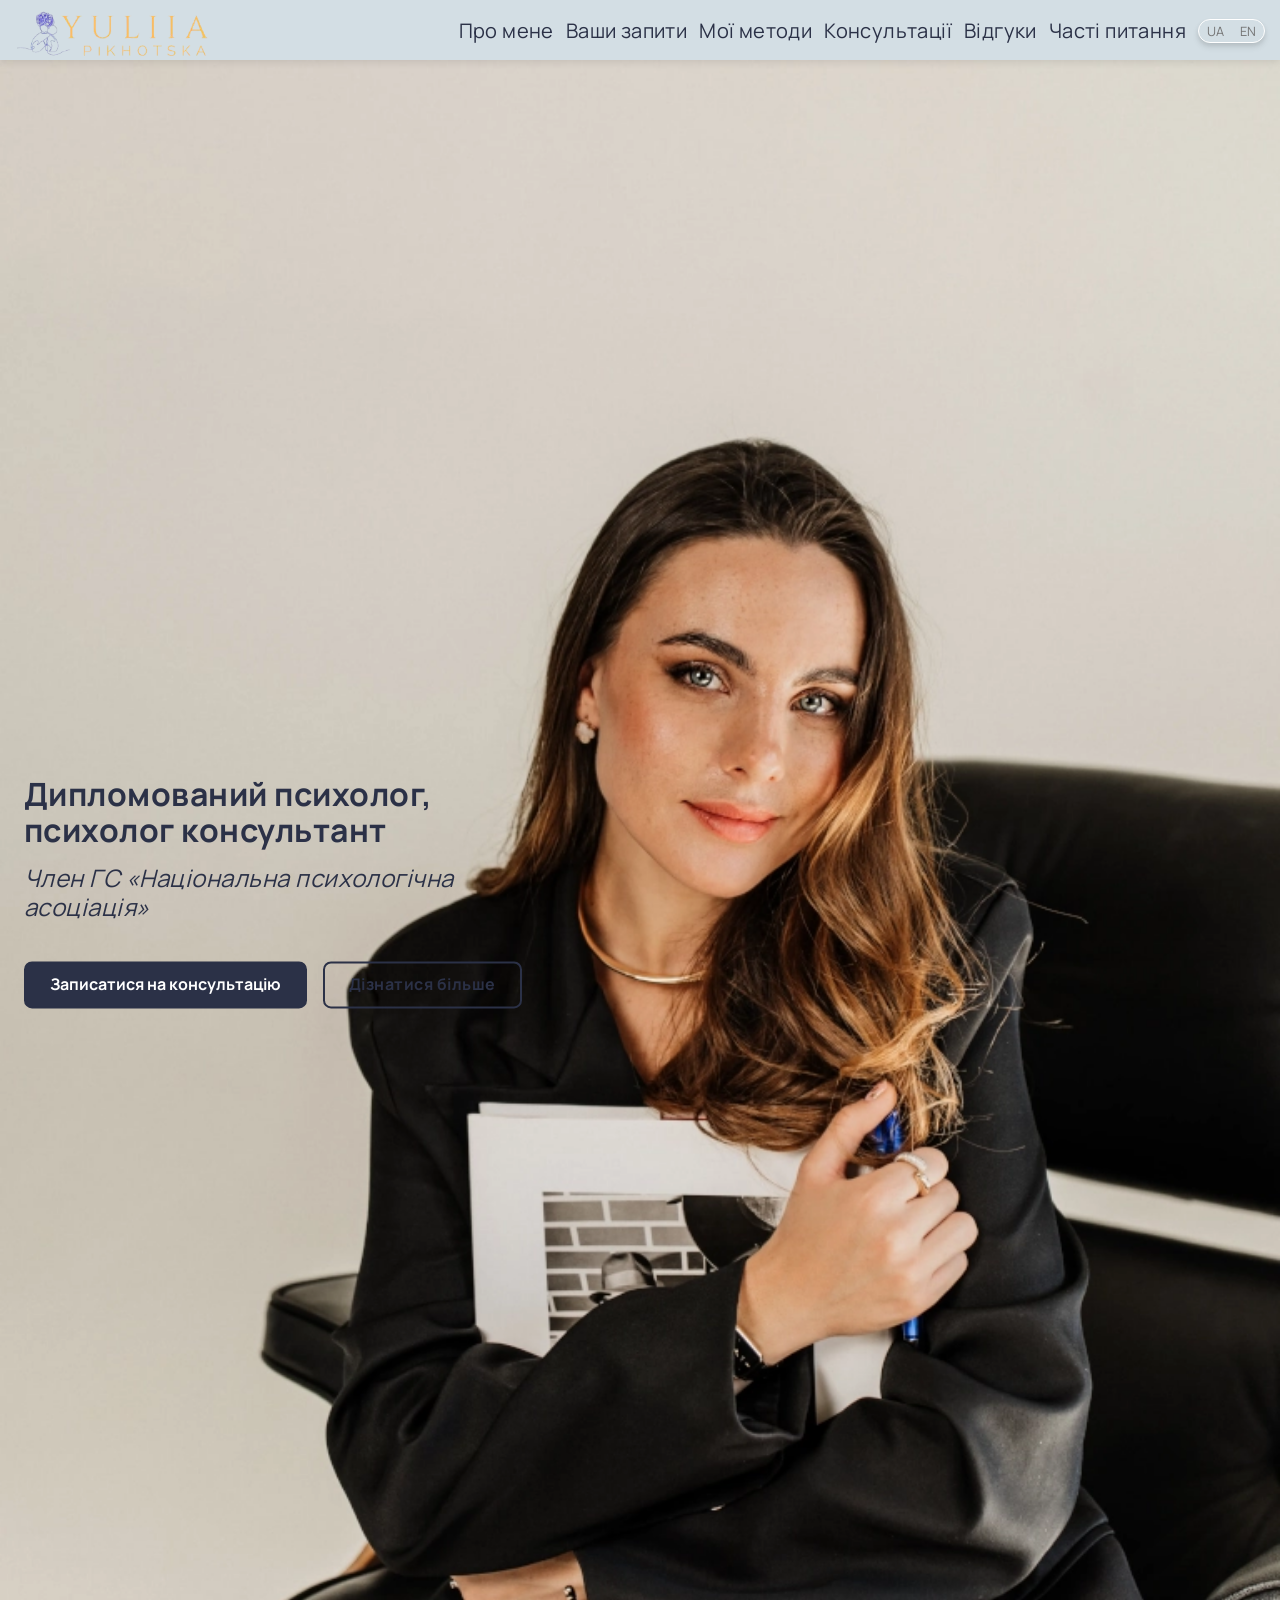
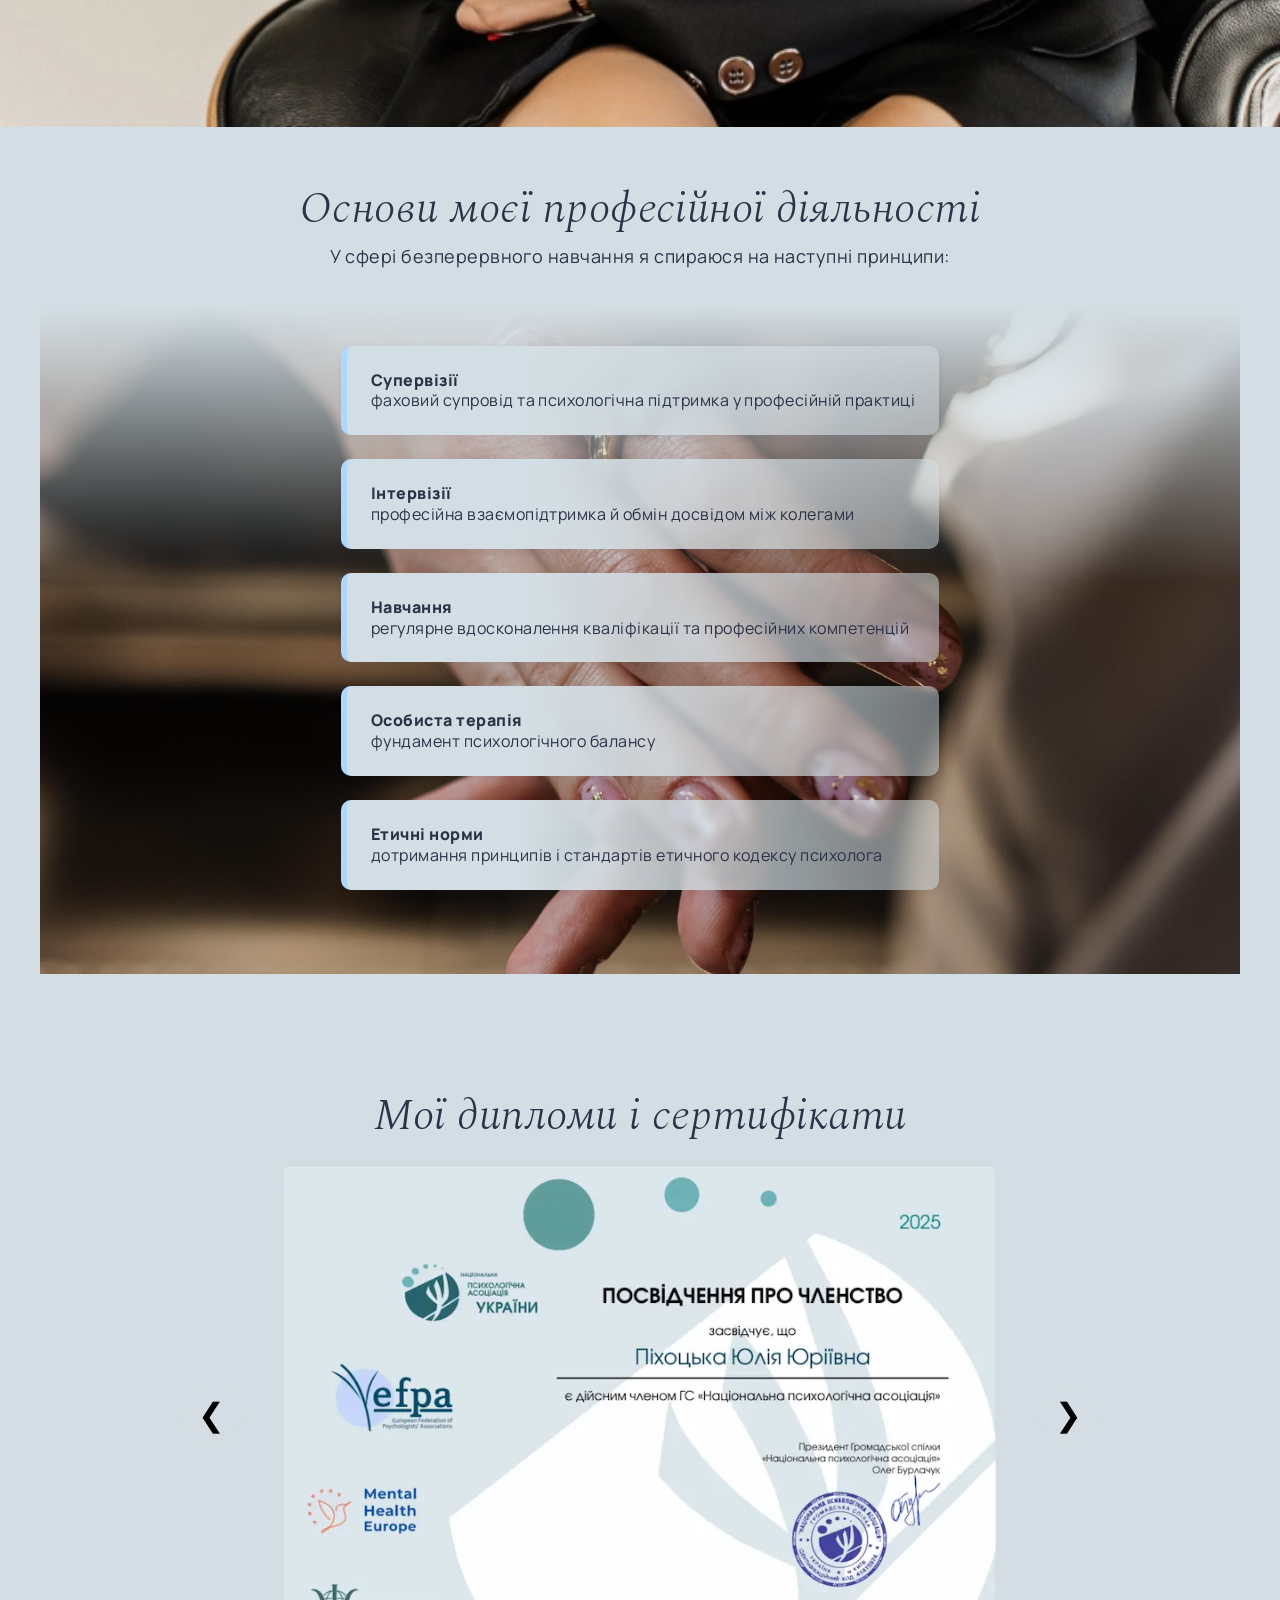
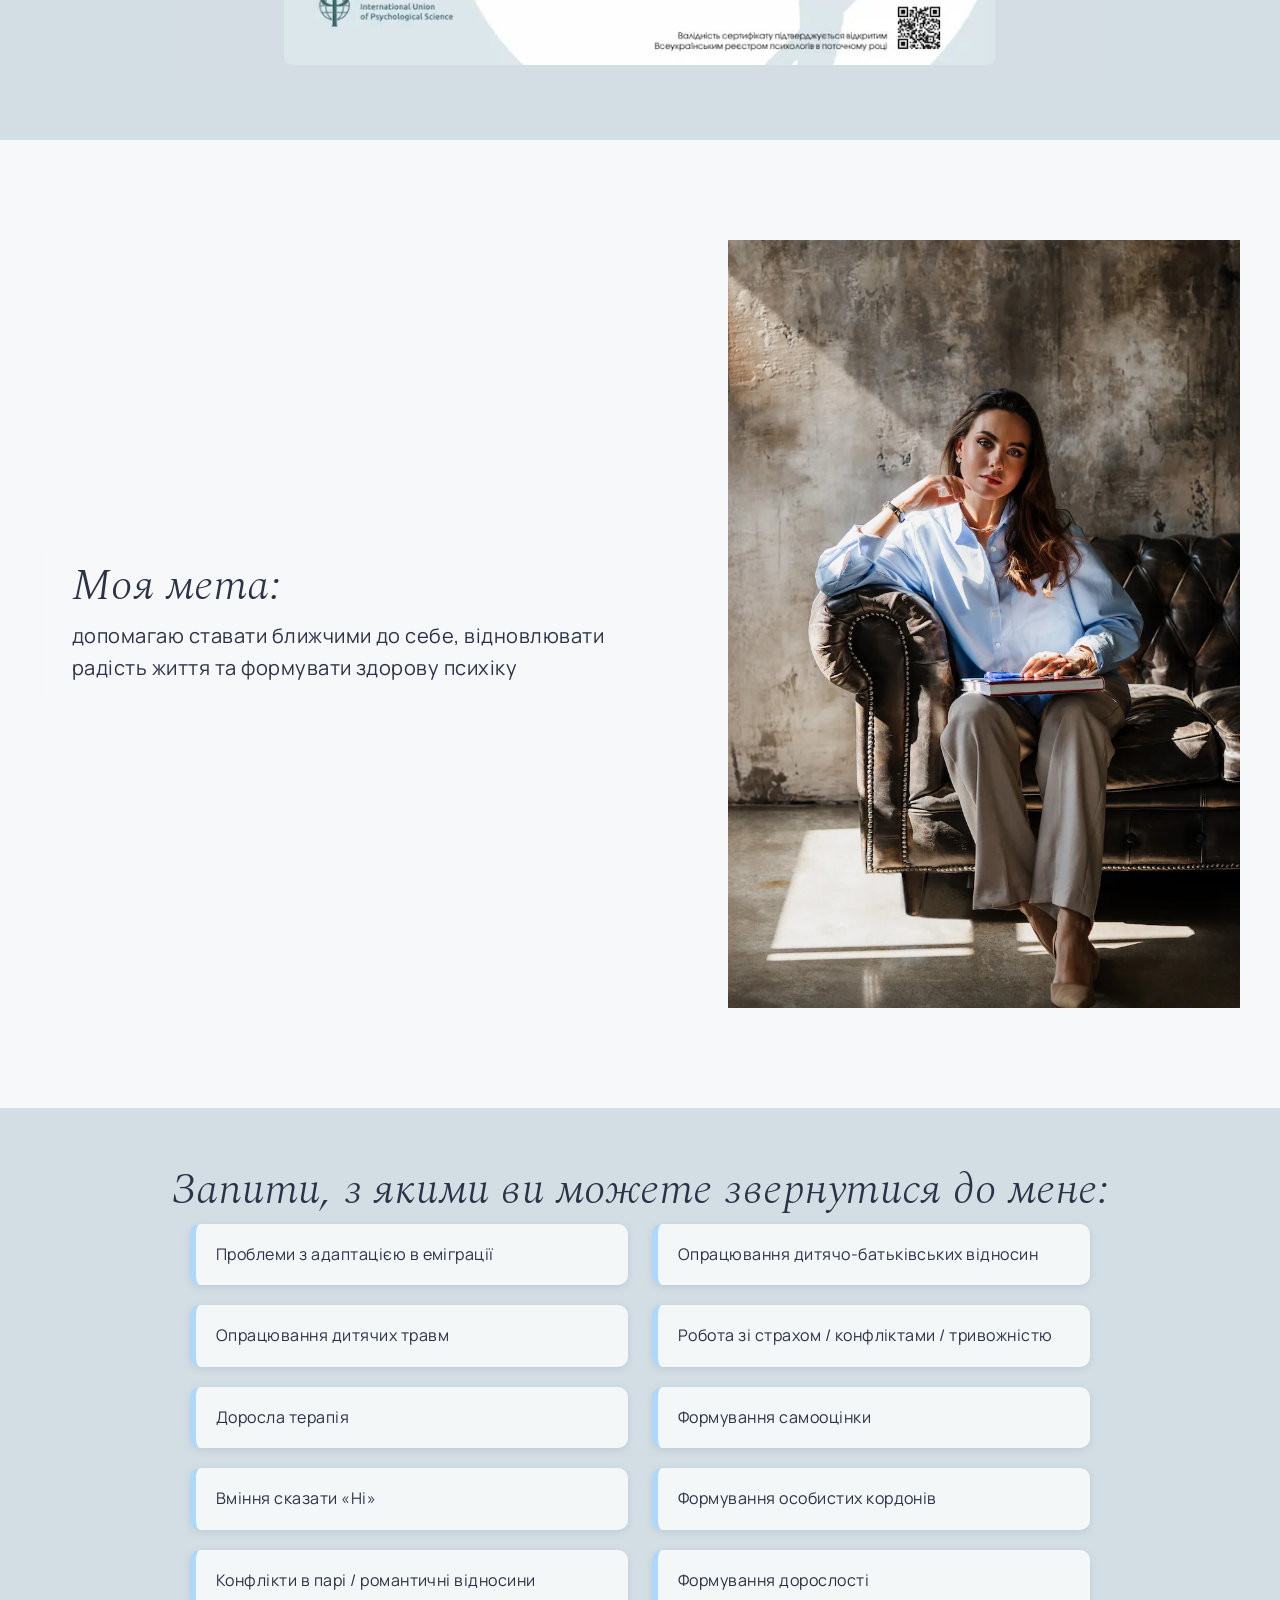
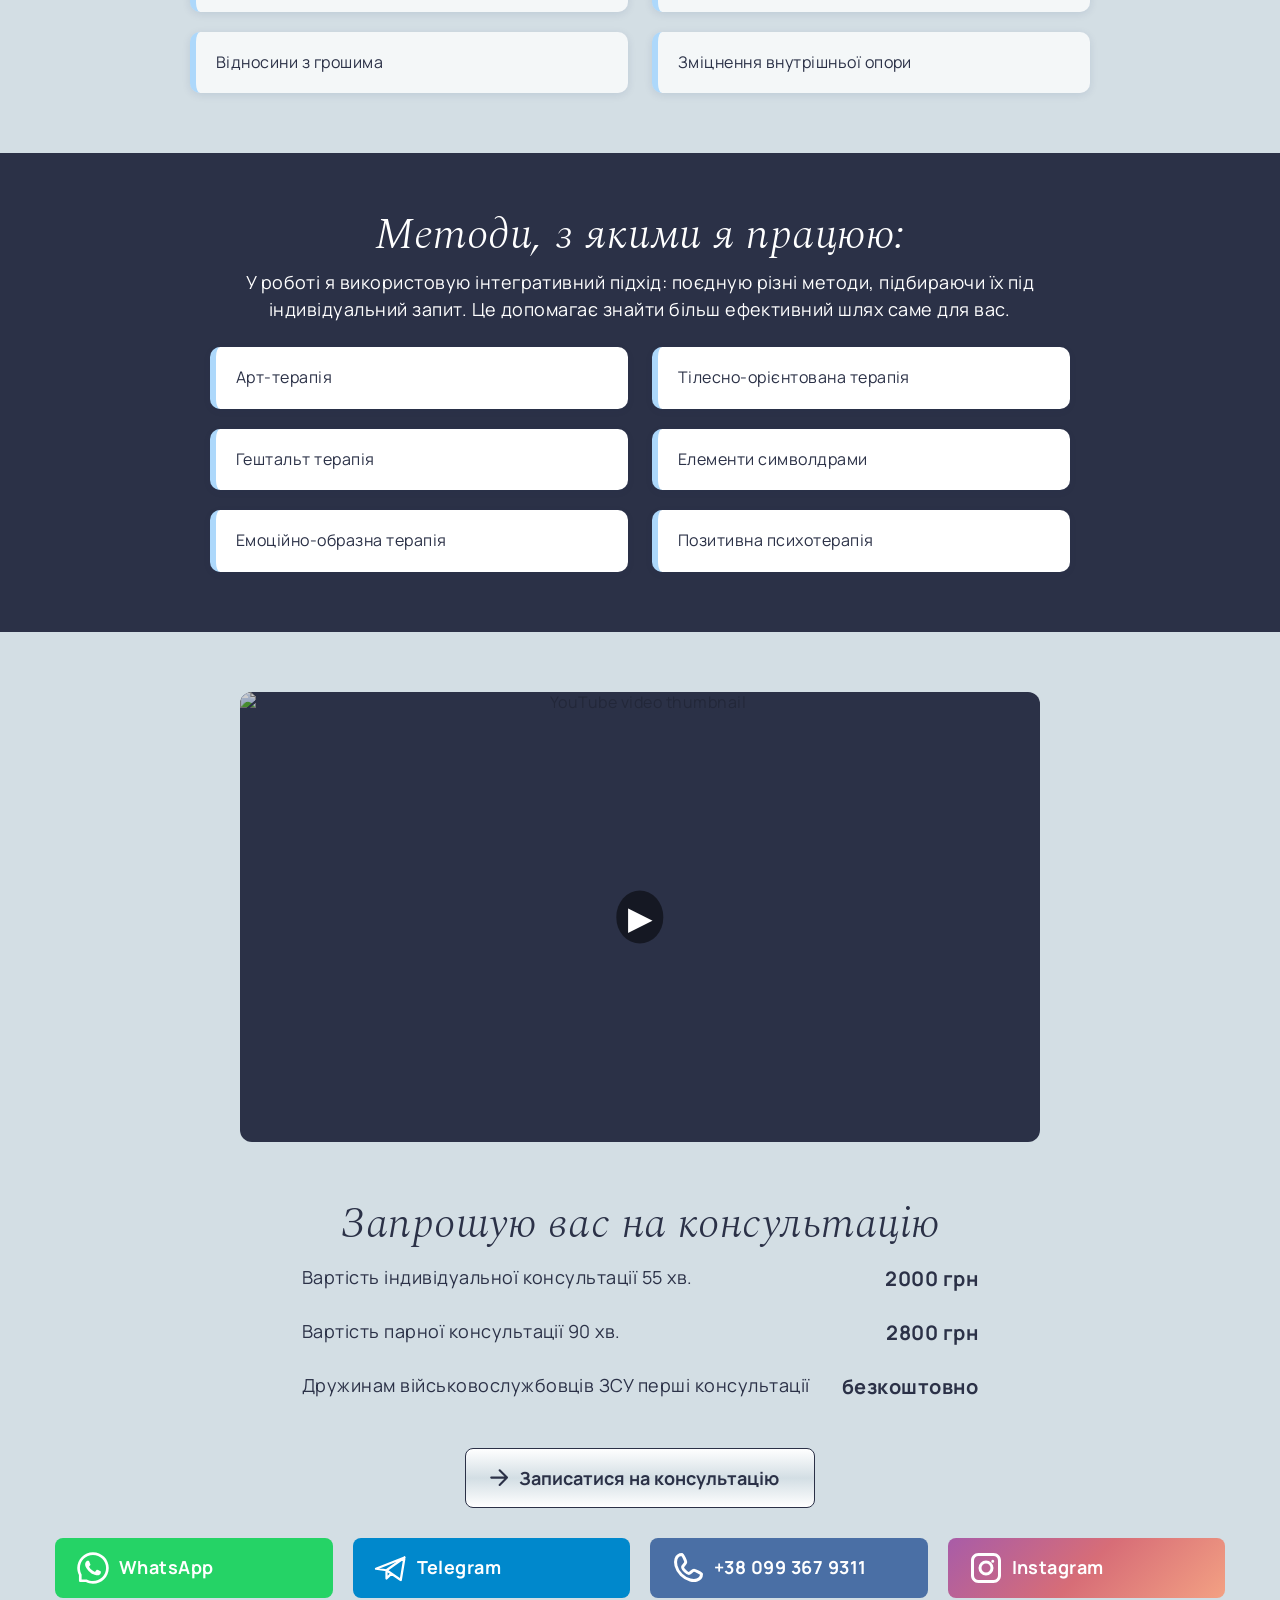
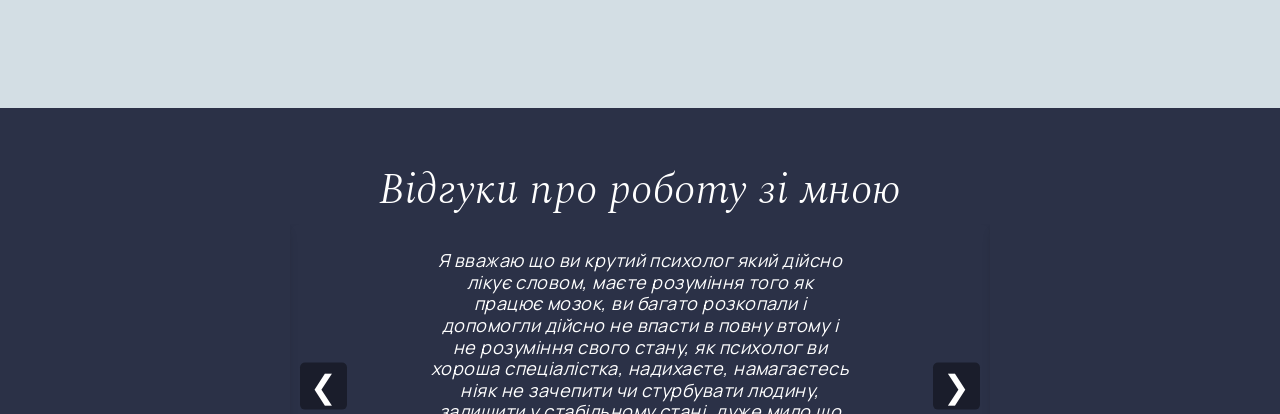
==== index.html @ 747171cf "update" ====
<!DOCTYPE html>
<html lang="uk">

<head>
    <meta charset="UTF-8">
    <meta http-equiv="X-UA-Compatible" content="IE=edge">
    <meta name="viewport" content="width=device-width, initial-scale=1.0">
    <meta name="color-scheme" content="light">

    <title>Психолог Юлія Піхоцька</title>
    <meta name="description"
        content="Психолог-консультант Юлія Піхоцька – індивідуальні і парні консультації. Дізнайтеся про методи роботи та запис на консультацію.">

    <link rel="icon" href="favicon.png">

    <link rel="preload" as="image" href="./images/hero/yuliia-1440.webp"
        imagesrcset="./images/hero/yuliia-480.webp 480w, ./images/hero/yuliia-1440.webp 1440w" imagesizes="100vw">
    <link rel="preload" href="./fonts/Manrope-Regular.woff2" as="font" type="font/woff2" crossorigin>

    <link rel="stylesheet" href="./css/main.min.css">
    <script src="https://unpkg.com/just-validate@latest/dist/just-validate.production.min.js"></script>

</head>

<body>
    <header class="page-header">
        <div class="container page-header__container ">
            <a href="./index.html" class="logo page-header__logo">
                <picture>
                    <source srcset="./images/logo.webp" type="image/webp">
                    <img src="./images/logo.png" alt="Логотип Психолог Юлія Піхоцька" height="50">
                </picture>
            </a>
            <div class="menu-container" id="menu-container" data-menu>
                <nav class="main-nav">
                    <ul class="main-nav__list">
                        <li class="main-nav__item">
                            <a href="#about" class="main-nav__link main-nav__link--current" data-i18n="menu.about">Про
                                мене</a>
                        </li>
                        <li class="main-nav__item">
                            <a href="#requests" class="main-nav__link" data-i18n="menu.requests">Ваши запити</a>
                        </li>
                        <li class="main-nav__item">
                            <a href="#methods" class="main-nav__link" data-i18n="menu.methods">Мої методи</a>
                        </li>
                        <li class="main-nav__item">
                            <a href="#consultations" class="main-nav__link"
                                data-i18n="menu.consultations">Консультації</a>
                        </li>
                        <li class="main-nav__item">
                            <a href="#reviews" class="main-nav__link" data-i18n="menu.reviews">Відгуки</a>
                        </li>
                        <li class="main-nav__item">
                            <a href="#faq" class="main-nav__link" data-i18n="menu.faq">Часті питання</a>
                        </li>
                    </ul>
                </nav>
                <button type="button" class="header__contact-btn" id="contactBtnMobile" data-i18n="menu.button">
                    Записатися на консультацію
                </button>
                <div class="lang-switch">
                    <button onclick="changeLang('uk')">UA</button>
                    <button onclick="changeLang('en')">EN</button>
                </div>
            </div>
            <button type="button" class="menu-button" aria-expanded="false" aria-controls="menu-container"
                data-menu-button>

                <svg width="40" height="40" aria-label="Перемикач мобільного меню">
                    <use class="menu-button__icon-burger" href="./images/icons.svg#icon-menu-burger"></use>
                    <use class="menu-button__icon-cross" href="./images/icons.svg#icon-menu-close"></use>
                </svg>
            </button>
        </div>
    </header>

    <main>
        <section class="hero-section" id="hero">
            <div class="container">
                <div class="hero-section__image-wrapper">
                    <picture>
                        <!-- WebP -->
                        <source type="image/webp" srcset="./images/hero/yuliia-480.webp" media="(max-width: 767px)" />
                        <source type="image/webp" srcset="./images/hero/yuliia-1440.webp" media="(min-width: 768px)" />
                        <source type="image/webp" srcset="./images/hero/yuliia-1920.webp" media="(min-width: 1440px)" />

                        <!-- JPEG fallback -->
                        <source type="image/jpeg" srcset="./images/hero/yuliia-480.jpg" media="(max-width: 767px)" />
                        <source type="image/jpeg" srcset="./images/hero/yuliia-1440.jpg" media="(min-width: 768px)" />
                        <source type="image/jpeg" srcset="./images/hero/yuliia-1920.jpg" media="(min-width: 1440px)" />

                        <img src="./images/hero/yuliia-480.jpg" alt="Психолог Юлія Піхоцька" class="hero-section__image"
                            width="600" height="900" />
                    </picture>


                    <div class="hero-section__content">
                        <h1 class="hero-section__title">
                            <span data-i18n="hero.title1">
                                Дипломований психолог,
                            </span>
                            <br />
                            <span data-i18n="hero.title2">
                                психолог консультант
                            </span>
                        </h1>
                        <h2 class="hero-section__subtitle" data-i18n="hero.subtitle">
                            Член ГС «Національна психологічна асоціація»
                        </h2>

                        <div class="hero-section__actions">
                            <button type="button" class="contactBtn hero-section__btn" data-i18n="hero.button">
                                Записатися на консультацію
                            </button>

                            <a href="#consultations" class="hero-section__btn hero-section__btn--secondary"
                                data-i18n="hero.secondary_button">
                                Дізнатися більше
                            </a>
                        </div>

                    </div>
                </div>
            </div>
        </section>

        <section id="about" class="section">
            <div class="container">
                <h2 class="about-title section__title" data-i18n="about.title">Основи моєї професійної діяльності</h2>
                <p class="section__subtitle" data-i18n="about.text">У сфері безперервного навчання я спираюся на
                    наступні
                    принципи:</p>
                <div class="about-wrapper">
                    <ul class="about-list">
                        <li class="about-list__item">
                            <span data-i18n="about.list.item1-1" class="bold">
                                Супервізії
                            </span>
                            <br>
                            <span data-i18n="about.list.item1-2">
                                фаховий супровід та психологічна підтримка у професійній практиці
                            </span>

                        </li>
                        <li class="about-list__item">
                            <span data-i18n="about.list.item2-1" class="bold">
                                Інтервізії
                            </span>
                            <br>
                            <span data-i18n="about.list.item2-2">
                                професійна взаємопідтримка й обмін досвідом між колегами
                            </span>
                        </li>
                        <li class="about-list__item">
                            <span data-i18n="about.list.item3-1" class="bold">
                                Навчання
                            </span>
                            <br>
                            <span data-i18n="about.list.item3-2">
                                регулярне вдосконалення кваліфікації та професійних компетенцій
                            </span>
                        </li>
                        <li class="about-list__item">
                            <span data-i18n="about.list.item4-1" class="bold">
                                Особиста терапія
                            </span>
                            <br>
                            <span data-i18n="about.list.item4-2">
                                фундамент психологічного балансу
                            </span>
                        </li>
                        <li class="about-list__item">
                            <span data-i18n="about.list.item5-1" class="bold">
                                Етичні норми
                            </span>
                            <br>
                            <span data-i18n="about.list.item5-2">
                                дотримання принципів і стандартів етичного кодексу психолога
                            </span>
                        </li>
                    </ul>
                </div>
            </div>
        </section>

        <section id="diplomas" class="section section--short section-diplomas section--background">
            <div class="container">
                <h2 class="section__title" data-i18n="diplomas.title">Мої дипломи і сертифікати</h2>

                <div class="carousel" id="diplomaCarousel">
                    <button class="carousel__btn prev" aria-label="Попередній">&#10094;</button>

                    <div class="carousel__track-container">
                        <ul class="carousel__track">
                            <li class="carousel__item">
                                <picture>
                                    <source
                                        srcset="./images/diplomas/npa-400.webp 400w, ./images/diplomas/npa-800.webp 800w"
                                        sizes="(max-width: 600px) 90vw, 800px" type="image/webp">
                                    <img src="./images/diplomas/npa-800.jpg" alt="Диплом НПА" width="800" height="562"
                                        loading="lazy">
                                </picture>
                            </li>

                            <li class="carousel__item">
                                <picture>
                                    <source
                                        srcset="./images/diplomas/gestalt-400.webp 400w, ./images/diplomas/gestalt-800.webp 800w"
                                        sizes="(max-width: 600px) 90vw, 800px" type="image/webp">
                                    <img src="./images/diplomas/gestalt-800.jpg" alt="Гештальт сертифікат" width="800"
                                        height="525" loading="lazy">
                                </picture>
                            </li>

                            <li class="carousel__item">
                                <picture>
                                    <source
                                        srcset="./images/diplomas/practical-400.webp 400w, ./images/diplomas/practical-800.webp 800w"
                                        sizes="(max-width: 600px) 90vw, 800px" type="image/webp">
                                    <img src="./images/diplomas/practical-800.png" alt="Практичний психолог" width="800"
                                        height="1151" loading="lazy">
                                </picture>
                            </li>

                            <li class="carousel__item">
                                <picture>
                                    <source
                                        srcset="./images/diplomas/seminar-400.webp 400w, ./images/diplomas/seminar-800.webp 800w"
                                        sizes="(max-width: 600px) 90vw, 800px" type="image/webp">
                                    <img src="./images/diplomas/seminar-800.png" alt="Семінар" width="800" height="1125"
                                        loading="lazy">
                                </picture>
                            </li>



                            <li class="carousel__item">
                                <picture>
                                    <source
                                        srcset="./images/diplomas/trauma-400.webp 400w, ./images/diplomas/trauma-800.webp 800w"
                                        sizes="(max-width: 600px) 90vw, 800px" type="image/webp">
                                    <img src="./images/diplomas/trauma-800.png"
                                        alt="Сртифікат Робота з психологічною травмою" width="800" height="1115"
                                        loading="lazy">
                                </picture>
                            </li>

                            <li class="carousel__item">
                                <picture>
                                    <source
                                        srcset="./images/diplomas/training-400.webp 400w, ./images/diplomas/training-800.webp 800w"
                                        sizes="(max-width: 600px) 90vw, 800px" type="image/webp">
                                    <img src="./images/diplomas/training-800.png"
                                        alt="Сертифікат Споглядально-орієнтований тренінг травми та резильєнтності"
                                        width="800" height="1115" loading="lazy">
                                </picture>
                            </li>
                        </ul>


                    </div>

                    <button class="carousel__btn next" aria-label="Наступний">&#10095;</button>
                </div>
            </div>
        </section>

        <section id="goal" class="section section--goal ">
            <h2 class="section__title section__title--hidden">Моя мета</h2>
            <div class="goal-wrapper">
                <div class="goal-text-wrapper">
                    <h2 class="section__title goal-title" data-i18n="goal.title">Моя мета:</h2>
                    <p class="goal-text" data-i18n="goal.text">допомагаю ставати ближчими до себе,
                        відновлювати радість життя та формувати здорову психіку
                    </p>
                </div>
                <img srcset="/images/IMG_4537-400.webp 400w,
                            /images/IMG_4537-800.webp 800w,
                            /images/IMG_4537-1200.webp 1200w" sizes="(max-width: 600px) 90vw,
                            (max-width: 1024px) 50vw, 40vw" src="/images/IMG_4537-800.webp" alt="Фото" width="600"
                    height="800" loading="lazy">
            </div>
        </section>

        <section id="requests" class=" section section-requests section--background">
            <div class="container">
                <h2 class="section__title" data-i18n="requests.title">Запити, з якими ви можете звернутися до мене:</h2>
                <ul class="requests-list">

                    <li class="requests-list__item">
                        <p class="requests-list__inscription" data-i18n="requests.list.item1">Проблеми з адаптацією в
                            еміграції</p>
                    </li>

                    <li class="requests-list__item">
                        <p class="requests-list__inscription" data-i18n="requests.list.item2">Опрацювання
                            дитячо-батьківських відносин
                        </p>
                    </li>

                    <li class="requests-list__item">
                        <p class="requests-list__inscription" data-i18n="requests.list.item3">Опрацювання дитячих травм
                        </p>
                    </li>

                    <li class="requests-list__item">
                        <p class="requests-list__inscription" data-i18n="requests.list.item4">Робота зі страхом /
                            конфліктами / тривожністю
                        </p>
                    </li>

                    <li class="requests-list__item">
                        <p class="requests-list__inscription" data-i18n="requests.list.item5">Доросла терапія</p>
                    </li>

                    <li class="requests-list__item">
                        <p class="requests-list__inscription" data-i18n="requests.list.item6">Формування самооцінки</p>
                    </li>

                    <li class="requests-list__item">
                        <p class="requests-list__inscription" data-i18n="requests.list.item7">Вміння сказати «Ні»</p>
                    </li>

                    <li class="requests-list__item">
                        <p class="requests-list__inscription" data-i18n="requests.list.item8">Формування особистих
                            кордонів</p>
                    </li>

                    <li class="requests-list__item">
                        <p class="requests-list__inscription" data-i18n="requests.list.item9">Конфлікти в парі /
                            романтичні відносини</p>
                    </li>

                    <li class="requests-list__item">
                        <p class="requests-list__inscription" data-i18n="requests.list.item10">Формування дорослості</p>
                    </li>

                    <li class="requests-list__item">
                        <p class="requests-list__inscription" data-i18n="requests.list.item11">Відносини з грошима</p>
                    </li>

                    <li class="requests-list__item">
                        <p class="requests-list__inscription" data-i18n="requests.list.item12">Зміцнення внутрішньої
                            опори
                        </p>
                    </li>
                </ul>
            </div>
        </section>

        <section id="methods" class="section section-methods">
            <div class="container">
                <h2 class="section__title" data-i18n="methods.title">Методи, з якими я працюю:</h2>
                <p class="section__subtitle" data-i18n="methods.subtitle">
                    У роботі я використовую інтегративний підхід: поєдную різні методи, підбираючи їх під індивідуальний
                    запит. Це допомагає знайти більш ефективний шлях саме для вас.
                </p>
                <ul class="methods-list">
                    <li class="methods-list__item">
                        <span data-i18n="methods.list.item1">Арт-терапія</span>
                    </li>
                    <li class="methods-list__item">
                        <span data-i18n="methods.list.item2">Тілесно-орієнтована терапія</span>
                    </li>
                    <li class="methods-list__item">
                        <span data-i18n="methods.list.item3">Гештальт терапія</span>
                    </li>
                    <li class="methods-list__item">
                        <span data-i18n="methods.list.item4">Елементи символдрами</span>
                    </li>
                    <li class="methods-list__item">
                        <span data-i18n="methods.list.item5">Емоційно-образна терапія</span>
                    </li>
                    <li class="methods-list__item">
                        <span data-i18n="methods.list.item6">Позитивна психотерапія</span>
                    </li>
                </ul>
            </div>
        </section>

        <section id="consultations" class="section section-video  section--background">
            <div class="container">
                <div class="youtube-facade" data-id="EHk3NvlF_7Q">
                    <div class="youtube-wrapper">
                        <img src="https://img.youtube.com/vi/EHk3NvlF_7Q/hqdefault.jpg" alt="YouTube video thumbnail"
                            width="480" height="360" loading="lazy" />
                        <button class="play-button" aria-label="Play video">▶</button>
                    </div>
                </div>

                <div class="consultation-block">
                    <h2 class="consultation-title section__title" data-i18n="consultations.title">Запрошую вас на
                        консультацію</h2>
                    <ul class="consultation-prices">
                        <li class="consultation-prices__item">
                            <span data-i18n="consultations.individual">Вартість індивідуальної консультації 55
                                хв.</span>
                            <strong data-i18n="consultations.individual-price">2000 грн</strong>
                        </li>
                        <li class="consultation-prices__item">
                            <span data-i18n="consultations.couple">Вартість парної консультації 90 хв.</span>
                            <strong data-i18n="consultations.couple-price">2800 грн</strong>
                        </li>
                        <li class="consultation-prices__item">
                            <span data-i18n="consultations.free">Дружинам військовослужбовців ЗСУ перші
                                консультації </span>
                            <strong data-i18n="consultations.free-price">безкоштовно</strong>
                        </li>
                    </ul>
                </div>

                <div class="contact-box">
                    <button type="button" class="contactBtn">
                        <svg xmlns="http://www.w3.org/2000/svg" width="1.4em" height="1.4em" viewBox="0 0 24 24"
                            fill="none" stroke="currentColor" stroke-width="2" stroke-linecap="round"
                            stroke-linejoin="round">
                            <path d="M5 12h14M13 5l7 7-7 7" />
                        </svg>
                        <span data-i18n="consultations.book">
                            Записатися на консультацію
                        </span>
                    </button>
                    <div class="contact-links">
                        <a href="https://wa.me/+393517565786" target="_blank" class="contact-link whatsapp">
                            <svg xmlns="http://www.w3.org/2000/svg" width="2em" height="2em" viewBox="0 0 1024 1024">
                                <path fill="#fff"
                                    d="M713.5 599.9c-10.9-5.6-65.2-32.2-75.3-35.8c-10.1-3.8-17.5-5.6-24.8 5.6c-7.4 11.1-28.4 35.8-35 43.3c-6.4 7.4-12.9 8.3-23.8 2.8c-64.8-32.4-107.3-57.8-150-131.1c-11.3-19.5 11.3-18.1 32.4-60.2c3.6-7.4 1.8-13.7-1-19.3s-24.8-59.8-34-81.9c-8.9-21.5-18.1-18.5-24.8-18.9c-6.4-.4-13.7-.4-21.1-.4s-19.3 2.8-29.4 13.7c-10.1 11.1-38.6 37.8-38.6 92s39.5 106.7 44.9 114.1c5.6 7.4 77.7 118.6 188.4 166.5c70 30.2 97.4 32.8 132.4 27.6c21.3-3.2 65.2-26.6 74.3-52.5c9.1-25.8 9.1-47.9 6.4-52.5c-2.7-4.9-10.1-7.7-21-13" />
                                <path fill="#fff"
                                    d="M925.2 338.4c-22.6-53.7-55-101.9-96.3-143.3c-41.3-41.3-89.5-73.8-143.3-96.3C630.6 75.7 572.2 64 512 64h-2c-60.6.3-119.3 12.3-174.5 35.9c-53.3 22.8-101.1 55.2-142 96.5s-73 89.3-95.2 142.8c-23 55.4-34.6 114.3-34.3 174.9c.3 69.4 16.9 138.3 48 199.9v152c0 25.4 20.6 46 46 46h152.1c61.6 31.1 130.5 47.7 199.9 48h2.1c59.9 0 118-11.6 172.7-34.3c53.5-22.3 101.6-54.3 142.8-95.2c41.3-40.9 73.8-88.7 96.5-142c23.6-55.2 35.6-113.9 35.9-174.5c.3-60.9-11.5-120-34.8-175.6m-151.1 438C704 845.8 611 884 512 884h-1.7c-60.3-.3-120.2-15.3-173.1-43.5l-8.4-4.5H188V695.2l-4.5-8.4C155.3 633.9 140.3 574 140 513.7c-.4-99.7 37.7-193.3 107.6-263.8c69.8-70.5 163.1-109.5 262.8-109.9h1.7c50 0 98.5 9.7 144.2 28.9c44.6 18.7 84.6 45.6 119 80c34.3 34.3 61.3 74.4 80 119c19.4 46.2 29.1 95.2 28.9 145.8c-.6 99.6-39.7 192.9-110.1 262.7" />
                            </svg> WhatsApp
                        </a>

                        <a href="https://t.me/yuliiapikhotska" target="_blank" class="contact-link telegram">
                            <svg xmlns="http://www.w3.org/2000/svg" width="2em" height="2em" viewBox="0 0 24 24">
                                <path fill="none" stroke="#fff" stroke-linecap="round" stroke-linejoin="round"
                                    stroke-width="1.5"
                                    d="M21 5L2 12.5l7 1M21 5l-2.5 15L9 13.5M21 5L9 13.5m0 0V19l3.249-3.277" />
                            </svg>
                            Telegram
                        </a>

                        <a href="tel:+380993679311" class="contact-link phone">
                            <svg xmlns="http://www.w3.org/2000/svg" width="2em" height="2em" viewBox="0 0 24 24">
                                <path fill="none" stroke="#fff" stroke-dasharray="64" stroke-dashoffset="64"
                                    stroke-linecap="round" stroke-linejoin="round" stroke-width="2"
                                    d="M8 3c0.5 0 2.5 4.5 2.5 5c0 1 -1.5 2 -2 3c-0.5 1 0.5 2 1.5 3c0.39 0.39 2 2 3 1.5c1 -0.5 2 -2 3 -2c0.5 0 5 2 5 2.5c0 2 -1.5 3.5 -3 4c-1.5 0.5 -2.5 0.5 -4.5 0c-2 -0.5 -3.5 -1 -6 -3.5c-2.5 -2.5 -3 -4 -3.5 -6c-0.5 -2 -0.5 -3 0 -4.5c0.5 -1.5 2 -3 4 -3Z">
                                    <animate fill="freeze" attributeName="stroke-dashoffset" dur="0.6s" values="64;0" />
                                </path>
                            </svg>
                            +38 099 367 9311
                        </a>


                        <a href="https://www.instagram.com/psy.yuliia.pikhotska" target="_blank"
                            class="contact-link instagram">
                            <svg xmlns="http://www.w3.org/2000/svg" width="2em" height="2em" viewBox="0 0 24 24">
                                <path fill="#fff"
                                    d="M7 2C4.243 2 2 4.243 2 7v10c0 2.757 2.243 5 5 5h10c2.757 0 5-2.243 5-5V7c0-2.757-2.243-5-5-5H7zm10 2a3 3 0 0 1 3 3v10a3 3 0 0 1-3 3H7a3 3 0 0 1-3-3V7a3 3 0 0 1 3-3h10zm-5 3a5 5 0 1 0 0 10a5 5 0 0 0 0-10zm0 2a3 3 0 1 1 0 6a3 3 0 0 1 0-6zm4.5-2.5a1 1 0 1 0 0 2a1 1 0 0 0 0-2z" />
                            </svg>
                            Instagram
                        </a>
                    </div>
                </div>

            </div>
        </section>

        <section id="reviews" class="section section-reviews">
            <div class="container">
                <h2 class="section__title" data-i18n="reviews.title">Відгуки про роботу зі мною</h2>

                <div class="reviews-carousel" id="reviewsCarousel">
                    <div class="reviews-track">
                        <div class="review-card">
                            <p class="review-card__text" data-i18n="reviews.review1">
                                Я вважаю що ви крутий психолог який дійсно лікує словом, маєте
                                розуміння того як працює мозок, ви багато розкопали і допомогли дійсно не впасти в повну
                                втому і не розуміння свого стану, як психолог ви хороша спеціалістка, надихаєте,
                                намагаєтесь ніяк не зачепити чи стурбувати людину, залишити у стабільному стані, дуже
                                мило що ви на зв'язку навіть в не робочі години бо часто для людей у важкі періоди це
                                важливо як би ніяково це не було.
                            </p>
                        </div>

                        <div class="review-card">
                            <p class="review-card__text" data-i18n="reviews.review2">
                                Доброго дня. Я вибачаюсь, пані Юлія.
                                Чат загубився серед робочих і я забув про те, що обіцяв дати відгук.
                                Мені дуже сподобалась наша з вами робота. Я дуже вдячний за допомогу та поради які ви
                                надавали. Найважливіше - це те, що я чув від вас не те, що хотів чути, а те, що мені
                                потрібно було почути.
                            </p>
                        </div>

                        <div class="review-card">
                            <p class="review-card__text" data-i18n="reviews.review3">
                                Я дуже задоволений робою з вами, Юлія. Мене довго мучили думки,
                                які я завжди прокручував в голові.
                                Але після роботи з вами я зміг нарешті все розкласти по полках і зрозуміти для себе
                                багато речей.
                            </p>
                        </div>

                        <div class="review-card">
                            <p class="review-card__text" data-i18n="reviews.review4">
                                Я довго відкладала зустріч з вами, бо думала що зможу сама, але вже після кількох
                                зустрічей я зрозуміла як мені це було потрібно. Дякую вам, що відкрили очі на багато
                                речей, що допомогли впоратися зі всім і дали мені зрозуміти чого я варта.
                            </p>
                        </div>

                        <div class="review-card">
                            <p class="review-card__text" data-i18n="reviews.review5">
                                Тільки після наших зустрічей я зрозуміла що мене чують по
                                справжньому. Спочатку було не легко, але кожна сесія відкривала мені щось нове про мене
                                ж. Тепер я набагато спокійніша, і ви дали мені те, чого мені так не вистачало.
                            </p>
                        </div>
                    </div>

                    <button class="nav prev">&#10094;</button>
                    <button class="nav next">&#10095;</button>

                    <div class="pagination"></div>
                </div>
            </div>
        </section>

        <section id="faq" class="section section-faq  section--background">
            <div class="container">
                <h2 class="section__title" data-i18n="faq.title">Питання та відповіді</h2>

                <div class="accordion">
                    <div class="accordion-item">
                        <button class="accordion-header">
                            <span class="icon-plus">+</span>
                            <span data-i18n="faq.q1">
                                Чи можна звернутися, якщо я не маю чіткого запиту?
                            </span>
                        </button>
                        <div class="accordion-content">
                            <p data-i18n="faq.a1">
                                Так. Часто люди звертаються просто з відчуттям що щось не так або коли
                                хочеться зрозуміти себе краще. Це вже достатня причина для консультацій
                            </p>
                        </div>
                    </div>

                    <div class="accordion-item">
                        <button class="accordion-header">
                            <span class="icon-plus">+</span>
                            <span data-i18n="faq.q2">
                                Як проходить перша консультація?
                            </span>
                        </button>
                        <div class="accordion-content">
                            <p data-i18n="faq.a2">
                                На першій консультації ми обговорюємо ваші потреби та очікування,
                                узгоджуємо формат і
                                домовляємося про подальшу роботу. Під час першої зустрічі ми також можемо одразу
                                розпочати роботу над вашими запитами.
                            </p>
                        </div>
                    </div>

                    <div class="accordion-item">
                        <button class="accordion-header">
                            <span class="icon-plus">+</span>
                            <span data-i18n="faq.q3">
                                Як зрозуміти скільки консультацій мені потрібно?
                            </span>
                        </button>
                        <div class="accordion-content">
                            <p data-i18n="faq.a3">Кількість консультацій залежить від індивідуального запиту та цілей.
                                Зазвичай перші
                                консультації допомагають зрозуміти, скільки часу може знадобитися.</p>
                        </div>
                    </div>

                    <div class="accordion-item">
                        <button class="accordion-header">
                            <span class="icon-plus">+</span>
                            <span data-i18n="faq.q4">
                                Чи потрібно готуватися до консультацій?
                            </span>
                        </button>
                        <div class="accordion-content">
                            <p data-i18n="faq.a4"> Спеціальної підготовки консультації не потребують. Важливо лише
                                подбати про місце, де
                                вас ніхто не відволікатиме. Водночас у процесі роботи інколи я можу задавати домашнє
                                завдання, які допомагають закріпити результат.</p>
                        </div>
                    </div>
                </div>
            </div>
        </section>

    </main>

    <footer class="page-footer footer">
        <div class="footer__content">
            <div class="footer__info">
                <h2 class="footer__title" data-i18n="footer.name">Юлія Піхоцька</h2>
                <p data-i18n="footer.position">Практичний психолог</p>
                <button type="button" class="contactBtn footer__btn" data-i18n="footer.button">Консультація</button>

            </div>
            <div class="footer-contacts">
                <p><span data-i18n="footer.email">Email: </span>
                    <a target="_blank" href="mailto:yuliiapikhotska@gmail.com">yuliiapikhotska@gmail.com</a>
                </p>
                <p>
                    <span data-i18n="footer.phone">Телефон: </span>
                    <a target="_blank" href="tel:+380993679311">+38 099 367 9311</a>
                </p>
            </div>

            <nav class="footer__nav">
                <ul>
                    <li><a href="#about" data-i18n="footer.navitem1">Про мене</a></li>
                    <li><a href="#consultations" data-i18n="footer.navitem2">Консультації</a></li>
                    <li><a href="#reviews" data-i18n="footer.navitem3">Відгуки</a></li>
                </ul>
            </nav>
        </div>

        <div class="footer__bottom">
            <p data-i18n="footer.copyright">© 2025 Юлія Піхоцька</p>
        </div>
    </footer>

    <div class="modal is-hidden" id="contactModal">
        <div class="modal__content-wrapper">
            <span class="modal__close" id="contactClose">&times;</span>
            <form id="contactForm" class="form" action="https://formsubmit.co/yuliiapikhotska@gmail.com" method="POST">
                <h2 data-i18n="form.title">Залиште, будь ласка, ваші дані. Я зв'яжусь з Вами найближчим часом для
                    узгодження нашої зустрічі.
                </h2>

                <label for="name" data-i18n="form.name">Ім'я</label>
                <input type="text" id="name" name="name" required autofocus minlength="2">

                <label for="tel" data-i18n="form.phone">Телефон</label>
                <input type="tel" id="tel" name="tel" required pattern="^\+?\d{7,15}$" placeholder="+380...">

                <label for="messenger" data-i18n="form.messenger">В якому месенджері вам зручно зв'язатися</label>
                <input type="text" id="messenger" name="messenger">

                <label for="message" data-i18n="form.message">Повідомлення</label>
                <textarea id="message" name="message"></textarea>

                <input type="hidden" name="_subject" value="Нове повідомлення з сайту">
                <input type="hidden" name="_captcha" value="false">
                <input type="hidden" name="_template" value="table">
                <input type="hidden" name="_next" value="https://yuliiapikhotska.com">
                <input type="text" name="website" style="display:none">
                <input type="hidden" id="ts" name="timestamp">

                <button type="submit" id="contactSubmit" data-i18n="form.button">Відправити</button>
                <div id="formMessage" style="margin-top:10px; color:green; display:none;">Форма відправлена!</div>

            </form>
        </div>
    </div>

    <div class="modal" id="imageModal">
        <span class="modal__close">&times;</span>
        <img class="modal__content" id="modalImg" src="[data-uri]"
            alt="">
    </div>



    <script defer src="https://unpkg.com/i18next@23.10.0/dist/umd/i18next.min.js"></script>
    <script defer src="https://unpkg.com/i18next-http-backend@2.3.1/i18nextHttpBackend.min.js"></script>
    <script defer
        src="https://unpkg.com/i18next-browser-languagedetector@7.1.0/i18nextBrowserLanguageDetector.min.js"></script>

    <script type="module" src="./js/index.js"></script>

</body>

</html>
---- css/main.min.css ----
@font-face{font-family:"Manrope";font-style:normal;font-weight:400;src:url("../../fonts/Manrope/Manrope-Regular.woff2") format("woff2"),url("../../fonts/Manrope/Manrope-Regular.ttf") format("truetype");font-display:swap}@font-face{font-family:"Manrope";font-style:normal;font-weight:600;src:url("../../fonts/Manrope/Manrope-SemiBold.woff2") format("woff2"),url("../../fonts/Manrope/Manrope-SemiBold.ttf") format("truetype");font-display:swap}@font-face{font-family:"Manrope";font-style:normal;font-weight:700;src:url("../../fonts/Manrope/Manrope-Bold.woff2") format("woff2"),url("../../fonts/Manrope/Manrope-Bold.ttf") format("truetype");font-display:swap}@font-face{font-family:"Manrope";font-style:normal;font-weight:900;src:url("../../fonts/Manrope/Manrope-ExtraBold.woff2") format("woff2"),url("../../fonts/Manrope/Manrope-ExtraBold.ttf") format("truetype");font-display:swap}@font-face{font-family:"Spectral-LightItalic";font-style:italic;font-weight:300;src:url("../../fonts/Spectral/Spectral-LightItalic.woff2") format("woff2"),url("../../fonts/Spectral/Spectral-LightItalic.ttf") format("truetype");font-display:swap}/*! modern-normalize v1.1.0 | MIT License | https://github.com/sindresorhus/modern-normalize */*,::before,::after{box-sizing:border-box}html{-moz-tab-size:4;-o-tab-size:4;tab-size:4}html{line-height:1.15;-webkit-text-size-adjust:100%}body{margin:0}body{font-family:system-ui,-apple-system,"Segoe UI",Roboto,Helvetica,Arial,sans-serif,"Apple Color Emoji","Segoe UI Emoji"}hr{height:0;color:inherit}abbr[title]{-webkit-text-decoration:underline dotted;text-decoration:underline dotted}b,strong{font-weight:bolder}code,kbd,samp,pre{font-family:ui-monospace,SFMono-Regular,Consolas,"Liberation Mono",Menlo,monospace;font-size:1em}small{font-size:80%}sub,sup{font-size:75%;line-height:0;position:relative;vertical-align:baseline}sub{bottom:-0.25em}sup{top:-0.5em}table{text-indent:0;border-color:inherit}button,input,optgroup,select,textarea{font-family:inherit;font-size:100%;line-height:1.15;margin:0}button,select{text-transform:none}button,[type=button],[type=reset],[type=submit]{-webkit-appearance:button}::-moz-focus-inner{border-style:none;padding:0}:-moz-focusring{outline:1px dotted ButtonText}:-moz-ui-invalid{box-shadow:none}legend{padding:0}progress{vertical-align:baseline}::-webkit-inner-spin-button,::-webkit-outer-spin-button{height:auto}[type=search]{-webkit-appearance:textfield;outline-offset:-2px}::-webkit-search-decoration{-webkit-appearance:none}::-webkit-file-upload-button{-webkit-appearance:button;font:inherit}summary{display:list-item}:root{color-scheme:light;background-color:#fff;filter:none !important}body{color:#2b3147;background-color:#f6f8fa;font-family:"Manrope","Arial",sans-serif;font-size:16px;letter-spacing:.03em;box-sizing:border-box;line-height:1.3}h1,h2,h3,h4,h5,h6,p,ul{margin-top:0;margin-bottom:0}h2,h3,h4,h5,h6{font-family:"Spectral","Georgia",serif;font-weight:300;line-height:1;font-style:italic}img{display:block;max-width:100%;height:auto}section{scroll-margin-top:60px}ul,ol,li{list-style:none;margin:0;padding:0}@media(prefers-color-scheme: dark){.hero-section__title,.hero-section__subtitle{color:#fff;text-shadow:0 4px 24px rgba(42,0,0,.3)}:root{color:#fff;background-color:#333}}.section-video .consultation-prices,.main-nav__list{padding:0;margin:0;list-style:none;display:flex;gap:30px}.main-nav__link,.logo{margin-top:0;margin-bottom:0;text-decoration:none}.container{min-width:320px;max-width:100%;padding-left:15px;padding-right:15px;margin:0 auto}@media screen and (min-width: 480px){.container{width:480px}}@media screen and (min-width: 768px){.container{width:768px}}@media screen and (min-width: 1200px){.container{width:1200px}}@media screen and (min-width: 1440px){.container{width:1440px}}.logo{font-weight:700;color:#2b3147}.logo--dark{color:#2b3147}.logo--white{color:#fff}.button{display:flex;justify-content:center;align-items:center;margin:0 auto;box-shadow:0px 4px 4px rgba(0,0,0,.15);border:none;border-radius:4px;font-family:inherit;font-weight:700;font-size:16px;line-height:1.88;letter-spacing:.06em;cursor:pointer;transition:background-color 250ms cubic-bezier(0.4, 0, 0.2, 1)}.page-header{position:sticky;top:0;left:0;height:60px;background:#d3dee4;border-bottom:1px solid #d3dee4;box-shadow:0 2px 8px rgba(0,0,0,.1);z-index:100}.page-header__container{display:flex;justify-content:center;align-items:center;justify-content:space-around}@media screen and (min-width: 1200px){.page-header__container{justify-content:space-between}}.page-header__logo{padding-top:8px;padding-bottom:2px}.page-header__logo img{height:40px;width:auto}@media screen and (min-width: 768px){.page-header__logo img{height:40px}}@media screen and (min-width: 1200px){.page-header__logo img{height:52px}}@media screen and (max-width: 800px){.menu-button{border:none;background-color:rgba(0,0,0,0);z-index:2;cursor:pointer}.menu-button.is-open{position:absolute;top:10px;right:15px}.menu-button__icon-cross{display:none}.menu-button.is-open .menu-button__icon-cross{display:block}.menu-button.is-open .menu-button__icon-cross:hover{fill:#2b3147}.menu-button.is-open .menu-button__icon-burger{display:none}.menu-container{display:none;position:absolute;top:0;left:0;width:100%;z-index:1;padding:48px 40px;background-color:#fff;flex-direction:column;align-items:flex-start}.menu-container.is-open{display:flex}.menu-container .main-nav__list{flex-direction:column;margin-bottom:50px}.page-header__container{justify-content:space-between}}@media screen and (min-width: 801px){.page-header .menu-button{display:none}.menu-container{display:flex !important;display:flex;justify-content:center;align-items:center}}.main-nav__list{flex-direction:column;gap:20px;margin-bottom:200px}@media screen and (min-width: 768px){.main-nav__list{flex-direction:row;gap:12px;margin-bottom:0}}.main-nav__item{position:relative}.main-nav__link{color:#757575;font-weight:500;font-size:20px;line-height:1.17;letter-spacing:.02em;color:#2b3147}@media screen and (min-width: 768px){.main-nav__link{display:block;padding-top:16px;padding-bottom:16px;font-weight:500;font-size:14px;line-height:1.14}}@media screen and (min-width: 1200px){.main-nav__link{font-size:18px}}@media screen and (min-width: 1140px){.main-nav__link{font-size:20px}}.main-nav__link:hover,.main-nav__link:focus{text-decoration:underline}.lang-switch{display:inline-flex;margin-left:12px;border-radius:12px;overflow:hidden;border:1px solid #fff;box-shadow:0 4px 6px rgba(0,0,0,.1),0 2px 4px rgba(0,0,0,.06);font-size:.8rem;background-color:#d3dee4}.lang-switch button{flex:1;padding:4px 8px;background-color:rgba(0,0,0,0);border:none;cursor:pointer;transition:all .2s;color:#757575}.lang-switch button:hover,.lang-switch button:focus{background-color:#d3dee4;color:#fff}.lang-switch button.active{background-color:#fff;color:#d3dee4;box-shadow:inset 0 2px 4px rgba(0,0,0,.2)}.page-header__container{display:flex;align-items:center;justify-content:space-between;width:100%}@media screen and (max-width: 767.5px){.page-header__container{justify-content:space-between}}.header__contact-btn{width:100%;padding:12px 18px;margin-bottom:20px;background-color:#d3dee4;color:#2b3147;border:1px solid #d3dee4;font-size:18px;font-weight:600;text-align:center;border:none;border-radius:6px;cursor:pointer;transition:background-color .3s ease}.header__contact-btn:hover,.header__contact-btn:focus{outline:1px solid #003a79}.header__contact-btn:active{transform:translateY(0)}@media screen and (min-width: 801px){.header__contact-btn{display:none}}.section{padding-top:36px;padding-bottom:36px}.section--background{background-color:#d3dee4}@media screen and (min-width: 768px){.section{padding-top:60px;padding-bottom:60px}}@media screen and (min-width: 1440px){.section{padding-top:90px;padding-bottom:90px}}.section__title{font-family:"Spectral-LightItalic",serif;margin-bottom:12px;color:#2b3147;font-weight:300;font-style:italic;font-size:28px;line-height:1;text-align:center}@media screen and (min-width: 480px){.section__title{font-size:30px}}@media screen and (min-width: 768px){.section__title{font-size:32px}}@media screen and (min-width: 980px){.section__title{font-size:36px}}@media screen and (min-width: 1024px){.section__title{font-size:44px}}@media screen and (min-width: 1440px){.section__title{font-size:48px}}.section__title--hidden{position:absolute;white-space:nowrap;width:1px;height:1px;overflow:hidden;border:0;padding:0;clip:rect(0 0 0 0);clip-path:inset(50%);margin:-1px}.section__subtitle{margin-bottom:16px;font-size:16px;line-height:1.5;text-align:center}@media screen and (min-width: 768px){.section__subtitle{font-size:18px;margin-bottom:24px}}@media screen and (min-width: 1440px){.section__subtitle{font-size:20px;margin-bottom:32px}}.hero-section{position:relative;background-color:#d3dee4;overflow:hidden}.hero-section .container{position:relative;display:flex;flex-direction:column;align-items:center;justify-content:center;text-align:center;width:100%;margin:0 auto;padding:0}.hero-section .hero-section__content{position:static;top:auto;left:auto;transform:none;padding:1rem 1.5rem;z-index:2;width:100%;max-width:90%;text-align:center;margin:0 auto 1.5rem}.hero-section .hero-section__content .hero-section__title{font-size:1rem;font-weight:700;line-height:1.1;margin-bottom:.5rem}.hero-section .hero-section__content .hero-section__subtitle{font-family:"Manrope",sans-serif;font-size:.9rem;line-height:1.2}@media(min-width: 480px){.hero-section .hero-section__content{width:90%}.hero-section .hero-section__content .hero-section__title{font-size:1.2rem}.hero-section .hero-section__content .hero-section__subtitle{font-size:1rem}}@media(min-width: 768px){.hero-section .hero-section__content{position:absolute;top:50%;left:0%;transform:translate(0, -50%);width:55%;padding:1.5rem;text-align:left;margin:0}.hero-section .hero-section__content .hero-section__title{font-size:1.5rem;margin-bottom:1rem}.hero-section .hero-section__content .hero-section__subtitle{font-size:1rem}}@media(min-width: 1024px){.hero-section .hero-section__content{width:50%}.hero-section .hero-section__content .hero-section__title{font-size:1.75rem;margin-bottom:1rem}.hero-section .hero-section__content .hero-section__subtitle{font-size:1.25rem}}@media(min-width: 1200px){.hero-section .hero-section__content{width:45%}.hero-section .hero-section__content .hero-section__title{font-size:2rem;margin-bottom:1rem}.hero-section .hero-section__content .hero-section__subtitle{font-size:1.5rem}}@media(min-width: 1440px){.hero-section .hero-section__content{left:2%}.hero-section .hero-section__content .hero-section__title{font-size:2.8rem;margin-bottom:1rem}.hero-section .hero-section__content .hero-section__subtitle{font-size:2rem}}@media(min-width: 1920px){.hero-section .hero-section__content{width:45%;left:2%;padding:3rem}.hero-section .hero-section__content .hero-section__title{font-size:3.5rem}.hero-section .hero-section__content .hero-section__subtitle{font-size:2.5rem}}.hero-section .hero-section__image-wrapper{position:relative;max-width:100%;margin:0 auto;flex-shrink:0;z-index:1;width:100%}@media(min-width: 480px)and (max-width: 767px){.hero-section .hero-section__image-wrapper{width:480px}}.hero-section .hero-section__image-wrapper img{display:block;width:100%;height:auto;-o-object-fit:contain;object-fit:contain;transition:transform .5s ease}.hero-section .hero-section__image-wrapper:hover img{transform:scale(1.03)}@media(min-width: 768px){.hero-section .hero-section__image-wrapper img{border-radius:0}}.hero-section .hero-section__actions{display:flex;flex-direction:column;align-items:center;gap:12px;margin-top:1.5rem}@media(min-width: 768px){.hero-section .hero-section__actions{flex-direction:row;flex-wrap:wrap;justify-content:flex-start;gap:16px;margin-top:2.5rem}}.hero-section .hero-section__btn{display:inline-flex;align-items:center;justify-content:center;padding:.8rem 2rem;font-size:1rem;font-weight:700;line-height:1.2;border-radius:8px;white-space:nowrap;border:2px solid rgba(0,0,0,0);cursor:pointer;transition:all .5s ease;text-decoration:none;width:100%}@media(min-width: 768px){.hero-section .hero-section__btn{width:auto;padding:12px 24px}}.hero-section .hero-section__btn:not(.hero-section__btn--secondary){background-color:#2b3147;color:#fff;border-color:#2b3147}.hero-section .hero-section__btn:not(.hero-section__btn--secondary):hover{background-color:#003a79;border-color:#003a79}.hero-section .hero-section__btn--secondary{background-color:rgba(0,0,0,0);color:#2b3147;border-color:#2b3147}.hero-section .hero-section__btn--secondary:hover{background-color:#003a79;color:#fff;border-color:#003a79}#contactModal{display:none;position:fixed;z-index:1001;left:0;top:0;width:100%;height:100%;background-color:rgba(0,0,0,.2);justify-content:center;align-items:center}.modal.show{display:flex !important}.modal__content-wrapper{background:#fff;border-radius:10px;max-width:500px;width:90%;padding:30px;position:relative;box-shadow:0 5px 25px rgba(0,0,0,.2);max-height:90vh;overflow-y:auto}#contactClose{position:absolute;top:15px;right:20px;font-size:28px;font-weight:bold;cursor:pointer;color:#2b3147}#contactClose:hover{color:#2b3147}.form label{display:block;margin-top:15px;margin-bottom:5px;font-weight:500;color:#757575}.form input,.form textarea{display:block;width:100%;padding:10px;font-size:14px;border:1px solid #d3dee4;border-radius:6px;box-sizing:border-box;background-color:#f6f8fa;color:#2b3147}.form input:focus,.form textarea:focus{border-color:#add8fb;outline:none;background-color:#e8f6fe}.form textarea{min-height:80px;resize:vertical}.form button[type=submit]{display:block;margin:0 auto;margin-top:20px;min-width:250px;min-height:48px;padding:10px 18px;background-color:#2b3147;color:#fff;border:none;font-size:15px;border-radius:6px;cursor:pointer;transition:all .3s ease}.form button[type=submit]:hover{background-color:#add8fb;color:#2b3147}.form h2{font-size:18px;margin-bottom:20px;color:#2b3147}#goal{padding:60px 20px;text-align:center;color:#2b3147}#goal .goal-wrapper{display:flex;flex-direction:column;align-items:center;justify-content:center;gap:20px}@media screen and (min-width: 768px){#goal .goal-wrapper .goal-title{-moz-text-align-last:left;text-align-last:left}}#goal .goal-wrapper .goal-text-wrapper{padding:2rem;max-width:90%;margin:0 auto;text-align:center;backdrop-filter:blur(6px);color:#2b3147;border-radius:16px;z-index:2}#goal .goal-wrapper .goal-text{font-size:16px;line-height:1.6}#goal .goal-wrapper .goal-photo{width:100%;max-width:500px;aspect-ratio:2/3;-o-object-fit:cover;object-fit:cover;border-radius:12px;transition:opacity .6s ease,transform .3s ease}#goal .goal-wrapper .goal-photo:hover{transform:scale(1.05)}@media screen and (min-width: 768px){#goal{padding:80px 20px}#goal .goal-wrapper{flex-direction:row;align-items:center;justify-content:space-between;gap:40px}#goal .goal-wrapper .goal-text{text-align:left;font-size:18px}#goal .goal-wrapper .goal-photo{max-width:45%}}@media screen and (min-width: 1200px){#goal{padding:100px 40px}#goal .goal-wrapper{gap:60px}#goal .goal-wrapper .goal-text{font-size:20px}#goal .goal-wrapper .goal-photo{max-width:40%}}#about{color:#2b3147;text-align:center;background-color:#d3dee4}@media screen and (min-width: 768px){#about{background-size:100%}}#about .container{background:linear-gradient(#d3dee4 15%, rgba(211, 222, 228, 0) 50%),url("/images/IMG_4400.JPG");background-repeat:no-repeat;background-position:center center;background-size:cover;min-height:500px}#about p{margin-bottom:16px}#about .about-wrapper{display:flex;justify-content:center}#about .about-list{text-align:left;max-width:800px;margin:0 auto;padding:60px 0}#about .about-list__item{position:relative;background:linear-gradient(90deg, #d3dee4 30%, rgba(211, 222, 228, 0.5));backdrop-filter:blur(3px);border-left:6px solid #add8fb;padding:24px;border-radius:10px;margin-bottom:24px;box-shadow:0 2px 8px rgba(0,40,100,.05);transition:transform .25s ease,box-shadow .25s ease}#about .about-list__item .bold{font-weight:900}#about .about-list__item:hover{transform:translateY(-3px);box-shadow:0 6px 16px rgba(0,40,100,.08)}#about .about-list__item::before{content:"";position:absolute;left:15px;top:50%;transform:translateY(-50%);width:22px;height:22px;color:#d3dee4}.carousel{position:relative;overflow:hidden;width:100%;margin-top:2rem}@media screen and (min-width: 1200px){.carousel{width:80%;margin:0 auto}}.carousel__track-container{overflow:hidden}.carousel__track{display:flex;transition:transform .6s ease;padding:0}.carousel__item{flex:0 0 100%;display:flex;justify-content:center;align-items:center;padding:15px;background:rgba(211,222,228,.5);border-radius:12px}.carousel__item img{width:100%;height:auto;max-height:500px;-o-object-fit:contain;object-fit:contain;aspect-ratio:attr(width)/attr(height);border-radius:8px;transition:transform .4s ease}.carousel__item img:hover{transform:scale(1.05)}.carousel__btn{position:absolute;top:50%;transform:translateY(-50%);background:rgba(211,222,228,.5);border:none;font-size:2rem;padding:.3em .5em;cursor:pointer;border-radius:50%;z-index:2;transition:background .3s ease,transform .2s ease}.carousel__btn:hover{background:#d3dee4;transform:scale(1.1)}.carousel__btn.prev{left:10px}.carousel__btn.next{right:10px}.carousel__item{flex:0 0 100%;min-width:100%}@media(min-width: 980px){.carousel__item{flex:0 0 50%}}@media(min-width: 1440px){.carousel__item{flex:0 0 33.33%}}#requests{color:#2b3147;text-align:center}#requests .container{margin:0 auto;padding:0 20px}#requests .requests-list{display:grid;grid-template-columns:1fr;gap:18px;text-align:left;max-width:900px;margin:0 auto}@media screen and (min-width: 900px){#requests .requests-list{grid-template-columns:1fr 1fr;gap:20px 24px}}#requests .requests-list__item{position:relative;background:hsla(0,0%,100%,.75);border-left:6px solid #add8fb;padding:18px 20px;border-radius:10px;box-shadow:0 2px 8px rgba(0,40,100,.1);transition:transform .25s ease,box-shadow .25s ease;display:flex;align-items:center;width:100%;max-width:450px;min-height:60px;margin:0 auto}#requests .requests-list__item:hover{transform:translateY(-3px);box-shadow:0 6px 16px rgba(0,40,100,.08)}#requests .requests-list__item .requests-list__icon{position:absolute;left:15px;top:50%;transform:translateY(-50%)}#requests .requests-list__item .requests-list__inscription{font-size:16px;line-height:1.6;color:#2b3147}#methods{color:#fff;background-color:#2b3147;text-align:center}#methods .container{max-width:900px;margin:0 auto;padding:0 20px}#methods .section__title{color:#fff}#methods .methods-list{display:grid;grid-template-columns:1fr;gap:18px;text-align:left;max-width:900px;margin:0 auto}@media screen and (min-width: 900px){#methods .methods-list{grid-template-columns:1fr 1fr;gap:20px 24px}}#methods .methods-list__item{position:relative;display:flex;align-items:center;gap:14px;background:#fff;border-left:6px solid #add8fb;padding:18px 20px;border-radius:10px;box-shadow:0 2px 8px rgba(0,40,100,.05);transition:transform .25s ease,box-shadow .25s ease;width:100%;max-width:450px;margin:0 auto}#methods .methods-list__item:hover{transform:translateY(-3px);box-shadow:0 6px 16px rgba(0,40,100,.08)}#methods .methods-list__item span{font-size:16px;line-height:1.6;color:#2b3147}.section-video{text-align:center;padding:60px 0}.section-video .video-wrapper{max-width:900px;margin:0 auto 40px;border-radius:12px;overflow:hidden;box-shadow:0 6px 18px rgba(0,0,0,.1)}.section-video .video-wrapper iframe{width:100%;height:500px;border:none}.section-video .consultation-block{max-width:700px;margin:0 auto}.section-video .consultation-prices{display:flex;flex-direction:column;gap:12px}.section-video .consultation-prices__item{display:flex;justify-content:space-between;border-radius:10px;padding:8px 12px;font-size:18px;transition:all .3s ease}.section-video .consultation-prices__item span{color:#2b3147}.section-video .consultation-prices__item strong{color:#2b3147;font-size:20px}@media screen and (max-width: 768px){.section-video .video-wrapper iframe{height:300px}.section-video .consultation-title{font-size:28px !important}.section-video .consultation-prices__item{flex-direction:column;align-items:center;text-align:center;gap:8px}}.contact-box{margin:40px auto;border-radius:12px;text-align:center}.contact-box .contact-text{font-size:20px;font-weight:700;margin-bottom:20px}.contact-box .contactBtn{display:inline-flex;align-items:center;width:100%;max-width:280px;min-height:60px;gap:8px;margin:0 auto 20px;padding:12px 20px;background:linear-gradient(180deg, #ffffff 0%, #d3dee4 50%, #ffffff 100%);color:#2b3147;font-size:14px;font-weight:700;text-align:center;border:1px solid #2b3147;border-radius:8px;cursor:pointer;transition:background .3s ease,color .3s ease}.contact-box .contactBtn:hover{background:#003a79;color:#fff}@media screen and (min-width: 480px){.contact-box .contactBtn{max-width:350px;font-size:18px}}@media screen and (min-width: 768px){.contact-box .contactBtn{max-width:350px;font-size:18px}}@media screen and (min-width: 1440px){.contact-box .contactBtn{margin-bottom:30px}}.contact-box .contact-links{display:flex;flex-direction:column;gap:8px}@media screen and (min-width: 1200px){.contact-box .contact-links{flex-direction:row;justify-content:center;gap:20px}}.contact-box .contact-link{display:flex;align-items:center;justify-content:flex-start;width:100%;max-width:280px;gap:8px;margin:10px auto;padding:12px;border-radius:8px;font-size:16px;font-weight:700;text-decoration:none;color:#fff;transition:all .3s ease}@media screen and (min-width: 480px){.contact-box .contact-link{max-width:350px;font-size:18px}}@media screen and (min-width: 768px){.contact-box .contact-link{padding:12px 20px;font-size:18px;max-width:350px}}@media screen and (min-width: 1440px){.contact-box .contact-link{margin:0}}.contact-box .contact-link.whatsapp{background:#25d366}.contact-box .contact-link.whatsapp:hover{background:#1da851}.contact-box .contact-link.telegram{background:#08c}.contact-box .contact-link.telegram:hover{background:#0077b3}.contact-box .contact-link.phone{background:#4a6fa5}.contact-box .contact-link.phone:hover{background:#3a5782}.contact-box .contact-link.instagram{background:linear-gradient(135deg, #a85ca8, #d76d77, #f3a183)}.contact-box .contact-link.instagram:hover{filter:brightness(1.08)}.youtube-facade{position:relative;width:100%;max-width:800px;margin:0 auto 60px;cursor:pointer;overflow:hidden;border-radius:12px;background:#2b3147}.youtube-facade img{width:100%;height:auto;display:block;filter:brightness(0.8);transition:filter .3s}.youtube-facade:hover img{filter:brightness(1)}.youtube-wrapper{position:relative;width:100%;padding-top:56.25%;overflow:hidden}.youtube-wrapper img,.youtube-wrapper iframe{position:absolute;top:0;left:0;width:100%;height:100%;-o-object-fit:cover;object-fit:cover}.play-button{position:absolute;top:50%;left:50%;transform:translate(-50%, -50%);font-size:2rem;background:rgba(0,0,0,.5);border:none;color:#fff;cursor:pointer;border-radius:50%;padding:.5rem .7rem}.play-button:hover{background:#d3dee4;color:#2b3147}.section-reviews{background-color:#2b3147}.section-reviews .section__title{color:#fff}.reviews-carousel{position:relative;overflow:hidden;width:100%;max-width:700px;margin:0 auto}.reviews-carousel .reviews-track{display:flex;transition:transform .6s ease;transform:translateX(0)}.reviews-carousel .review-card{display:flex;justify-content:center;align-items:center;flex:0 0 100%;height:360px;padding:12px;text-align:center;color:#fff;border-radius:10px;overflow:hidden;box-shadow:0 4px 8px rgba(0,0,0,.1)}@media(min-width: 420px){.reviews-carousel .review-card{height:300px}}.reviews-carousel .review-card__text{display:block;margin:0 auto;width:95%;font-size:16px;font-style:italic;margin-bottom:10px;line-height:1.2}@media(min-width: 420px){.reviews-carousel .review-card__text{width:360px}}@media(min-width: 768px){.reviews-carousel .review-card__text{width:420px;font-size:18px}}.reviews-carousel .nav{position:absolute;bottom:2%;transform:translateY(-50%);background:rgba(0,0,0,.4);color:#fff;border:none;font-size:2rem;cursor:pointer;padding:5px 10px;border-radius:5px;transition:background .3s}@media(min-width: 768px){.reviews-carousel .nav{top:50%;bottom:auto;transform:translateY(-50%)}}.reviews-carousel .nav:hover{background:rgba(0,0,0,.7)}.reviews-carousel .nav.prev{left:10px}.reviews-carousel .nav.next{right:10px}.reviews-carousel .pagination{display:flex;justify-content:center;margin-top:15px;gap:8px}.reviews-carousel .pagination .dot{width:10px;height:10px;border-radius:50%;background:#ccc;cursor:pointer;transition:background .3s}.reviews-carousel .pagination .dot.active{background:#333}@media screen and (min-width: 1200px){.section-faq .container{display:flex;justify-content:center;align-items:center;display:flex;flex-direction:row}}.accordion{max-width:800px;margin:0 auto;text-align:left}.accordion-item{border-bottom:1px solid #d3dee4}.accordion-header{display:flex;align-items:center;width:100%;text-align:left;padding:20px 24px;font-size:18px;font-weight:700;background:#f6f8fa;border:none;outline:none;cursor:pointer;transition:background-color .3s ease,color .3s ease}.accordion-header:hover{background:#2b3147;color:#d3dee4}.accordion-header:hover .icon-plus{color:#d3dee4}.accordion-content{max-height:0;overflow:hidden;transition:max-height .3s ease;padding:0 20px;background:#f6f8fa}.accordion-content p{margin:15px 0;font-size:16px;line-height:1.5;padding:8px}.icon-plus{display:inline-block;font-size:50px;text-align:center;color:#2b3147;margin-right:12px}.footer{background-color:#2b3147;color:#fff;padding:2rem;font-size:14px;line-height:1.6;text-align:left}@media screen and (min-width: 768px){.footer{padding:3rem 0 1.5rem}}.footer__content{display:flex;flex-direction:column;gap:2rem;width:95%;margin:0 auto}@media screen and (min-width: 480px){.footer__content{width:60%}}@media screen and (min-width: 768px){.footer__content{flex-direction:row;justify-content:space-between;align-items:flex-start;width:80%}}.footer__info{max-width:250px}.footer__info .footer__title{font-family:"Spectral-LightItalic",serif;font-size:24px;font-weight:300;font-style:italic;line-height:1;margin-bottom:.25rem}.footer__info p{margin:.25rem 0}.footer a{color:#fff !important;text-decoration:none}.footer a:hover{color:#d3dee4}.footer__nav ul{display:flex;flex-direction:column;gap:.5rem}@media screen and (min-width: 768px){.footer__nav ul{gap:.25rem}}.footer__nav a{color:inherit;text-decoration:none;font-weight:500;transition:color .3s}.footer__nav a:hover{color:#d3dee4}.footer__bottom{margin-top:2rem;text-align:center;font-size:13px;color:#d3dee4;padding-top:1rem}.footer__btn{display:inline-block;padding:8px 16px;font-size:16px;font-weight:500;border-radius:8px;margin-top:8px;background-color:#d3dee4;color:#2b3147;border:none;cursor:pointer;transition:transform .3s}.footer__btn:hover{transform:scale(1.05)}.footer__btn:active{transform:scale(1.05)}@media screen and (min-width: 768px){.footer__btn{font-size:16px}}.modal{display:none;position:fixed;z-index:1000;inset:0;background-color:rgba(0,0,0,.8);justify-content:center;align-items:center;animation:fadeIn .3s ease}.modal__content{width:auto;height:auto;max-width:90vw;max-height:90vh;border-radius:12px;box-shadow:0 0 20px hsla(0,0%,100%,.2);animation:zoomIn .3s ease;-o-object-fit:contain;object-fit:contain;display:block}.modal__caption{color:#fff;text-align:center;margin-top:1rem;font-size:1.1rem}.modal__close{position:absolute;top:20px;right:30px;color:#fff;font-size:2.5rem;font-weight:bold;cursor:pointer;transition:.2s}.modal__close:hover{color:#d3dee4;transform:scale(1.2)}@keyframes fadeIn{from{opacity:0}to{opacity:1}}@keyframes zoomIn{from{transform:scale(0.8);opacity:0}to{transform:scale(1);opacity:1}}/*# sourceMappingURL=main.min.css.map */
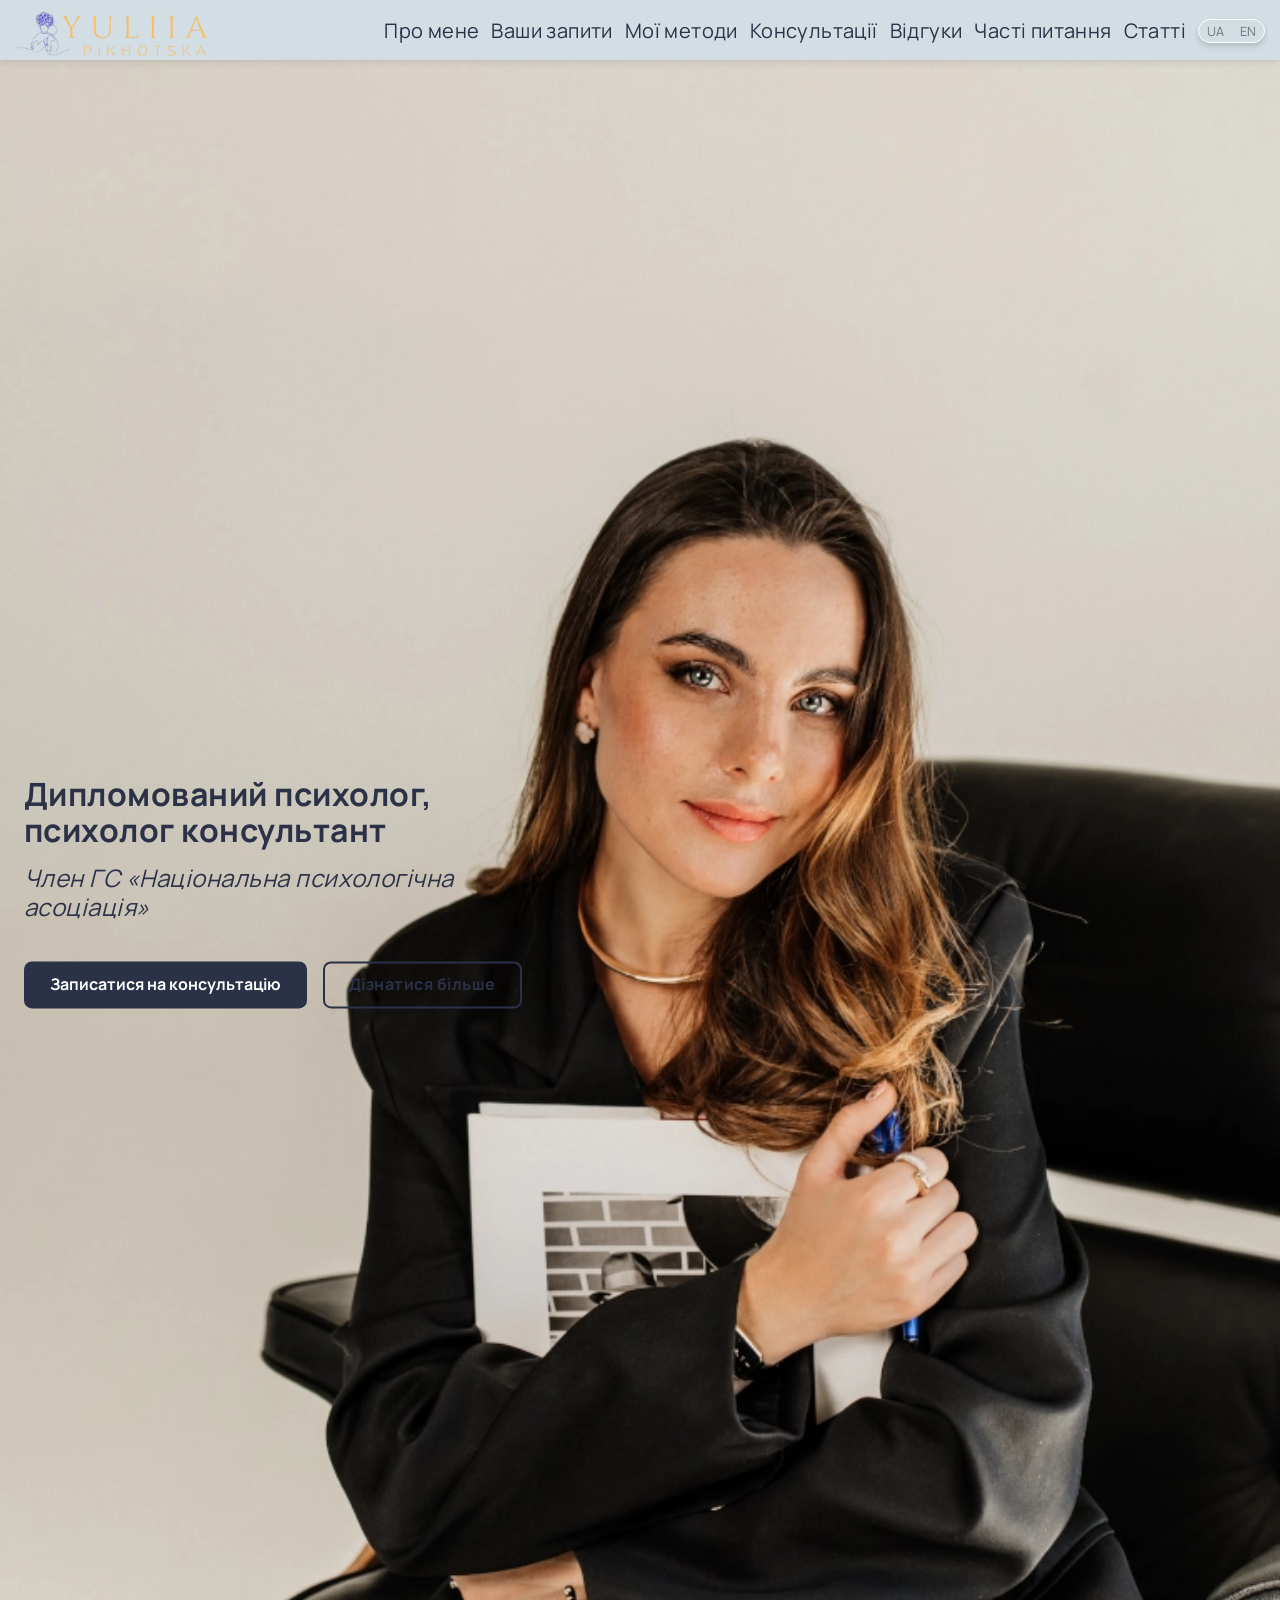
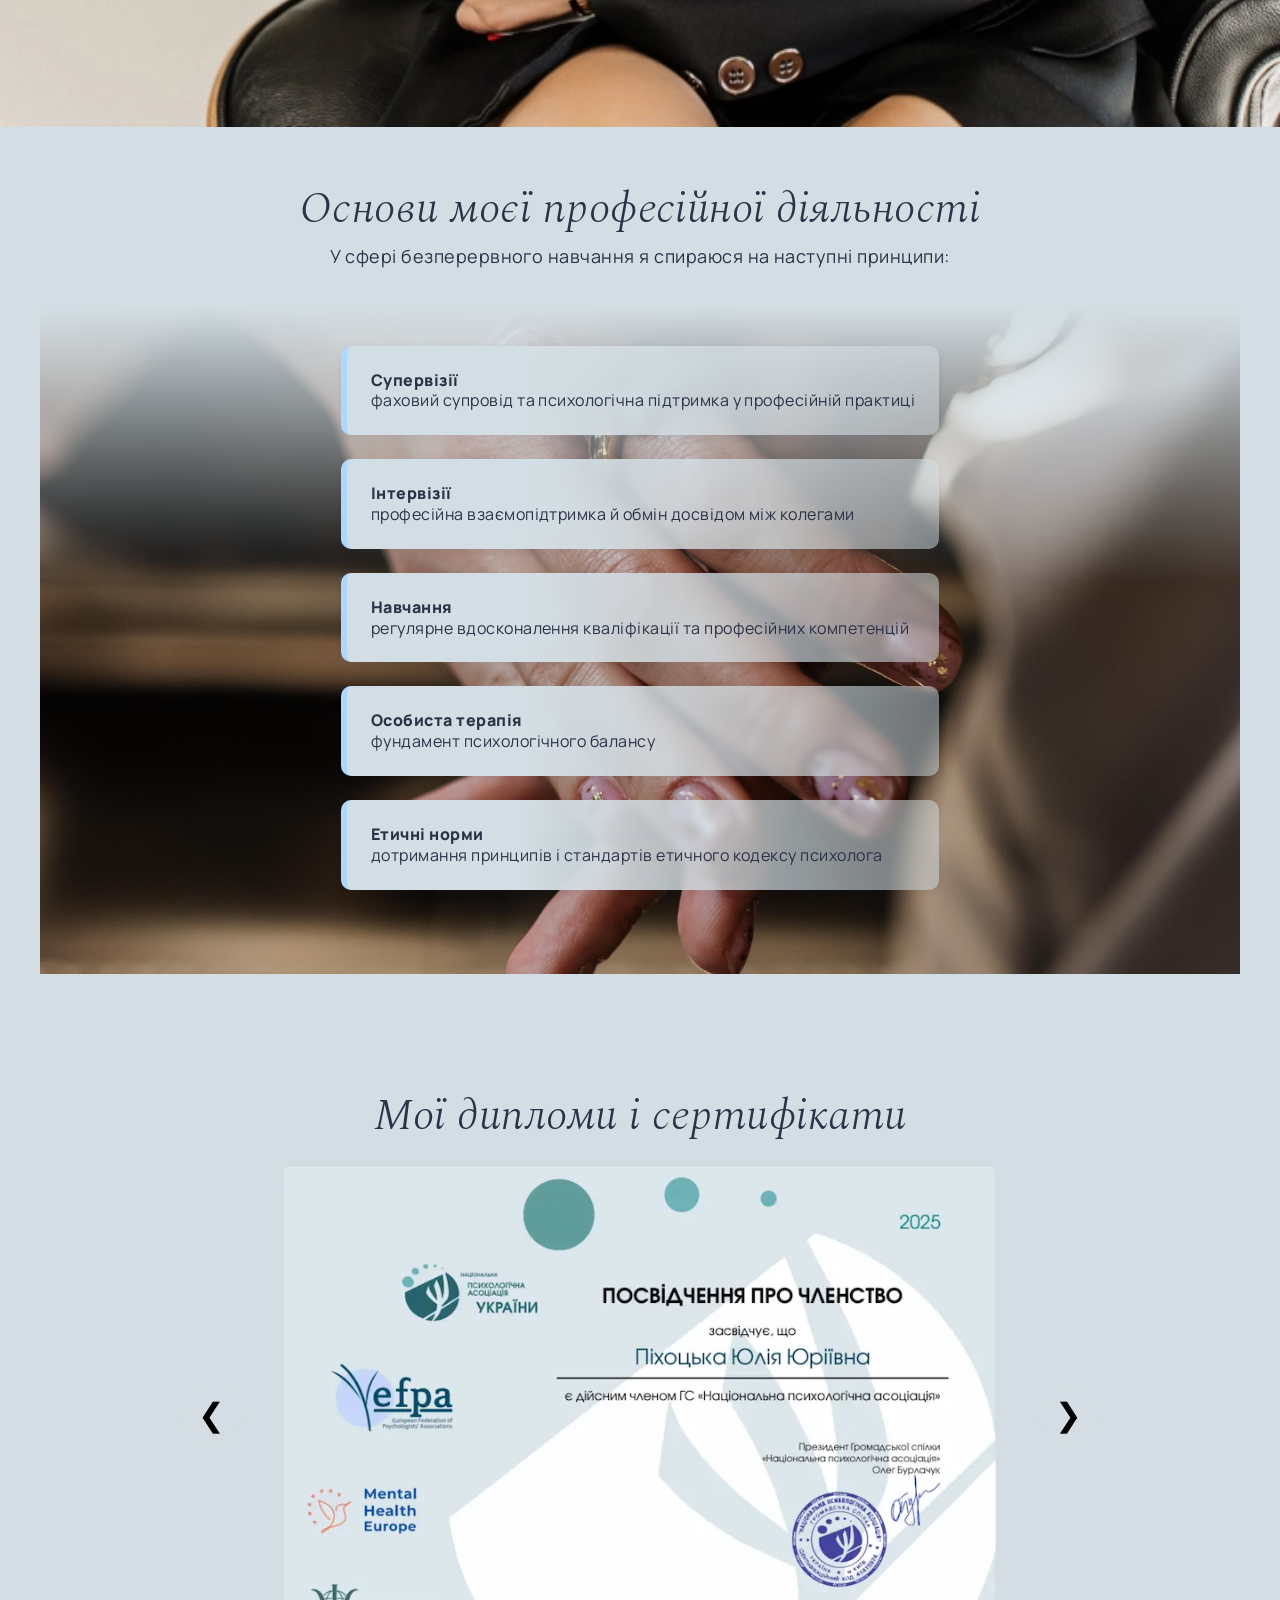
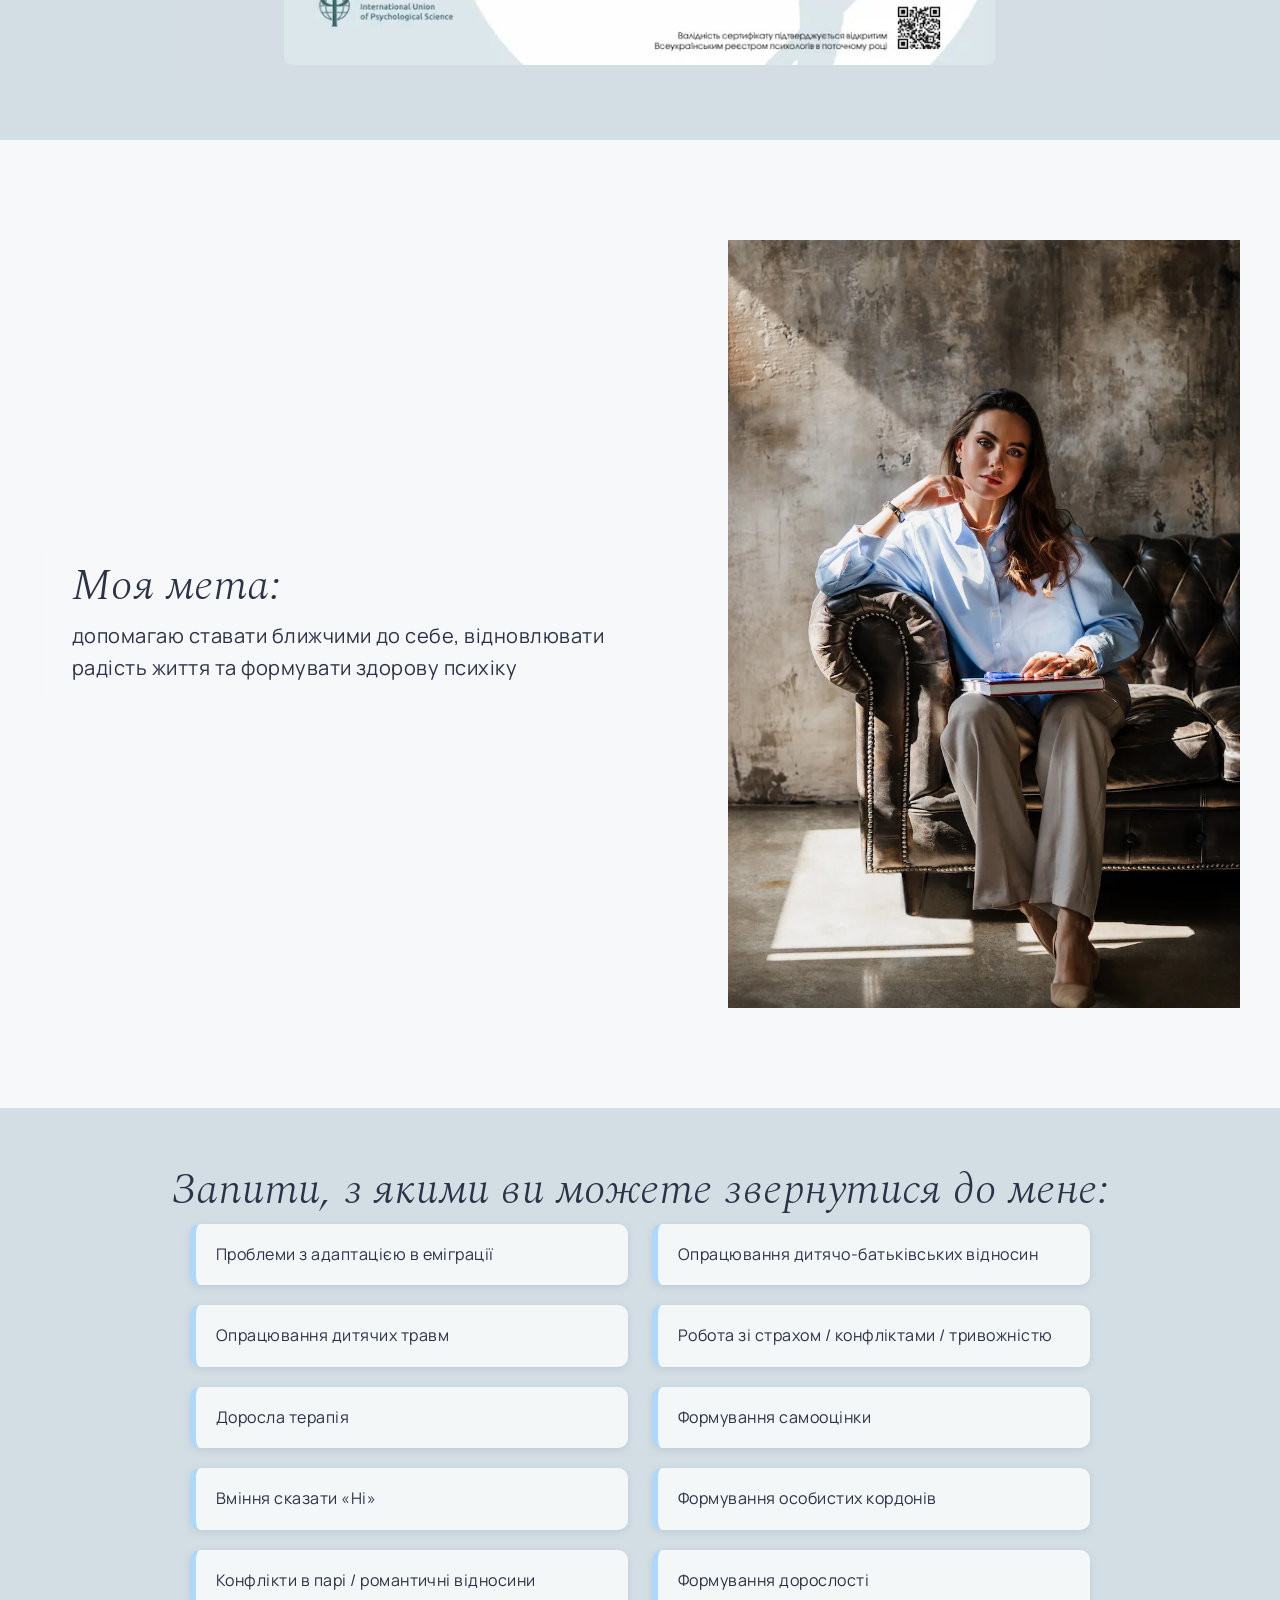
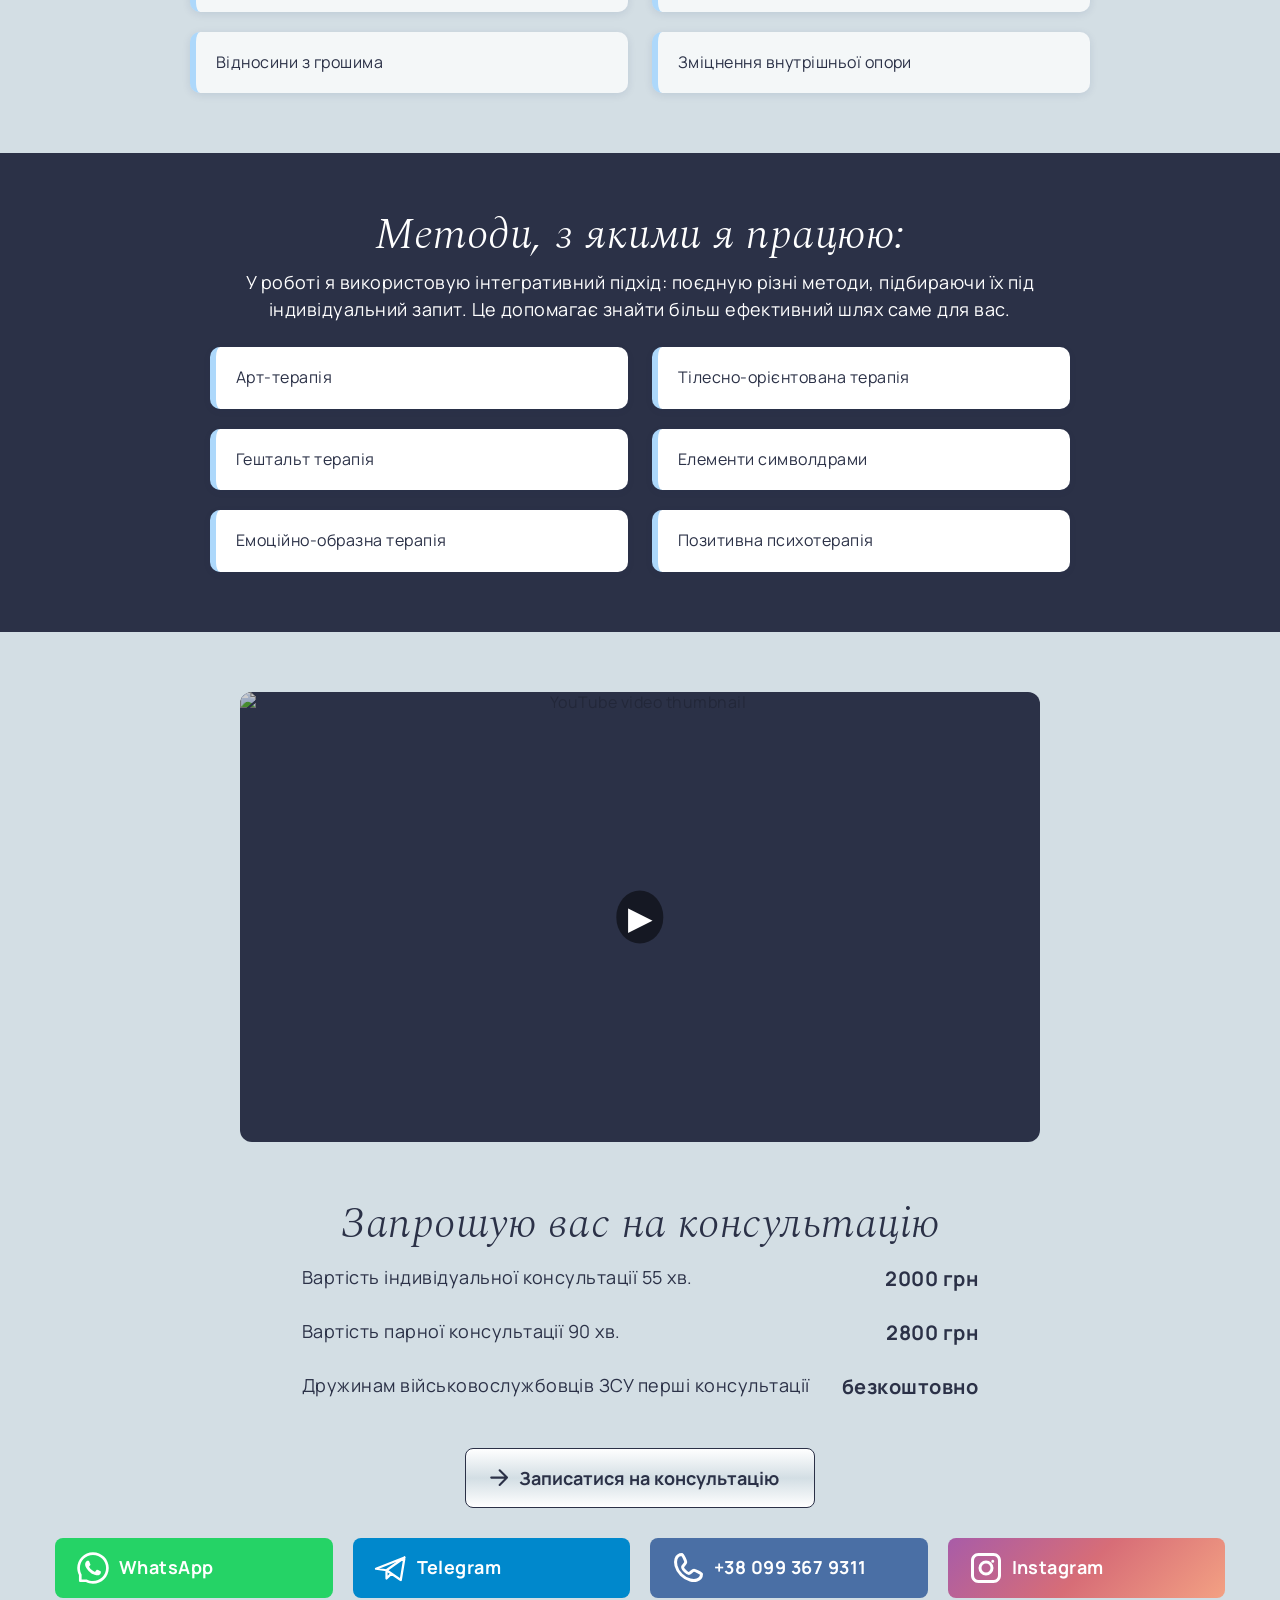
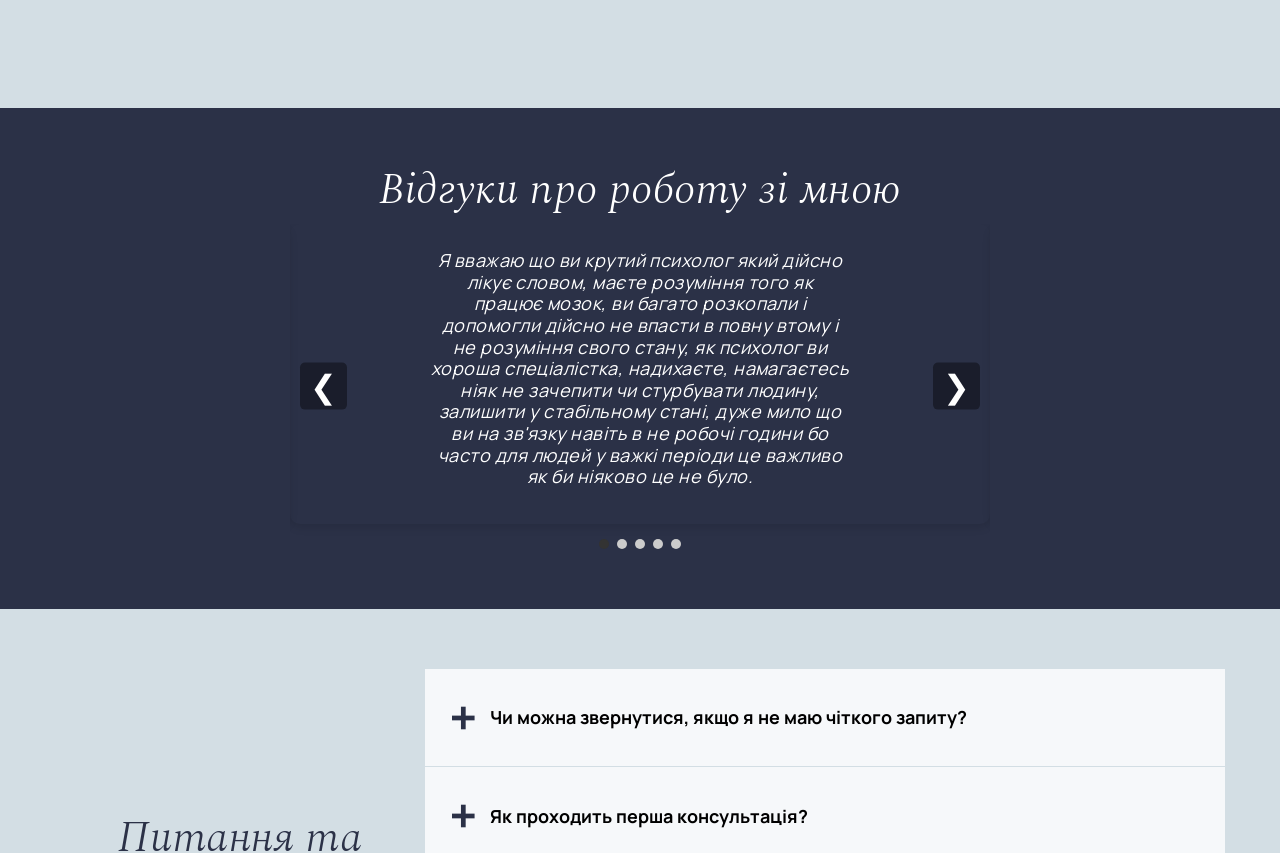
==== commit 6ace75a3: "add article" ====
--- a/index.html
+++ b/index.html
@@ -53,6 +53,9 @@
                         </li>
                         <li class="main-nav__item">
                             <a href="#faq" class="main-nav__link" data-i18n="menu.faq">Часті питання</a>
+                        </li>
+                        <li class="main-nav__item">
+                            <a href="#articles" class="main-nav__link">Статті</a>
                         </li>
                     </ul>
                 </nav>
@@ -596,6 +599,26 @@
             </div>
         </section>
 
+        <section class="section section-articles" id="articles">
+            <div class="container">
+                <div class="articles-badge-wrap">
+                    <div class="articles-badge">
+                        <h2 class="articles-badge__title">Корисні статті</h2>
+                    </div>
+                    <p class="articles-subtitle">
+                        Прості пояснення складних психологічних процесів та практичні поради для відновлення внутрішнього ресурсу
+                    </p>
+                </div>
+
+                <div class="articles-grid" id="articlesGrid">
+                </div>
+
+                <div class="articles-action">
+                    <a href="#articles" class="articles-all-btn">Читати всі статті</a>
+                </div>
+            </div>
+        </section>
+
     </main>
 
     <footer class="page-footer footer">
@@ -621,6 +644,7 @@
                     <li><a href="#about" data-i18n="footer.navitem1">Про мене</a></li>
                     <li><a href="#consultations" data-i18n="footer.navitem2">Консультації</a></li>
                     <li><a href="#reviews" data-i18n="footer.navitem3">Відгуки</a></li>
+                    <li><a href="#articles">Статті</a></li>
                 </ul>
             </nav>
         </div>
--- a/css/main.min.css
+++ b/css/main.min.css
@@ -1 +1 @@
-@font-face{font-family:"Manrope";font-style:normal;font-weight:400;src:url("../../fonts/Manrope/Manrope-Regular.woff2") format("woff2"),url("../../fonts/Manrope/Manrope-Regular.ttf") format("truetype");font-display:swap}@font-face{font-family:"Manrope";font-style:normal;font-weight:600;src:url("../../fonts/Manrope/Manrope-SemiBold.woff2") format("woff2"),url("../../fonts/Manrope/Manrope-SemiBold.ttf") format("truetype");font-display:swap}@font-face{font-family:"Manrope";font-style:normal;font-weight:700;src:url("../../fonts/Manrope/Manrope-Bold.woff2") format("woff2"),url("../../fonts/Manrope/Manrope-Bold.ttf") format("truetype");font-display:swap}@font-face{font-family:"Manrope";font-style:normal;font-weight:900;src:url("../../fonts/Manrope/Manrope-ExtraBold.woff2") format("woff2"),url("../../fonts/Manrope/Manrope-ExtraBold.ttf") format("truetype");font-display:swap}@font-face{font-family:"Spectral-LightItalic";font-style:italic;font-weight:300;src:url("../../fonts/Spectral/Spectral-LightItalic.woff2") format("woff2"),url("../../fonts/Spectral/Spectral-LightItalic.ttf") format("truetype");font-display:swap}/*! modern-normalize v1.1.0 | MIT License | https://github.com/sindresorhus/modern-normalize */*,::before,::after{box-sizing:border-box}html{-moz-tab-size:4;-o-tab-size:4;tab-size:4}html{line-height:1.15;-webkit-text-size-adjust:100%}body{margin:0}body{font-family:system-ui,-apple-system,"Segoe UI",Roboto,Helvetica,Arial,sans-serif,"Apple Color Emoji","Segoe UI Emoji"}hr{height:0;color:inherit}abbr[title]{-webkit-text-decoration:underline dotted;text-decoration:underline dotted}b,strong{font-weight:bolder}code,kbd,samp,pre{font-family:ui-monospace,SFMono-Regular,Consolas,"Liberation Mono",Menlo,monospace;font-size:1em}small{font-size:80%}sub,sup{font-size:75%;line-height:0;position:relative;vertical-align:baseline}sub{bottom:-0.25em}sup{top:-0.5em}table{text-indent:0;border-color:inherit}button,input,optgroup,select,textarea{font-family:inherit;font-size:100%;line-height:1.15;margin:0}button,select{text-transform:none}button,[type=button],[type=reset],[type=submit]{-webkit-appearance:button}::-moz-focus-inner{border-style:none;padding:0}:-moz-focusring{outline:1px dotted ButtonText}:-moz-ui-invalid{box-shadow:none}legend{padding:0}progress{vertical-align:baseline}::-webkit-inner-spin-button,::-webkit-outer-spin-button{height:auto}[type=search]{-webkit-appearance:textfield;outline-offset:-2px}::-webkit-search-decoration{-webkit-appearance:none}::-webkit-file-upload-button{-webkit-appearance:button;font:inherit}summary{display:list-item}:root{color-scheme:light;background-color:#fff;filter:none !important}body{color:#2b3147;background-color:#f6f8fa;font-family:"Manrope","Arial",sans-serif;font-size:16px;letter-spacing:.03em;box-sizing:border-box;line-height:1.3}h1,h2,h3,h4,h5,h6,p,ul{margin-top:0;margin-bottom:0}h2,h3,h4,h5,h6{font-family:"Spectral","Georgia",serif;font-weight:300;line-height:1;font-style:italic}img{display:block;max-width:100%;height:auto}section{scroll-margin-top:60px}ul,ol,li{list-style:none;margin:0;padding:0}@media(prefers-color-scheme: dark){.hero-section__title,.hero-section__subtitle{color:#fff;text-shadow:0 4px 24px rgba(42,0,0,.3)}:root{color:#fff;background-color:#333}}.section-video .consultation-prices,.main-nav__list{padding:0;margin:0;list-style:none;display:flex;gap:30px}.main-nav__link,.logo{margin-top:0;margin-bottom:0;text-decoration:none}.container{min-width:320px;max-width:100%;padding-left:15px;padding-right:15px;margin:0 auto}@media screen and (min-width: 480px){.container{width:480px}}@media screen and (min-width: 768px){.container{width:768px}}@media screen and (min-width: 1200px){.container{width:1200px}}@media screen and (min-width: 1440px){.container{width:1440px}}.logo{font-weight:700;color:#2b3147}.logo--dark{color:#2b3147}.logo--white{color:#fff}.button{display:flex;justify-content:center;align-items:center;margin:0 auto;box-shadow:0px 4px 4px rgba(0,0,0,.15);border:none;border-radius:4px;font-family:inherit;font-weight:700;font-size:16px;line-height:1.88;letter-spacing:.06em;cursor:pointer;transition:background-color 250ms cubic-bezier(0.4, 0, 0.2, 1)}.page-header{position:sticky;top:0;left:0;height:60px;background:#d3dee4;border-bottom:1px solid #d3dee4;box-shadow:0 2px 8px rgba(0,0,0,.1);z-index:100}.page-header__container{display:flex;justify-content:center;align-items:center;justify-content:space-around}@media screen and (min-width: 1200px){.page-header__container{justify-content:space-between}}.page-header__logo{padding-top:8px;padding-bottom:2px}.page-header__logo img{height:40px;width:auto}@media screen and (min-width: 768px){.page-header__logo img{height:40px}}@media screen and (min-width: 1200px){.page-header__logo img{height:52px}}@media screen and (max-width: 800px){.menu-button{border:none;background-color:rgba(0,0,0,0);z-index:2;cursor:pointer}.menu-button.is-open{position:absolute;top:10px;right:15px}.menu-button__icon-cross{display:none}.menu-button.is-open .menu-button__icon-cross{display:block}.menu-button.is-open .menu-button__icon-cross:hover{fill:#2b3147}.menu-button.is-open .menu-button__icon-burger{display:none}.menu-container{display:none;position:absolute;top:0;left:0;width:100%;z-index:1;padding:48px 40px;background-color:#fff;flex-direction:column;align-items:flex-start}.menu-container.is-open{display:flex}.menu-container .main-nav__list{flex-direction:column;margin-bottom:50px}.page-header__container{justify-content:space-between}}@media screen and (min-width: 801px){.page-header .menu-button{display:none}.menu-container{display:flex !important;display:flex;justify-content:center;align-items:center}}.main-nav__list{flex-direction:column;gap:20px;margin-bottom:200px}@media screen and (min-width: 768px){.main-nav__list{flex-direction:row;gap:12px;margin-bottom:0}}.main-nav__item{position:relative}.main-nav__link{color:#757575;font-weight:500;font-size:20px;line-height:1.17;letter-spacing:.02em;color:#2b3147}@media screen and (min-width: 768px){.main-nav__link{display:block;padding-top:16px;padding-bottom:16px;font-weight:500;font-size:14px;line-height:1.14}}@media screen and (min-width: 1200px){.main-nav__link{font-size:18px}}@media screen and (min-width: 1140px){.main-nav__link{font-size:20px}}.main-nav__link:hover,.main-nav__link:focus{text-decoration:underline}.lang-switch{display:inline-flex;margin-left:12px;border-radius:12px;overflow:hidden;border:1px solid #fff;box-shadow:0 4px 6px rgba(0,0,0,.1),0 2px 4px rgba(0,0,0,.06);font-size:.8rem;background-color:#d3dee4}.lang-switch button{flex:1;padding:4px 8px;background-color:rgba(0,0,0,0);border:none;cursor:pointer;transition:all .2s;color:#757575}.lang-switch button:hover,.lang-switch button:focus{background-color:#d3dee4;color:#fff}.lang-switch button.active{background-color:#fff;color:#d3dee4;box-shadow:inset 0 2px 4px rgba(0,0,0,.2)}.page-header__container{display:flex;align-items:center;justify-content:space-between;width:100%}@media screen and (max-width: 767.5px){.page-header__container{justify-content:space-between}}.header__contact-btn{width:100%;padding:12px 18px;margin-bottom:20px;background-color:#d3dee4;color:#2b3147;border:1px solid #d3dee4;font-size:18px;font-weight:600;text-align:center;border:none;border-radius:6px;cursor:pointer;transition:background-color .3s ease}.header__contact-btn:hover,.header__contact-btn:focus{outline:1px solid #003a79}.header__contact-btn:active{transform:translateY(0)}@media screen and (min-width: 801px){.header__contact-btn{display:none}}.section{padding-top:36px;padding-bottom:36px}.section--background{background-color:#d3dee4}@media screen and (min-width: 768px){.section{padding-top:60px;padding-bottom:60px}}@media screen and (min-width: 1440px){.section{padding-top:90px;padding-bottom:90px}}.section__title{font-family:"Spectral-LightItalic",serif;margin-bottom:12px;color:#2b3147;font-weight:300;font-style:italic;font-size:28px;line-height:1;text-align:center}@media screen and (min-width: 480px){.section__title{font-size:30px}}@media screen and (min-width: 768px){.section__title{font-size:32px}}@media screen and (min-width: 980px){.section__title{font-size:36px}}@media screen and (min-width: 1024px){.section__title{font-size:44px}}@media screen and (min-width: 1440px){.section__title{font-size:48px}}.section__title--hidden{position:absolute;white-space:nowrap;width:1px;height:1px;overflow:hidden;border:0;padding:0;clip:rect(0 0 0 0);clip-path:inset(50%);margin:-1px}.section__subtitle{margin-bottom:16px;font-size:16px;line-height:1.5;text-align:center}@media screen and (min-width: 768px){.section__subtitle{font-size:18px;margin-bottom:24px}}@media screen and (min-width: 1440px){.section__subtitle{font-size:20px;margin-bottom:32px}}.hero-section{position:relative;background-color:#d3dee4;overflow:hidden}.hero-section .container{position:relative;display:flex;flex-direction:column;align-items:center;justify-content:center;text-align:center;width:100%;margin:0 auto;padding:0}.hero-section .hero-section__content{position:static;top:auto;left:auto;transform:none;padding:1rem 1.5rem;z-index:2;width:100%;max-width:90%;text-align:center;margin:0 auto 1.5rem}.hero-section .hero-section__content .hero-section__title{font-size:1rem;font-weight:700;line-height:1.1;margin-bottom:.5rem}.hero-section .hero-section__content .hero-section__subtitle{font-family:"Manrope",sans-serif;font-size:.9rem;line-height:1.2}@media(min-width: 480px){.hero-section .hero-section__content{width:90%}.hero-section .hero-section__content .hero-section__title{font-size:1.2rem}.hero-section .hero-section__content .hero-section__subtitle{font-size:1rem}}@media(min-width: 768px){.hero-section .hero-section__content{position:absolute;top:50%;left:0%;transform:translate(0, -50%);width:55%;padding:1.5rem;text-align:left;margin:0}.hero-section .hero-section__content .hero-section__title{font-size:1.5rem;margin-bottom:1rem}.hero-section .hero-section__content .hero-section__subtitle{font-size:1rem}}@media(min-width: 1024px){.hero-section .hero-section__content{width:50%}.hero-section .hero-section__content .hero-section__title{font-size:1.75rem;margin-bottom:1rem}.hero-section .hero-section__content .hero-section__subtitle{font-size:1.25rem}}@media(min-width: 1200px){.hero-section .hero-section__content{width:45%}.hero-section .hero-section__content .hero-section__title{font-size:2rem;margin-bottom:1rem}.hero-section .hero-section__content .hero-section__subtitle{font-size:1.5rem}}@media(min-width: 1440px){.hero-section .hero-section__content{left:2%}.hero-section .hero-section__content .hero-section__title{font-size:2.8rem;margin-bottom:1rem}.hero-section .hero-section__content .hero-section__subtitle{font-size:2rem}}@media(min-width: 1920px){.hero-section .hero-section__content{width:45%;left:2%;padding:3rem}.hero-section .hero-section__content .hero-section__title{font-size:3.5rem}.hero-section .hero-section__content .hero-section__subtitle{font-size:2.5rem}}.hero-section .hero-section__image-wrapper{position:relative;max-width:100%;margin:0 auto;flex-shrink:0;z-index:1;width:100%}@media(min-width: 480px)and (max-width: 767px){.hero-section .hero-section__image-wrapper{width:480px}}.hero-section .hero-section__image-wrapper img{display:block;width:100%;height:auto;-o-object-fit:contain;object-fit:contain;transition:transform .5s ease}.hero-section .hero-section__image-wrapper:hover img{transform:scale(1.03)}@media(min-width: 768px){.hero-section .hero-section__image-wrapper img{border-radius:0}}.hero-section .hero-section__actions{display:flex;flex-direction:column;align-items:center;gap:12px;margin-top:1.5rem}@media(min-width: 768px){.hero-section .hero-section__actions{flex-direction:row;flex-wrap:wrap;justify-content:flex-start;gap:16px;margin-top:2.5rem}}.hero-section .hero-section__btn{display:inline-flex;align-items:center;justify-content:center;padding:.8rem 2rem;font-size:1rem;font-weight:700;line-height:1.2;border-radius:8px;white-space:nowrap;border:2px solid rgba(0,0,0,0);cursor:pointer;transition:all .5s ease;text-decoration:none;width:100%}@media(min-width: 768px){.hero-section .hero-section__btn{width:auto;padding:12px 24px}}.hero-section .hero-section__btn:not(.hero-section__btn--secondary){background-color:#2b3147;color:#fff;border-color:#2b3147}.hero-section .hero-section__btn:not(.hero-section__btn--secondary):hover{background-color:#003a79;border-color:#003a79}.hero-section .hero-section__btn--secondary{background-color:rgba(0,0,0,0);color:#2b3147;border-color:#2b3147}.hero-section .hero-section__btn--secondary:hover{background-color:#003a79;color:#fff;border-color:#003a79}#contactModal{display:none;position:fixed;z-index:1001;left:0;top:0;width:100%;height:100%;background-color:rgba(0,0,0,.2);justify-content:center;align-items:center}.modal.show{display:flex !important}.modal__content-wrapper{background:#fff;border-radius:10px;max-width:500px;width:90%;padding:30px;position:relative;box-shadow:0 5px 25px rgba(0,0,0,.2);max-height:90vh;overflow-y:auto}#contactClose{position:absolute;top:15px;right:20px;font-size:28px;font-weight:bold;cursor:pointer;color:#2b3147}#contactClose:hover{color:#2b3147}.form label{display:block;margin-top:15px;margin-bottom:5px;font-weight:500;color:#757575}.form input,.form textarea{display:block;width:100%;padding:10px;font-size:14px;border:1px solid #d3dee4;border-radius:6px;box-sizing:border-box;background-color:#f6f8fa;color:#2b3147}.form input:focus,.form textarea:focus{border-color:#add8fb;outline:none;background-color:#e8f6fe}.form textarea{min-height:80px;resize:vertical}.form button[type=submit]{display:block;margin:0 auto;margin-top:20px;min-width:250px;min-height:48px;padding:10px 18px;background-color:#2b3147;color:#fff;border:none;font-size:15px;border-radius:6px;cursor:pointer;transition:all .3s ease}.form button[type=submit]:hover{background-color:#add8fb;color:#2b3147}.form h2{font-size:18px;margin-bottom:20px;color:#2b3147}#goal{padding:60px 20px;text-align:center;color:#2b3147}#goal .goal-wrapper{display:flex;flex-direction:column;align-items:center;justify-content:center;gap:20px}@media screen and (min-width: 768px){#goal .goal-wrapper .goal-title{-moz-text-align-last:left;text-align-last:left}}#goal .goal-wrapper .goal-text-wrapper{padding:2rem;max-width:90%;margin:0 auto;text-align:center;backdrop-filter:blur(6px);color:#2b3147;border-radius:16px;z-index:2}#goal .goal-wrapper .goal-text{font-size:16px;line-height:1.6}#goal .goal-wrapper .goal-photo{width:100%;max-width:500px;aspect-ratio:2/3;-o-object-fit:cover;object-fit:cover;border-radius:12px;transition:opacity .6s ease,transform .3s ease}#goal .goal-wrapper .goal-photo:hover{transform:scale(1.05)}@media screen and (min-width: 768px){#goal{padding:80px 20px}#goal .goal-wrapper{flex-direction:row;align-items:center;justify-content:space-between;gap:40px}#goal .goal-wrapper .goal-text{text-align:left;font-size:18px}#goal .goal-wrapper .goal-photo{max-width:45%}}@media screen and (min-width: 1200px){#goal{padding:100px 40px}#goal .goal-wrapper{gap:60px}#goal .goal-wrapper .goal-text{font-size:20px}#goal .goal-wrapper .goal-photo{max-width:40%}}#about{color:#2b3147;text-align:center;background-color:#d3dee4}@media screen and (min-width: 768px){#about{background-size:100%}}#about .container{background:linear-gradient(#d3dee4 15%, rgba(211, 222, 228, 0) 50%),url("/images/IMG_4400.JPG");background-repeat:no-repeat;background-position:center center;background-size:cover;min-height:500px}#about p{margin-bottom:16px}#about .about-wrapper{display:flex;justify-content:center}#about .about-list{text-align:left;max-width:800px;margin:0 auto;padding:60px 0}#about .about-list__item{position:relative;background:linear-gradient(90deg, #d3dee4 30%, rgba(211, 222, 228, 0.5));backdrop-filter:blur(3px);border-left:6px solid #add8fb;padding:24px;border-radius:10px;margin-bottom:24px;box-shadow:0 2px 8px rgba(0,40,100,.05);transition:transform .25s ease,box-shadow .25s ease}#about .about-list__item .bold{font-weight:900}#about .about-list__item:hover{transform:translateY(-3px);box-shadow:0 6px 16px rgba(0,40,100,.08)}#about .about-list__item::before{content:"";position:absolute;left:15px;top:50%;transform:translateY(-50%);width:22px;height:22px;color:#d3dee4}.carousel{position:relative;overflow:hidden;width:100%;margin-top:2rem}@media screen and (min-width: 1200px){.carousel{width:80%;margin:0 auto}}.carousel__track-container{overflow:hidden}.carousel__track{display:flex;transition:transform .6s ease;padding:0}.carousel__item{flex:0 0 100%;display:flex;justify-content:center;align-items:center;padding:15px;background:rgba(211,222,228,.5);border-radius:12px}.carousel__item img{width:100%;height:auto;max-height:500px;-o-object-fit:contain;object-fit:contain;aspect-ratio:attr(width)/attr(height);border-radius:8px;transition:transform .4s ease}.carousel__item img:hover{transform:scale(1.05)}.carousel__btn{position:absolute;top:50%;transform:translateY(-50%);background:rgba(211,222,228,.5);border:none;font-size:2rem;padding:.3em .5em;cursor:pointer;border-radius:50%;z-index:2;transition:background .3s ease,transform .2s ease}.carousel__btn:hover{background:#d3dee4;transform:scale(1.1)}.carousel__btn.prev{left:10px}.carousel__btn.next{right:10px}.carousel__item{flex:0 0 100%;min-width:100%}@media(min-width: 980px){.carousel__item{flex:0 0 50%}}@media(min-width: 1440px){.carousel__item{flex:0 0 33.33%}}#requests{color:#2b3147;text-align:center}#requests .container{margin:0 auto;padding:0 20px}#requests .requests-list{display:grid;grid-template-columns:1fr;gap:18px;text-align:left;max-width:900px;margin:0 auto}@media screen and (min-width: 900px){#requests .requests-list{grid-template-columns:1fr 1fr;gap:20px 24px}}#requests .requests-list__item{position:relative;background:hsla(0,0%,100%,.75);border-left:6px solid #add8fb;padding:18px 20px;border-radius:10px;box-shadow:0 2px 8px rgba(0,40,100,.1);transition:transform .25s ease,box-shadow .25s ease;display:flex;align-items:center;width:100%;max-width:450px;min-height:60px;margin:0 auto}#requests .requests-list__item:hover{transform:translateY(-3px);box-shadow:0 6px 16px rgba(0,40,100,.08)}#requests .requests-list__item .requests-list__icon{position:absolute;left:15px;top:50%;transform:translateY(-50%)}#requests .requests-list__item .requests-list__inscription{font-size:16px;line-height:1.6;color:#2b3147}#methods{color:#fff;background-color:#2b3147;text-align:center}#methods .container{max-width:900px;margin:0 auto;padding:0 20px}#methods .section__title{color:#fff}#methods .methods-list{display:grid;grid-template-columns:1fr;gap:18px;text-align:left;max-width:900px;margin:0 auto}@media screen and (min-width: 900px){#methods .methods-list{grid-template-columns:1fr 1fr;gap:20px 24px}}#methods .methods-list__item{position:relative;display:flex;align-items:center;gap:14px;background:#fff;border-left:6px solid #add8fb;padding:18px 20px;border-radius:10px;box-shadow:0 2px 8px rgba(0,40,100,.05);transition:transform .25s ease,box-shadow .25s ease;width:100%;max-width:450px;margin:0 auto}#methods .methods-list__item:hover{transform:translateY(-3px);box-shadow:0 6px 16px rgba(0,40,100,.08)}#methods .methods-list__item span{font-size:16px;line-height:1.6;color:#2b3147}.section-video{text-align:center;padding:60px 0}.section-video .video-wrapper{max-width:900px;margin:0 auto 40px;border-radius:12px;overflow:hidden;box-shadow:0 6px 18px rgba(0,0,0,.1)}.section-video .video-wrapper iframe{width:100%;height:500px;border:none}.section-video .consultation-block{max-width:700px;margin:0 auto}.section-video .consultation-prices{display:flex;flex-direction:column;gap:12px}.section-video .consultation-prices__item{display:flex;justify-content:space-between;border-radius:10px;padding:8px 12px;font-size:18px;transition:all .3s ease}.section-video .consultation-prices__item span{color:#2b3147}.section-video .consultation-prices__item strong{color:#2b3147;font-size:20px}@media screen and (max-width: 768px){.section-video .video-wrapper iframe{height:300px}.section-video .consultation-title{font-size:28px !important}.section-video .consultation-prices__item{flex-direction:column;align-items:center;text-align:center;gap:8px}}.contact-box{margin:40px auto;border-radius:12px;text-align:center}.contact-box .contact-text{font-size:20px;font-weight:700;margin-bottom:20px}.contact-box .contactBtn{display:inline-flex;align-items:center;width:100%;max-width:280px;min-height:60px;gap:8px;margin:0 auto 20px;padding:12px 20px;background:linear-gradient(180deg, #ffffff 0%, #d3dee4 50%, #ffffff 100%);color:#2b3147;font-size:14px;font-weight:700;text-align:center;border:1px solid #2b3147;border-radius:8px;cursor:pointer;transition:background .3s ease,color .3s ease}.contact-box .contactBtn:hover{background:#003a79;color:#fff}@media screen and (min-width: 480px){.contact-box .contactBtn{max-width:350px;font-size:18px}}@media screen and (min-width: 768px){.contact-box .contactBtn{max-width:350px;font-size:18px}}@media screen and (min-width: 1440px){.contact-box .contactBtn{margin-bottom:30px}}.contact-box .contact-links{display:flex;flex-direction:column;gap:8px}@media screen and (min-width: 1200px){.contact-box .contact-links{flex-direction:row;justify-content:center;gap:20px}}.contact-box .contact-link{display:flex;align-items:center;justify-content:flex-start;width:100%;max-width:280px;gap:8px;margin:10px auto;padding:12px;border-radius:8px;font-size:16px;font-weight:700;text-decoration:none;color:#fff;transition:all .3s ease}@media screen and (min-width: 480px){.contact-box .contact-link{max-width:350px;font-size:18px}}@media screen and (min-width: 768px){.contact-box .contact-link{padding:12px 20px;font-size:18px;max-width:350px}}@media screen and (min-width: 1440px){.contact-box .contact-link{margin:0}}.contact-box .contact-link.whatsapp{background:#25d366}.contact-box .contact-link.whatsapp:hover{background:#1da851}.contact-box .contact-link.telegram{background:#08c}.contact-box .contact-link.telegram:hover{background:#0077b3}.contact-box .contact-link.phone{background:#4a6fa5}.contact-box .contact-link.phone:hover{background:#3a5782}.contact-box .contact-link.instagram{background:linear-gradient(135deg, #a85ca8, #d76d77, #f3a183)}.contact-box .contact-link.instagram:hover{filter:brightness(1.08)}.youtube-facade{position:relative;width:100%;max-width:800px;margin:0 auto 60px;cursor:pointer;overflow:hidden;border-radius:12px;background:#2b3147}.youtube-facade img{width:100%;height:auto;display:block;filter:brightness(0.8);transition:filter .3s}.youtube-facade:hover img{filter:brightness(1)}.youtube-wrapper{position:relative;width:100%;padding-top:56.25%;overflow:hidden}.youtube-wrapper img,.youtube-wrapper iframe{position:absolute;top:0;left:0;width:100%;height:100%;-o-object-fit:cover;object-fit:cover}.play-button{position:absolute;top:50%;left:50%;transform:translate(-50%, -50%);font-size:2rem;background:rgba(0,0,0,.5);border:none;color:#fff;cursor:pointer;border-radius:50%;padding:.5rem .7rem}.play-button:hover{background:#d3dee4;color:#2b3147}.section-reviews{background-color:#2b3147}.section-reviews .section__title{color:#fff}.reviews-carousel{position:relative;overflow:hidden;width:100%;max-width:700px;margin:0 auto}.reviews-carousel .reviews-track{display:flex;transition:transform .6s ease;transform:translateX(0)}.reviews-carousel .review-card{display:flex;justify-content:center;align-items:center;flex:0 0 100%;height:360px;padding:12px;text-align:center;color:#fff;border-radius:10px;overflow:hidden;box-shadow:0 4px 8px rgba(0,0,0,.1)}@media(min-width: 420px){.reviews-carousel .review-card{height:300px}}.reviews-carousel .review-card__text{display:block;margin:0 auto;width:95%;font-size:16px;font-style:italic;margin-bottom:10px;line-height:1.2}@media(min-width: 420px){.reviews-carousel .review-card__text{width:360px}}@media(min-width: 768px){.reviews-carousel .review-card__text{width:420px;font-size:18px}}.reviews-carousel .nav{position:absolute;bottom:2%;transform:translateY(-50%);background:rgba(0,0,0,.4);color:#fff;border:none;font-size:2rem;cursor:pointer;padding:5px 10px;border-radius:5px;transition:background .3s}@media(min-width: 768px){.reviews-carousel .nav{top:50%;bottom:auto;transform:translateY(-50%)}}.reviews-carousel .nav:hover{background:rgba(0,0,0,.7)}.reviews-carousel .nav.prev{left:10px}.reviews-carousel .nav.next{right:10px}.reviews-carousel .pagination{display:flex;justify-content:center;margin-top:15px;gap:8px}.reviews-carousel .pagination .dot{width:10px;height:10px;border-radius:50%;background:#ccc;cursor:pointer;transition:background .3s}.reviews-carousel .pagination .dot.active{background:#333}@media screen and (min-width: 1200px){.section-faq .container{display:flex;justify-content:center;align-items:center;display:flex;flex-direction:row}}.accordion{max-width:800px;margin:0 auto;text-align:left}.accordion-item{border-bottom:1px solid #d3dee4}.accordion-header{display:flex;align-items:center;width:100%;text-align:left;padding:20px 24px;font-size:18px;font-weight:700;background:#f6f8fa;border:none;outline:none;cursor:pointer;transition:background-color .3s ease,color .3s ease}.accordion-header:hover{background:#2b3147;color:#d3dee4}.accordion-header:hover .icon-plus{color:#d3dee4}.accordion-content{max-height:0;overflow:hidden;transition:max-height .3s ease;padding:0 20px;background:#f6f8fa}.accordion-content p{margin:15px 0;font-size:16px;line-height:1.5;padding:8px}.icon-plus{display:inline-block;font-size:50px;text-align:center;color:#2b3147;margin-right:12px}.footer{background-color:#2b3147;color:#fff;padding:2rem;font-size:14px;line-height:1.6;text-align:left}@media screen and (min-width: 768px){.footer{padding:3rem 0 1.5rem}}.footer__content{display:flex;flex-direction:column;gap:2rem;width:95%;margin:0 auto}@media screen and (min-width: 480px){.footer__content{width:60%}}@media screen and (min-width: 768px){.footer__content{flex-direction:row;justify-content:space-between;align-items:flex-start;width:80%}}.footer__info{max-width:250px}.footer__info .footer__title{font-family:"Spectral-LightItalic",serif;font-size:24px;font-weight:300;font-style:italic;line-height:1;margin-bottom:.25rem}.footer__info p{margin:.25rem 0}.footer a{color:#fff !important;text-decoration:none}.footer a:hover{color:#d3dee4}.footer__nav ul{display:flex;flex-direction:column;gap:.5rem}@media screen and (min-width: 768px){.footer__nav ul{gap:.25rem}}.footer__nav a{color:inherit;text-decoration:none;font-weight:500;transition:color .3s}.footer__nav a:hover{color:#d3dee4}.footer__bottom{margin-top:2rem;text-align:center;font-size:13px;color:#d3dee4;padding-top:1rem}.footer__btn{display:inline-block;padding:8px 16px;font-size:16px;font-weight:500;border-radius:8px;margin-top:8px;background-color:#d3dee4;color:#2b3147;border:none;cursor:pointer;transition:transform .3s}.footer__btn:hover{transform:scale(1.05)}.footer__btn:active{transform:scale(1.05)}@media screen and (min-width: 768px){.footer__btn{font-size:16px}}.modal{display:none;position:fixed;z-index:1000;inset:0;background-color:rgba(0,0,0,.8);justify-content:center;align-items:center;animation:fadeIn .3s ease}.modal__content{width:auto;height:auto;max-width:90vw;max-height:90vh;border-radius:12px;box-shadow:0 0 20px hsla(0,0%,100%,.2);animation:zoomIn .3s ease;-o-object-fit:contain;object-fit:contain;display:block}.modal__caption{color:#fff;text-align:center;margin-top:1rem;font-size:1.1rem}.modal__close{position:absolute;top:20px;right:30px;color:#fff;font-size:2.5rem;font-weight:bold;cursor:pointer;transition:.2s}.modal__close:hover{color:#d3dee4;transform:scale(1.2)}@keyframes fadeIn{from{opacity:0}to{opacity:1}}@keyframes zoomIn{from{transform:scale(0.8);opacity:0}to{transform:scale(1);opacity:1}}/*# sourceMappingURL=main.min.css.map */+@font-face{font-family:"Manrope";font-style:normal;font-weight:400;src:url("../../fonts/Manrope/Manrope-Regular.woff2") format("woff2"),url("../../fonts/Manrope/Manrope-Regular.ttf") format("truetype");font-display:swap}@font-face{font-family:"Manrope";font-style:normal;font-weight:600;src:url("../../fonts/Manrope/Manrope-SemiBold.woff2") format("woff2"),url("../../fonts/Manrope/Manrope-SemiBold.ttf") format("truetype");font-display:swap}@font-face{font-family:"Manrope";font-style:normal;font-weight:700;src:url("../../fonts/Manrope/Manrope-Bold.woff2") format("woff2"),url("../../fonts/Manrope/Manrope-Bold.ttf") format("truetype");font-display:swap}@font-face{font-family:"Manrope";font-style:normal;font-weight:900;src:url("../../fonts/Manrope/Manrope-ExtraBold.woff2") format("woff2"),url("../../fonts/Manrope/Manrope-ExtraBold.ttf") format("truetype");font-display:swap}@font-face{font-family:"Spectral-LightItalic";font-style:italic;font-weight:300;src:url("../../fonts/Spectral/Spectral-LightItalic.woff2") format("woff2"),url("../../fonts/Spectral/Spectral-LightItalic.ttf") format("truetype");font-display:swap}/*! modern-normalize v1.1.0 | MIT License | https://github.com/sindresorhus/modern-normalize */*,::before,::after{box-sizing:border-box}html{-moz-tab-size:4;-o-tab-size:4;tab-size:4}html{line-height:1.15;-webkit-text-size-adjust:100%}body{margin:0}body{font-family:system-ui,-apple-system,"Segoe UI",Roboto,Helvetica,Arial,sans-serif,"Apple Color Emoji","Segoe UI Emoji"}hr{height:0;color:inherit}abbr[title]{-webkit-text-decoration:underline dotted;text-decoration:underline dotted}b,strong{font-weight:bolder}code,kbd,samp,pre{font-family:ui-monospace,SFMono-Regular,Consolas,"Liberation Mono",Menlo,monospace;font-size:1em}small{font-size:80%}sub,sup{font-size:75%;line-height:0;position:relative;vertical-align:baseline}sub{bottom:-0.25em}sup{top:-0.5em}table{text-indent:0;border-color:inherit}button,input,optgroup,select,textarea{font-family:inherit;font-size:100%;line-height:1.15;margin:0}button,select{text-transform:none}button,[type=button],[type=reset],[type=submit]{-webkit-appearance:button;-moz-appearance:button;appearance:button}::-moz-focus-inner{border-style:none;padding:0}:-moz-focusring{outline:1px dotted ButtonText}:-moz-ui-invalid{box-shadow:none}legend{padding:0}progress{vertical-align:baseline}::-webkit-inner-spin-button,::-webkit-outer-spin-button{height:auto}[type=search]{-webkit-appearance:textfield;-moz-appearance:textfield;appearance:textfield;outline-offset:-2px}::-webkit-search-decoration{-webkit-appearance:none}::-webkit-file-upload-button{-webkit-appearance:button;font:inherit}summary{display:list-item}:root{color-scheme:light;background-color:#fff;filter:none !important}body{color:#2b3147;background-color:#f6f8fa;font-family:"Manrope","Arial",sans-serif;font-size:16px;letter-spacing:.03em;box-sizing:border-box;line-height:1.3}h1,h2,h3,h4,h5,h6,p,ul{margin-top:0;margin-bottom:0}h2,h3,h4,h5,h6{font-family:"Spectral","Georgia",serif;font-weight:300;line-height:1;font-style:italic}img{display:block;max-width:100%;height:auto}section{scroll-margin-top:60px}ul,ol,li{list-style:none;margin:0;padding:0}@media(prefers-color-scheme: dark){.hero-section__title,.hero-section__subtitle{color:#fff;text-shadow:0 4px 24px rgba(42,0,0,.3)}:root{color:#fff;background-color:#333}}.section-video .consultation-prices,.main-nav__list{padding:0;margin:0;list-style:none;display:flex;gap:30px}.main-nav__link,.logo{margin-top:0;margin-bottom:0;text-decoration:none}.container{min-width:320px;max-width:100%;padding-left:15px;padding-right:15px;margin:0 auto}@media screen and (min-width: 480px){.container{width:480px}}@media screen and (min-width: 768px){.container{width:768px}}@media screen and (min-width: 1200px){.container{width:1200px}}@media screen and (min-width: 1440px){.container{width:1440px}}.logo{font-weight:700;color:#2b3147}.logo--dark{color:#2b3147}.logo--white{color:#fff}.button{display:flex;justify-content:center;align-items:center;margin:0 auto;box-shadow:0px 4px 4px rgba(0,0,0,.15);border:none;border-radius:4px;font-family:inherit;font-weight:700;font-size:16px;line-height:1.88;letter-spacing:.06em;cursor:pointer;transition:background-color 250ms cubic-bezier(0.4, 0, 0.2, 1)}.page-header{position:sticky;top:0;left:0;height:60px;background:#d3dee4;border-bottom:1px solid #d3dee4;box-shadow:0 2px 8px rgba(0,0,0,.1);z-index:100}.page-header__container{display:flex;justify-content:center;align-items:center;justify-content:space-around}@media screen and (min-width: 1200px){.page-header__container{justify-content:space-between}}.page-header__logo{padding-top:8px;padding-bottom:2px}.page-header__logo img{height:40px;width:auto}@media screen and (min-width: 768px){.page-header__logo img{height:40px}}@media screen and (min-width: 1200px){.page-header__logo img{height:52px}}@media screen and (max-width: 800px){.menu-button{border:none;background-color:rgba(0,0,0,0);z-index:2;cursor:pointer}.menu-button.is-open{position:absolute;top:10px;right:15px}.menu-button__icon-cross{display:none}.menu-button.is-open .menu-button__icon-cross{display:block}.menu-button.is-open .menu-button__icon-cross:hover{fill:#2b3147}.menu-button.is-open .menu-button__icon-burger{display:none}.menu-container{display:none;position:absolute;top:0;left:0;width:100%;z-index:1;padding:48px 40px;background-color:#fff;flex-direction:column;align-items:flex-start}.menu-container.is-open{display:flex}.menu-container .main-nav__list{flex-direction:column;margin-bottom:50px}.page-header__container{justify-content:space-between}}@media screen and (min-width: 801px){.page-header .menu-button{display:none}.menu-container{display:flex !important;display:flex;justify-content:center;align-items:center}}.main-nav__list{flex-direction:column;gap:20px;margin-bottom:200px}@media screen and (min-width: 768px){.main-nav__list{flex-direction:row;gap:12px;margin-bottom:0}}.main-nav__item{position:relative}.main-nav__link{color:#757575;font-weight:500;font-size:20px;line-height:1.17;letter-spacing:.02em;color:#2b3147}@media screen and (min-width: 768px){.main-nav__link{display:block;padding-top:16px;padding-bottom:16px;font-weight:500;font-size:14px;line-height:1.14}}@media screen and (min-width: 1200px){.main-nav__link{font-size:18px}}@media screen and (min-width: 1140px){.main-nav__link{font-size:20px}}.main-nav__link:hover,.main-nav__link:focus{text-decoration:underline}.lang-switch{display:inline-flex;margin-left:12px;border-radius:12px;overflow:hidden;border:1px solid #fff;box-shadow:0 4px 6px rgba(0,0,0,.1),0 2px 4px rgba(0,0,0,.06);font-size:.8rem;background-color:#d3dee4}.lang-switch button{flex:1;padding:4px 8px;background-color:rgba(0,0,0,0);border:none;cursor:pointer;transition:all .2s;color:#757575}.lang-switch button:hover,.lang-switch button:focus{background-color:#d3dee4;color:#fff}.lang-switch button.active{background-color:#fff;color:#d3dee4;box-shadow:inset 0 2px 4px rgba(0,0,0,.2)}.page-header__container{display:flex;align-items:center;justify-content:space-between;width:100%}@media screen and (max-width: 767.5px){.page-header__container{justify-content:space-between}}.header__contact-btn{width:100%;padding:12px 18px;margin-bottom:20px;background-color:#d3dee4;color:#2b3147;border:1px solid #d3dee4;font-size:18px;font-weight:600;text-align:center;border:none;border-radius:6px;cursor:pointer;transition:background-color .3s ease}.header__contact-btn:hover,.header__contact-btn:focus{outline:1px solid #003a79}.header__contact-btn:active{transform:translateY(0)}@media screen and (min-width: 801px){.header__contact-btn{display:none}}.section{padding-top:36px;padding-bottom:36px}.section--background{background-color:#d3dee4}@media screen and (min-width: 768px){.section{padding-top:60px;padding-bottom:60px}}@media screen and (min-width: 1440px){.section{padding-top:90px;padding-bottom:90px}}.section__title{font-family:"Spectral-LightItalic",serif;margin-bottom:12px;color:#2b3147;font-weight:300;font-style:italic;font-size:28px;line-height:1;text-align:center}@media screen and (min-width: 480px){.section__title{font-size:30px}}@media screen and (min-width: 768px){.section__title{font-size:32px}}@media screen and (min-width: 980px){.section__title{font-size:36px}}@media screen and (min-width: 1024px){.section__title{font-size:44px}}@media screen and (min-width: 1440px){.section__title{font-size:48px}}.section__title--hidden{position:absolute;white-space:nowrap;width:1px;height:1px;overflow:hidden;border:0;padding:0;clip:rect(0 0 0 0);clip-path:inset(50%);margin:-1px}.section__subtitle{margin-bottom:16px;font-size:16px;line-height:1.5;text-align:center}@media screen and (min-width: 768px){.section__subtitle{font-size:18px;margin-bottom:24px}}@media screen and (min-width: 1440px){.section__subtitle{font-size:20px;margin-bottom:32px}}.hero-section{position:relative;background-color:#d3dee4;overflow:hidden}.hero-section .container{position:relative;display:flex;flex-direction:column;align-items:center;justify-content:center;text-align:center;width:100%;margin:0 auto;padding:0}.hero-section .hero-section__content{position:static;top:auto;left:auto;transform:none;padding:1rem 1.5rem;z-index:2;width:100%;max-width:90%;text-align:center;margin:0 auto 1.5rem}.hero-section .hero-section__content .hero-section__title{font-size:1rem;font-weight:700;line-height:1.1;margin-bottom:.5rem}.hero-section .hero-section__content .hero-section__subtitle{font-family:"Manrope",sans-serif;font-size:.9rem;line-height:1.2}@media(min-width: 480px){.hero-section .hero-section__content{width:90%}.hero-section .hero-section__content .hero-section__title{font-size:1.2rem}.hero-section .hero-section__content .hero-section__subtitle{font-size:1rem}}@media(min-width: 768px){.hero-section .hero-section__content{position:absolute;top:50%;left:0%;transform:translate(0, -50%);width:55%;padding:1.5rem;text-align:left;margin:0}.hero-section .hero-section__content .hero-section__title{font-size:1.5rem;margin-bottom:1rem}.hero-section .hero-section__content .hero-section__subtitle{font-size:1rem}}@media(min-width: 1024px){.hero-section .hero-section__content{width:50%}.hero-section .hero-section__content .hero-section__title{font-size:1.75rem;margin-bottom:1rem}.hero-section .hero-section__content .hero-section__subtitle{font-size:1.25rem}}@media(min-width: 1200px){.hero-section .hero-section__content{width:45%}.hero-section .hero-section__content .hero-section__title{font-size:2rem;margin-bottom:1rem}.hero-section .hero-section__content .hero-section__subtitle{font-size:1.5rem}}@media(min-width: 1440px){.hero-section .hero-section__content{left:2%}.hero-section .hero-section__content .hero-section__title{font-size:2.8rem;margin-bottom:1rem}.hero-section .hero-section__content .hero-section__subtitle{font-size:2rem}}@media(min-width: 1920px){.hero-section .hero-section__content{width:45%;left:2%;padding:3rem}.hero-section .hero-section__content .hero-section__title{font-size:3.5rem}.hero-section .hero-section__content .hero-section__subtitle{font-size:2.5rem}}.hero-section .hero-section__image-wrapper{position:relative;max-width:100%;margin:0 auto;flex-shrink:0;z-index:1;width:100%}@media(min-width: 480px)and (max-width: 767px){.hero-section .hero-section__image-wrapper{width:480px}}.hero-section .hero-section__image-wrapper img{display:block;width:100%;height:auto;-o-object-fit:contain;object-fit:contain;transition:transform .5s ease}.hero-section .hero-section__image-wrapper:hover img{transform:scale(1.03)}@media(min-width: 768px){.hero-section .hero-section__image-wrapper img{border-radius:0}}.hero-section .hero-section__actions{display:flex;flex-direction:column;align-items:center;gap:12px;margin-top:1.5rem}@media(min-width: 768px){.hero-section .hero-section__actions{flex-direction:row;flex-wrap:wrap;justify-content:flex-start;gap:16px;margin-top:2.5rem}}.hero-section .hero-section__btn{display:inline-flex;align-items:center;justify-content:center;padding:.8rem 2rem;font-size:1rem;font-weight:700;line-height:1.2;border-radius:8px;white-space:nowrap;border:2px solid rgba(0,0,0,0);cursor:pointer;transition:all .5s ease;text-decoration:none;width:100%}@media(min-width: 768px){.hero-section .hero-section__btn{width:auto;padding:12px 24px}}.hero-section .hero-section__btn:not(.hero-section__btn--secondary){background-color:#2b3147;color:#fff;border-color:#2b3147}.hero-section .hero-section__btn:not(.hero-section__btn--secondary):hover{background-color:#003a79;border-color:#003a79}.hero-section .hero-section__btn--secondary{background-color:rgba(0,0,0,0);color:#2b3147;border-color:#2b3147}.hero-section .hero-section__btn--secondary:hover{background-color:#003a79;color:#fff;border-color:#003a79}#contactModal{display:none;position:fixed;z-index:1001;left:0;top:0;width:100%;height:100%;background-color:rgba(0,0,0,.2);justify-content:center;align-items:center}.modal.show{display:flex !important}.modal__content-wrapper{background:#fff;border-radius:10px;max-width:500px;width:90%;padding:30px;position:relative;box-shadow:0 5px 25px rgba(0,0,0,.2);max-height:90vh;overflow-y:auto}#contactClose{position:absolute;top:15px;right:20px;font-size:28px;font-weight:bold;cursor:pointer;color:#2b3147}#contactClose:hover{color:#2b3147}.form label{display:block;margin-top:15px;margin-bottom:5px;font-weight:500;color:#757575}.form input,.form textarea{display:block;width:100%;padding:10px;font-size:14px;border:1px solid #d3dee4;border-radius:6px;box-sizing:border-box;background-color:#f6f8fa;color:#2b3147}.form input:focus,.form textarea:focus{border-color:#add8fb;outline:none;background-color:#e8f6fe}.form textarea{min-height:80px;resize:vertical}.form button[type=submit]{display:block;margin:0 auto;margin-top:20px;min-width:250px;min-height:48px;padding:10px 18px;background-color:#2b3147;color:#fff;border:none;font-size:15px;border-radius:6px;cursor:pointer;transition:all .3s ease}.form button[type=submit]:hover{background-color:#add8fb;color:#2b3147}.form h2{font-size:18px;margin-bottom:20px;color:#2b3147}#goal{padding:60px 20px;text-align:center;color:#2b3147}#goal .goal-wrapper{display:flex;flex-direction:column;align-items:center;justify-content:center;gap:20px}@media screen and (min-width: 768px){#goal .goal-wrapper .goal-title{-moz-text-align-last:left;text-align-last:left}}#goal .goal-wrapper .goal-text-wrapper{padding:2rem;max-width:90%;margin:0 auto;text-align:center;backdrop-filter:blur(6px);color:#2b3147;border-radius:16px;z-index:2}#goal .goal-wrapper .goal-text{font-size:16px;line-height:1.6}#goal .goal-wrapper .goal-photo{width:100%;max-width:500px;aspect-ratio:2/3;-o-object-fit:cover;object-fit:cover;border-radius:12px;transition:opacity .6s ease,transform .3s ease}#goal .goal-wrapper .goal-photo:hover{transform:scale(1.05)}@media screen and (min-width: 768px){#goal{padding:80px 20px}#goal .goal-wrapper{flex-direction:row;align-items:center;justify-content:space-between;gap:40px}#goal .goal-wrapper .goal-text{text-align:left;font-size:18px}#goal .goal-wrapper .goal-photo{max-width:45%}}@media screen and (min-width: 1200px){#goal{padding:100px 40px}#goal .goal-wrapper{gap:60px}#goal .goal-wrapper .goal-text{font-size:20px}#goal .goal-wrapper .goal-photo{max-width:40%}}#about{color:#2b3147;text-align:center;background-color:#d3dee4}@media screen and (min-width: 768px){#about{background-size:100%}}#about .container{background:linear-gradient(#d3dee4 15%, rgba(211, 222, 228, 0) 50%),url("/images/IMG_4400.JPG");background-repeat:no-repeat;background-position:center center;background-size:cover;min-height:500px}#about p{margin-bottom:16px}#about .about-wrapper{display:flex;justify-content:center}#about .about-list{text-align:left;max-width:800px;margin:0 auto;padding:60px 0}#about .about-list__item{position:relative;background:linear-gradient(90deg, #d3dee4 30%, rgba(211, 222, 228, 0.5));backdrop-filter:blur(3px);border-left:6px solid #add8fb;padding:24px;border-radius:10px;margin-bottom:24px;box-shadow:0 2px 8px rgba(0,40,100,.05);transition:transform .25s ease,box-shadow .25s ease}#about .about-list__item .bold{font-weight:900}#about .about-list__item:hover{transform:translateY(-3px);box-shadow:0 6px 16px rgba(0,40,100,.08)}#about .about-list__item::before{content:"";position:absolute;left:15px;top:50%;transform:translateY(-50%);width:22px;height:22px;color:#d3dee4}.carousel{position:relative;overflow:hidden;width:100%;margin-top:2rem}@media screen and (min-width: 1200px){.carousel{width:80%;margin:0 auto}}.carousel__track-container{overflow:hidden}.carousel__track{display:flex;transition:transform .6s ease;padding:0}.carousel__item{flex:0 0 100%;display:flex;justify-content:center;align-items:center;padding:15px;background:rgba(211,222,228,.5);border-radius:12px}.carousel__item img{width:100%;height:auto;max-height:500px;-o-object-fit:contain;object-fit:contain;aspect-ratio:attr(width)/attr(height);border-radius:8px;transition:transform .4s ease}.carousel__item img:hover{transform:scale(1.05)}.carousel__btn{position:absolute;top:50%;transform:translateY(-50%);background:rgba(211,222,228,.5);border:none;font-size:2rem;padding:.3em .5em;cursor:pointer;border-radius:50%;z-index:2;transition:background .3s ease,transform .2s ease}.carousel__btn:hover{background:#d3dee4;transform:scale(1.1)}.carousel__btn.prev{left:10px}.carousel__btn.next{right:10px}.carousel__item{flex:0 0 100%;min-width:100%}@media(min-width: 980px){.carousel__item{flex:0 0 50%}}@media(min-width: 1440px){.carousel__item{flex:0 0 33.33%}}#requests{color:#2b3147;text-align:center}#requests .container{margin:0 auto;padding:0 20px}#requests .requests-list{display:grid;grid-template-columns:1fr;gap:18px;text-align:left;max-width:900px;margin:0 auto}@media screen and (min-width: 900px){#requests .requests-list{grid-template-columns:1fr 1fr;gap:20px 24px}}#requests .requests-list__item{position:relative;background:hsla(0,0%,100%,.75);border-left:6px solid #add8fb;padding:18px 20px;border-radius:10px;box-shadow:0 2px 8px rgba(0,40,100,.1);transition:transform .25s ease,box-shadow .25s ease;display:flex;align-items:center;width:100%;max-width:450px;min-height:60px;margin:0 auto}#requests .requests-list__item:hover{transform:translateY(-3px);box-shadow:0 6px 16px rgba(0,40,100,.08)}#requests .requests-list__item .requests-list__icon{position:absolute;left:15px;top:50%;transform:translateY(-50%)}#requests .requests-list__item .requests-list__inscription{font-size:16px;line-height:1.6;color:#2b3147}#methods{color:#fff;background-color:#2b3147;text-align:center}#methods .container{max-width:900px;margin:0 auto;padding:0 20px}#methods .section__title{color:#fff}#methods .methods-list{display:grid;grid-template-columns:1fr;gap:18px;text-align:left;max-width:900px;margin:0 auto}@media screen and (min-width: 900px){#methods .methods-list{grid-template-columns:1fr 1fr;gap:20px 24px}}#methods .methods-list__item{position:relative;display:flex;align-items:center;gap:14px;background:#fff;border-left:6px solid #add8fb;padding:18px 20px;border-radius:10px;box-shadow:0 2px 8px rgba(0,40,100,.05);transition:transform .25s ease,box-shadow .25s ease;width:100%;max-width:450px;margin:0 auto}#methods .methods-list__item:hover{transform:translateY(-3px);box-shadow:0 6px 16px rgba(0,40,100,.08)}#methods .methods-list__item span{font-size:16px;line-height:1.6;color:#2b3147}.section-video{text-align:center;padding:60px 0}.section-video .video-wrapper{max-width:900px;margin:0 auto 40px;border-radius:12px;overflow:hidden;box-shadow:0 6px 18px rgba(0,0,0,.1)}.section-video .video-wrapper iframe{width:100%;height:500px;border:none}.section-video .consultation-block{max-width:700px;margin:0 auto}.section-video .consultation-prices{display:flex;flex-direction:column;gap:12px}.section-video .consultation-prices__item{display:flex;justify-content:space-between;border-radius:10px;padding:8px 12px;font-size:18px;transition:all .3s ease}.section-video .consultation-prices__item span{color:#2b3147}.section-video .consultation-prices__item strong{color:#2b3147;font-size:20px}@media screen and (max-width: 768px){.section-video .video-wrapper iframe{height:300px}.section-video .consultation-title{font-size:28px !important}.section-video .consultation-prices__item{flex-direction:column;align-items:center;text-align:center;gap:8px}}.contact-box{margin:40px auto;border-radius:12px;text-align:center}.contact-box .contact-text{font-size:20px;font-weight:700;margin-bottom:20px}.contact-box .contactBtn{display:inline-flex;align-items:center;width:100%;max-width:280px;min-height:60px;gap:8px;margin:0 auto 20px;padding:12px 20px;background:linear-gradient(180deg, #ffffff 0%, #d3dee4 50%, #ffffff 100%);color:#2b3147;font-size:14px;font-weight:700;text-align:center;border:1px solid #2b3147;border-radius:8px;cursor:pointer;transition:background .3s ease,color .3s ease}.contact-box .contactBtn:hover{background:#003a79;color:#fff}@media screen and (min-width: 480px){.contact-box .contactBtn{max-width:350px;font-size:18px}}@media screen and (min-width: 768px){.contact-box .contactBtn{max-width:350px;font-size:18px}}@media screen and (min-width: 1440px){.contact-box .contactBtn{margin-bottom:30px}}.contact-box .contact-links{display:flex;flex-direction:column;gap:8px}@media screen and (min-width: 1200px){.contact-box .contact-links{flex-direction:row;justify-content:center;gap:20px}}.contact-box .contact-link{display:flex;align-items:center;justify-content:flex-start;width:100%;max-width:280px;gap:8px;margin:10px auto;padding:12px;border-radius:8px;font-size:16px;font-weight:700;text-decoration:none;color:#fff;transition:all .3s ease}@media screen and (min-width: 480px){.contact-box .contact-link{max-width:350px;font-size:18px}}@media screen and (min-width: 768px){.contact-box .contact-link{padding:12px 20px;font-size:18px;max-width:350px}}@media screen and (min-width: 1440px){.contact-box .contact-link{margin:0}}.contact-box .contact-link.whatsapp{background:#25d366}.contact-box .contact-link.whatsapp:hover{background:#1da851}.contact-box .contact-link.telegram{background:#08c}.contact-box .contact-link.telegram:hover{background:#0077b3}.contact-box .contact-link.phone{background:#4a6fa5}.contact-box .contact-link.phone:hover{background:#3a5782}.contact-box .contact-link.instagram{background:linear-gradient(135deg, #a85ca8, #d76d77, #f3a183)}.contact-box .contact-link.instagram:hover{filter:brightness(1.08)}.youtube-facade{position:relative;width:100%;max-width:800px;margin:0 auto 60px;cursor:pointer;overflow:hidden;border-radius:12px;background:#2b3147}.youtube-facade img{width:100%;height:auto;display:block;filter:brightness(0.8);transition:filter .3s}.youtube-facade:hover img{filter:brightness(1)}.youtube-wrapper{position:relative;width:100%;padding-top:56.25%;overflow:hidden}.youtube-wrapper img,.youtube-wrapper iframe{position:absolute;top:0;left:0;width:100%;height:100%;-o-object-fit:cover;object-fit:cover}.play-button{position:absolute;top:50%;left:50%;transform:translate(-50%, -50%);font-size:2rem;background:rgba(0,0,0,.5);border:none;color:#fff;cursor:pointer;border-radius:50%;padding:.5rem .7rem}.play-button:hover{background:#d3dee4;color:#2b3147}.section-reviews{background-color:#2b3147}.section-reviews .section__title{color:#fff}.reviews-carousel{position:relative;overflow:hidden;width:100%;max-width:700px;margin:0 auto}.reviews-carousel .reviews-track{display:flex;transition:transform .6s ease;transform:translateX(0)}.reviews-carousel .review-card{display:flex;justify-content:center;align-items:center;flex:0 0 100%;height:360px;padding:12px;text-align:center;color:#fff;border-radius:10px;overflow:hidden;box-shadow:0 4px 8px rgba(0,0,0,.1)}@media(min-width: 420px){.reviews-carousel .review-card{height:300px}}.reviews-carousel .review-card__text{display:block;margin:0 auto;width:95%;font-size:16px;font-style:italic;margin-bottom:10px;line-height:1.2}@media(min-width: 420px){.reviews-carousel .review-card__text{width:360px}}@media(min-width: 768px){.reviews-carousel .review-card__text{width:420px;font-size:18px}}.reviews-carousel .nav{position:absolute;bottom:2%;transform:translateY(-50%);background:rgba(0,0,0,.4);color:#fff;border:none;font-size:2rem;cursor:pointer;padding:5px 10px;border-radius:5px;transition:background .3s}@media(min-width: 768px){.reviews-carousel .nav{top:50%;bottom:auto;transform:translateY(-50%)}}.reviews-carousel .nav:hover{background:rgba(0,0,0,.7)}.reviews-carousel .nav.prev{left:10px}.reviews-carousel .nav.next{right:10px}.reviews-carousel .pagination{display:flex;justify-content:center;margin-top:15px;gap:8px}.reviews-carousel .pagination .dot{width:10px;height:10px;border-radius:50%;background:#ccc;cursor:pointer;transition:background .3s}.reviews-carousel .pagination .dot.active{background:#333}@media screen and (min-width: 1200px){.section-faq .container{display:flex;justify-content:center;align-items:center;display:flex;flex-direction:row}}.accordion{max-width:800px;margin:0 auto;text-align:left}.accordion-item{border-bottom:1px solid #d3dee4}.accordion-header{display:flex;align-items:center;width:100%;text-align:left;padding:20px 24px;font-size:18px;font-weight:700;background:#f6f8fa;border:none;outline:none;cursor:pointer;transition:background-color .3s ease,color .3s ease}.accordion-header:hover{background:#2b3147;color:#d3dee4}.accordion-header:hover .icon-plus{color:#d3dee4}.accordion-content{max-height:0;overflow:hidden;transition:max-height .3s ease;padding:0 20px;background:#f6f8fa}.accordion-content p{margin:15px 0;font-size:16px;line-height:1.5;padding:8px}.icon-plus{display:inline-block;font-size:50px;text-align:center;color:#2b3147;margin-right:12px}.section-articles{background-color:#e8f6fe;padding:60px 0 70px}@media screen and (min-width: 768px){.section-articles{padding:80px 0 90px}}.articles-badge-wrap{text-align:center;margin-bottom:40px}@media screen and (min-width: 768px){.articles-badge-wrap{margin-bottom:50px}}.articles-badge{display:inline-block;background:#fff;padding:12px 36px;border-radius:40px;box-shadow:0 4px 18px rgba(43,49,71,.05);margin-bottom:16px}.articles-badge__title{font-family:"Spectral-LightItalic","Spectral",serif;font-style:italic;font-weight:300;font-size:26px;color:#2b3147;margin:0;line-height:1.1}@media screen and (min-width: 768px){.articles-badge__title{font-size:32px}}.articles-subtitle{max-width:680px;margin:0 auto;font-size:15px;line-height:1.55;color:#757575;text-align:center;padding:0 15px}@media screen and (min-width: 768px){.articles-subtitle{font-size:16px}}.articles-grid{display:grid;gap:28px;margin-bottom:44px}.articles-grid--single{grid-template-columns:1fr;max-width:440px;margin-left:auto;margin-right:auto}.articles-grid--two{grid-template-columns:1fr;max-width:880px;margin-left:auto;margin-right:auto}@media screen and (min-width: 768px){.articles-grid--two{grid-template-columns:repeat(2, 1fr)}}.articles-grid--three{grid-template-columns:1fr}@media screen and (min-width: 680px){.articles-grid--three{grid-template-columns:repeat(2, 1fr)}}@media screen and (min-width: 1024px){.articles-grid--three{grid-template-columns:repeat(3, 1fr)}}.article-card{position:relative;background:#fff;border-radius:20px;overflow:hidden;display:flex;flex-direction:column;box-shadow:0 6px 20px rgba(43,49,71,.05);transition:transform .3s cubic-bezier(0.25, 0.8, 0.25, 1),box-shadow .3s ease;height:100%}.article-card:hover{transform:translateY(-6px);box-shadow:0 14px 30px rgba(43,49,71,.12)}.article-card:hover .article-card__arrow{background:#2b3147;color:#fff;transform:translateX(3px)}.article-card:hover .article-card__image-wrap img{transform:scale(1.04)}.article-card__link-overlay{position:absolute;inset:0;z-index:2}.article-card__image-wrap{position:relative;width:100%;aspect-ratio:16/10;overflow:hidden;background:#d3dee4}.article-card__image-wrap img{width:100%;height:100%;-o-object-fit:cover;object-fit:cover;display:block;transition:transform .5s ease}.article-card__image-wrap--placeholder{background:linear-gradient(135deg, #d3dee4 0%, #e8f6fe 100%)}.article-card__placeholder{width:100%;height:100%;background:linear-gradient(135deg, #d3dee4 0%, #e8f6fe 100%)}.article-card__body{padding:24px;display:flex;flex-direction:column;flex-grow:1}.article-card__meta{display:flex;align-items:center;gap:8px;font-size:13px;color:#757575;margin-bottom:12px}.article-card__bullet{opacity:.6}.article-card__title{font-family:"Spectral-LightItalic","Spectral",serif;font-style:italic;font-weight:300;font-size:21px;line-height:1.35;color:#2b3147;margin:0 0 12px;display:-webkit-box;-webkit-line-clamp:3;line-clamp:3;-webkit-box-orient:vertical;overflow:hidden}.article-card__excerpt{font-size:14px;line-height:1.55;color:#757575;margin:0 0 20px;flex-grow:1;display:-webkit-box;-webkit-line-clamp:4;line-clamp:4;-webkit-box-orient:vertical;overflow:hidden}.article-card__footer{display:flex;align-items:center;justify-content:space-between;padding-top:16px;border-top:1px solid rgba(211,222,228,.5);margin-top:auto}.article-card__cta{font-size:11px;font-weight:700;letter-spacing:.08em;text-transform:uppercase;color:#2b3147}.article-card__arrow{display:inline-flex;align-items:center;justify-content:center;width:32px;height:32px;border-radius:50%;background:#e8f6fe;color:#2b3147;transition:background .25s,color .25s,transform .25s}.article-card__arrow svg{width:14px;height:14px}.articles-action{text-align:center}.articles-all-btn{display:inline-flex;align-items:center;justify-content:center;background:#fff;color:#2b3147;font-size:12px;font-weight:700;letter-spacing:.08em;text-transform:uppercase;padding:14px 38px;border-radius:30px;border:1px solid #d3dee4;box-shadow:0 4px 16px rgba(43,49,71,.05);text-decoration:none;transition:all .3s ease}.articles-all-btn:hover{background:#2b3147;color:#fff;box-shadow:0 6px 20px rgba(43,49,71,.15);transform:translateY(-2px)}.articles-empty{text-align:center;padding:40px;color:#757575;font-size:16px}.article-page{background-color:#f6f8fa;padding-top:24px}.article-page>.container{width:100%;max-width:760px;padding-left:16px;padding-right:16px;margin-left:auto;margin-right:auto}@media screen and (min-width: 768px){.article-page>.container{padding-left:20px;padding-right:20px}}@media screen and (min-width: 1200px){.article-page>.container{max-width:1040px}}@media screen and (min-width: 1440px){.article-page>.container{max-width:1200px;padding-left:24px;padding-right:24px}}.article-top-nav{display:flex;align-items:center;justify-content:space-between;gap:16px;margin-bottom:24px;flex-wrap:wrap}.breadcrumbs{display:flex;align-items:center;flex-wrap:wrap;gap:8px;font-size:13px;color:#757575}.breadcrumbs a{color:#757575;text-decoration:none;transition:color .2s}.breadcrumbs a:hover{color:#2b3147;text-decoration:underline}.breadcrumbs__separator{opacity:.5}.breadcrumbs__current{color:#2b3147;font-weight:500;max-width:320px;white-space:nowrap;overflow:hidden;text-overflow:ellipsis}@media screen and (min-width: 768px){.breadcrumbs__current{max-width:500px}}.article-back-btn{display:inline-flex;align-items:center;gap:6px;background:#fff;color:#2b3147;font-size:13px;font-weight:600;padding:8px 16px;border-radius:20px;text-decoration:none;box-shadow:0 2px 8px rgba(43,49,71,.05);transition:all .2s ease}.article-back-btn:hover{background:#e8f6fe;transform:translateX(-3px)}.article-header{margin-bottom:32px}.article-page-title{font-family:"Spectral-LightItalic","Spectral",serif;font-style:italic;font-weight:300;font-size:28px;line-height:1.25;color:#2b3147;margin:0 0 20px}@media screen and (min-width: 768px){.article-page-title{font-size:40px}}@media screen and (min-width: 1200px){.article-page-title{font-size:44px}}.article-header-meta{display:flex;align-items:center;justify-content:space-between;flex-wrap:wrap;gap:16px;padding-bottom:20px;border-bottom:1px solid rgba(211,222,228,.5)}.article-header-meta__left{display:flex;align-items:center;gap:12px;font-size:14px;color:#757575}.article-header-meta__author{font-weight:700;color:#2b3147}.article-header-meta__bullet{opacity:.5}.article-share{display:flex;align-items:center;gap:10px}.article-share__label{font-size:13px;font-weight:600;color:#757575}.article-share__links{display:flex;align-items:center;gap:8px}.article-share__btn{display:inline-flex;align-items:center;justify-content:center;width:34px;height:34px;border-radius:50%;background:#fff;color:#2b3147;box-shadow:0 2px 6px rgba(43,49,71,.08);text-decoration:none;border:none;cursor:pointer;position:relative;transition:transform .2s,background .2s,color .2s}.article-share__btn svg{width:16px;height:16px}.article-share__btn:hover{transform:scale(1.1);background:#2b3147;color:#fff}.article-share__btn.copied{background:#10b981;color:#fff}.article-share__btn[data-tooltip]:hover::after{content:attr(data-tooltip);position:absolute;bottom:120%;left:50%;transform:translateX(-50%);background:#2b3147;color:#fff;padding:4px 8px;border-radius:4px;font-size:11px;white-space:nowrap;pointer-events:none;z-index:10}.article-hero-media{width:100%;max-height:480px;border-radius:20px;overflow:hidden;margin-bottom:40px;box-shadow:0 8px 24px rgba(43,49,71,.06)}.article-hero-media img{width:100%;height:100%;max-height:480px;-o-object-fit:cover;object-fit:cover;display:block}.article-layout{display:block;margin-bottom:40px}@media screen and (min-width: 1200px){.article-layout{display:grid;grid-template-columns:minmax(0, 1fr) 290px;gap:36px;margin-bottom:70px}}.article-content{background:#fff;border-radius:20px;padding:24px 18px;box-shadow:0 4px 20px rgba(43,49,71,.04);font-size:15px;line-height:1.7;color:#2b3147}@media screen and (min-width: 768px){.article-content{padding:36px 32px;font-size:16px}}@media screen and (min-width: 1200px){.article-content{padding:44px 40px;font-size:17px}}.article-content p{margin-bottom:20px}.article-content p:last-child{margin-bottom:0}.article-content h2,.article-content h3,.article-content h4{font-family:"Spectral-LightItalic","Spectral",serif;font-style:italic;font-weight:300;color:#2b3147;line-height:1.3;margin-top:32px;margin-bottom:14px}.article-content h2{font-size:24px}@media screen and (min-width: 768px){.article-content h2{font-size:28px}}.article-content h3{font-size:20px}@media screen and (min-width: 768px){.article-content h3{font-size:22px}}.article-content blockquote{margin:24px 0;padding:16px 20px;background:#e8f6fe;border-left:4px solid #add8fb;border-radius:0 12px 12px 0;font-style:italic;color:#2b3147}.article-content blockquote p{margin-bottom:0}.article-content ul,.article-content ol{margin:16px 0 20px;padding-left:20px}.article-content ul li,.article-content ol li{margin-bottom:8px;line-height:1.6}.article-content ul li{list-style-type:disc}.article-content ol li{list-style-type:decimal}.article-content strong{font-weight:700;color:#2b3147}.article-sidebar{display:none}@media screen and (min-width: 1200px){.article-sidebar{display:flex;flex-direction:column;position:sticky;top:80px;gap:20px}}.sidebar-widget{background:#fff;border-radius:16px;padding:18px 20px;box-shadow:0 4px 16px rgba(43,49,71,.04)}@media screen and (min-width: 992px){.sidebar-widget{padding:24px 20px;border-radius:18px}}.sidebar-author__title{font-size:17px;font-weight:700;color:#2b3147;margin:0 0 4px}.sidebar-author__subtitle{font-size:12px;line-height:1.4;color:#757575;margin:0 0 16px}.sidebar-author__actions{display:flex;flex-direction:column;gap:8px}@media screen and (min-width: 480px)and (max-width: 991px){.sidebar-author__actions{flex-direction:row;align-items:center;gap:10px}.sidebar-author__actions .sidebar-author__btn-primary,.sidebar-author__actions .sidebar-author__btn-secondary{flex:1;margin:0}}.sidebar-author__btn-primary{display:flex;align-items:center;justify-content:center;width:100%;padding:10px 14px;background-color:#2b3147;color:#fff;font-size:13px;font-weight:600;border-radius:10px;border:none;cursor:pointer;text-decoration:none;transition:background-color .25s ease,transform .2s ease;box-shadow:0 3px 10px rgba(43,49,71,.12)}.sidebar-author__btn-primary:hover{background-color:#003a79;transform:translateY(-1px)}.sidebar-author__btn-secondary{display:flex;align-items:center;justify-content:center;width:100%;padding:10px 14px;background-color:#e8f6fe;color:#2b3147;font-size:13px;font-weight:600;border-radius:10px;border:none;cursor:pointer;text-decoration:none;transition:background-color .25s ease}.sidebar-author__btn-secondary:hover{background-color:#d3dee4}.sidebar-related__heading{font-size:16px;font-weight:700;color:#2b3147;margin:0 0 18px;padding-bottom:12px;border-bottom:1px solid rgba(211,222,228,.5)}.sidebar-related__list{display:flex;flex-direction:column;gap:16px}.sidebar-related-item .sidebar-related-link{display:block;text-decoration:none}.sidebar-related-item .sidebar-related-link:hover .sidebar-related-title{color:#003a79;text-decoration:underline}.sidebar-related-item .sidebar-related-title{display:block;font-size:14px;font-weight:600;color:#2b3147;line-height:1.4;margin-bottom:4px;transition:color .2s}.sidebar-related-item .sidebar-related-date{display:block;font-size:12px;color:#757575}.article-cta-banner{background-color:#2b3147;color:#fff;padding:60px 20px;text-align:center;position:relative;overflow:hidden}@media screen and (min-width: 768px){.article-cta-banner{padding:80px 24px}}.article-cta-banner__text{max-width:740px;margin:0 auto 32px;font-size:17px;line-height:1.65;font-weight:400;opacity:.95}@media screen and (min-width: 768px){.article-cta-banner__text{font-size:20px}}.article-cta-banner__actions{display:flex;align-items:center;justify-content:center;gap:16px;flex-wrap:wrap}.article-cta-banner__btn-white{display:inline-flex;align-items:center;justify-content:center;background:#fff;color:#2b3147;font-size:14px;font-weight:700;padding:14px 30px;border-radius:30px;border:none;cursor:pointer;text-decoration:none;box-shadow:0 4px 16px rgba(0,0,0,.2);transition:all .25s ease}.article-cta-banner__btn-white:hover{background:#e8f6fe;transform:translateY(-2px);box-shadow:0 6px 20px rgba(0,0,0,.25)}.article-cta-banner__btn-telegram{display:inline-flex;align-items:center;justify-content:center;gap:10px;background:hsla(0,0%,100%,.08);color:#fff;font-size:14px;font-weight:600;padding:13px 26px;border-radius:30px;border:1px solid hsla(0,0%,100%,.25);cursor:pointer;text-decoration:none;transition:all .25s ease}.article-cta-banner__btn-telegram svg{width:18px;height:18px;fill:currentColor}.article-cta-banner__btn-telegram:hover{background:hsla(0,0%,100%,.16);border-color:hsla(0,0%,100%,.45);transform:translateY(-2px)}.article-related-section{background-color:#f6f8fa;padding:60px 0 80px}@media screen and (min-width: 768px){.article-related-section{padding:80px 0 100px}}.article-related-section>.container{width:100%;max-width:1040px}.article-related-section__header{display:flex;align-items:flex-end;justify-content:space-between;margin-bottom:40px;flex-wrap:wrap;gap:16px}.article-related-section__tag{display:block;font-size:11px;font-weight:800;letter-spacing:.18em;text-transform:uppercase;color:#757575;margin-bottom:8px}.article-related-section__title{font-family:"Spectral-LightItalic","Spectral",serif;font-style:italic;font-weight:300;font-size:28px;color:#2b3147;margin:0}@media screen and (min-width: 768px){.article-related-section__title{font-size:36px}}.article-related-section__link{font-size:14px;font-weight:600;color:#2b3147;text-decoration:none;display:inline-flex;align-items:center;gap:4px;transition:color .2s,transform .2s}.article-related-section__link:hover{color:#003a79;transform:translateX(3px)}.footer{background-color:#2b3147;color:#fff;padding:2rem;font-size:14px;line-height:1.6;text-align:left}@media screen and (min-width: 768px){.footer{padding:3rem 0 1.5rem}}.footer__content{display:flex;flex-direction:column;gap:2rem;width:95%;margin:0 auto}@media screen and (min-width: 480px){.footer__content{width:60%}}@media screen and (min-width: 768px){.footer__content{flex-direction:row;justify-content:space-between;align-items:flex-start;width:80%}}.footer__info{max-width:250px}.footer__info .footer__title{font-family:"Spectral-LightItalic",serif;font-size:24px;font-weight:300;font-style:italic;line-height:1;margin-bottom:.25rem}.footer__info p{margin:.25rem 0}.footer a{color:#fff !important;text-decoration:none}.footer a:hover{color:#d3dee4}.footer__nav ul{display:flex;flex-direction:column;gap:.5rem}@media screen and (min-width: 768px){.footer__nav ul{gap:.25rem}}.footer__nav a{color:inherit;text-decoration:none;font-weight:500;transition:color .3s}.footer__nav a:hover{color:#d3dee4}.footer__bottom{margin-top:2rem;text-align:center;font-size:13px;color:#d3dee4;padding-top:1rem}.footer__btn{display:inline-block;padding:8px 16px;font-size:16px;font-weight:500;border-radius:8px;margin-top:8px;background-color:#d3dee4;color:#2b3147;border:none;cursor:pointer;transition:transform .3s}.footer__btn:hover{transform:scale(1.05)}.footer__btn:active{transform:scale(1.05)}@media screen and (min-width: 768px){.footer__btn{font-size:16px}}.modal{display:none;position:fixed;z-index:1000;inset:0;background-color:rgba(0,0,0,.8);justify-content:center;align-items:center;animation:fadeIn .3s ease}.modal__content{width:auto;height:auto;max-width:90vw;max-height:90vh;border-radius:12px;box-shadow:0 0 20px hsla(0,0%,100%,.2);animation:zoomIn .3s ease;-o-object-fit:contain;object-fit:contain;display:block}.modal__caption{color:#fff;text-align:center;margin-top:1rem;font-size:1.1rem}.modal__close{position:absolute;top:20px;right:30px;color:#fff;font-size:2.5rem;font-weight:bold;cursor:pointer;transition:.2s}.modal__close:hover{color:#d3dee4;transform:scale(1.2)}@keyframes fadeIn{from{opacity:0}to{opacity:1}}@keyframes zoomIn{from{transform:scale(0.8);opacity:0}to{transform:scale(1);opacity:1}}/*# sourceMappingURL=main.min.css.map */
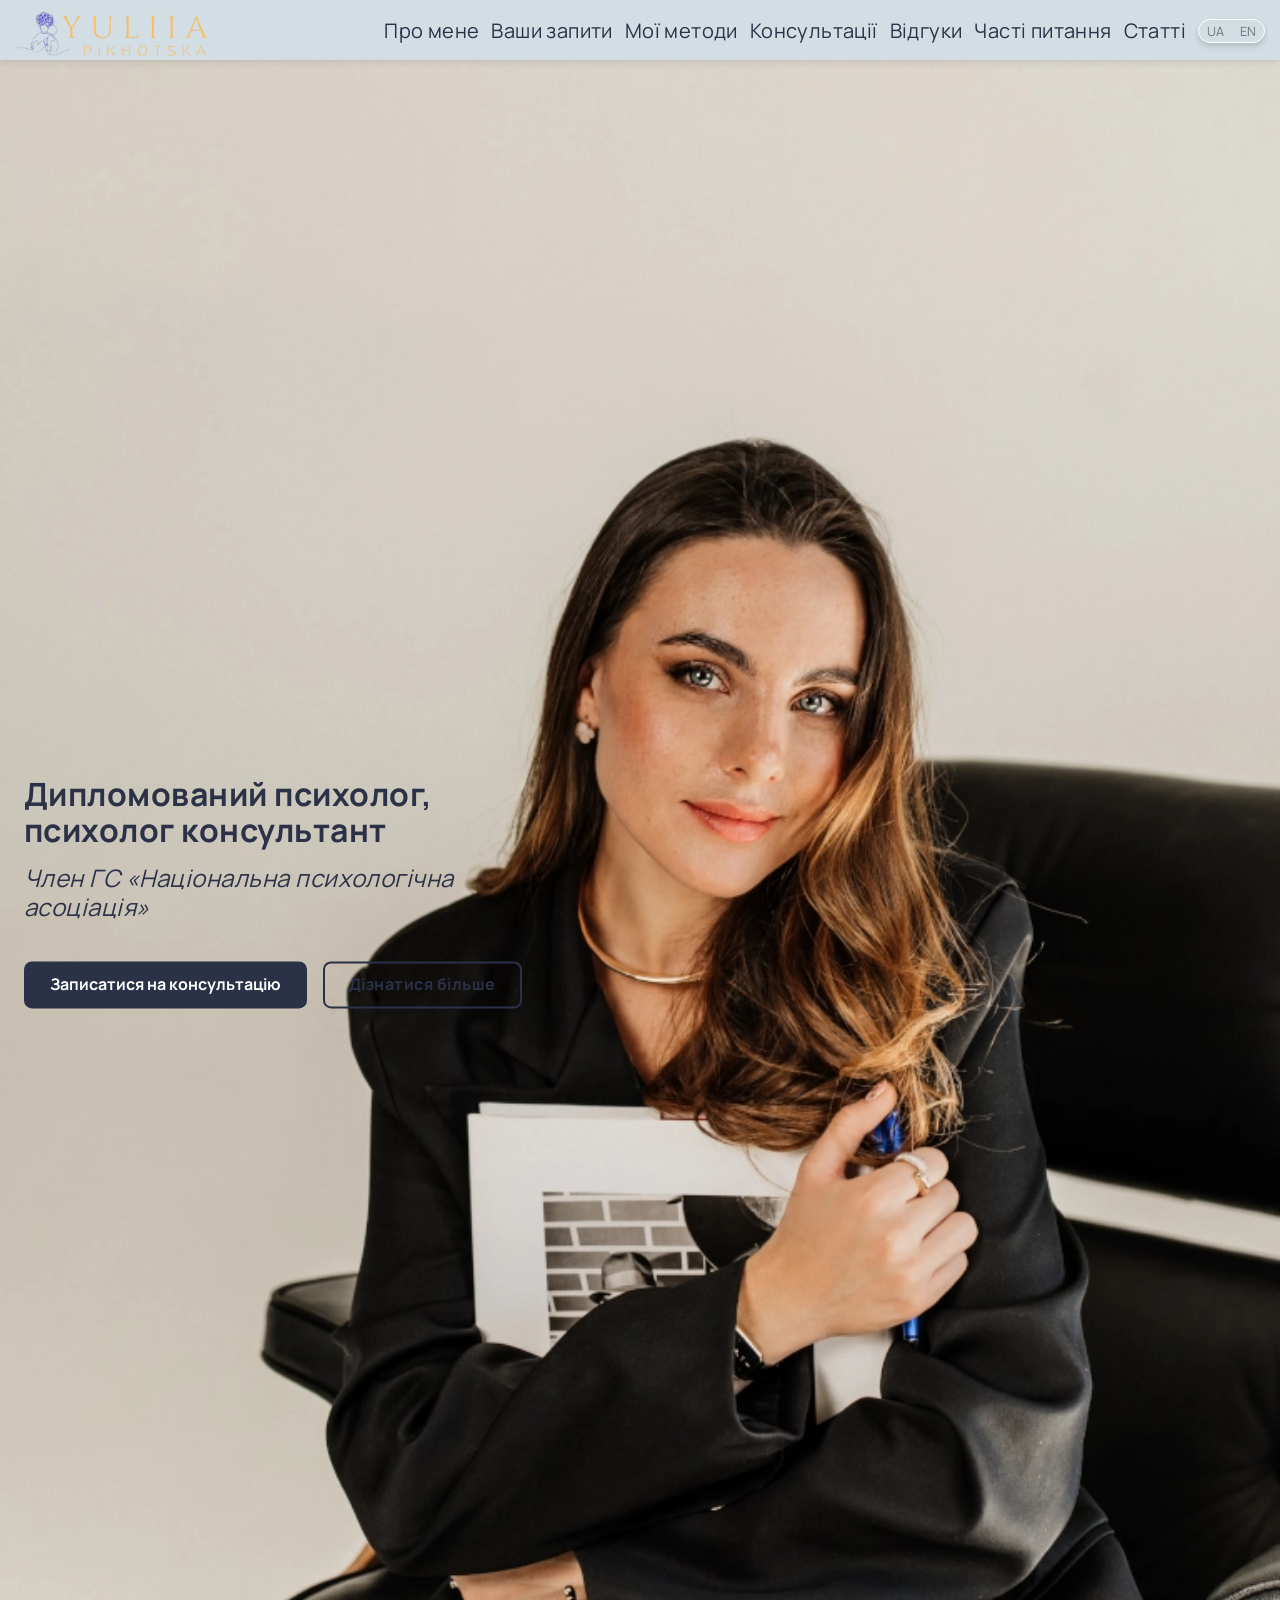
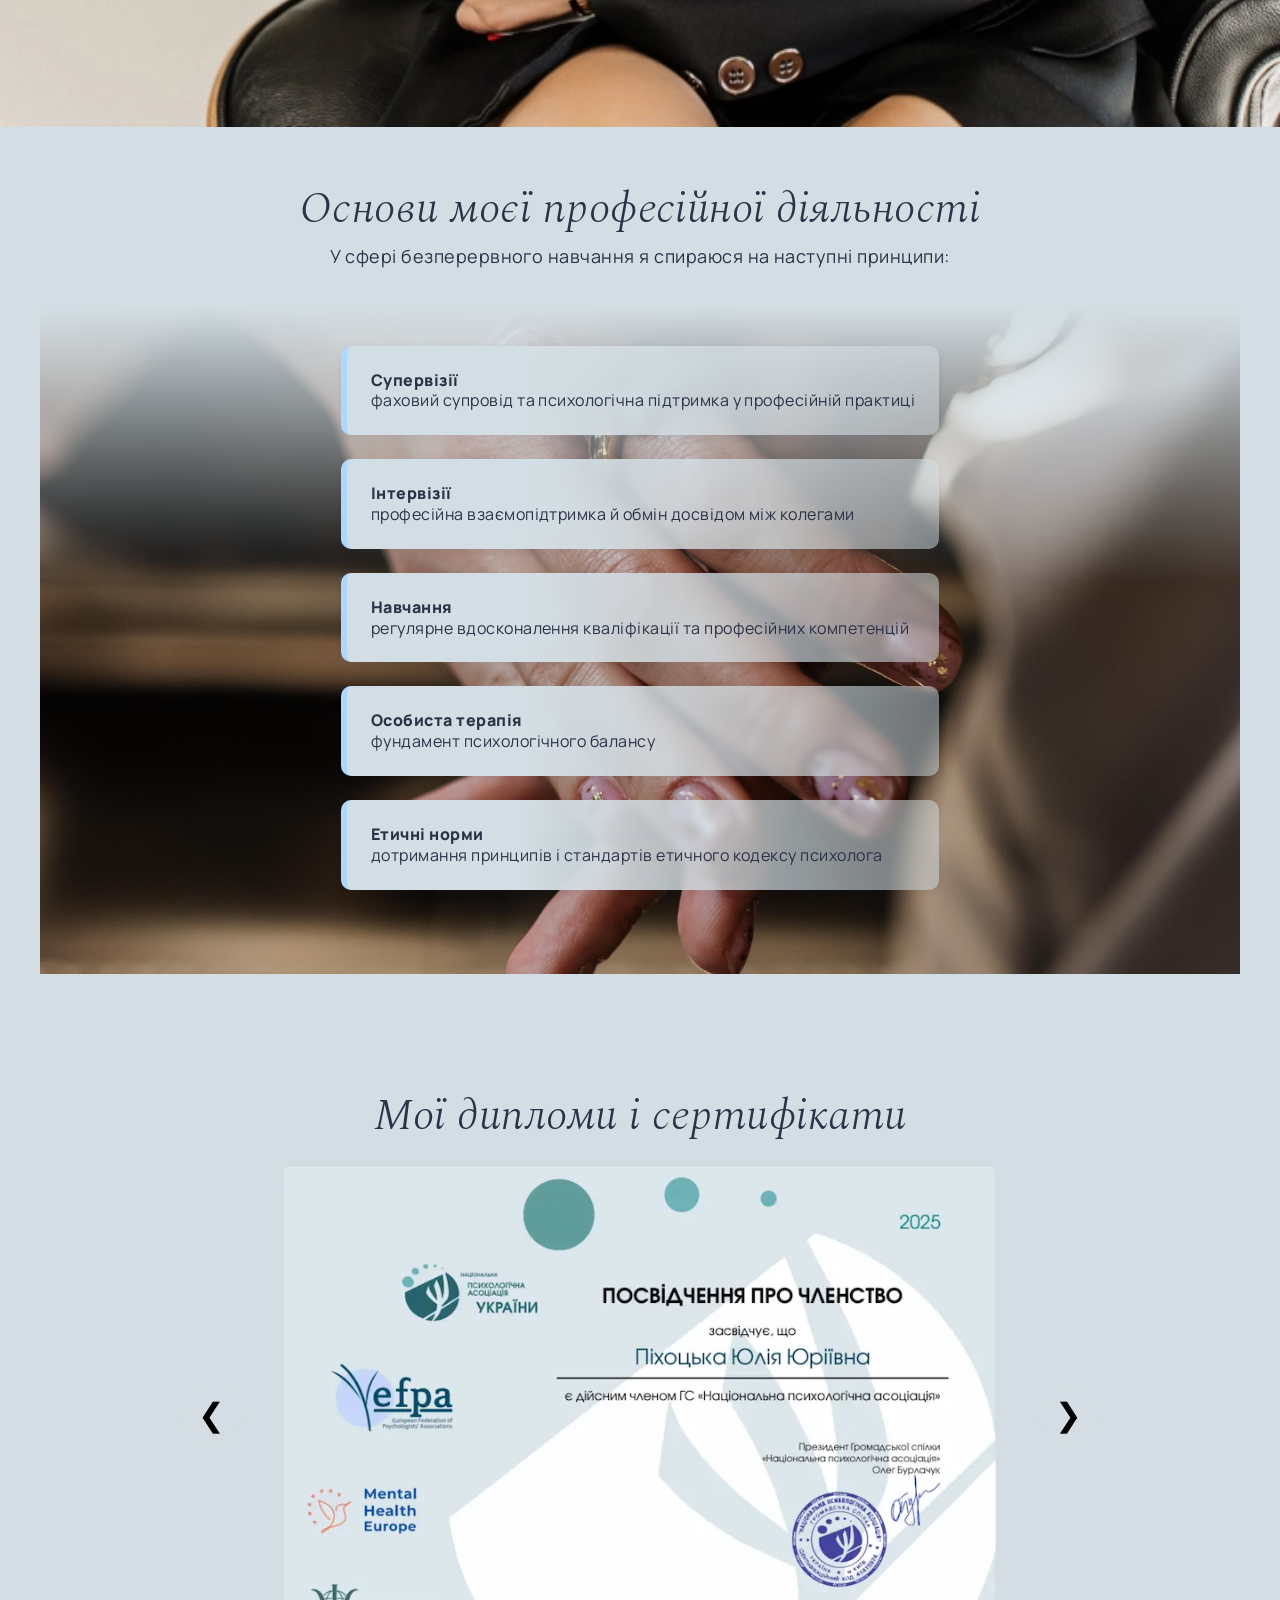
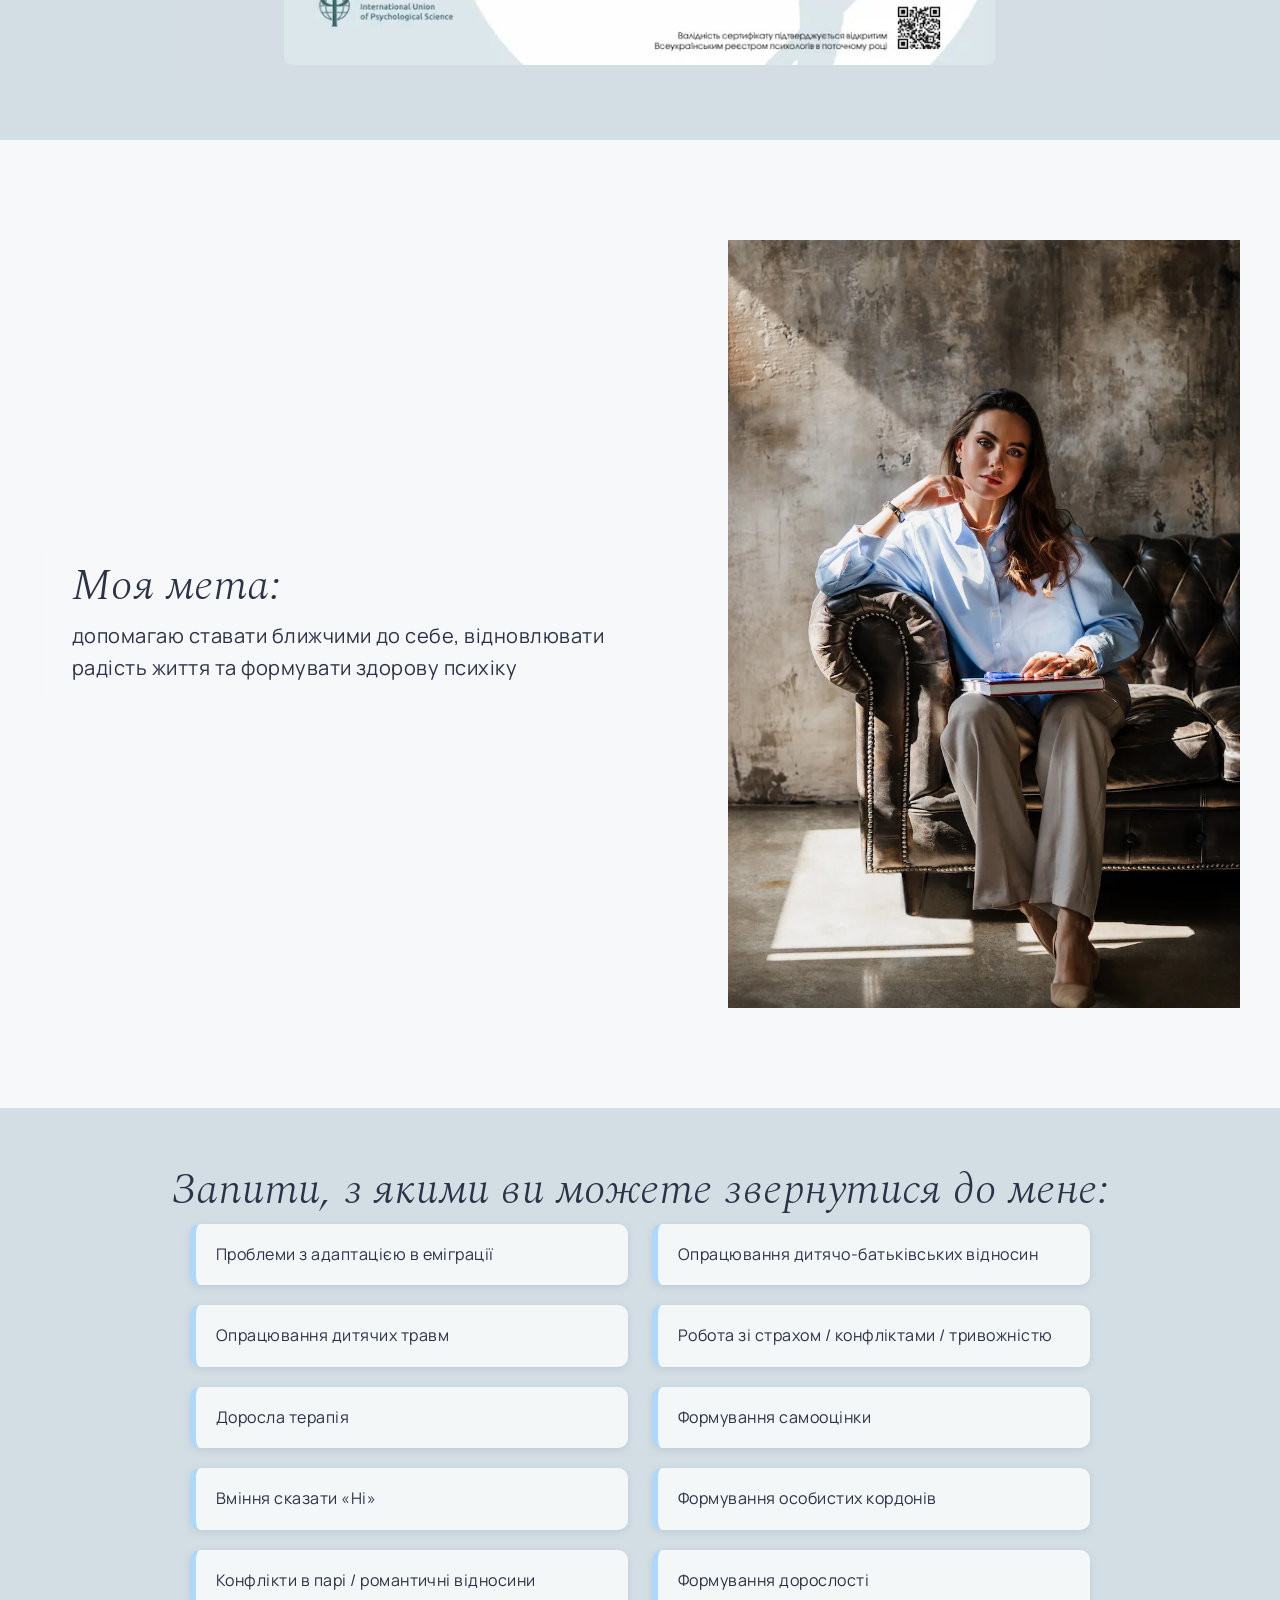
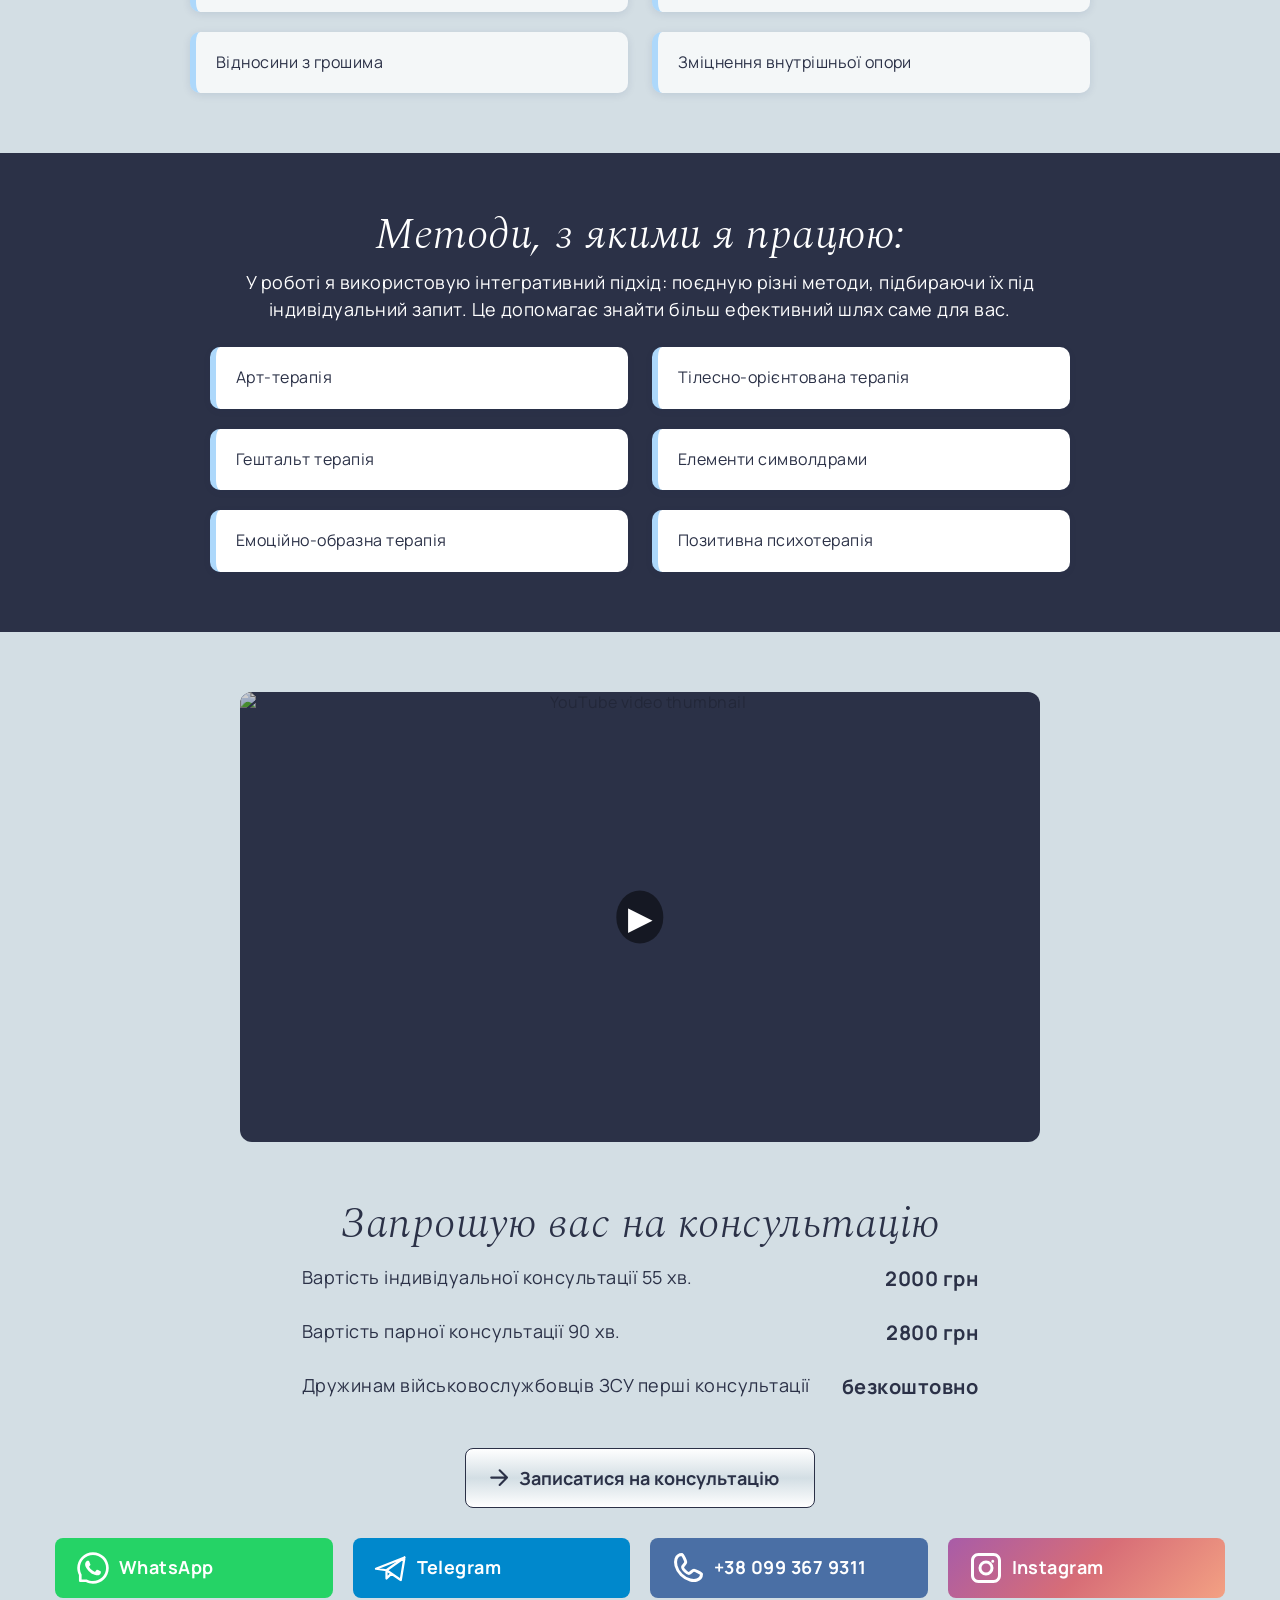
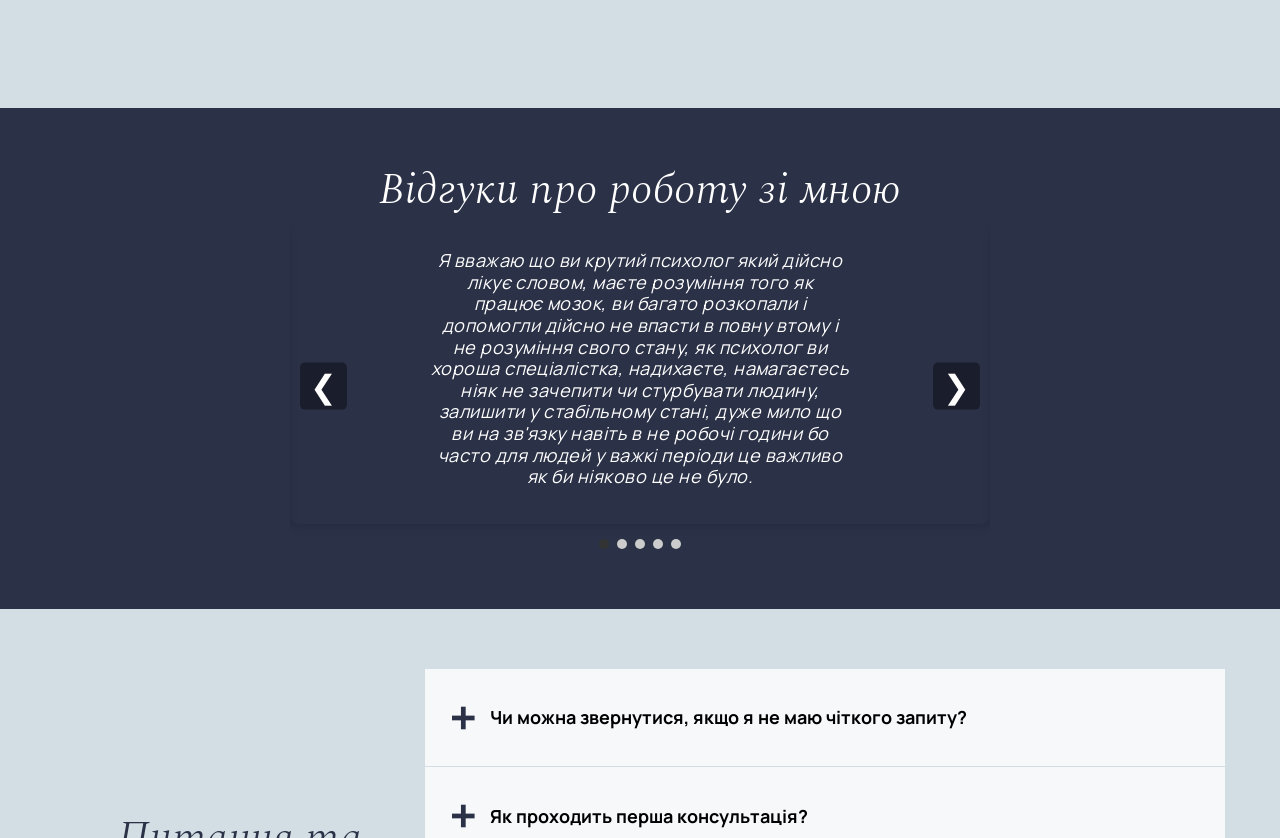
==== commit 1fba98bc: "update styles" ====
--- a/index.html
+++ b/index.html
@@ -601,14 +601,10 @@
 
         <section class="section section-articles" id="articles">
             <div class="container">
-                <div class="articles-badge-wrap">
-                    <div class="articles-badge">
-                        <h2 class="articles-badge__title">Корисні статті</h2>
-                    </div>
-                    <p class="articles-subtitle">
-                        Прості пояснення складних психологічних процесів та практичні поради для відновлення внутрішнього ресурсу
-                    </p>
-                </div>
+                <h2 class="section__title">Корисні статті</h2>
+                <p class="section__subtitle">
+                    Прості пояснення складних психологічних процесів та практичні поради для відновлення внутрішнього ресурсу
+                </p>
 
                 <div class="articles-grid" id="articlesGrid">
                 </div>
@@ -650,7 +646,7 @@
         </div>
 
         <div class="footer__bottom">
-            <p data-i18n="footer.copyright">© 2025 Юлія Піхоцька</p>
+            <p data-i18n="footer.copyright">© 2025–2026 Юлія Піхоцька</p>
         </div>
     </footer>
 
--- a/css/main.min.css
+++ b/css/main.min.css
@@ -1 +1 @@
-@font-face{font-family:"Manrope";font-style:normal;font-weight:400;src:url("../../fonts/Manrope/Manrope-Regular.woff2") format("woff2"),url("../../fonts/Manrope/Manrope-Regular.ttf") format("truetype");font-display:swap}@font-face{font-family:"Manrope";font-style:normal;font-weight:600;src:url("../../fonts/Manrope/Manrope-SemiBold.woff2") format("woff2"),url("../../fonts/Manrope/Manrope-SemiBold.ttf") format("truetype");font-display:swap}@font-face{font-family:"Manrope";font-style:normal;font-weight:700;src:url("../../fonts/Manrope/Manrope-Bold.woff2") format("woff2"),url("../../fonts/Manrope/Manrope-Bold.ttf") format("truetype");font-display:swap}@font-face{font-family:"Manrope";font-style:normal;font-weight:900;src:url("../../fonts/Manrope/Manrope-ExtraBold.woff2") format("woff2"),url("../../fonts/Manrope/Manrope-ExtraBold.ttf") format("truetype");font-display:swap}@font-face{font-family:"Spectral-LightItalic";font-style:italic;font-weight:300;src:url("../../fonts/Spectral/Spectral-LightItalic.woff2") format("woff2"),url("../../fonts/Spectral/Spectral-LightItalic.ttf") format("truetype");font-display:swap}/*! modern-normalize v1.1.0 | MIT License | https://github.com/sindresorhus/modern-normalize */*,::before,::after{box-sizing:border-box}html{-moz-tab-size:4;-o-tab-size:4;tab-size:4}html{line-height:1.15;-webkit-text-size-adjust:100%}body{margin:0}body{font-family:system-ui,-apple-system,"Segoe UI",Roboto,Helvetica,Arial,sans-serif,"Apple Color Emoji","Segoe UI Emoji"}hr{height:0;color:inherit}abbr[title]{-webkit-text-decoration:underline dotted;text-decoration:underline dotted}b,strong{font-weight:bolder}code,kbd,samp,pre{font-family:ui-monospace,SFMono-Regular,Consolas,"Liberation Mono",Menlo,monospace;font-size:1em}small{font-size:80%}sub,sup{font-size:75%;line-height:0;position:relative;vertical-align:baseline}sub{bottom:-0.25em}sup{top:-0.5em}table{text-indent:0;border-color:inherit}button,input,optgroup,select,textarea{font-family:inherit;font-size:100%;line-height:1.15;margin:0}button,select{text-transform:none}button,[type=button],[type=reset],[type=submit]{-webkit-appearance:button;-moz-appearance:button;appearance:button}::-moz-focus-inner{border-style:none;padding:0}:-moz-focusring{outline:1px dotted ButtonText}:-moz-ui-invalid{box-shadow:none}legend{padding:0}progress{vertical-align:baseline}::-webkit-inner-spin-button,::-webkit-outer-spin-button{height:auto}[type=search]{-webkit-appearance:textfield;-moz-appearance:textfield;appearance:textfield;outline-offset:-2px}::-webkit-search-decoration{-webkit-appearance:none}::-webkit-file-upload-button{-webkit-appearance:button;font:inherit}summary{display:list-item}:root{color-scheme:light;background-color:#fff;filter:none !important}body{color:#2b3147;background-color:#f6f8fa;font-family:"Manrope","Arial",sans-serif;font-size:16px;letter-spacing:.03em;box-sizing:border-box;line-height:1.3}h1,h2,h3,h4,h5,h6,p,ul{margin-top:0;margin-bottom:0}h2,h3,h4,h5,h6{font-family:"Spectral","Georgia",serif;font-weight:300;line-height:1;font-style:italic}img{display:block;max-width:100%;height:auto}section{scroll-margin-top:60px}ul,ol,li{list-style:none;margin:0;padding:0}@media(prefers-color-scheme: dark){.hero-section__title,.hero-section__subtitle{color:#fff;text-shadow:0 4px 24px rgba(42,0,0,.3)}:root{color:#fff;background-color:#333}}.section-video .consultation-prices,.main-nav__list{padding:0;margin:0;list-style:none;display:flex;gap:30px}.main-nav__link,.logo{margin-top:0;margin-bottom:0;text-decoration:none}.container{min-width:320px;max-width:100%;padding-left:15px;padding-right:15px;margin:0 auto}@media screen and (min-width: 480px){.container{width:480px}}@media screen and (min-width: 768px){.container{width:768px}}@media screen and (min-width: 1200px){.container{width:1200px}}@media screen and (min-width: 1440px){.container{width:1440px}}.logo{font-weight:700;color:#2b3147}.logo--dark{color:#2b3147}.logo--white{color:#fff}.button{display:flex;justify-content:center;align-items:center;margin:0 auto;box-shadow:0px 4px 4px rgba(0,0,0,.15);border:none;border-radius:4px;font-family:inherit;font-weight:700;font-size:16px;line-height:1.88;letter-spacing:.06em;cursor:pointer;transition:background-color 250ms cubic-bezier(0.4, 0, 0.2, 1)}.page-header{position:sticky;top:0;left:0;height:60px;background:#d3dee4;border-bottom:1px solid #d3dee4;box-shadow:0 2px 8px rgba(0,0,0,.1);z-index:100}.page-header__container{display:flex;justify-content:center;align-items:center;justify-content:space-around}@media screen and (min-width: 1200px){.page-header__container{justify-content:space-between}}.page-header__logo{padding-top:8px;padding-bottom:2px}.page-header__logo img{height:40px;width:auto}@media screen and (min-width: 768px){.page-header__logo img{height:40px}}@media screen and (min-width: 1200px){.page-header__logo img{height:52px}}@media screen and (max-width: 800px){.menu-button{border:none;background-color:rgba(0,0,0,0);z-index:2;cursor:pointer}.menu-button.is-open{position:absolute;top:10px;right:15px}.menu-button__icon-cross{display:none}.menu-button.is-open .menu-button__icon-cross{display:block}.menu-button.is-open .menu-button__icon-cross:hover{fill:#2b3147}.menu-button.is-open .menu-button__icon-burger{display:none}.menu-container{display:none;position:absolute;top:0;left:0;width:100%;z-index:1;padding:48px 40px;background-color:#fff;flex-direction:column;align-items:flex-start}.menu-container.is-open{display:flex}.menu-container .main-nav__list{flex-direction:column;margin-bottom:50px}.page-header__container{justify-content:space-between}}@media screen and (min-width: 801px){.page-header .menu-button{display:none}.menu-container{display:flex !important;display:flex;justify-content:center;align-items:center}}.main-nav__list{flex-direction:column;gap:20px;margin-bottom:200px}@media screen and (min-width: 768px){.main-nav__list{flex-direction:row;gap:12px;margin-bottom:0}}.main-nav__item{position:relative}.main-nav__link{color:#757575;font-weight:500;font-size:20px;line-height:1.17;letter-spacing:.02em;color:#2b3147}@media screen and (min-width: 768px){.main-nav__link{display:block;padding-top:16px;padding-bottom:16px;font-weight:500;font-size:14px;line-height:1.14}}@media screen and (min-width: 1200px){.main-nav__link{font-size:18px}}@media screen and (min-width: 1140px){.main-nav__link{font-size:20px}}.main-nav__link:hover,.main-nav__link:focus{text-decoration:underline}.lang-switch{display:inline-flex;margin-left:12px;border-radius:12px;overflow:hidden;border:1px solid #fff;box-shadow:0 4px 6px rgba(0,0,0,.1),0 2px 4px rgba(0,0,0,.06);font-size:.8rem;background-color:#d3dee4}.lang-switch button{flex:1;padding:4px 8px;background-color:rgba(0,0,0,0);border:none;cursor:pointer;transition:all .2s;color:#757575}.lang-switch button:hover,.lang-switch button:focus{background-color:#d3dee4;color:#fff}.lang-switch button.active{background-color:#fff;color:#d3dee4;box-shadow:inset 0 2px 4px rgba(0,0,0,.2)}.page-header__container{display:flex;align-items:center;justify-content:space-between;width:100%}@media screen and (max-width: 767.5px){.page-header__container{justify-content:space-between}}.header__contact-btn{width:100%;padding:12px 18px;margin-bottom:20px;background-color:#d3dee4;color:#2b3147;border:1px solid #d3dee4;font-size:18px;font-weight:600;text-align:center;border:none;border-radius:6px;cursor:pointer;transition:background-color .3s ease}.header__contact-btn:hover,.header__contact-btn:focus{outline:1px solid #003a79}.header__contact-btn:active{transform:translateY(0)}@media screen and (min-width: 801px){.header__contact-btn{display:none}}.section{padding-top:36px;padding-bottom:36px}.section--background{background-color:#d3dee4}@media screen and (min-width: 768px){.section{padding-top:60px;padding-bottom:60px}}@media screen and (min-width: 1440px){.section{padding-top:90px;padding-bottom:90px}}.section__title{font-family:"Spectral-LightItalic",serif;margin-bottom:12px;color:#2b3147;font-weight:300;font-style:italic;font-size:28px;line-height:1;text-align:center}@media screen and (min-width: 480px){.section__title{font-size:30px}}@media screen and (min-width: 768px){.section__title{font-size:32px}}@media screen and (min-width: 980px){.section__title{font-size:36px}}@media screen and (min-width: 1024px){.section__title{font-size:44px}}@media screen and (min-width: 1440px){.section__title{font-size:48px}}.section__title--hidden{position:absolute;white-space:nowrap;width:1px;height:1px;overflow:hidden;border:0;padding:0;clip:rect(0 0 0 0);clip-path:inset(50%);margin:-1px}.section__subtitle{margin-bottom:16px;font-size:16px;line-height:1.5;text-align:center}@media screen and (min-width: 768px){.section__subtitle{font-size:18px;margin-bottom:24px}}@media screen and (min-width: 1440px){.section__subtitle{font-size:20px;margin-bottom:32px}}.hero-section{position:relative;background-color:#d3dee4;overflow:hidden}.hero-section .container{position:relative;display:flex;flex-direction:column;align-items:center;justify-content:center;text-align:center;width:100%;margin:0 auto;padding:0}.hero-section .hero-section__content{position:static;top:auto;left:auto;transform:none;padding:1rem 1.5rem;z-index:2;width:100%;max-width:90%;text-align:center;margin:0 auto 1.5rem}.hero-section .hero-section__content .hero-section__title{font-size:1rem;font-weight:700;line-height:1.1;margin-bottom:.5rem}.hero-section .hero-section__content .hero-section__subtitle{font-family:"Manrope",sans-serif;font-size:.9rem;line-height:1.2}@media(min-width: 480px){.hero-section .hero-section__content{width:90%}.hero-section .hero-section__content .hero-section__title{font-size:1.2rem}.hero-section .hero-section__content .hero-section__subtitle{font-size:1rem}}@media(min-width: 768px){.hero-section .hero-section__content{position:absolute;top:50%;left:0%;transform:translate(0, -50%);width:55%;padding:1.5rem;text-align:left;margin:0}.hero-section .hero-section__content .hero-section__title{font-size:1.5rem;margin-bottom:1rem}.hero-section .hero-section__content .hero-section__subtitle{font-size:1rem}}@media(min-width: 1024px){.hero-section .hero-section__content{width:50%}.hero-section .hero-section__content .hero-section__title{font-size:1.75rem;margin-bottom:1rem}.hero-section .hero-section__content .hero-section__subtitle{font-size:1.25rem}}@media(min-width: 1200px){.hero-section .hero-section__content{width:45%}.hero-section .hero-section__content .hero-section__title{font-size:2rem;margin-bottom:1rem}.hero-section .hero-section__content .hero-section__subtitle{font-size:1.5rem}}@media(min-width: 1440px){.hero-section .hero-section__content{left:2%}.hero-section .hero-section__content .hero-section__title{font-size:2.8rem;margin-bottom:1rem}.hero-section .hero-section__content .hero-section__subtitle{font-size:2rem}}@media(min-width: 1920px){.hero-section .hero-section__content{width:45%;left:2%;padding:3rem}.hero-section .hero-section__content .hero-section__title{font-size:3.5rem}.hero-section .hero-section__content .hero-section__subtitle{font-size:2.5rem}}.hero-section .hero-section__image-wrapper{position:relative;max-width:100%;margin:0 auto;flex-shrink:0;z-index:1;width:100%}@media(min-width: 480px)and (max-width: 767px){.hero-section .hero-section__image-wrapper{width:480px}}.hero-section .hero-section__image-wrapper img{display:block;width:100%;height:auto;-o-object-fit:contain;object-fit:contain;transition:transform .5s ease}.hero-section .hero-section__image-wrapper:hover img{transform:scale(1.03)}@media(min-width: 768px){.hero-section .hero-section__image-wrapper img{border-radius:0}}.hero-section .hero-section__actions{display:flex;flex-direction:column;align-items:center;gap:12px;margin-top:1.5rem}@media(min-width: 768px){.hero-section .hero-section__actions{flex-direction:row;flex-wrap:wrap;justify-content:flex-start;gap:16px;margin-top:2.5rem}}.hero-section .hero-section__btn{display:inline-flex;align-items:center;justify-content:center;padding:.8rem 2rem;font-size:1rem;font-weight:700;line-height:1.2;border-radius:8px;white-space:nowrap;border:2px solid rgba(0,0,0,0);cursor:pointer;transition:all .5s ease;text-decoration:none;width:100%}@media(min-width: 768px){.hero-section .hero-section__btn{width:auto;padding:12px 24px}}.hero-section .hero-section__btn:not(.hero-section__btn--secondary){background-color:#2b3147;color:#fff;border-color:#2b3147}.hero-section .hero-section__btn:not(.hero-section__btn--secondary):hover{background-color:#003a79;border-color:#003a79}.hero-section .hero-section__btn--secondary{background-color:rgba(0,0,0,0);color:#2b3147;border-color:#2b3147}.hero-section .hero-section__btn--secondary:hover{background-color:#003a79;color:#fff;border-color:#003a79}#contactModal{display:none;position:fixed;z-index:1001;left:0;top:0;width:100%;height:100%;background-color:rgba(0,0,0,.2);justify-content:center;align-items:center}.modal.show{display:flex !important}.modal__content-wrapper{background:#fff;border-radius:10px;max-width:500px;width:90%;padding:30px;position:relative;box-shadow:0 5px 25px rgba(0,0,0,.2);max-height:90vh;overflow-y:auto}#contactClose{position:absolute;top:15px;right:20px;font-size:28px;font-weight:bold;cursor:pointer;color:#2b3147}#contactClose:hover{color:#2b3147}.form label{display:block;margin-top:15px;margin-bottom:5px;font-weight:500;color:#757575}.form input,.form textarea{display:block;width:100%;padding:10px;font-size:14px;border:1px solid #d3dee4;border-radius:6px;box-sizing:border-box;background-color:#f6f8fa;color:#2b3147}.form input:focus,.form textarea:focus{border-color:#add8fb;outline:none;background-color:#e8f6fe}.form textarea{min-height:80px;resize:vertical}.form button[type=submit]{display:block;margin:0 auto;margin-top:20px;min-width:250px;min-height:48px;padding:10px 18px;background-color:#2b3147;color:#fff;border:none;font-size:15px;border-radius:6px;cursor:pointer;transition:all .3s ease}.form button[type=submit]:hover{background-color:#add8fb;color:#2b3147}.form h2{font-size:18px;margin-bottom:20px;color:#2b3147}#goal{padding:60px 20px;text-align:center;color:#2b3147}#goal .goal-wrapper{display:flex;flex-direction:column;align-items:center;justify-content:center;gap:20px}@media screen and (min-width: 768px){#goal .goal-wrapper .goal-title{-moz-text-align-last:left;text-align-last:left}}#goal .goal-wrapper .goal-text-wrapper{padding:2rem;max-width:90%;margin:0 auto;text-align:center;backdrop-filter:blur(6px);color:#2b3147;border-radius:16px;z-index:2}#goal .goal-wrapper .goal-text{font-size:16px;line-height:1.6}#goal .goal-wrapper .goal-photo{width:100%;max-width:500px;aspect-ratio:2/3;-o-object-fit:cover;object-fit:cover;border-radius:12px;transition:opacity .6s ease,transform .3s ease}#goal .goal-wrapper .goal-photo:hover{transform:scale(1.05)}@media screen and (min-width: 768px){#goal{padding:80px 20px}#goal .goal-wrapper{flex-direction:row;align-items:center;justify-content:space-between;gap:40px}#goal .goal-wrapper .goal-text{text-align:left;font-size:18px}#goal .goal-wrapper .goal-photo{max-width:45%}}@media screen and (min-width: 1200px){#goal{padding:100px 40px}#goal .goal-wrapper{gap:60px}#goal .goal-wrapper .goal-text{font-size:20px}#goal .goal-wrapper .goal-photo{max-width:40%}}#about{color:#2b3147;text-align:center;background-color:#d3dee4}@media screen and (min-width: 768px){#about{background-size:100%}}#about .container{background:linear-gradient(#d3dee4 15%, rgba(211, 222, 228, 0) 50%),url("/images/IMG_4400.JPG");background-repeat:no-repeat;background-position:center center;background-size:cover;min-height:500px}#about p{margin-bottom:16px}#about .about-wrapper{display:flex;justify-content:center}#about .about-list{text-align:left;max-width:800px;margin:0 auto;padding:60px 0}#about .about-list__item{position:relative;background:linear-gradient(90deg, #d3dee4 30%, rgba(211, 222, 228, 0.5));backdrop-filter:blur(3px);border-left:6px solid #add8fb;padding:24px;border-radius:10px;margin-bottom:24px;box-shadow:0 2px 8px rgba(0,40,100,.05);transition:transform .25s ease,box-shadow .25s ease}#about .about-list__item .bold{font-weight:900}#about .about-list__item:hover{transform:translateY(-3px);box-shadow:0 6px 16px rgba(0,40,100,.08)}#about .about-list__item::before{content:"";position:absolute;left:15px;top:50%;transform:translateY(-50%);width:22px;height:22px;color:#d3dee4}.carousel{position:relative;overflow:hidden;width:100%;margin-top:2rem}@media screen and (min-width: 1200px){.carousel{width:80%;margin:0 auto}}.carousel__track-container{overflow:hidden}.carousel__track{display:flex;transition:transform .6s ease;padding:0}.carousel__item{flex:0 0 100%;display:flex;justify-content:center;align-items:center;padding:15px;background:rgba(211,222,228,.5);border-radius:12px}.carousel__item img{width:100%;height:auto;max-height:500px;-o-object-fit:contain;object-fit:contain;aspect-ratio:attr(width)/attr(height);border-radius:8px;transition:transform .4s ease}.carousel__item img:hover{transform:scale(1.05)}.carousel__btn{position:absolute;top:50%;transform:translateY(-50%);background:rgba(211,222,228,.5);border:none;font-size:2rem;padding:.3em .5em;cursor:pointer;border-radius:50%;z-index:2;transition:background .3s ease,transform .2s ease}.carousel__btn:hover{background:#d3dee4;transform:scale(1.1)}.carousel__btn.prev{left:10px}.carousel__btn.next{right:10px}.carousel__item{flex:0 0 100%;min-width:100%}@media(min-width: 980px){.carousel__item{flex:0 0 50%}}@media(min-width: 1440px){.carousel__item{flex:0 0 33.33%}}#requests{color:#2b3147;text-align:center}#requests .container{margin:0 auto;padding:0 20px}#requests .requests-list{display:grid;grid-template-columns:1fr;gap:18px;text-align:left;max-width:900px;margin:0 auto}@media screen and (min-width: 900px){#requests .requests-list{grid-template-columns:1fr 1fr;gap:20px 24px}}#requests .requests-list__item{position:relative;background:hsla(0,0%,100%,.75);border-left:6px solid #add8fb;padding:18px 20px;border-radius:10px;box-shadow:0 2px 8px rgba(0,40,100,.1);transition:transform .25s ease,box-shadow .25s ease;display:flex;align-items:center;width:100%;max-width:450px;min-height:60px;margin:0 auto}#requests .requests-list__item:hover{transform:translateY(-3px);box-shadow:0 6px 16px rgba(0,40,100,.08)}#requests .requests-list__item .requests-list__icon{position:absolute;left:15px;top:50%;transform:translateY(-50%)}#requests .requests-list__item .requests-list__inscription{font-size:16px;line-height:1.6;color:#2b3147}#methods{color:#fff;background-color:#2b3147;text-align:center}#methods .container{max-width:900px;margin:0 auto;padding:0 20px}#methods .section__title{color:#fff}#methods .methods-list{display:grid;grid-template-columns:1fr;gap:18px;text-align:left;max-width:900px;margin:0 auto}@media screen and (min-width: 900px){#methods .methods-list{grid-template-columns:1fr 1fr;gap:20px 24px}}#methods .methods-list__item{position:relative;display:flex;align-items:center;gap:14px;background:#fff;border-left:6px solid #add8fb;padding:18px 20px;border-radius:10px;box-shadow:0 2px 8px rgba(0,40,100,.05);transition:transform .25s ease,box-shadow .25s ease;width:100%;max-width:450px;margin:0 auto}#methods .methods-list__item:hover{transform:translateY(-3px);box-shadow:0 6px 16px rgba(0,40,100,.08)}#methods .methods-list__item span{font-size:16px;line-height:1.6;color:#2b3147}.section-video{text-align:center;padding:60px 0}.section-video .video-wrapper{max-width:900px;margin:0 auto 40px;border-radius:12px;overflow:hidden;box-shadow:0 6px 18px rgba(0,0,0,.1)}.section-video .video-wrapper iframe{width:100%;height:500px;border:none}.section-video .consultation-block{max-width:700px;margin:0 auto}.section-video .consultation-prices{display:flex;flex-direction:column;gap:12px}.section-video .consultation-prices__item{display:flex;justify-content:space-between;border-radius:10px;padding:8px 12px;font-size:18px;transition:all .3s ease}.section-video .consultation-prices__item span{color:#2b3147}.section-video .consultation-prices__item strong{color:#2b3147;font-size:20px}@media screen and (max-width: 768px){.section-video .video-wrapper iframe{height:300px}.section-video .consultation-title{font-size:28px !important}.section-video .consultation-prices__item{flex-direction:column;align-items:center;text-align:center;gap:8px}}.contact-box{margin:40px auto;border-radius:12px;text-align:center}.contact-box .contact-text{font-size:20px;font-weight:700;margin-bottom:20px}.contact-box .contactBtn{display:inline-flex;align-items:center;width:100%;max-width:280px;min-height:60px;gap:8px;margin:0 auto 20px;padding:12px 20px;background:linear-gradient(180deg, #ffffff 0%, #d3dee4 50%, #ffffff 100%);color:#2b3147;font-size:14px;font-weight:700;text-align:center;border:1px solid #2b3147;border-radius:8px;cursor:pointer;transition:background .3s ease,color .3s ease}.contact-box .contactBtn:hover{background:#003a79;color:#fff}@media screen and (min-width: 480px){.contact-box .contactBtn{max-width:350px;font-size:18px}}@media screen and (min-width: 768px){.contact-box .contactBtn{max-width:350px;font-size:18px}}@media screen and (min-width: 1440px){.contact-box .contactBtn{margin-bottom:30px}}.contact-box .contact-links{display:flex;flex-direction:column;gap:8px}@media screen and (min-width: 1200px){.contact-box .contact-links{flex-direction:row;justify-content:center;gap:20px}}.contact-box .contact-link{display:flex;align-items:center;justify-content:flex-start;width:100%;max-width:280px;gap:8px;margin:10px auto;padding:12px;border-radius:8px;font-size:16px;font-weight:700;text-decoration:none;color:#fff;transition:all .3s ease}@media screen and (min-width: 480px){.contact-box .contact-link{max-width:350px;font-size:18px}}@media screen and (min-width: 768px){.contact-box .contact-link{padding:12px 20px;font-size:18px;max-width:350px}}@media screen and (min-width: 1440px){.contact-box .contact-link{margin:0}}.contact-box .contact-link.whatsapp{background:#25d366}.contact-box .contact-link.whatsapp:hover{background:#1da851}.contact-box .contact-link.telegram{background:#08c}.contact-box .contact-link.telegram:hover{background:#0077b3}.contact-box .contact-link.phone{background:#4a6fa5}.contact-box .contact-link.phone:hover{background:#3a5782}.contact-box .contact-link.instagram{background:linear-gradient(135deg, #a85ca8, #d76d77, #f3a183)}.contact-box .contact-link.instagram:hover{filter:brightness(1.08)}.youtube-facade{position:relative;width:100%;max-width:800px;margin:0 auto 60px;cursor:pointer;overflow:hidden;border-radius:12px;background:#2b3147}.youtube-facade img{width:100%;height:auto;display:block;filter:brightness(0.8);transition:filter .3s}.youtube-facade:hover img{filter:brightness(1)}.youtube-wrapper{position:relative;width:100%;padding-top:56.25%;overflow:hidden}.youtube-wrapper img,.youtube-wrapper iframe{position:absolute;top:0;left:0;width:100%;height:100%;-o-object-fit:cover;object-fit:cover}.play-button{position:absolute;top:50%;left:50%;transform:translate(-50%, -50%);font-size:2rem;background:rgba(0,0,0,.5);border:none;color:#fff;cursor:pointer;border-radius:50%;padding:.5rem .7rem}.play-button:hover{background:#d3dee4;color:#2b3147}.section-reviews{background-color:#2b3147}.section-reviews .section__title{color:#fff}.reviews-carousel{position:relative;overflow:hidden;width:100%;max-width:700px;margin:0 auto}.reviews-carousel .reviews-track{display:flex;transition:transform .6s ease;transform:translateX(0)}.reviews-carousel .review-card{display:flex;justify-content:center;align-items:center;flex:0 0 100%;height:360px;padding:12px;text-align:center;color:#fff;border-radius:10px;overflow:hidden;box-shadow:0 4px 8px rgba(0,0,0,.1)}@media(min-width: 420px){.reviews-carousel .review-card{height:300px}}.reviews-carousel .review-card__text{display:block;margin:0 auto;width:95%;font-size:16px;font-style:italic;margin-bottom:10px;line-height:1.2}@media(min-width: 420px){.reviews-carousel .review-card__text{width:360px}}@media(min-width: 768px){.reviews-carousel .review-card__text{width:420px;font-size:18px}}.reviews-carousel .nav{position:absolute;bottom:2%;transform:translateY(-50%);background:rgba(0,0,0,.4);color:#fff;border:none;font-size:2rem;cursor:pointer;padding:5px 10px;border-radius:5px;transition:background .3s}@media(min-width: 768px){.reviews-carousel .nav{top:50%;bottom:auto;transform:translateY(-50%)}}.reviews-carousel .nav:hover{background:rgba(0,0,0,.7)}.reviews-carousel .nav.prev{left:10px}.reviews-carousel .nav.next{right:10px}.reviews-carousel .pagination{display:flex;justify-content:center;margin-top:15px;gap:8px}.reviews-carousel .pagination .dot{width:10px;height:10px;border-radius:50%;background:#ccc;cursor:pointer;transition:background .3s}.reviews-carousel .pagination .dot.active{background:#333}@media screen and (min-width: 1200px){.section-faq .container{display:flex;justify-content:center;align-items:center;display:flex;flex-direction:row}}.accordion{max-width:800px;margin:0 auto;text-align:left}.accordion-item{border-bottom:1px solid #d3dee4}.accordion-header{display:flex;align-items:center;width:100%;text-align:left;padding:20px 24px;font-size:18px;font-weight:700;background:#f6f8fa;border:none;outline:none;cursor:pointer;transition:background-color .3s ease,color .3s ease}.accordion-header:hover{background:#2b3147;color:#d3dee4}.accordion-header:hover .icon-plus{color:#d3dee4}.accordion-content{max-height:0;overflow:hidden;transition:max-height .3s ease;padding:0 20px;background:#f6f8fa}.accordion-content p{margin:15px 0;font-size:16px;line-height:1.5;padding:8px}.icon-plus{display:inline-block;font-size:50px;text-align:center;color:#2b3147;margin-right:12px}.section-articles{background-color:#e8f6fe;padding:60px 0 70px}@media screen and (min-width: 768px){.section-articles{padding:80px 0 90px}}.articles-badge-wrap{text-align:center;margin-bottom:40px}@media screen and (min-width: 768px){.articles-badge-wrap{margin-bottom:50px}}.articles-badge{display:inline-block;background:#fff;padding:12px 36px;border-radius:40px;box-shadow:0 4px 18px rgba(43,49,71,.05);margin-bottom:16px}.articles-badge__title{font-family:"Spectral-LightItalic","Spectral",serif;font-style:italic;font-weight:300;font-size:26px;color:#2b3147;margin:0;line-height:1.1}@media screen and (min-width: 768px){.articles-badge__title{font-size:32px}}.articles-subtitle{max-width:680px;margin:0 auto;font-size:15px;line-height:1.55;color:#757575;text-align:center;padding:0 15px}@media screen and (min-width: 768px){.articles-subtitle{font-size:16px}}.articles-grid{display:grid;gap:28px;margin-bottom:44px}.articles-grid--single{grid-template-columns:1fr;max-width:440px;margin-left:auto;margin-right:auto}.articles-grid--two{grid-template-columns:1fr;max-width:880px;margin-left:auto;margin-right:auto}@media screen and (min-width: 768px){.articles-grid--two{grid-template-columns:repeat(2, 1fr)}}.articles-grid--three{grid-template-columns:1fr}@media screen and (min-width: 680px){.articles-grid--three{grid-template-columns:repeat(2, 1fr)}}@media screen and (min-width: 1024px){.articles-grid--three{grid-template-columns:repeat(3, 1fr)}}.article-card{position:relative;background:#fff;border-radius:20px;overflow:hidden;display:flex;flex-direction:column;box-shadow:0 6px 20px rgba(43,49,71,.05);transition:transform .3s cubic-bezier(0.25, 0.8, 0.25, 1),box-shadow .3s ease;height:100%}.article-card:hover{transform:translateY(-6px);box-shadow:0 14px 30px rgba(43,49,71,.12)}.article-card:hover .article-card__arrow{background:#2b3147;color:#fff;transform:translateX(3px)}.article-card:hover .article-card__image-wrap img{transform:scale(1.04)}.article-card__link-overlay{position:absolute;inset:0;z-index:2}.article-card__image-wrap{position:relative;width:100%;aspect-ratio:16/10;overflow:hidden;background:#d3dee4}.article-card__image-wrap img{width:100%;height:100%;-o-object-fit:cover;object-fit:cover;display:block;transition:transform .5s ease}.article-card__image-wrap--placeholder{background:linear-gradient(135deg, #d3dee4 0%, #e8f6fe 100%)}.article-card__placeholder{width:100%;height:100%;background:linear-gradient(135deg, #d3dee4 0%, #e8f6fe 100%)}.article-card__body{padding:24px;display:flex;flex-direction:column;flex-grow:1}.article-card__meta{display:flex;align-items:center;gap:8px;font-size:13px;color:#757575;margin-bottom:12px}.article-card__bullet{opacity:.6}.article-card__title{font-family:"Spectral-LightItalic","Spectral",serif;font-style:italic;font-weight:300;font-size:21px;line-height:1.35;color:#2b3147;margin:0 0 12px;display:-webkit-box;-webkit-line-clamp:3;line-clamp:3;-webkit-box-orient:vertical;overflow:hidden}.article-card__excerpt{font-size:14px;line-height:1.55;color:#757575;margin:0 0 20px;flex-grow:1;display:-webkit-box;-webkit-line-clamp:4;line-clamp:4;-webkit-box-orient:vertical;overflow:hidden}.article-card__footer{display:flex;align-items:center;justify-content:space-between;padding-top:16px;border-top:1px solid rgba(211,222,228,.5);margin-top:auto}.article-card__cta{font-size:11px;font-weight:700;letter-spacing:.08em;text-transform:uppercase;color:#2b3147}.article-card__arrow{display:inline-flex;align-items:center;justify-content:center;width:32px;height:32px;border-radius:50%;background:#e8f6fe;color:#2b3147;transition:background .25s,color .25s,transform .25s}.article-card__arrow svg{width:14px;height:14px}.articles-action{text-align:center}.articles-all-btn{display:inline-flex;align-items:center;justify-content:center;background:#fff;color:#2b3147;font-size:12px;font-weight:700;letter-spacing:.08em;text-transform:uppercase;padding:14px 38px;border-radius:30px;border:1px solid #d3dee4;box-shadow:0 4px 16px rgba(43,49,71,.05);text-decoration:none;transition:all .3s ease}.articles-all-btn:hover{background:#2b3147;color:#fff;box-shadow:0 6px 20px rgba(43,49,71,.15);transform:translateY(-2px)}.articles-empty{text-align:center;padding:40px;color:#757575;font-size:16px}.article-page{background-color:#f6f8fa;padding-top:24px}.article-page>.container{width:100%;max-width:760px;padding-left:16px;padding-right:16px;margin-left:auto;margin-right:auto}@media screen and (min-width: 768px){.article-page>.container{padding-left:20px;padding-right:20px}}@media screen and (min-width: 1200px){.article-page>.container{max-width:1040px}}@media screen and (min-width: 1440px){.article-page>.container{max-width:1200px;padding-left:24px;padding-right:24px}}.article-top-nav{display:flex;align-items:center;justify-content:space-between;gap:16px;margin-bottom:24px;flex-wrap:wrap}.breadcrumbs{display:flex;align-items:center;flex-wrap:wrap;gap:8px;font-size:13px;color:#757575}.breadcrumbs a{color:#757575;text-decoration:none;transition:color .2s}.breadcrumbs a:hover{color:#2b3147;text-decoration:underline}.breadcrumbs__separator{opacity:.5}.breadcrumbs__current{color:#2b3147;font-weight:500;max-width:320px;white-space:nowrap;overflow:hidden;text-overflow:ellipsis}@media screen and (min-width: 768px){.breadcrumbs__current{max-width:500px}}.article-back-btn{display:inline-flex;align-items:center;gap:6px;background:#fff;color:#2b3147;font-size:13px;font-weight:600;padding:8px 16px;border-radius:20px;text-decoration:none;box-shadow:0 2px 8px rgba(43,49,71,.05);transition:all .2s ease}.article-back-btn:hover{background:#e8f6fe;transform:translateX(-3px)}.article-header{margin-bottom:32px}.article-page-title{font-family:"Spectral-LightItalic","Spectral",serif;font-style:italic;font-weight:300;font-size:28px;line-height:1.25;color:#2b3147;margin:0 0 20px}@media screen and (min-width: 768px){.article-page-title{font-size:40px}}@media screen and (min-width: 1200px){.article-page-title{font-size:44px}}.article-header-meta{display:flex;align-items:center;justify-content:space-between;flex-wrap:wrap;gap:16px;padding-bottom:20px;border-bottom:1px solid rgba(211,222,228,.5)}.article-header-meta__left{display:flex;align-items:center;gap:12px;font-size:14px;color:#757575}.article-header-meta__author{font-weight:700;color:#2b3147}.article-header-meta__bullet{opacity:.5}.article-share{display:flex;align-items:center;gap:10px}.article-share__label{font-size:13px;font-weight:600;color:#757575}.article-share__links{display:flex;align-items:center;gap:8px}.article-share__btn{display:inline-flex;align-items:center;justify-content:center;width:34px;height:34px;border-radius:50%;background:#fff;color:#2b3147;box-shadow:0 2px 6px rgba(43,49,71,.08);text-decoration:none;border:none;cursor:pointer;position:relative;transition:transform .2s,background .2s,color .2s}.article-share__btn svg{width:16px;height:16px}.article-share__btn:hover{transform:scale(1.1);background:#2b3147;color:#fff}.article-share__btn.copied{background:#10b981;color:#fff}.article-share__btn[data-tooltip]:hover::after{content:attr(data-tooltip);position:absolute;bottom:120%;left:50%;transform:translateX(-50%);background:#2b3147;color:#fff;padding:4px 8px;border-radius:4px;font-size:11px;white-space:nowrap;pointer-events:none;z-index:10}.article-hero-media{width:100%;max-height:480px;border-radius:20px;overflow:hidden;margin-bottom:40px;box-shadow:0 8px 24px rgba(43,49,71,.06)}.article-hero-media img{width:100%;height:100%;max-height:480px;-o-object-fit:cover;object-fit:cover;display:block}.article-layout{display:block;margin-bottom:40px}@media screen and (min-width: 1200px){.article-layout{display:grid;grid-template-columns:minmax(0, 1fr) 290px;gap:36px;margin-bottom:70px}}.article-content{background:#fff;border-radius:20px;padding:24px 18px;box-shadow:0 4px 20px rgba(43,49,71,.04);font-size:15px;line-height:1.7;color:#2b3147}@media screen and (min-width: 768px){.article-content{padding:36px 32px;font-size:16px}}@media screen and (min-width: 1200px){.article-content{padding:44px 40px;font-size:17px}}.article-content p{margin-bottom:20px}.article-content p:last-child{margin-bottom:0}.article-content h2,.article-content h3,.article-content h4{font-family:"Spectral-LightItalic","Spectral",serif;font-style:italic;font-weight:300;color:#2b3147;line-height:1.3;margin-top:32px;margin-bottom:14px}.article-content h2{font-size:24px}@media screen and (min-width: 768px){.article-content h2{font-size:28px}}.article-content h3{font-size:20px}@media screen and (min-width: 768px){.article-content h3{font-size:22px}}.article-content blockquote{margin:24px 0;padding:16px 20px;background:#e8f6fe;border-left:4px solid #add8fb;border-radius:0 12px 12px 0;font-style:italic;color:#2b3147}.article-content blockquote p{margin-bottom:0}.article-content ul,.article-content ol{margin:16px 0 20px;padding-left:20px}.article-content ul li,.article-content ol li{margin-bottom:8px;line-height:1.6}.article-content ul li{list-style-type:disc}.article-content ol li{list-style-type:decimal}.article-content strong{font-weight:700;color:#2b3147}.article-sidebar{display:none}@media screen and (min-width: 1200px){.article-sidebar{display:flex;flex-direction:column;position:sticky;top:80px;gap:20px}}.sidebar-widget{background:#fff;border-radius:16px;padding:18px 20px;box-shadow:0 4px 16px rgba(43,49,71,.04)}@media screen and (min-width: 992px){.sidebar-widget{padding:24px 20px;border-radius:18px}}.sidebar-author__title{font-size:17px;font-weight:700;color:#2b3147;margin:0 0 4px}.sidebar-author__subtitle{font-size:12px;line-height:1.4;color:#757575;margin:0 0 16px}.sidebar-author__actions{display:flex;flex-direction:column;gap:8px}@media screen and (min-width: 480px)and (max-width: 991px){.sidebar-author__actions{flex-direction:row;align-items:center;gap:10px}.sidebar-author__actions .sidebar-author__btn-primary,.sidebar-author__actions .sidebar-author__btn-secondary{flex:1;margin:0}}.sidebar-author__btn-primary{display:flex;align-items:center;justify-content:center;width:100%;padding:10px 14px;background-color:#2b3147;color:#fff;font-size:13px;font-weight:600;border-radius:10px;border:none;cursor:pointer;text-decoration:none;transition:background-color .25s ease,transform .2s ease;box-shadow:0 3px 10px rgba(43,49,71,.12)}.sidebar-author__btn-primary:hover{background-color:#003a79;transform:translateY(-1px)}.sidebar-author__btn-secondary{display:flex;align-items:center;justify-content:center;width:100%;padding:10px 14px;background-color:#e8f6fe;color:#2b3147;font-size:13px;font-weight:600;border-radius:10px;border:none;cursor:pointer;text-decoration:none;transition:background-color .25s ease}.sidebar-author__btn-secondary:hover{background-color:#d3dee4}.sidebar-related__heading{font-size:16px;font-weight:700;color:#2b3147;margin:0 0 18px;padding-bottom:12px;border-bottom:1px solid rgba(211,222,228,.5)}.sidebar-related__list{display:flex;flex-direction:column;gap:16px}.sidebar-related-item .sidebar-related-link{display:block;text-decoration:none}.sidebar-related-item .sidebar-related-link:hover .sidebar-related-title{color:#003a79;text-decoration:underline}.sidebar-related-item .sidebar-related-title{display:block;font-size:14px;font-weight:600;color:#2b3147;line-height:1.4;margin-bottom:4px;transition:color .2s}.sidebar-related-item .sidebar-related-date{display:block;font-size:12px;color:#757575}.article-cta-banner{background-color:#2b3147;color:#fff;padding:60px 20px;text-align:center;position:relative;overflow:hidden}@media screen and (min-width: 768px){.article-cta-banner{padding:80px 24px}}.article-cta-banner__text{max-width:740px;margin:0 auto 32px;font-size:17px;line-height:1.65;font-weight:400;opacity:.95}@media screen and (min-width: 768px){.article-cta-banner__text{font-size:20px}}.article-cta-banner__actions{display:flex;align-items:center;justify-content:center;gap:16px;flex-wrap:wrap}.article-cta-banner__btn-white{display:inline-flex;align-items:center;justify-content:center;background:#fff;color:#2b3147;font-size:14px;font-weight:700;padding:14px 30px;border-radius:30px;border:none;cursor:pointer;text-decoration:none;box-shadow:0 4px 16px rgba(0,0,0,.2);transition:all .25s ease}.article-cta-banner__btn-white:hover{background:#e8f6fe;transform:translateY(-2px);box-shadow:0 6px 20px rgba(0,0,0,.25)}.article-cta-banner__btn-telegram{display:inline-flex;align-items:center;justify-content:center;gap:10px;background:hsla(0,0%,100%,.08);color:#fff;font-size:14px;font-weight:600;padding:13px 26px;border-radius:30px;border:1px solid hsla(0,0%,100%,.25);cursor:pointer;text-decoration:none;transition:all .25s ease}.article-cta-banner__btn-telegram svg{width:18px;height:18px;fill:currentColor}.article-cta-banner__btn-telegram:hover{background:hsla(0,0%,100%,.16);border-color:hsla(0,0%,100%,.45);transform:translateY(-2px)}.article-related-section{background-color:#f6f8fa;padding:60px 0 80px}@media screen and (min-width: 768px){.article-related-section{padding:80px 0 100px}}.article-related-section>.container{width:100%;max-width:1040px}.article-related-section__header{display:flex;align-items:flex-end;justify-content:space-between;margin-bottom:40px;flex-wrap:wrap;gap:16px}.article-related-section__tag{display:block;font-size:11px;font-weight:800;letter-spacing:.18em;text-transform:uppercase;color:#757575;margin-bottom:8px}.article-related-section__title{font-family:"Spectral-LightItalic","Spectral",serif;font-style:italic;font-weight:300;font-size:28px;color:#2b3147;margin:0}@media screen and (min-width: 768px){.article-related-section__title{font-size:36px}}.article-related-section__link{font-size:14px;font-weight:600;color:#2b3147;text-decoration:none;display:inline-flex;align-items:center;gap:4px;transition:color .2s,transform .2s}.article-related-section__link:hover{color:#003a79;transform:translateX(3px)}.footer{background-color:#2b3147;color:#fff;padding:2rem;font-size:14px;line-height:1.6;text-align:left}@media screen and (min-width: 768px){.footer{padding:3rem 0 1.5rem}}.footer__content{display:flex;flex-direction:column;gap:2rem;width:95%;margin:0 auto}@media screen and (min-width: 480px){.footer__content{width:60%}}@media screen and (min-width: 768px){.footer__content{flex-direction:row;justify-content:space-between;align-items:flex-start;width:80%}}.footer__info{max-width:250px}.footer__info .footer__title{font-family:"Spectral-LightItalic",serif;font-size:24px;font-weight:300;font-style:italic;line-height:1;margin-bottom:.25rem}.footer__info p{margin:.25rem 0}.footer a{color:#fff !important;text-decoration:none}.footer a:hover{color:#d3dee4}.footer__nav ul{display:flex;flex-direction:column;gap:.5rem}@media screen and (min-width: 768px){.footer__nav ul{gap:.25rem}}.footer__nav a{color:inherit;text-decoration:none;font-weight:500;transition:color .3s}.footer__nav a:hover{color:#d3dee4}.footer__bottom{margin-top:2rem;text-align:center;font-size:13px;color:#d3dee4;padding-top:1rem}.footer__btn{display:inline-block;padding:8px 16px;font-size:16px;font-weight:500;border-radius:8px;margin-top:8px;background-color:#d3dee4;color:#2b3147;border:none;cursor:pointer;transition:transform .3s}.footer__btn:hover{transform:scale(1.05)}.footer__btn:active{transform:scale(1.05)}@media screen and (min-width: 768px){.footer__btn{font-size:16px}}.modal{display:none;position:fixed;z-index:1000;inset:0;background-color:rgba(0,0,0,.8);justify-content:center;align-items:center;animation:fadeIn .3s ease}.modal__content{width:auto;height:auto;max-width:90vw;max-height:90vh;border-radius:12px;box-shadow:0 0 20px hsla(0,0%,100%,.2);animation:zoomIn .3s ease;-o-object-fit:contain;object-fit:contain;display:block}.modal__caption{color:#fff;text-align:center;margin-top:1rem;font-size:1.1rem}.modal__close{position:absolute;top:20px;right:30px;color:#fff;font-size:2.5rem;font-weight:bold;cursor:pointer;transition:.2s}.modal__close:hover{color:#d3dee4;transform:scale(1.2)}@keyframes fadeIn{from{opacity:0}to{opacity:1}}@keyframes zoomIn{from{transform:scale(0.8);opacity:0}to{transform:scale(1);opacity:1}}/*# sourceMappingURL=main.min.css.map */+@font-face{font-family:"Manrope";font-style:normal;font-weight:400;src:url("../../fonts/Manrope/Manrope-Regular.woff2") format("woff2"),url("../../fonts/Manrope/Manrope-Regular.ttf") format("truetype");font-display:swap}@font-face{font-family:"Manrope";font-style:normal;font-weight:600;src:url("../../fonts/Manrope/Manrope-SemiBold.woff2") format("woff2"),url("../../fonts/Manrope/Manrope-SemiBold.ttf") format("truetype");font-display:swap}@font-face{font-family:"Manrope";font-style:normal;font-weight:700;src:url("../../fonts/Manrope/Manrope-Bold.woff2") format("woff2"),url("../../fonts/Manrope/Manrope-Bold.ttf") format("truetype");font-display:swap}@font-face{font-family:"Manrope";font-style:normal;font-weight:900;src:url("../../fonts/Manrope/Manrope-ExtraBold.woff2") format("woff2"),url("../../fonts/Manrope/Manrope-ExtraBold.ttf") format("truetype");font-display:swap}@font-face{font-family:"Spectral-LightItalic";font-style:italic;font-weight:300;src:url("../../fonts/Spectral/Spectral-LightItalic.woff2") format("woff2"),url("../../fonts/Spectral/Spectral-LightItalic.ttf") format("truetype");font-display:swap}/*! modern-normalize v1.1.0 | MIT License | https://github.com/sindresorhus/modern-normalize */*,::before,::after{box-sizing:border-box}html{-moz-tab-size:4;-o-tab-size:4;tab-size:4}html{line-height:1.15;-webkit-text-size-adjust:100%}body{margin:0}body{font-family:system-ui,-apple-system,"Segoe UI",Roboto,Helvetica,Arial,sans-serif,"Apple Color Emoji","Segoe UI Emoji"}hr{height:0;color:inherit}abbr[title]{-webkit-text-decoration:underline dotted;text-decoration:underline dotted}b,strong{font-weight:bolder}code,kbd,samp,pre{font-family:ui-monospace,SFMono-Regular,Consolas,"Liberation Mono",Menlo,monospace;font-size:1em}small{font-size:80%}sub,sup{font-size:75%;line-height:0;position:relative;vertical-align:baseline}sub{bottom:-0.25em}sup{top:-0.5em}table{text-indent:0;border-color:inherit}button,input,optgroup,select,textarea{font-family:inherit;font-size:100%;line-height:1.15;margin:0}button,select{text-transform:none}button,[type=button],[type=reset],[type=submit]{-webkit-appearance:button;-moz-appearance:button;appearance:button}::-moz-focus-inner{border-style:none;padding:0}:-moz-focusring{outline:1px dotted ButtonText}:-moz-ui-invalid{box-shadow:none}legend{padding:0}progress{vertical-align:baseline}::-webkit-inner-spin-button,::-webkit-outer-spin-button{height:auto}[type=search]{-webkit-appearance:textfield;-moz-appearance:textfield;appearance:textfield;outline-offset:-2px}::-webkit-search-decoration{-webkit-appearance:none}::-webkit-file-upload-button{-webkit-appearance:button;font:inherit}summary{display:list-item}:root{color-scheme:light;background-color:#fff;filter:none !important}body{color:#2b3147;background-color:#f6f8fa;font-family:"Manrope","Arial",sans-serif;font-size:16px;letter-spacing:.03em;box-sizing:border-box;line-height:1.3}h1,h2,h3,h4,h5,h6,p,ul{margin-top:0;margin-bottom:0}h2,h3,h4,h5,h6{font-family:"Spectral","Georgia",serif;font-weight:300;line-height:1;font-style:italic}img{display:block;max-width:100%;height:auto}section{scroll-margin-top:60px}ul,ol,li{list-style:none;margin:0;padding:0}@media(prefers-color-scheme: dark){.hero-section__title,.hero-section__subtitle{color:#fff;text-shadow:0 4px 24px rgba(42,0,0,.3)}:root{color:#fff;background-color:#333}}.section-video .consultation-prices,.main-nav__list{padding:0;margin:0;list-style:none;display:flex;gap:30px}.main-nav__link,.logo{margin-top:0;margin-bottom:0;text-decoration:none}.container{min-width:320px;max-width:100%;padding-left:15px;padding-right:15px;margin:0 auto}@media screen and (min-width: 480px){.container{width:480px}}@media screen and (min-width: 768px){.container{width:768px}}@media screen and (min-width: 1200px){.container{width:1200px}}@media screen and (min-width: 1440px){.container{width:1440px}}.logo{font-weight:700;color:#2b3147}.logo--dark{color:#2b3147}.logo--white{color:#fff}.button{display:flex;justify-content:center;align-items:center;margin:0 auto;box-shadow:0px 4px 4px rgba(0,0,0,.15);border:none;border-radius:4px;font-family:inherit;font-weight:700;font-size:16px;line-height:1.88;letter-spacing:.06em;cursor:pointer;transition:background-color 250ms cubic-bezier(0.4, 0, 0.2, 1)}.page-header{position:sticky;top:0;left:0;height:60px;background:#d3dee4;border-bottom:1px solid #d3dee4;box-shadow:0 2px 8px rgba(0,0,0,.1);z-index:100}.page-header__container{display:flex;justify-content:center;align-items:center;justify-content:space-around}@media screen and (min-width: 1200px){.page-header__container{justify-content:space-between}}.page-header__logo{padding-top:8px;padding-bottom:2px}.page-header__logo img{height:40px;width:auto}@media screen and (min-width: 768px){.page-header__logo img{height:40px}}@media screen and (min-width: 1200px){.page-header__logo img{height:52px}}@media screen and (max-width: 800px){.menu-button{border:none;background-color:rgba(0,0,0,0);z-index:2;cursor:pointer}.menu-button.is-open{position:absolute;top:10px;right:15px}.menu-button__icon-cross{display:none}.menu-button.is-open .menu-button__icon-cross{display:block}.menu-button.is-open .menu-button__icon-cross:hover{fill:#2b3147}.menu-button.is-open .menu-button__icon-burger{display:none}.menu-container{display:none;position:absolute;top:0;left:0;width:100%;z-index:1;padding:48px 40px;background-color:#fff;flex-direction:column;align-items:flex-start}.menu-container.is-open{display:flex}.menu-container .main-nav__list{flex-direction:column;margin-bottom:50px}.page-header__container{justify-content:space-between}}@media screen and (min-width: 801px){.page-header .menu-button{display:none}.menu-container{display:flex !important;display:flex;justify-content:center;align-items:center}}.main-nav__list{flex-direction:column;gap:20px;margin-bottom:200px}@media screen and (min-width: 768px){.main-nav__list{flex-direction:row;gap:12px;margin-bottom:0}}.main-nav__item{position:relative}.main-nav__link{color:#757575;font-weight:500;font-size:20px;line-height:1.17;letter-spacing:.02em;color:#2b3147}@media screen and (min-width: 768px){.main-nav__link{display:block;padding-top:16px;padding-bottom:16px;font-weight:500;font-size:14px;line-height:1.14}}@media screen and (min-width: 1200px){.main-nav__link{font-size:18px}}@media screen and (min-width: 1140px){.main-nav__link{font-size:20px}}.main-nav__link:hover,.main-nav__link:focus{text-decoration:underline}.lang-switch{display:inline-flex;margin-left:12px;border-radius:12px;overflow:hidden;border:1px solid #fff;box-shadow:0 4px 6px rgba(0,0,0,.1),0 2px 4px rgba(0,0,0,.06);font-size:.8rem;background-color:#d3dee4}.lang-switch button{flex:1;padding:4px 8px;background-color:rgba(0,0,0,0);border:none;cursor:pointer;transition:all .2s;color:#757575}.lang-switch button:hover,.lang-switch button:focus{background-color:#d3dee4;color:#fff}.lang-switch button.active{background-color:#fff;color:#d3dee4;box-shadow:inset 0 2px 4px rgba(0,0,0,.2)}.page-header__container{display:flex;align-items:center;justify-content:space-between;width:100%}@media screen and (max-width: 767.5px){.page-header__container{justify-content:space-between}}.header__contact-btn{width:100%;padding:12px 18px;margin-bottom:20px;background-color:#d3dee4;color:#2b3147;border:1px solid #d3dee4;font-size:18px;font-weight:600;text-align:center;border:none;border-radius:6px;cursor:pointer;transition:background-color .3s ease}.header__contact-btn:hover,.header__contact-btn:focus{outline:1px solid #003a79}.header__contact-btn:active{transform:translateY(0)}@media screen and (min-width: 801px){.header__contact-btn{display:none}}.section{padding-top:36px;padding-bottom:36px}.section--background{background-color:#d3dee4}@media screen and (min-width: 768px){.section{padding-top:60px;padding-bottom:60px}}@media screen and (min-width: 1440px){.section{padding-top:90px;padding-bottom:90px}}.section__title{font-family:"Spectral-LightItalic",serif;margin-bottom:12px;color:#2b3147;font-weight:300;font-style:italic;font-size:28px;line-height:1;text-align:center}@media screen and (min-width: 480px){.section__title{font-size:30px}}@media screen and (min-width: 768px){.section__title{font-size:32px}}@media screen and (min-width: 980px){.section__title{font-size:36px}}@media screen and (min-width: 1024px){.section__title{font-size:44px}}@media screen and (min-width: 1440px){.section__title{font-size:48px}}.section__title--hidden{position:absolute;white-space:nowrap;width:1px;height:1px;overflow:hidden;border:0;padding:0;clip:rect(0 0 0 0);clip-path:inset(50%);margin:-1px}.section__subtitle{margin-bottom:16px;font-size:16px;line-height:1.5;text-align:center}@media screen and (min-width: 768px){.section__subtitle{font-size:18px;margin-bottom:24px}}@media screen and (min-width: 1440px){.section__subtitle{font-size:20px;margin-bottom:32px}}.hero-section{position:relative;background-color:#d3dee4;overflow:hidden}.hero-section .container{position:relative;display:flex;flex-direction:column;align-items:center;justify-content:center;text-align:center;width:100%;margin:0 auto;padding:0}.hero-section .hero-section__content{position:static;top:auto;left:auto;transform:none;padding:1rem 1.5rem;z-index:2;width:100%;max-width:90%;text-align:center;margin:0 auto 1.5rem}.hero-section .hero-section__content .hero-section__title{font-size:1rem;font-weight:700;line-height:1.1;margin-bottom:.5rem}.hero-section .hero-section__content .hero-section__subtitle{font-family:"Manrope",sans-serif;font-size:.9rem;line-height:1.2}@media(min-width: 480px){.hero-section .hero-section__content{width:90%}.hero-section .hero-section__content .hero-section__title{font-size:1.2rem}.hero-section .hero-section__content .hero-section__subtitle{font-size:1rem}}@media(min-width: 768px){.hero-section .hero-section__content{position:absolute;top:50%;left:0%;transform:translate(0, -50%);width:55%;padding:1.5rem;text-align:left;margin:0}.hero-section .hero-section__content .hero-section__title{font-size:1.5rem;margin-bottom:1rem}.hero-section .hero-section__content .hero-section__subtitle{font-size:1rem}}@media(min-width: 1024px){.hero-section .hero-section__content{width:50%}.hero-section .hero-section__content .hero-section__title{font-size:1.75rem;margin-bottom:1rem}.hero-section .hero-section__content .hero-section__subtitle{font-size:1.25rem}}@media(min-width: 1200px){.hero-section .hero-section__content{width:45%}.hero-section .hero-section__content .hero-section__title{font-size:2rem;margin-bottom:1rem}.hero-section .hero-section__content .hero-section__subtitle{font-size:1.5rem}}@media(min-width: 1440px){.hero-section .hero-section__content{left:2%}.hero-section .hero-section__content .hero-section__title{font-size:2.8rem;margin-bottom:1rem}.hero-section .hero-section__content .hero-section__subtitle{font-size:2rem}}@media(min-width: 1920px){.hero-section .hero-section__content{width:45%;left:2%;padding:3rem}.hero-section .hero-section__content .hero-section__title{font-size:3.5rem}.hero-section .hero-section__content .hero-section__subtitle{font-size:2.5rem}}.hero-section .hero-section__image-wrapper{position:relative;max-width:100%;margin:0 auto;flex-shrink:0;z-index:1;width:100%}@media(min-width: 480px)and (max-width: 767px){.hero-section .hero-section__image-wrapper{width:480px}}.hero-section .hero-section__image-wrapper img{display:block;width:100%;height:auto;-o-object-fit:contain;object-fit:contain;transition:transform .5s ease}.hero-section .hero-section__image-wrapper:hover img{transform:scale(1.03)}@media(min-width: 768px){.hero-section .hero-section__image-wrapper img{border-radius:0}}.hero-section .hero-section__actions{display:flex;flex-direction:column;align-items:center;gap:12px;margin-top:1.5rem}@media(min-width: 768px){.hero-section .hero-section__actions{flex-direction:row;flex-wrap:wrap;justify-content:flex-start;gap:16px;margin-top:2.5rem}}.hero-section .hero-section__btn{display:inline-flex;align-items:center;justify-content:center;padding:.8rem 2rem;font-size:1rem;font-weight:700;line-height:1.2;border-radius:8px;white-space:nowrap;border:2px solid rgba(0,0,0,0);cursor:pointer;transition:all .5s ease;text-decoration:none;width:100%}@media(min-width: 768px){.hero-section .hero-section__btn{width:auto;padding:12px 24px}}.hero-section .hero-section__btn:not(.hero-section__btn--secondary){background-color:#2b3147;color:#fff;border-color:#2b3147}.hero-section .hero-section__btn:not(.hero-section__btn--secondary):hover{background-color:#003a79;border-color:#003a79}.hero-section .hero-section__btn--secondary{background-color:rgba(0,0,0,0);color:#2b3147;border-color:#2b3147}.hero-section .hero-section__btn--secondary:hover{background-color:#003a79;color:#fff;border-color:#003a79}#contactModal{display:none;position:fixed;z-index:1001;left:0;top:0;width:100%;height:100%;background-color:rgba(0,0,0,.2);justify-content:center;align-items:center}.modal.show{display:flex !important}.modal__content-wrapper{background:#fff;border-radius:10px;max-width:500px;width:90%;padding:30px;position:relative;box-shadow:0 5px 25px rgba(0,0,0,.2);max-height:90vh;overflow-y:auto}#contactClose{position:absolute;top:15px;right:20px;font-size:28px;font-weight:bold;cursor:pointer;color:#2b3147}#contactClose:hover{color:#2b3147}.form label{display:block;margin-top:15px;margin-bottom:5px;font-weight:500;color:#757575}.form input,.form textarea{display:block;width:100%;padding:10px;font-size:14px;border:1px solid #d3dee4;border-radius:6px;box-sizing:border-box;background-color:#f6f8fa;color:#2b3147}.form input:focus,.form textarea:focus{border-color:#add8fb;outline:none;background-color:#e8f6fe}.form textarea{min-height:80px;resize:vertical}.form button[type=submit]{display:block;margin:0 auto;margin-top:20px;min-width:250px;min-height:48px;padding:10px 18px;background-color:#2b3147;color:#fff;border:none;font-size:15px;border-radius:6px;cursor:pointer;transition:all .3s ease}.form button[type=submit]:hover{background-color:#add8fb;color:#2b3147}.form h2{font-size:18px;margin-bottom:20px;color:#2b3147}#goal{padding:60px 20px;text-align:center;color:#2b3147}#goal .goal-wrapper{display:flex;flex-direction:column;align-items:center;justify-content:center;gap:20px}@media screen and (min-width: 768px){#goal .goal-wrapper .goal-title{-moz-text-align-last:left;text-align-last:left}}#goal .goal-wrapper .goal-text-wrapper{padding:2rem;max-width:90%;margin:0 auto;text-align:center;backdrop-filter:blur(6px);color:#2b3147;border-radius:16px;z-index:2}#goal .goal-wrapper .goal-text{font-size:16px;line-height:1.6}#goal .goal-wrapper .goal-photo{width:100%;max-width:500px;aspect-ratio:2/3;-o-object-fit:cover;object-fit:cover;border-radius:12px;transition:opacity .6s ease,transform .3s ease}#goal .goal-wrapper .goal-photo:hover{transform:scale(1.05)}@media screen and (min-width: 768px){#goal{padding:80px 20px}#goal .goal-wrapper{flex-direction:row;align-items:center;justify-content:space-between;gap:40px}#goal .goal-wrapper .goal-text{text-align:left;font-size:18px}#goal .goal-wrapper .goal-photo{max-width:45%}}@media screen and (min-width: 1200px){#goal{padding:100px 40px}#goal .goal-wrapper{gap:60px}#goal .goal-wrapper .goal-text{font-size:20px}#goal .goal-wrapper .goal-photo{max-width:40%}}#about{color:#2b3147;text-align:center;background-color:#d3dee4}@media screen and (min-width: 768px){#about{background-size:100%}}#about .container{background:linear-gradient(#d3dee4 15%, rgba(211, 222, 228, 0) 50%),url("/images/IMG_4400.JPG");background-repeat:no-repeat;background-position:center center;background-size:cover;min-height:500px}#about p{margin-bottom:16px}#about .about-wrapper{display:flex;justify-content:center}#about .about-list{text-align:left;max-width:800px;margin:0 auto;padding:60px 0}#about .about-list__item{position:relative;background:linear-gradient(90deg, #d3dee4 30%, rgba(211, 222, 228, 0.5));backdrop-filter:blur(3px);border-left:6px solid #add8fb;padding:24px;border-radius:10px;margin-bottom:24px;box-shadow:0 2px 8px rgba(0,40,100,.05);transition:transform .25s ease,box-shadow .25s ease}#about .about-list__item .bold{font-weight:900}#about .about-list__item:hover{transform:translateY(-3px);box-shadow:0 6px 16px rgba(0,40,100,.08)}#about .about-list__item::before{content:"";position:absolute;left:15px;top:50%;transform:translateY(-50%);width:22px;height:22px;color:#d3dee4}.carousel{position:relative;overflow:hidden;width:100%;margin-top:2rem}@media screen and (min-width: 1200px){.carousel{width:80%;margin:0 auto}}.carousel__track-container{overflow:hidden}.carousel__track{display:flex;transition:transform .6s ease;padding:0}.carousel__item{flex:0 0 100%;display:flex;justify-content:center;align-items:center;padding:15px;background:rgba(211,222,228,.5);border-radius:12px}.carousel__item img{width:100%;height:auto;max-height:500px;-o-object-fit:contain;object-fit:contain;aspect-ratio:attr(width)/attr(height);border-radius:8px;transition:transform .4s ease}.carousel__item img:hover{transform:scale(1.05)}.carousel__btn{position:absolute;top:50%;transform:translateY(-50%);background:rgba(211,222,228,.5);border:none;font-size:2rem;padding:.3em .5em;cursor:pointer;border-radius:50%;z-index:2;transition:background .3s ease,transform .2s ease}.carousel__btn:hover{background:#d3dee4;transform:scale(1.1)}.carousel__btn.prev{left:10px}.carousel__btn.next{right:10px}.carousel__item{flex:0 0 100%;min-width:100%}@media(min-width: 980px){.carousel__item{flex:0 0 50%}}@media(min-width: 1440px){.carousel__item{flex:0 0 33.33%}}#requests{color:#2b3147;text-align:center}#requests .container{margin:0 auto;padding:0 20px}#requests .requests-list{display:grid;grid-template-columns:1fr;gap:18px;text-align:left;max-width:900px;margin:0 auto}@media screen and (min-width: 900px){#requests .requests-list{grid-template-columns:1fr 1fr;gap:20px 24px}}#requests .requests-list__item{position:relative;background:hsla(0,0%,100%,.75);border-left:6px solid #add8fb;padding:18px 20px;border-radius:10px;box-shadow:0 2px 8px rgba(0,40,100,.1);transition:transform .25s ease,box-shadow .25s ease;display:flex;align-items:center;width:100%;max-width:450px;min-height:60px;margin:0 auto}#requests .requests-list__item:hover{transform:translateY(-3px);box-shadow:0 6px 16px rgba(0,40,100,.08)}#requests .requests-list__item .requests-list__icon{position:absolute;left:15px;top:50%;transform:translateY(-50%)}#requests .requests-list__item .requests-list__inscription{font-size:16px;line-height:1.6;color:#2b3147}#methods{color:#fff;background-color:#2b3147;text-align:center}#methods .container{max-width:900px;margin:0 auto;padding:0 20px}#methods .section__title{color:#fff}#methods .methods-list{display:grid;grid-template-columns:1fr;gap:18px;text-align:left;max-width:900px;margin:0 auto}@media screen and (min-width: 900px){#methods .methods-list{grid-template-columns:1fr 1fr;gap:20px 24px}}#methods .methods-list__item{position:relative;display:flex;align-items:center;gap:14px;background:#fff;border-left:6px solid #add8fb;padding:18px 20px;border-radius:10px;box-shadow:0 2px 8px rgba(0,40,100,.05);transition:transform .25s ease,box-shadow .25s ease;width:100%;max-width:450px;margin:0 auto}#methods .methods-list__item:hover{transform:translateY(-3px);box-shadow:0 6px 16px rgba(0,40,100,.08)}#methods .methods-list__item span{font-size:16px;line-height:1.6;color:#2b3147}.section-video{text-align:center;padding:60px 0}.section-video .video-wrapper{max-width:900px;margin:0 auto 40px;border-radius:12px;overflow:hidden;box-shadow:0 6px 18px rgba(0,0,0,.1)}.section-video .video-wrapper iframe{width:100%;height:500px;border:none}.section-video .consultation-block{max-width:700px;margin:0 auto}.section-video .consultation-prices{display:flex;flex-direction:column;gap:12px}.section-video .consultation-prices__item{display:flex;justify-content:space-between;border-radius:10px;padding:8px 12px;font-size:18px;transition:all .3s ease}.section-video .consultation-prices__item span{color:#2b3147}.section-video .consultation-prices__item strong{color:#2b3147;font-size:20px}@media screen and (max-width: 768px){.section-video .video-wrapper iframe{height:300px}.section-video .consultation-title{font-size:28px !important}.section-video .consultation-prices__item{flex-direction:column;align-items:center;text-align:center;gap:8px}}.contact-box{margin:40px auto;border-radius:12px;text-align:center}.contact-box .contact-text{font-size:20px;font-weight:700;margin-bottom:20px}.contact-box .contactBtn{display:inline-flex;align-items:center;width:100%;max-width:280px;min-height:60px;gap:8px;margin:0 auto 20px;padding:12px 20px;background:linear-gradient(180deg, #ffffff 0%, #d3dee4 50%, #ffffff 100%);color:#2b3147;font-size:14px;font-weight:700;text-align:center;border:1px solid #2b3147;border-radius:8px;cursor:pointer;transition:background .3s ease,color .3s ease}.contact-box .contactBtn:hover{background:#003a79;color:#fff}@media screen and (min-width: 480px){.contact-box .contactBtn{max-width:350px;font-size:18px}}@media screen and (min-width: 768px){.contact-box .contactBtn{max-width:350px;font-size:18px}}@media screen and (min-width: 1440px){.contact-box .contactBtn{margin-bottom:30px}}.contact-box .contact-links{display:flex;flex-direction:column;gap:8px}@media screen and (min-width: 1200px){.contact-box .contact-links{flex-direction:row;justify-content:center;gap:20px}}.contact-box .contact-link{display:flex;align-items:center;justify-content:flex-start;width:100%;max-width:280px;gap:8px;margin:10px auto;padding:12px;border-radius:8px;font-size:16px;font-weight:700;text-decoration:none;color:#fff;transition:all .3s ease}@media screen and (min-width: 480px){.contact-box .contact-link{max-width:350px;font-size:18px}}@media screen and (min-width: 768px){.contact-box .contact-link{padding:12px 20px;font-size:18px;max-width:350px}}@media screen and (min-width: 1440px){.contact-box .contact-link{margin:0}}.contact-box .contact-link.whatsapp{background:#25d366}.contact-box .contact-link.whatsapp:hover{background:#1da851}.contact-box .contact-link.telegram{background:#08c}.contact-box .contact-link.telegram:hover{background:#0077b3}.contact-box .contact-link.phone{background:#4a6fa5}.contact-box .contact-link.phone:hover{background:#3a5782}.contact-box .contact-link.instagram{background:linear-gradient(135deg, #a85ca8, #d76d77, #f3a183)}.contact-box .contact-link.instagram:hover{filter:brightness(1.08)}.youtube-facade{position:relative;width:100%;max-width:800px;margin:0 auto 60px;cursor:pointer;overflow:hidden;border-radius:12px;background:#2b3147}.youtube-facade img{width:100%;height:auto;display:block;filter:brightness(0.8);transition:filter .3s}.youtube-facade:hover img{filter:brightness(1)}.youtube-wrapper{position:relative;width:100%;padding-top:56.25%;overflow:hidden}.youtube-wrapper img,.youtube-wrapper iframe{position:absolute;top:0;left:0;width:100%;height:100%;-o-object-fit:cover;object-fit:cover}.play-button{position:absolute;top:50%;left:50%;transform:translate(-50%, -50%);font-size:2rem;background:rgba(0,0,0,.5);border:none;color:#fff;cursor:pointer;border-radius:50%;padding:.5rem .7rem}.play-button:hover{background:#d3dee4;color:#2b3147}.section-reviews{background-color:#2b3147}.section-reviews .section__title{color:#fff}.reviews-carousel{position:relative;overflow:hidden;width:100%;max-width:700px;margin:0 auto}.reviews-carousel .reviews-track{display:flex;transition:transform .6s ease;transform:translateX(0)}.reviews-carousel .review-card{display:flex;justify-content:center;align-items:center;flex:0 0 100%;height:360px;padding:12px;text-align:center;color:#fff;border-radius:10px;overflow:hidden;box-shadow:0 4px 8px rgba(0,0,0,.1)}@media(min-width: 420px){.reviews-carousel .review-card{height:300px}}.reviews-carousel .review-card__text{display:block;margin:0 auto;width:95%;font-size:16px;font-style:italic;margin-bottom:10px;line-height:1.2}@media(min-width: 420px){.reviews-carousel .review-card__text{width:360px}}@media(min-width: 768px){.reviews-carousel .review-card__text{width:420px;font-size:18px}}.reviews-carousel .nav{position:absolute;bottom:2%;transform:translateY(-50%);background:rgba(0,0,0,.4);color:#fff;border:none;font-size:2rem;cursor:pointer;padding:5px 10px;border-radius:5px;transition:background .3s}@media(min-width: 768px){.reviews-carousel .nav{top:50%;bottom:auto;transform:translateY(-50%)}}.reviews-carousel .nav:hover{background:rgba(0,0,0,.7)}.reviews-carousel .nav.prev{left:10px}.reviews-carousel .nav.next{right:10px}.reviews-carousel .pagination{display:flex;justify-content:center;margin-top:15px;gap:8px}.reviews-carousel .pagination .dot{width:10px;height:10px;border-radius:50%;background:#ccc;cursor:pointer;transition:background .3s}.reviews-carousel .pagination .dot.active{background:#333}@media screen and (min-width: 1200px){.section-faq .container{display:flex;justify-content:center;align-items:center;display:flex;flex-direction:row}}.accordion{max-width:800px;margin:0 auto;text-align:left}.accordion-item{border-bottom:1px solid #d3dee4}.accordion-header{display:flex;align-items:center;width:100%;text-align:left;padding:20px 24px;font-size:18px;font-weight:700;background:#f6f8fa;border:none;outline:none;cursor:pointer;transition:background-color .3s ease,color .3s ease}.accordion-header:hover{background:#2b3147;color:#d3dee4}.accordion-header:hover .icon-plus{color:#d3dee4}.accordion-content{max-height:0;overflow:hidden;transition:max-height .3s ease;padding:0 20px;background:#f6f8fa}.accordion-content p{margin:15px 0;font-size:16px;line-height:1.5;padding:8px}.icon-plus{display:inline-block;font-size:50px;text-align:center;color:#2b3147;margin-right:12px}.section-articles{background-color:#e8f6fe;padding:60px 0 70px}@media screen and (min-width: 768px){.section-articles{padding:80px 0 90px}}.section-articles .section__subtitle{max-width:680px;margin-left:auto;margin-right:auto;margin-bottom:40px;color:#757575;padding:0 15px}@media screen and (min-width: 768px){.section-articles .section__subtitle{margin-bottom:50px}}.articles-grid{display:grid;gap:28px;margin-bottom:44px}.articles-grid--single{grid-template-columns:1fr;max-width:440px;margin-left:auto;margin-right:auto}.articles-grid--two{grid-template-columns:1fr;max-width:880px;margin-left:auto;margin-right:auto}@media screen and (min-width: 768px){.articles-grid--two{grid-template-columns:repeat(2, 1fr)}}.articles-grid--three{grid-template-columns:1fr}@media screen and (min-width: 680px){.articles-grid--three{grid-template-columns:repeat(2, 1fr)}}@media screen and (min-width: 1024px){.articles-grid--three{grid-template-columns:repeat(3, 1fr)}}.article-card{position:relative;background:#fff;border-radius:20px;overflow:hidden;display:flex;flex-direction:column;box-shadow:0 6px 20px rgba(43,49,71,.05);transition:transform .3s cubic-bezier(0.25, 0.8, 0.25, 1),box-shadow .3s ease;height:100%}.article-card:hover{transform:translateY(-6px);box-shadow:0 14px 30px rgba(43,49,71,.12)}.article-card:hover .article-card__arrow{background:#2b3147;color:#fff;transform:translateX(3px)}.article-card:hover .article-card__image-wrap img{transform:scale(1.04)}.article-card__link-overlay{position:absolute;inset:0;z-index:2}.article-card__image-wrap{position:relative;width:100%;aspect-ratio:16/10;overflow:hidden;background:#d3dee4}.article-card__image-wrap img{width:100%;height:100%;-o-object-fit:cover;object-fit:cover;display:block;transition:transform .5s ease}.article-card__image-wrap--placeholder{background:linear-gradient(135deg, #d3dee4 0%, #e8f6fe 100%)}.article-card__placeholder{width:100%;height:100%;background:linear-gradient(135deg, #d3dee4 0%, #e8f6fe 100%)}.article-card__body{padding:24px;display:flex;flex-direction:column;flex-grow:1}.article-card__meta{display:flex;align-items:center;gap:8px;font-size:13px;color:#757575;margin-bottom:12px}.article-card__bullet{opacity:.6}.article-card__title{font-family:"Spectral-LightItalic","Spectral",serif;font-style:italic;font-weight:300;font-size:21px;line-height:1.35;color:#2b3147;margin:0 0 12px;display:-webkit-box;-webkit-line-clamp:3;line-clamp:3;-webkit-box-orient:vertical;overflow:hidden}.article-card__excerpt{font-size:14px;line-height:1.55;color:#757575;margin:0 0 20px;flex-grow:1;display:-webkit-box;-webkit-line-clamp:4;line-clamp:4;-webkit-box-orient:vertical;overflow:hidden}.article-card__footer{display:flex;align-items:center;justify-content:space-between;padding-top:16px;border-top:1px solid rgba(211,222,228,.5);margin-top:auto}.article-card__cta{font-size:11px;font-weight:700;letter-spacing:.08em;text-transform:uppercase;color:#2b3147}.article-card__arrow{display:inline-flex;align-items:center;justify-content:center;width:32px;height:32px;border-radius:50%;background:#e8f6fe;color:#2b3147;transition:background .25s,color .25s,transform .25s}.article-card__arrow svg{width:14px;height:14px}.articles-action{text-align:center}.articles-all-btn{display:inline-flex;align-items:center;justify-content:center;background:#fff;color:#2b3147;font-size:12px;font-weight:700;letter-spacing:.08em;text-transform:uppercase;padding:14px 38px;border-radius:8px;border:1px solid #d3dee4;box-shadow:0 4px 16px rgba(43,49,71,.05);text-decoration:none;transition:all .3s ease}.articles-all-btn:hover{background:#2b3147;color:#fff;box-shadow:0 6px 20px rgba(43,49,71,.15);transform:translateY(-2px)}.articles-empty{text-align:center;padding:40px;color:#757575;font-size:16px}.article-page{background-color:#f6f8fa;padding-top:24px}.article-page>.container{width:100%;max-width:760px;padding-left:16px;padding-right:16px;margin-left:auto;margin-right:auto}@media screen and (min-width: 768px){.article-page>.container{padding-left:20px;padding-right:20px}}@media screen and (min-width: 1200px){.article-page>.container{max-width:1040px}}@media screen and (min-width: 1440px){.article-page>.container{max-width:1200px;padding-left:24px;padding-right:24px}}.article-top-nav{display:flex;align-items:center;justify-content:space-between;gap:16px;margin-bottom:24px;flex-wrap:wrap}.breadcrumbs{display:flex;align-items:center;flex-wrap:wrap;gap:8px;font-size:13px;color:#757575}.breadcrumbs a{color:#757575;text-decoration:none;transition:color .2s}.breadcrumbs a:hover{color:#2b3147;text-decoration:underline}.breadcrumbs__separator{opacity:.5}.breadcrumbs__current{color:#2b3147;font-weight:500;max-width:320px;white-space:nowrap;overflow:hidden;text-overflow:ellipsis}@media screen and (min-width: 768px){.breadcrumbs__current{max-width:500px}}.article-back-btn{display:inline-flex;align-items:center;gap:6px;background:#fff;color:#2b3147;font-size:13px;font-weight:600;padding:8px 16px;border-radius:8px;text-decoration:none;box-shadow:0 2px 8px rgba(43,49,71,.05);transition:all .2s ease}.article-back-btn:hover{background:#e8f6fe;transform:translateX(-3px)}.article-header{margin-bottom:32px}.article-page-title{font-family:"Spectral-LightItalic","Spectral",serif;font-style:italic;font-weight:300;font-size:28px;line-height:1.25;color:#2b3147;margin:0 0 20px}@media screen and (min-width: 768px){.article-page-title{font-size:40px}}@media screen and (min-width: 1200px){.article-page-title{font-size:44px}}.article-header-meta{display:flex;align-items:center;justify-content:space-between;flex-wrap:wrap;gap:16px;padding-bottom:20px;border-bottom:1px solid rgba(211,222,228,.5)}.article-header-meta__left{display:flex;align-items:center;gap:12px;font-size:14px;color:#757575}.article-header-meta__author{font-weight:700;color:#2b3147}.article-header-meta__bullet{opacity:.5}.article-share{display:flex;align-items:center;gap:10px}.article-share__label{font-size:13px;font-weight:600;color:#757575}.article-share__links{display:flex;align-items:center;gap:8px}.article-share__btn{display:inline-flex;align-items:center;justify-content:center;width:34px;height:34px;border-radius:50%;background:#fff;color:#2b3147;box-shadow:0 2px 6px rgba(43,49,71,.08);text-decoration:none;border:none;cursor:pointer;position:relative;transition:transform .2s,background .2s,color .2s}.article-share__btn svg{width:16px;height:16px}.article-share__btn:hover{transform:scale(1.1);background:#2b3147;color:#fff}.article-share__btn.copied{background:#10b981;color:#fff}.article-share__btn[data-tooltip]:hover::after{content:attr(data-tooltip);position:absolute;bottom:120%;left:50%;transform:translateX(-50%);background:#2b3147;color:#fff;padding:4px 8px;border-radius:4px;font-size:11px;white-space:nowrap;pointer-events:none;z-index:10}.article-hero-media{width:100%;max-height:480px;border-radius:20px;overflow:hidden;margin-bottom:40px;box-shadow:0 8px 24px rgba(43,49,71,.06)}.article-hero-media img{width:100%;height:100%;max-height:480px;-o-object-fit:cover;object-fit:cover;display:block}.article-layout{display:block;margin-bottom:40px}@media screen and (min-width: 1200px){.article-layout{display:grid;grid-template-columns:minmax(0, 1fr) 290px;gap:36px;margin-bottom:70px}}.article-content{background:#fff;border-radius:20px;padding:24px 18px;box-shadow:0 4px 20px rgba(43,49,71,.04);font-size:15px;line-height:1.7;color:#2b3147}@media screen and (min-width: 768px){.article-content{padding:36px 32px;font-size:16px}}@media screen and (min-width: 1200px){.article-content{padding:44px 40px;font-size:17px}}.article-content p{margin-bottom:20px}.article-content p:last-child{margin-bottom:0}.article-content h2,.article-content h3,.article-content h4{font-family:"Spectral-LightItalic","Spectral",serif;font-style:italic;font-weight:300;color:#2b3147;line-height:1.3;margin-top:32px;margin-bottom:14px}.article-content h2{font-size:24px}@media screen and (min-width: 768px){.article-content h2{font-size:28px}}.article-content h3{font-size:20px}@media screen and (min-width: 768px){.article-content h3{font-size:22px}}.article-content blockquote{margin:24px 0;padding:16px 20px;background:#e8f6fe;border-left:4px solid #add8fb;border-radius:0 12px 12px 0;font-style:italic;color:#2b3147}.article-content blockquote p{margin-bottom:0}.article-content ul,.article-content ol{margin:16px 0 20px;padding-left:20px}.article-content ul li,.article-content ol li{margin-bottom:8px;line-height:1.6}.article-content ul li{list-style-type:disc}.article-content ol li{list-style-type:decimal}.article-content strong{font-weight:700;color:#2b3147}.article-sidebar{display:none}@media screen and (min-width: 1200px){.article-sidebar{display:flex;flex-direction:column;position:sticky;top:80px;gap:20px}}.sidebar-widget{background:#fff;border-radius:16px;padding:18px 20px;box-shadow:0 4px 16px rgba(43,49,71,.04)}@media screen and (min-width: 992px){.sidebar-widget{padding:24px 20px;border-radius:18px}}.sidebar-author__title{font-size:17px;font-weight:700;color:#2b3147;margin:0 0 4px}.sidebar-author__subtitle{font-size:12px;line-height:1.4;color:#757575;margin:0 0 16px}.sidebar-author__actions{display:flex;flex-direction:column;gap:8px}@media screen and (min-width: 480px)and (max-width: 991px){.sidebar-author__actions{flex-direction:row;align-items:center;gap:10px}.sidebar-author__actions .sidebar-author__btn-primary,.sidebar-author__actions .sidebar-author__btn-secondary{flex:1;margin:0}}.sidebar-author__btn-primary{display:flex;align-items:center;justify-content:center;width:100%;padding:10px 14px;background-color:#2b3147;color:#fff;font-size:13px;font-weight:600;border-radius:8px;border:none;cursor:pointer;text-decoration:none;transition:background-color .25s ease,transform .2s ease;box-shadow:0 3px 10px rgba(43,49,71,.12)}.sidebar-author__btn-primary:hover{background-color:#003a79;transform:translateY(-1px)}.sidebar-author__btn-secondary{display:flex;align-items:center;justify-content:center;width:100%;padding:10px 14px;background-color:#e8f6fe;color:#2b3147;font-size:13px;font-weight:600;border-radius:8px;border:none;cursor:pointer;text-decoration:none;transition:background-color .25s ease}.sidebar-author__btn-secondary:hover{background-color:#d3dee4}.sidebar-related__heading{font-size:16px;font-weight:700;color:#2b3147;margin:0 0 18px;padding-bottom:12px;border-bottom:1px solid rgba(211,222,228,.5)}.sidebar-related__list{display:flex;flex-direction:column;gap:16px}.sidebar-related-item .sidebar-related-link{display:block;text-decoration:none}.sidebar-related-item .sidebar-related-link:hover .sidebar-related-title{color:#003a79;text-decoration:underline}.sidebar-related-item .sidebar-related-title{display:block;font-size:14px;font-weight:600;color:#2b3147;line-height:1.4;margin-bottom:4px;transition:color .2s}.sidebar-related-item .sidebar-related-date{display:block;font-size:12px;color:#757575}.article-cta-banner{background-color:#2b3147;color:#fff;padding:60px 20px;text-align:center;position:relative;overflow:hidden}@media screen and (min-width: 768px){.article-cta-banner{padding:80px 24px}}.article-cta-banner__text{max-width:740px;margin:0 auto 32px;font-size:17px;line-height:1.65;font-weight:400;opacity:.95}@media screen and (min-width: 768px){.article-cta-banner__text{font-size:20px}}.article-cta-banner__actions{display:flex;align-items:center;justify-content:center;gap:16px;flex-wrap:wrap}.article-cta-banner__btn-white{display:inline-flex;align-items:center;justify-content:center;background:#fff;color:#2b3147;font-size:14px;font-weight:700;padding:14px 30px;border-radius:8px;border:none;cursor:pointer;text-decoration:none;box-shadow:0 4px 16px rgba(0,0,0,.2);transition:all .25s ease}.article-cta-banner__btn-white:hover{background:#e8f6fe;transform:translateY(-2px);box-shadow:0 6px 20px rgba(0,0,0,.25)}.article-cta-banner__btn-telegram{display:inline-flex;align-items:center;justify-content:center;gap:10px;background:hsla(0,0%,100%,.08);color:#fff;font-size:14px;font-weight:600;padding:13px 26px;border-radius:8px;border:1px solid hsla(0,0%,100%,.25);cursor:pointer;text-decoration:none;transition:all .25s ease}.article-cta-banner__btn-telegram svg{width:18px;height:18px;fill:currentColor}.article-cta-banner__btn-telegram:hover{background:hsla(0,0%,100%,.16);border-color:hsla(0,0%,100%,.45);transform:translateY(-2px)}.article-related-section{background-color:#f6f8fa;padding:60px 0 80px}@media screen and (min-width: 768px){.article-related-section{padding:80px 0 100px}}.article-related-section>.container{width:100%;max-width:1040px}.article-related-section__header{display:flex;align-items:flex-end;justify-content:space-between;margin-bottom:40px;flex-wrap:wrap;gap:16px}.article-related-section__tag{display:block;font-size:11px;font-weight:800;letter-spacing:.18em;text-transform:uppercase;color:#757575;margin-bottom:8px}.article-related-section__title{font-family:"Spectral-LightItalic","Spectral",serif;font-style:italic;font-weight:300;font-size:28px;color:#2b3147;margin:0}@media screen and (min-width: 768px){.article-related-section__title{font-size:36px}}.article-related-section__link{font-size:14px;font-weight:600;color:#2b3147;text-decoration:none;display:inline-flex;align-items:center;gap:4px;transition:color .2s,transform .2s}.article-related-section__link:hover{color:#003a79;transform:translateX(3px)}.footer{background-color:#2b3147;color:#fff;padding:2rem;font-size:14px;line-height:1.6;text-align:left}@media screen and (min-width: 768px){.footer{padding:3rem 0 1.5rem}}.footer__content{display:flex;flex-direction:column;gap:2rem;width:95%;margin:0 auto}@media screen and (min-width: 480px){.footer__content{width:60%}}@media screen and (min-width: 768px){.footer__content{flex-direction:row;justify-content:space-between;align-items:flex-start;width:80%}}.footer__info{max-width:250px}.footer__info .footer__title{font-family:"Spectral-LightItalic",serif;font-size:24px;font-weight:300;font-style:italic;line-height:1;margin-bottom:.25rem}.footer__info p{margin:.25rem 0}.footer a{color:#fff !important;text-decoration:none}.footer a:hover{color:#d3dee4}.footer__nav ul{display:flex;flex-direction:column;gap:.5rem}@media screen and (min-width: 768px){.footer__nav ul{gap:.25rem}}.footer__nav a{color:inherit;text-decoration:none;font-weight:500;transition:color .3s}.footer__nav a:hover{color:#d3dee4}.footer__bottom{margin-top:2rem;text-align:center;font-size:13px;color:#d3dee4;padding-top:1rem}.footer__btn{display:inline-block;padding:8px 16px;font-size:16px;font-weight:500;border-radius:8px;margin-top:8px;background-color:#d3dee4;color:#2b3147;border:none;cursor:pointer;transition:transform .3s}.footer__btn:hover{transform:scale(1.05)}.footer__btn:active{transform:scale(1.05)}@media screen and (min-width: 768px){.footer__btn{font-size:16px}}.modal{display:none;position:fixed;z-index:1000;inset:0;background-color:rgba(0,0,0,.8);justify-content:center;align-items:center;animation:fadeIn .3s ease}.modal__content{width:auto;height:auto;max-width:90vw;max-height:90vh;border-radius:12px;box-shadow:0 0 20px hsla(0,0%,100%,.2);animation:zoomIn .3s ease;-o-object-fit:contain;object-fit:contain;display:block}.modal__caption{color:#fff;text-align:center;margin-top:1rem;font-size:1.1rem}.modal__close{position:absolute;top:20px;right:30px;color:#fff;font-size:2.5rem;font-weight:bold;cursor:pointer;transition:.2s}.modal__close:hover{color:#d3dee4;transform:scale(1.2)}@keyframes fadeIn{from{opacity:0}to{opacity:1}}@keyframes zoomIn{from{transform:scale(0.8);opacity:0}to{transform:scale(1);opacity:1}}/*# sourceMappingURL=main.min.css.map */
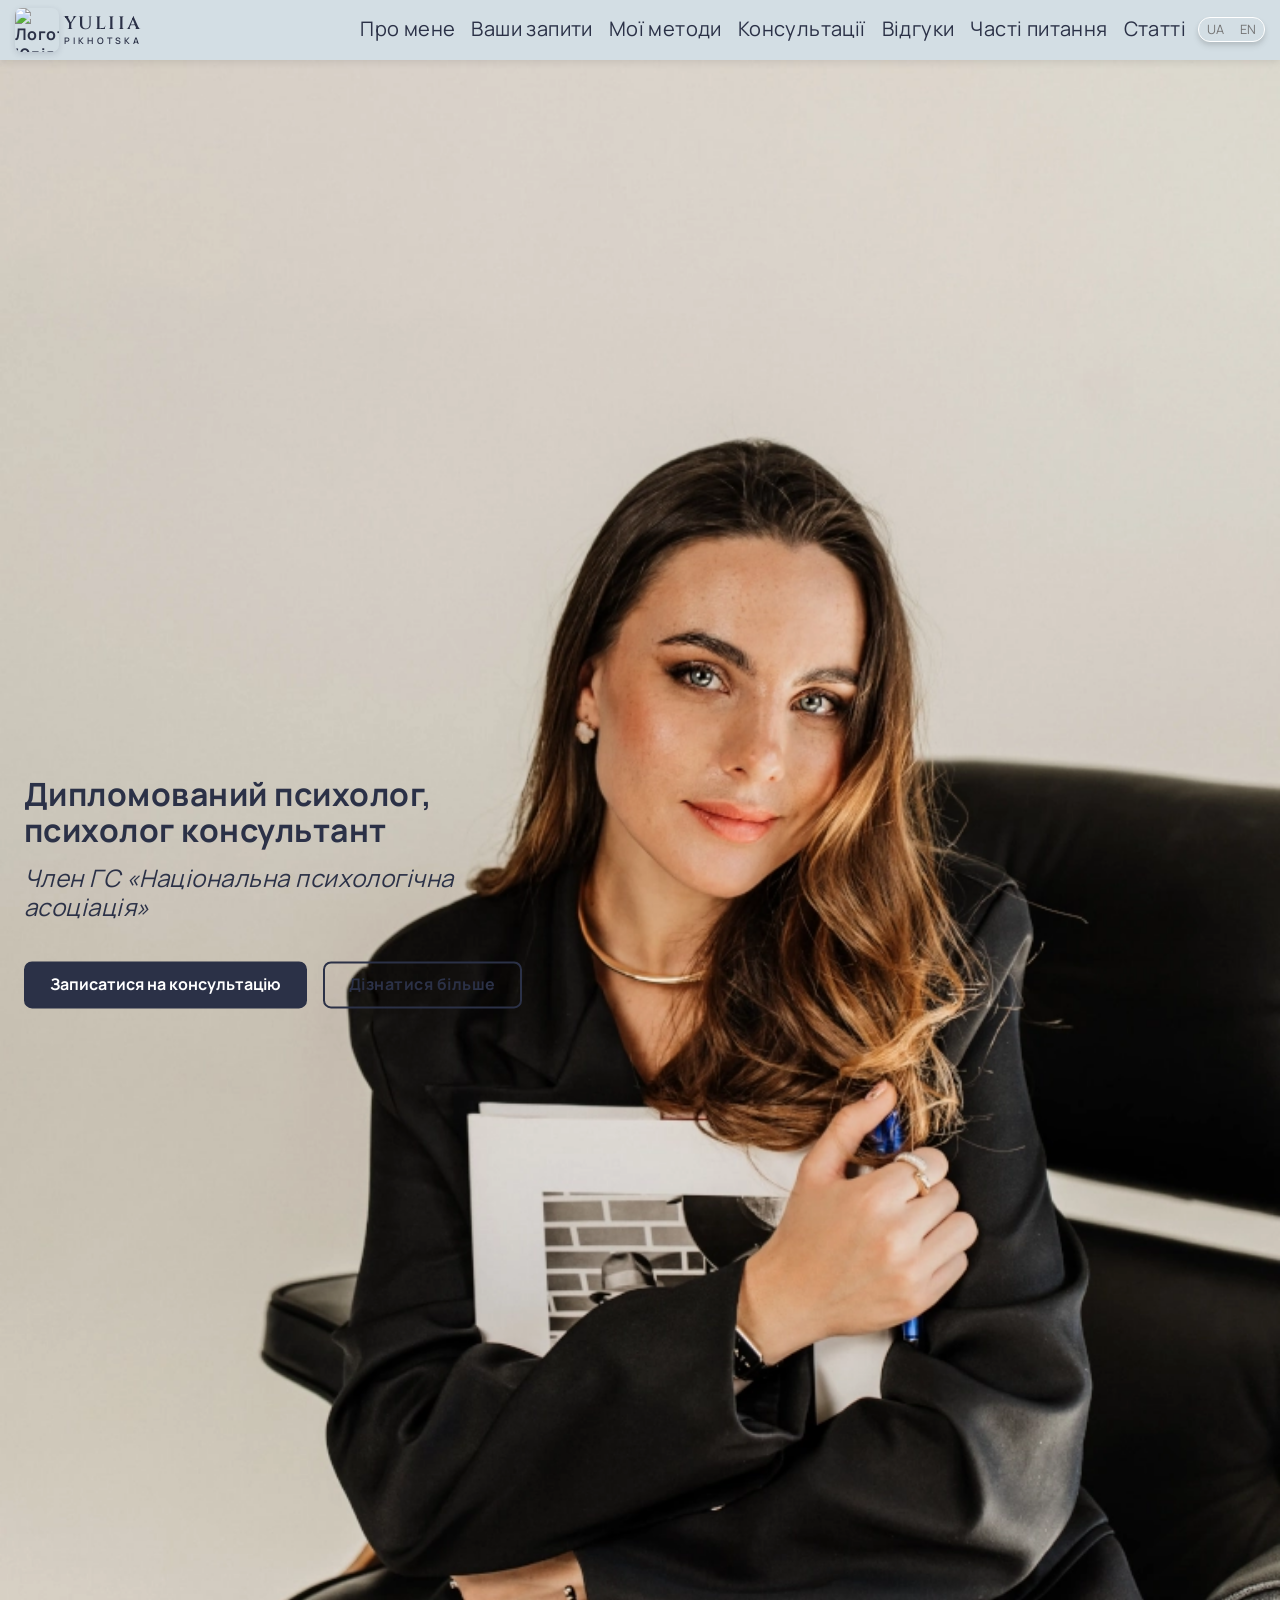
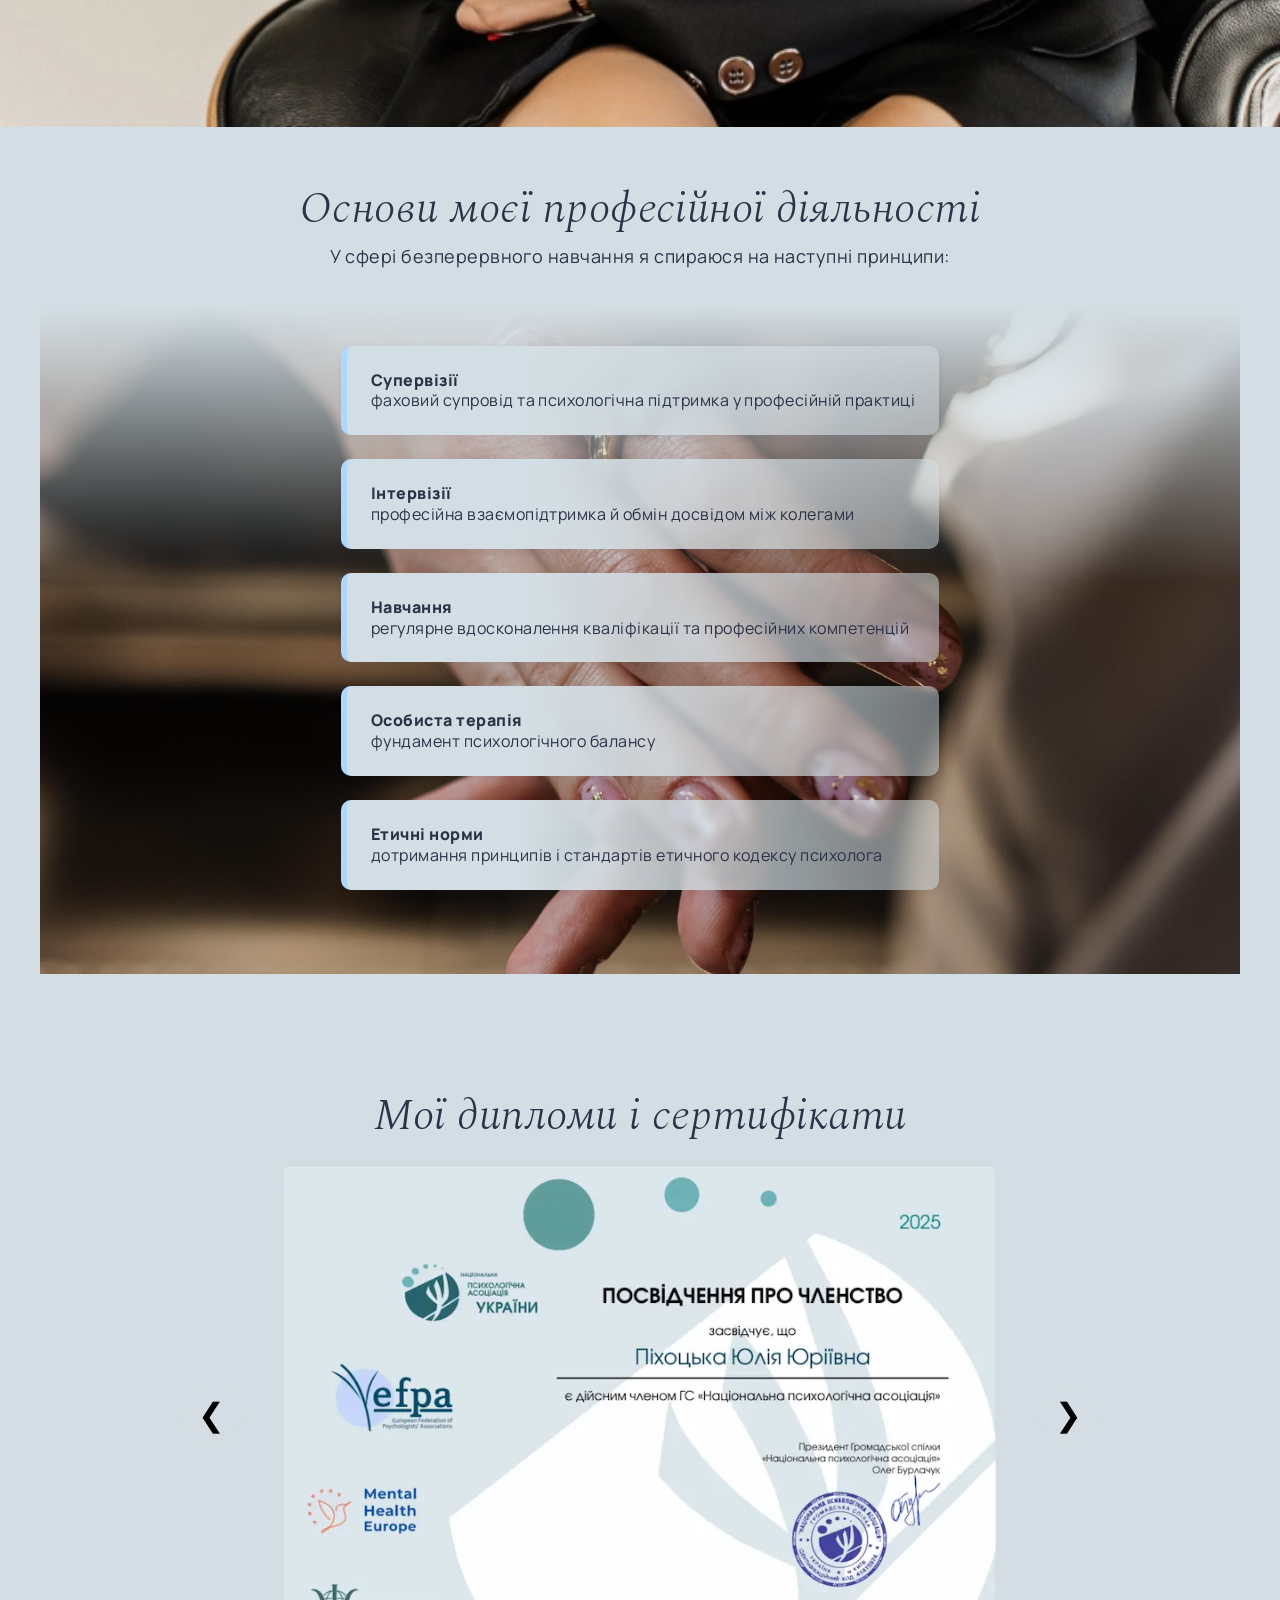
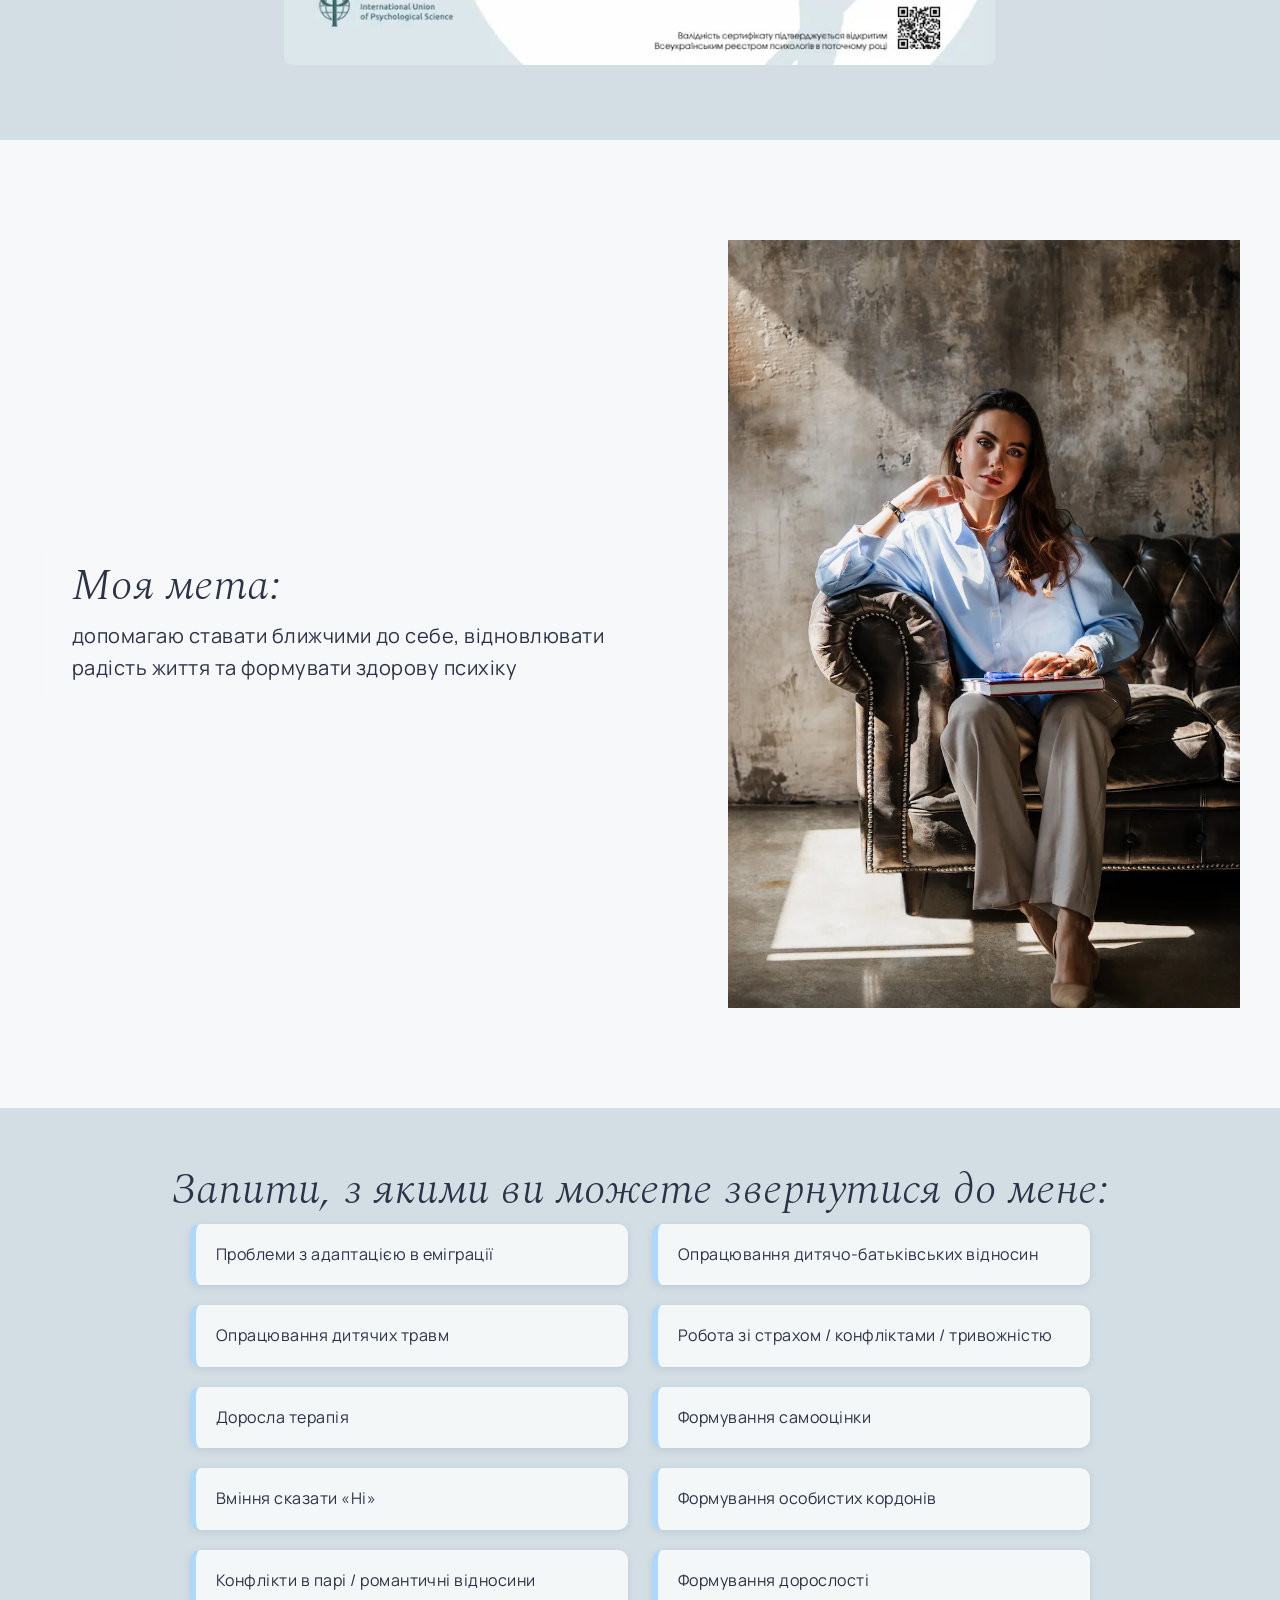
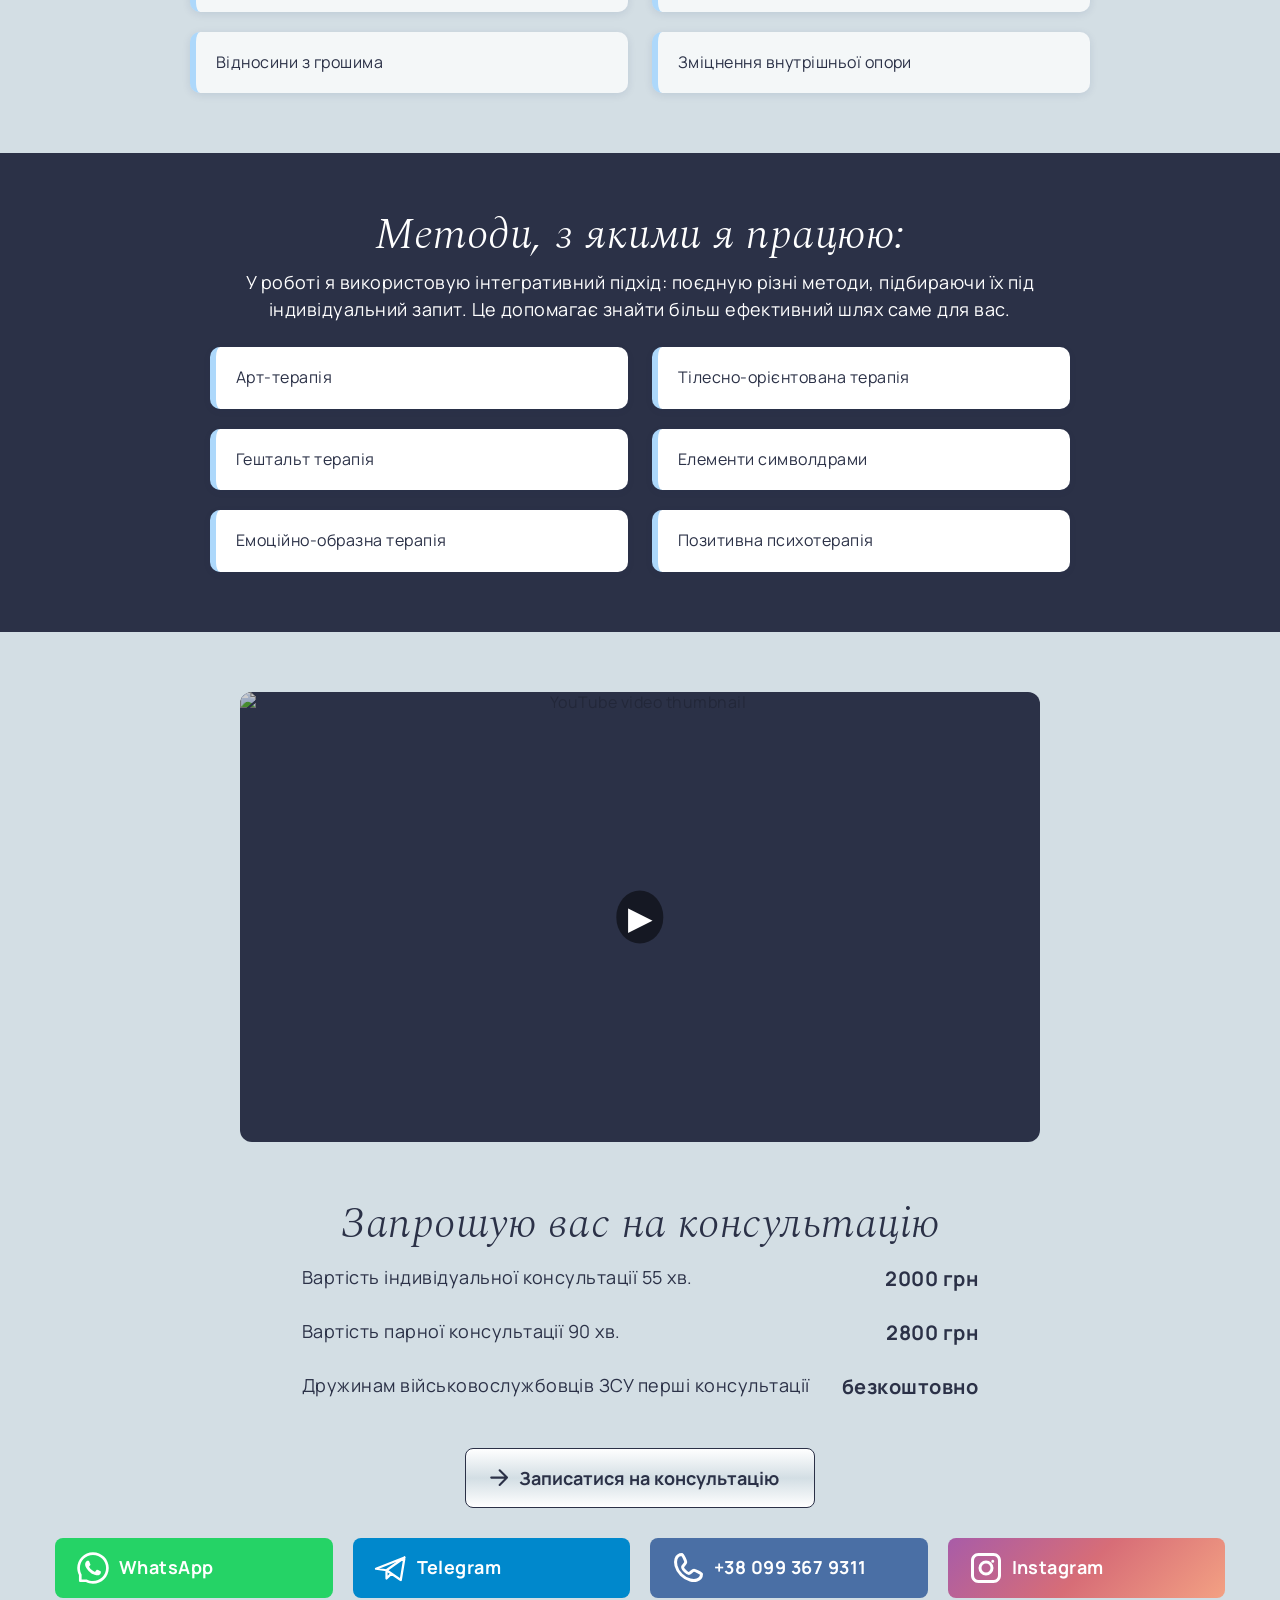
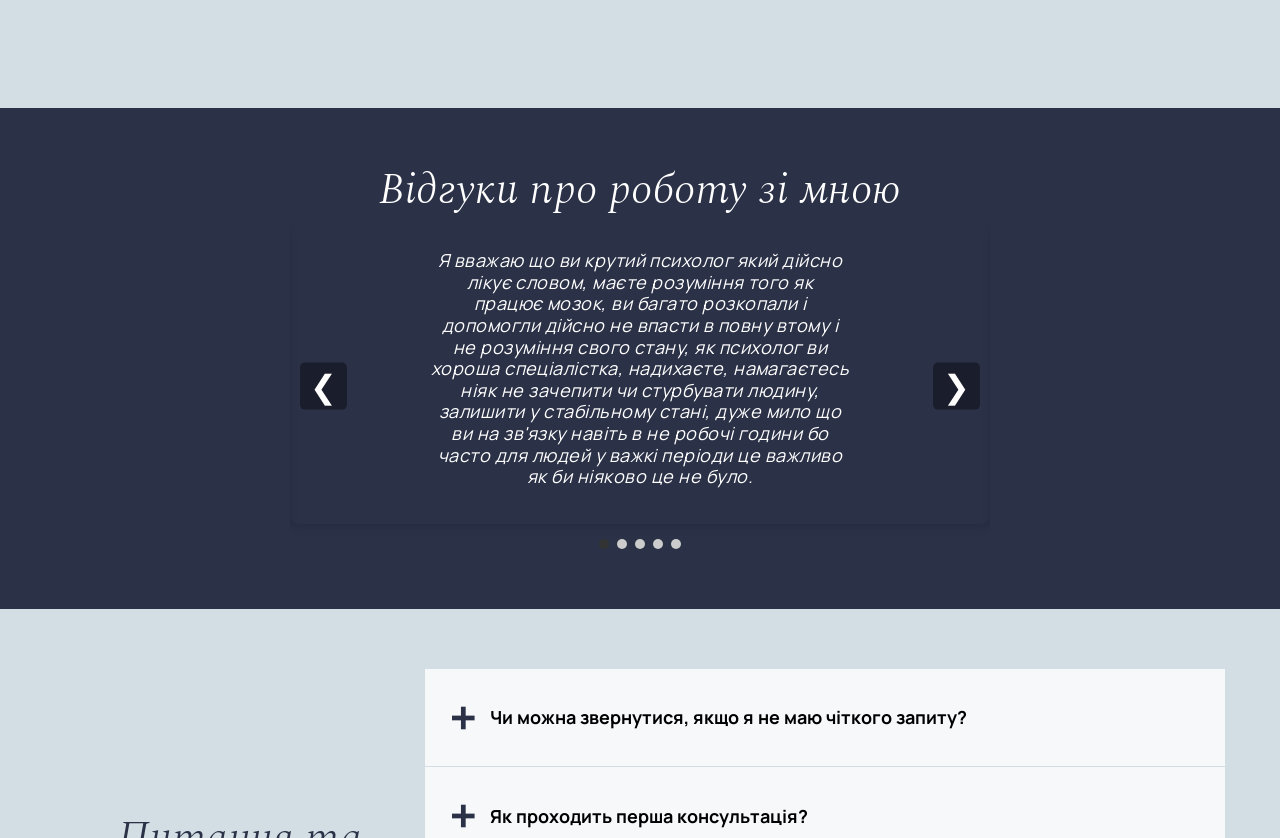
==== commit 5892d3f0: "update header" ====
--- a/index.html
+++ b/index.html
@@ -1,704 +1,896 @@
-<!DOCTYPE html>
+<!doctype html>
 <html lang="uk">
-
-<head>
-    <meta charset="UTF-8">
-    <meta http-equiv="X-UA-Compatible" content="IE=edge">
-    <meta name="viewport" content="width=device-width, initial-scale=1.0">
-    <meta name="color-scheme" content="light">
+  <head>
+    <meta charset="UTF-8" />
+    <meta http-equiv="X-UA-Compatible" content="IE=edge" />
+    <meta name="viewport" content="width=device-width, initial-scale=1.0" />
+    <meta name="color-scheme" content="light" />
 
     <title>Психолог Юлія Піхоцька</title>
-    <meta name="description"
-        content="Психолог-консультант Юлія Піхоцька – індивідуальні і парні консультації. Дізнайтеся про методи роботи та запис на консультацію.">
-
-    <link rel="icon" href="favicon.png">
-
-    <link rel="preload" as="image" href="./images/hero/yuliia-1440.webp"
-        imagesrcset="./images/hero/yuliia-480.webp 480w, ./images/hero/yuliia-1440.webp 1440w" imagesizes="100vw">
-    <link rel="preload" href="./fonts/Manrope-Regular.woff2" as="font" type="font/woff2" crossorigin>
-
-    <link rel="stylesheet" href="./css/main.min.css">
+    <meta
+      name="description"
+      content="Психолог-консультант Юлія Піхоцька – індивідуальні і парні консультації. Дізнайтеся про методи роботи та запис на консультацію."
+    />
+
+    <link rel="icon" href="favicon.png" />
+
+    <link
+      rel="preload"
+      as="image"
+      href="./images/hero/yuliia-1440.webp"
+      imagesrcset="./images/hero/yuliia-480.webp 480w, ./images/hero/yuliia-1440.webp 1440w"
+      imagesizes="100vw"
+    />
+    <link
+      rel="preload"
+      href="./fonts/Manrope-Regular.woff2"
+      as="font"
+      type="font/woff2"
+      crossorigin
+    />
+
+    <link rel="stylesheet" href="./css/main.min.css" />
     <script src="https://unpkg.com/just-validate@latest/dist/just-validate.production.min.js"></script>
-
-</head>
-
-<body>
+  </head>
+
+  <body>
     <header class="page-header">
-        <div class="container page-header__container ">
-            <a href="./index.html" class="logo page-header__logo">
-                <picture>
-                    <source srcset="./images/logo.webp" type="image/webp">
-                    <img src="./images/logo.png" alt="Логотип Психолог Юлія Піхоцька" height="50">
-                </picture>
-            </a>
-            <div class="menu-container" id="menu-container" data-menu>
-                <nav class="main-nav">
-                    <ul class="main-nav__list">
-                        <li class="main-nav__item">
-                            <a href="#about" class="main-nav__link main-nav__link--current" data-i18n="menu.about">Про
-                                мене</a>
-                        </li>
-                        <li class="main-nav__item">
-                            <a href="#requests" class="main-nav__link" data-i18n="menu.requests">Ваши запити</a>
-                        </li>
-                        <li class="main-nav__item">
-                            <a href="#methods" class="main-nav__link" data-i18n="menu.methods">Мої методи</a>
-                        </li>
-                        <li class="main-nav__item">
-                            <a href="#consultations" class="main-nav__link"
-                                data-i18n="menu.consultations">Консультації</a>
-                        </li>
-                        <li class="main-nav__item">
-                            <a href="#reviews" class="main-nav__link" data-i18n="menu.reviews">Відгуки</a>
-                        </li>
-                        <li class="main-nav__item">
-                            <a href="#faq" class="main-nav__link" data-i18n="menu.faq">Часті питання</a>
-                        </li>
-                        <li class="main-nav__item">
-                            <a href="#articles" class="main-nav__link">Статті</a>
-                        </li>
-                    </ul>
-                </nav>
-                <button type="button" class="header__contact-btn" id="contactBtnMobile" data-i18n="menu.button">
-                    Записатися на консультацію
+      <div class="container page-header__container">
+        <a href="./index.html" class="logo page-header__logo">
+          <img src="./images/logo.PNG" alt="Логотип Юлія Піхоцька" class="logo__icon" />
+          <span class="logo__brand">
+            <span class="logo__name">YULIIA</span>
+            <span class="logo__sub">PIKHOTSKA</span>
+          </span>
+        </a>
+        <div class="menu-container" id="menu-container" data-menu>
+          <nav class="main-nav">
+            <ul class="main-nav__list">
+              <li class="main-nav__item">
+                <a
+                  href="#about"
+                  class="main-nav__link main-nav__link--current"
+                  data-i18n="menu.about"
+                  >Про мене</a
+                >
+              </li>
+              <li class="main-nav__item">
+                <a href="#requests" class="main-nav__link" data-i18n="menu.requests">Ваши запити</a>
+              </li>
+              <li class="main-nav__item">
+                <a href="#methods" class="main-nav__link" data-i18n="menu.methods">Мої методи</a>
+              </li>
+              <li class="main-nav__item">
+                <a href="#consultations" class="main-nav__link" data-i18n="menu.consultations"
+                  >Консультації</a
+                >
+              </li>
+              <li class="main-nav__item">
+                <a href="#reviews" class="main-nav__link" data-i18n="menu.reviews">Відгуки</a>
+              </li>
+              <li class="main-nav__item">
+                <a href="#faq" class="main-nav__link" data-i18n="menu.faq">Часті питання</a>
+              </li>
+              <li class="main-nav__item">
+                <a href="#articles" class="main-nav__link">Статті</a>
+              </li>
+            </ul>
+          </nav>
+          <button
+            type="button"
+            class="header__contact-btn"
+            id="contactBtnMobile"
+            data-i18n="menu.button"
+          >
+            Записатися на консультацію
+          </button>
+          <div class="lang-switch">
+            <button onclick="changeLang('uk')">UA</button>
+            <button onclick="changeLang('en')">EN</button>
+          </div>
+        </div>
+        <button
+          type="button"
+          class="menu-button"
+          aria-expanded="false"
+          aria-controls="menu-container"
+          data-menu-button
+        >
+          <svg width="40" height="40" aria-label="Перемикач мобільного меню">
+            <use class="menu-button__icon-burger" href="./images/icons.svg#icon-menu-burger"></use>
+            <use class="menu-button__icon-cross" href="./images/icons.svg#icon-menu-close"></use>
+          </svg>
+        </button>
+      </div>
+    </header>
+
+    <main>
+      <section class="hero-section" id="hero">
+        <div class="container">
+          <div class="hero-section__image-wrapper">
+            <picture>
+              <!-- WebP -->
+              <source
+                type="image/webp"
+                srcset="./images/hero/yuliia-480.webp"
+                media="(max-width: 767px)"
+              />
+              <source
+                type="image/webp"
+                srcset="./images/hero/yuliia-1440.webp"
+                media="(min-width: 768px)"
+              />
+              <source
+                type="image/webp"
+                srcset="./images/hero/yuliia-1920.webp"
+                media="(min-width: 1440px)"
+              />
+
+              <!-- JPEG fallback -->
+              <source
+                type="image/jpeg"
+                srcset="./images/hero/yuliia-480.jpg"
+                media="(max-width: 767px)"
+              />
+              <source
+                type="image/jpeg"
+                srcset="./images/hero/yuliia-1440.jpg"
+                media="(min-width: 768px)"
+              />
+              <source
+                type="image/jpeg"
+                srcset="./images/hero/yuliia-1920.jpg"
+                media="(min-width: 1440px)"
+              />
+
+              <img
+                src="./images/hero/yuliia-480.jpg"
+                alt="Психолог Юлія Піхоцька"
+                class="hero-section__image"
+                width="600"
+                height="900"
+              />
+            </picture>
+
+            <div class="hero-section__content">
+              <h1 class="hero-section__title">
+                <span data-i18n="hero.title1"> Дипломований психолог, </span>
+                <br />
+                <span data-i18n="hero.title2"> психолог консультант </span>
+              </h1>
+              <h2 class="hero-section__subtitle" data-i18n="hero.subtitle">
+                Член ГС «Національна психологічна асоціація»
+              </h2>
+
+              <div class="hero-section__actions">
+                <button type="button" class="contactBtn hero-section__btn" data-i18n="hero.button">
+                  Записатися на консультацію
                 </button>
-                <div class="lang-switch">
-                    <button onclick="changeLang('uk')">UA</button>
-                    <button onclick="changeLang('en')">EN</button>
-                </div>
+
+                <a
+                  href="#consultations"
+                  class="hero-section__btn hero-section__btn--secondary"
+                  data-i18n="hero.secondary_button"
+                >
+                  Дізнатися більше
+                </a>
+              </div>
             </div>
-            <button type="button" class="menu-button" aria-expanded="false" aria-controls="menu-container"
-                data-menu-button>
-
-                <svg width="40" height="40" aria-label="Перемикач мобільного меню">
-                    <use class="menu-button__icon-burger" href="./images/icons.svg#icon-menu-burger"></use>
-                    <use class="menu-button__icon-cross" href="./images/icons.svg#icon-menu-close"></use>
+          </div>
+        </div>
+      </section>
+
+      <section id="about" class="section">
+        <div class="container">
+          <h2 class="about-title section__title" data-i18n="about.title">
+            Основи моєї професійної діяльності
+          </h2>
+          <p class="section__subtitle" data-i18n="about.text">
+            У сфері безперервного навчання я спираюся на наступні принципи:
+          </p>
+          <div class="about-wrapper">
+            <ul class="about-list">
+              <li class="about-list__item">
+                <span data-i18n="about.list.item1-1" class="bold"> Супервізії </span>
+                <br />
+                <span data-i18n="about.list.item1-2">
+                  фаховий супровід та психологічна підтримка у професійній практиці
+                </span>
+              </li>
+              <li class="about-list__item">
+                <span data-i18n="about.list.item2-1" class="bold"> Інтервізії </span>
+                <br />
+                <span data-i18n="about.list.item2-2">
+                  професійна взаємопідтримка й обмін досвідом між колегами
+                </span>
+              </li>
+              <li class="about-list__item">
+                <span data-i18n="about.list.item3-1" class="bold"> Навчання </span>
+                <br />
+                <span data-i18n="about.list.item3-2">
+                  регулярне вдосконалення кваліфікації та професійних компетенцій
+                </span>
+              </li>
+              <li class="about-list__item">
+                <span data-i18n="about.list.item4-1" class="bold"> Особиста терапія </span>
+                <br />
+                <span data-i18n="about.list.item4-2"> фундамент психологічного балансу </span>
+              </li>
+              <li class="about-list__item">
+                <span data-i18n="about.list.item5-1" class="bold"> Етичні норми </span>
+                <br />
+                <span data-i18n="about.list.item5-2">
+                  дотримання принципів і стандартів етичного кодексу психолога
+                </span>
+              </li>
+            </ul>
+          </div>
+        </div>
+      </section>
+
+      <section id="diplomas" class="section section--short section-diplomas section--background">
+        <div class="container">
+          <h2 class="section__title" data-i18n="diplomas.title">Мої дипломи і сертифікати</h2>
+
+          <div class="carousel" id="diplomaCarousel">
+            <button class="carousel__btn prev" aria-label="Попередній">&#10094;</button>
+
+            <div class="carousel__track-container">
+              <ul class="carousel__track">
+                <li class="carousel__item">
+                  <picture>
+                    <source
+                      srcset="
+                        ./images/diplomas/npa-400.webp 400w,
+                        ./images/diplomas/npa-800.webp 800w
+                      "
+                      sizes="(max-width: 600px) 90vw, 800px"
+                      type="image/webp"
+                    />
+                    <img
+                      src="./images/diplomas/npa-800.jpg"
+                      alt="Диплом НПА"
+                      width="800"
+                      height="562"
+                      loading="lazy"
+                    />
+                  </picture>
+                </li>
+
+                <li class="carousel__item">
+                  <picture>
+                    <source
+                      srcset="
+                        ./images/diplomas/gestalt-400.webp 400w,
+                        ./images/diplomas/gestalt-800.webp 800w
+                      "
+                      sizes="(max-width: 600px) 90vw, 800px"
+                      type="image/webp"
+                    />
+                    <img
+                      src="./images/diplomas/gestalt-800.jpg"
+                      alt="Гештальт сертифікат"
+                      width="800"
+                      height="525"
+                      loading="lazy"
+                    />
+                  </picture>
+                </li>
+
+                <li class="carousel__item">
+                  <picture>
+                    <source
+                      srcset="
+                        ./images/diplomas/practical-400.webp 400w,
+                        ./images/diplomas/practical-800.webp 800w
+                      "
+                      sizes="(max-width: 600px) 90vw, 800px"
+                      type="image/webp"
+                    />
+                    <img
+                      src="./images/diplomas/practical-800.png"
+                      alt="Практичний психолог"
+                      width="800"
+                      height="1151"
+                      loading="lazy"
+                    />
+                  </picture>
+                </li>
+
+                <li class="carousel__item">
+                  <picture>
+                    <source
+                      srcset="
+                        ./images/diplomas/seminar-400.webp 400w,
+                        ./images/diplomas/seminar-800.webp 800w
+                      "
+                      sizes="(max-width: 600px) 90vw, 800px"
+                      type="image/webp"
+                    />
+                    <img
+                      src="./images/diplomas/seminar-800.png"
+                      alt="Семінар"
+                      width="800"
+                      height="1125"
+                      loading="lazy"
+                    />
+                  </picture>
+                </li>
+
+                <li class="carousel__item">
+                  <picture>
+                    <source
+                      srcset="
+                        ./images/diplomas/trauma-400.webp 400w,
+                        ./images/diplomas/trauma-800.webp 800w
+                      "
+                      sizes="(max-width: 600px) 90vw, 800px"
+                      type="image/webp"
+                    />
+                    <img
+                      src="./images/diplomas/trauma-800.png"
+                      alt="Сртифікат Робота з психологічною травмою"
+                      width="800"
+                      height="1115"
+                      loading="lazy"
+                    />
+                  </picture>
+                </li>
+
+                <li class="carousel__item">
+                  <picture>
+                    <source
+                      srcset="
+                        ./images/diplomas/training-400.webp 400w,
+                        ./images/diplomas/training-800.webp 800w
+                      "
+                      sizes="(max-width: 600px) 90vw, 800px"
+                      type="image/webp"
+                    />
+                    <img
+                      src="./images/diplomas/training-800.png"
+                      alt="Сертифікат Споглядально-орієнтований тренінг травми та резильєнтності"
+                      width="800"
+                      height="1115"
+                      loading="lazy"
+                    />
+                  </picture>
+                </li>
+              </ul>
+            </div>
+
+            <button class="carousel__btn next" aria-label="Наступний">&#10095;</button>
+          </div>
+        </div>
+      </section>
+
+      <section id="goal" class="section section--goal">
+        <h2 class="section__title section__title--hidden">Моя мета</h2>
+        <div class="goal-wrapper">
+          <div class="goal-text-wrapper">
+            <h2 class="section__title goal-title" data-i18n="goal.title">Моя мета:</h2>
+            <p class="goal-text" data-i18n="goal.text">
+              допомагаю ставати ближчими до себе, відновлювати радість життя та формувати здорову
+              психіку
+            </p>
+          </div>
+          <img
+            srcset="
+              /images/IMG_4537-400.webp   400w,
+              /images/IMG_4537-800.webp   800w,
+              /images/IMG_4537-1200.webp 1200w
+            "
+            sizes="(max-width: 600px) 90vw,
+                            (max-width: 1024px) 50vw, 40vw"
+            src="/images/IMG_4537-800.webp"
+            alt="Фото"
+            width="600"
+            height="800"
+            loading="lazy"
+          />
+        </div>
+      </section>
+
+      <section id="requests" class="section section-requests section--background">
+        <div class="container">
+          <h2 class="section__title" data-i18n="requests.title">
+            Запити, з якими ви можете звернутися до мене:
+          </h2>
+          <ul class="requests-list">
+            <li class="requests-list__item">
+              <p class="requests-list__inscription" data-i18n="requests.list.item1">
+                Проблеми з адаптацією в еміграції
+              </p>
+            </li>
+
+            <li class="requests-list__item">
+              <p class="requests-list__inscription" data-i18n="requests.list.item2">
+                Опрацювання дитячо-батьківських відносин
+              </p>
+            </li>
+
+            <li class="requests-list__item">
+              <p class="requests-list__inscription" data-i18n="requests.list.item3">
+                Опрацювання дитячих травм
+              </p>
+            </li>
+
+            <li class="requests-list__item">
+              <p class="requests-list__inscription" data-i18n="requests.list.item4">
+                Робота зі страхом / конфліктами / тривожністю
+              </p>
+            </li>
+
+            <li class="requests-list__item">
+              <p class="requests-list__inscription" data-i18n="requests.list.item5">
+                Доросла терапія
+              </p>
+            </li>
+
+            <li class="requests-list__item">
+              <p class="requests-list__inscription" data-i18n="requests.list.item6">
+                Формування самооцінки
+              </p>
+            </li>
+
+            <li class="requests-list__item">
+              <p class="requests-list__inscription" data-i18n="requests.list.item7">
+                Вміння сказати «Ні»
+              </p>
+            </li>
+
+            <li class="requests-list__item">
+              <p class="requests-list__inscription" data-i18n="requests.list.item8">
+                Формування особистих кордонів
+              </p>
+            </li>
+
+            <li class="requests-list__item">
+              <p class="requests-list__inscription" data-i18n="requests.list.item9">
+                Конфлікти в парі / романтичні відносини
+              </p>
+            </li>
+
+            <li class="requests-list__item">
+              <p class="requests-list__inscription" data-i18n="requests.list.item10">
+                Формування дорослості
+              </p>
+            </li>
+
+            <li class="requests-list__item">
+              <p class="requests-list__inscription" data-i18n="requests.list.item11">
+                Відносини з грошима
+              </p>
+            </li>
+
+            <li class="requests-list__item">
+              <p class="requests-list__inscription" data-i18n="requests.list.item12">
+                Зміцнення внутрішньої опори
+              </p>
+            </li>
+          </ul>
+        </div>
+      </section>
+
+      <section id="methods" class="section section-methods">
+        <div class="container">
+          <h2 class="section__title" data-i18n="methods.title">Методи, з якими я працюю:</h2>
+          <p class="section__subtitle" data-i18n="methods.subtitle">
+            У роботі я використовую інтегративний підхід: поєдную різні методи, підбираючи їх під
+            індивідуальний запит. Це допомагає знайти більш ефективний шлях саме для вас.
+          </p>
+          <ul class="methods-list">
+            <li class="methods-list__item">
+              <span data-i18n="methods.list.item1">Арт-терапія</span>
+            </li>
+            <li class="methods-list__item">
+              <span data-i18n="methods.list.item2">Тілесно-орієнтована терапія</span>
+            </li>
+            <li class="methods-list__item">
+              <span data-i18n="methods.list.item3">Гештальт терапія</span>
+            </li>
+            <li class="methods-list__item">
+              <span data-i18n="methods.list.item4">Елементи символдрами</span>
+            </li>
+            <li class="methods-list__item">
+              <span data-i18n="methods.list.item5">Емоційно-образна терапія</span>
+            </li>
+            <li class="methods-list__item">
+              <span data-i18n="methods.list.item6">Позитивна психотерапія</span>
+            </li>
+          </ul>
+        </div>
+      </section>
+
+      <section id="consultations" class="section section-video section--background">
+        <div class="container">
+          <div class="youtube-facade" data-id="EHk3NvlF_7Q">
+            <div class="youtube-wrapper">
+              <img
+                src="https://img.youtube.com/vi/EHk3NvlF_7Q/hqdefault.jpg"
+                alt="YouTube video thumbnail"
+                width="480"
+                height="360"
+                loading="lazy"
+              />
+              <button class="play-button" aria-label="Play video">▶</button>
+            </div>
+          </div>
+
+          <div class="consultation-block">
+            <h2 class="consultation-title section__title" data-i18n="consultations.title">
+              Запрошую вас на консультацію
+            </h2>
+            <ul class="consultation-prices">
+              <li class="consultation-prices__item">
+                <span data-i18n="consultations.individual"
+                  >Вартість індивідуальної консультації 55 хв.</span
+                >
+                <strong data-i18n="consultations.individual-price">2000 грн</strong>
+              </li>
+              <li class="consultation-prices__item">
+                <span data-i18n="consultations.couple">Вартість парної консультації 90 хв.</span>
+                <strong data-i18n="consultations.couple-price">2800 грн</strong>
+              </li>
+              <li class="consultation-prices__item">
+                <span data-i18n="consultations.free"
+                  >Дружинам військовослужбовців ЗСУ перші консультації
+                </span>
+                <strong data-i18n="consultations.free-price">безкоштовно</strong>
+              </li>
+            </ul>
+          </div>
+
+          <div class="contact-box">
+            <button type="button" class="contactBtn">
+              <svg
+                xmlns="http://www.w3.org/2000/svg"
+                width="1.4em"
+                height="1.4em"
+                viewBox="0 0 24 24"
+                fill="none"
+                stroke="currentColor"
+                stroke-width="2"
+                stroke-linecap="round"
+                stroke-linejoin="round"
+              >
+                <path d="M5 12h14M13 5l7 7-7 7" />
+              </svg>
+              <span data-i18n="consultations.book"> Записатися на консультацію </span>
+            </button>
+            <div class="contact-links">
+              <a href="https://wa.me/+393517565786" target="_blank" class="contact-link whatsapp">
+                <svg
+                  xmlns="http://www.w3.org/2000/svg"
+                  width="2em"
+                  height="2em"
+                  viewBox="0 0 1024 1024"
+                >
+                  <path
+                    fill="#fff"
+                    d="M713.5 599.9c-10.9-5.6-65.2-32.2-75.3-35.8c-10.1-3.8-17.5-5.6-24.8 5.6c-7.4 11.1-28.4 35.8-35 43.3c-6.4 7.4-12.9 8.3-23.8 2.8c-64.8-32.4-107.3-57.8-150-131.1c-11.3-19.5 11.3-18.1 32.4-60.2c3.6-7.4 1.8-13.7-1-19.3s-24.8-59.8-34-81.9c-8.9-21.5-18.1-18.5-24.8-18.9c-6.4-.4-13.7-.4-21.1-.4s-19.3 2.8-29.4 13.7c-10.1 11.1-38.6 37.8-38.6 92s39.5 106.7 44.9 114.1c5.6 7.4 77.7 118.6 188.4 166.5c70 30.2 97.4 32.8 132.4 27.6c21.3-3.2 65.2-26.6 74.3-52.5c9.1-25.8 9.1-47.9 6.4-52.5c-2.7-4.9-10.1-7.7-21-13"
+                  />
+                  <path
+                    fill="#fff"
+                    d="M925.2 338.4c-22.6-53.7-55-101.9-96.3-143.3c-41.3-41.3-89.5-73.8-143.3-96.3C630.6 75.7 572.2 64 512 64h-2c-60.6.3-119.3 12.3-174.5 35.9c-53.3 22.8-101.1 55.2-142 96.5s-73 89.3-95.2 142.8c-23 55.4-34.6 114.3-34.3 174.9c.3 69.4 16.9 138.3 48 199.9v152c0 25.4 20.6 46 46 46h152.1c61.6 31.1 130.5 47.7 199.9 48h2.1c59.9 0 118-11.6 172.7-34.3c53.5-22.3 101.6-54.3 142.8-95.2c41.3-40.9 73.8-88.7 96.5-142c23.6-55.2 35.6-113.9 35.9-174.5c.3-60.9-11.5-120-34.8-175.6m-151.1 438C704 845.8 611 884 512 884h-1.7c-60.3-.3-120.2-15.3-173.1-43.5l-8.4-4.5H188V695.2l-4.5-8.4C155.3 633.9 140.3 574 140 513.7c-.4-99.7 37.7-193.3 107.6-263.8c69.8-70.5 163.1-109.5 262.8-109.9h1.7c50 0 98.5 9.7 144.2 28.9c44.6 18.7 84.6 45.6 119 80c34.3 34.3 61.3 74.4 80 119c19.4 46.2 29.1 95.2 28.9 145.8c-.6 99.6-39.7 192.9-110.1 262.7"
+                  />
                 </svg>
-            </button>
-        </div>
-    </header>
-
-    <main>
-        <section class="hero-section" id="hero">
-            <div class="container">
-                <div class="hero-section__image-wrapper">
-                    <picture>
-                        <!-- WebP -->
-                        <source type="image/webp" srcset="./images/hero/yuliia-480.webp" media="(max-width: 767px)" />
-                        <source type="image/webp" srcset="./images/hero/yuliia-1440.webp" media="(min-width: 768px)" />
-                        <source type="image/webp" srcset="./images/hero/yuliia-1920.webp" media="(min-width: 1440px)" />
-
-                        <!-- JPEG fallback -->
-                        <source type="image/jpeg" srcset="./images/hero/yuliia-480.jpg" media="(max-width: 767px)" />
-                        <source type="image/jpeg" srcset="./images/hero/yuliia-1440.jpg" media="(min-width: 768px)" />
-                        <source type="image/jpeg" srcset="./images/hero/yuliia-1920.jpg" media="(min-width: 1440px)" />
-
-                        <img src="./images/hero/yuliia-480.jpg" alt="Психолог Юлія Піхоцька" class="hero-section__image"
-                            width="600" height="900" />
-                    </picture>
-
-
-                    <div class="hero-section__content">
-                        <h1 class="hero-section__title">
-                            <span data-i18n="hero.title1">
-                                Дипломований психолог,
-                            </span>
-                            <br />
-                            <span data-i18n="hero.title2">
-                                психолог консультант
-                            </span>
-                        </h1>
-                        <h2 class="hero-section__subtitle" data-i18n="hero.subtitle">
-                            Член ГС «Національна психологічна асоціація»
-                        </h2>
-
-                        <div class="hero-section__actions">
-                            <button type="button" class="contactBtn hero-section__btn" data-i18n="hero.button">
-                                Записатися на консультацію
-                            </button>
-
-                            <a href="#consultations" class="hero-section__btn hero-section__btn--secondary"
-                                data-i18n="hero.secondary_button">
-                                Дізнатися більше
-                            </a>
-                        </div>
-
-                    </div>
-                </div>
+                WhatsApp
+              </a>
+
+              <a href="https://t.me/yuliiapikhotska" target="_blank" class="contact-link telegram">
+                <svg
+                  xmlns="http://www.w3.org/2000/svg"
+                  width="2em"
+                  height="2em"
+                  viewBox="0 0 24 24"
+                >
+                  <path
+                    fill="none"
+                    stroke="#fff"
+                    stroke-linecap="round"
+                    stroke-linejoin="round"
+                    stroke-width="1.5"
+                    d="M21 5L2 12.5l7 1M21 5l-2.5 15L9 13.5M21 5L9 13.5m0 0V19l3.249-3.277"
+                  />
+                </svg>
+                Telegram
+              </a>
+
+              <a href="tel:+380993679311" class="contact-link phone">
+                <svg
+                  xmlns="http://www.w3.org/2000/svg"
+                  width="2em"
+                  height="2em"
+                  viewBox="0 0 24 24"
+                >
+                  <path
+                    fill="none"
+                    stroke="#fff"
+                    stroke-dasharray="64"
+                    stroke-dashoffset="64"
+                    stroke-linecap="round"
+                    stroke-linejoin="round"
+                    stroke-width="2"
+                    d="M8 3c0.5 0 2.5 4.5 2.5 5c0 1 -1.5 2 -2 3c-0.5 1 0.5 2 1.5 3c0.39 0.39 2 2 3 1.5c1 -0.5 2 -2 3 -2c0.5 0 5 2 5 2.5c0 2 -1.5 3.5 -3 4c-1.5 0.5 -2.5 0.5 -4.5 0c-2 -0.5 -3.5 -1 -6 -3.5c-2.5 -2.5 -3 -4 -3.5 -6c-0.5 -2 -0.5 -3 0 -4.5c0.5 -1.5 2 -3 4 -3Z"
+                  >
+                    <animate
+                      fill="freeze"
+                      attributeName="stroke-dashoffset"
+                      dur="0.6s"
+                      values="64;0"
+                    />
+                  </path>
+                </svg>
+                +38 099 367 9311
+              </a>
+
+              <a
+                href="https://www.instagram.com/psy.yuliia.pikhotska"
+                target="_blank"
+                class="contact-link instagram"
+              >
+                <svg
+                  xmlns="http://www.w3.org/2000/svg"
+                  width="2em"
+                  height="2em"
+                  viewBox="0 0 24 24"
+                >
+                  <path
+                    fill="#fff"
+                    d="M7 2C4.243 2 2 4.243 2 7v10c0 2.757 2.243 5 5 5h10c2.757 0 5-2.243 5-5V7c0-2.757-2.243-5-5-5H7zm10 2a3 3 0 0 1 3 3v10a3 3 0 0 1-3 3H7a3 3 0 0 1-3-3V7a3 3 0 0 1 3-3h10zm-5 3a5 5 0 1 0 0 10a5 5 0 0 0 0-10zm0 2a3 3 0 1 1 0 6a3 3 0 0 1 0-6zm4.5-2.5a1 1 0 1 0 0 2a1 1 0 0 0 0-2z"
+                  />
+                </svg>
+                Instagram
+              </a>
             </div>
-        </section>
-
-        <section id="about" class="section">
-            <div class="container">
-                <h2 class="about-title section__title" data-i18n="about.title">Основи моєї професійної діяльності</h2>
-                <p class="section__subtitle" data-i18n="about.text">У сфері безперервного навчання я спираюся на
-                    наступні
-                    принципи:</p>
-                <div class="about-wrapper">
-                    <ul class="about-list">
-                        <li class="about-list__item">
-                            <span data-i18n="about.list.item1-1" class="bold">
-                                Супервізії
-                            </span>
-                            <br>
-                            <span data-i18n="about.list.item1-2">
-                                фаховий супровід та психологічна підтримка у професійній практиці
-                            </span>
-
-                        </li>
-                        <li class="about-list__item">
-                            <span data-i18n="about.list.item2-1" class="bold">
-                                Інтервізії
-                            </span>
-                            <br>
-                            <span data-i18n="about.list.item2-2">
-                                професійна взаємопідтримка й обмін досвідом між колегами
-                            </span>
-                        </li>
-                        <li class="about-list__item">
-                            <span data-i18n="about.list.item3-1" class="bold">
-                                Навчання
-                            </span>
-                            <br>
-                            <span data-i18n="about.list.item3-2">
-                                регулярне вдосконалення кваліфікації та професійних компетенцій
-                            </span>
-                        </li>
-                        <li class="about-list__item">
-                            <span data-i18n="about.list.item4-1" class="bold">
-                                Особиста терапія
-                            </span>
-                            <br>
-                            <span data-i18n="about.list.item4-2">
-                                фундамент психологічного балансу
-                            </span>
-                        </li>
-                        <li class="about-list__item">
-                            <span data-i18n="about.list.item5-1" class="bold">
-                                Етичні норми
-                            </span>
-                            <br>
-                            <span data-i18n="about.list.item5-2">
-                                дотримання принципів і стандартів етичного кодексу психолога
-                            </span>
-                        </li>
-                    </ul>
-                </div>
+          </div>
+        </div>
+      </section>
+
+      <section id="reviews" class="section section-reviews">
+        <div class="container">
+          <h2 class="section__title" data-i18n="reviews.title">Відгуки про роботу зі мною</h2>
+
+          <div class="reviews-carousel" id="reviewsCarousel">
+            <div class="reviews-track">
+              <div class="review-card">
+                <p class="review-card__text" data-i18n="reviews.review1">
+                  Я вважаю що ви крутий психолог який дійсно лікує словом, маєте розуміння того як
+                  працює мозок, ви багато розкопали і допомогли дійсно не впасти в повну втому і не
+                  розуміння свого стану, як психолог ви хороша спеціалістка, надихаєте, намагаєтесь
+                  ніяк не зачепити чи стурбувати людину, залишити у стабільному стані, дуже мило що
+                  ви на зв'язку навіть в не робочі години бо часто для людей у важкі періоди це
+                  важливо як би ніяково це не було.
+                </p>
+              </div>
+
+              <div class="review-card">
+                <p class="review-card__text" data-i18n="reviews.review2">
+                  Доброго дня. Я вибачаюсь, пані Юлія. Чат загубився серед робочих і я забув про те,
+                  що обіцяв дати відгук. Мені дуже сподобалась наша з вами робота. Я дуже вдячний за
+                  допомогу та поради які ви надавали. Найважливіше - це те, що я чув від вас не те,
+                  що хотів чути, а те, що мені потрібно було почути.
+                </p>
+              </div>
+
+              <div class="review-card">
+                <p class="review-card__text" data-i18n="reviews.review3">
+                  Я дуже задоволений робою з вами, Юлія. Мене довго мучили думки, які я завжди
+                  прокручував в голові. Але після роботи з вами я зміг нарешті все розкласти по
+                  полках і зрозуміти для себе багато речей.
+                </p>
+              </div>
+
+              <div class="review-card">
+                <p class="review-card__text" data-i18n="reviews.review4">
+                  Я довго відкладала зустріч з вами, бо думала що зможу сама, але вже після кількох
+                  зустрічей я зрозуміла як мені це було потрібно. Дякую вам, що відкрили очі на
+                  багато речей, що допомогли впоратися зі всім і дали мені зрозуміти чого я варта.
+                </p>
+              </div>
+
+              <div class="review-card">
+                <p class="review-card__text" data-i18n="reviews.review5">
+                  Тільки після наших зустрічей я зрозуміла що мене чують по справжньому. Спочатку
+                  було не легко, але кожна сесія відкривала мені щось нове про мене ж. Тепер я
+                  набагато спокійніша, і ви дали мені те, чого мені так не вистачало.
+                </p>
+              </div>
             </div>
-        </section>
-
-        <section id="diplomas" class="section section--short section-diplomas section--background">
-            <div class="container">
-                <h2 class="section__title" data-i18n="diplomas.title">Мої дипломи і сертифікати</h2>
-
-                <div class="carousel" id="diplomaCarousel">
-                    <button class="carousel__btn prev" aria-label="Попередній">&#10094;</button>
-
-                    <div class="carousel__track-container">
-                        <ul class="carousel__track">
-                            <li class="carousel__item">
-                                <picture>
-                                    <source
-                                        srcset="./images/diplomas/npa-400.webp 400w, ./images/diplomas/npa-800.webp 800w"
-                                        sizes="(max-width: 600px) 90vw, 800px" type="image/webp">
-                                    <img src="./images/diplomas/npa-800.jpg" alt="Диплом НПА" width="800" height="562"
-                                        loading="lazy">
-                                </picture>
-                            </li>
-
-                            <li class="carousel__item">
-                                <picture>
-                                    <source
-                                        srcset="./images/diplomas/gestalt-400.webp 400w, ./images/diplomas/gestalt-800.webp 800w"
-                                        sizes="(max-width: 600px) 90vw, 800px" type="image/webp">
-                                    <img src="./images/diplomas/gestalt-800.jpg" alt="Гештальт сертифікат" width="800"
-                                        height="525" loading="lazy">
-                                </picture>
-                            </li>
-
-                            <li class="carousel__item">
-                                <picture>
-                                    <source
-                                        srcset="./images/diplomas/practical-400.webp 400w, ./images/diplomas/practical-800.webp 800w"
-                                        sizes="(max-width: 600px) 90vw, 800px" type="image/webp">
-                                    <img src="./images/diplomas/practical-800.png" alt="Практичний психолог" width="800"
-                                        height="1151" loading="lazy">
-                                </picture>
-                            </li>
-
-                            <li class="carousel__item">
-                                <picture>
-                                    <source
-                                        srcset="./images/diplomas/seminar-400.webp 400w, ./images/diplomas/seminar-800.webp 800w"
-                                        sizes="(max-width: 600px) 90vw, 800px" type="image/webp">
-                                    <img src="./images/diplomas/seminar-800.png" alt="Семінар" width="800" height="1125"
-                                        loading="lazy">
-                                </picture>
-                            </li>
-
-
-
-                            <li class="carousel__item">
-                                <picture>
-                                    <source
-                                        srcset="./images/diplomas/trauma-400.webp 400w, ./images/diplomas/trauma-800.webp 800w"
-                                        sizes="(max-width: 600px) 90vw, 800px" type="image/webp">
-                                    <img src="./images/diplomas/trauma-800.png"
-                                        alt="Сртифікат Робота з психологічною травмою" width="800" height="1115"
-                                        loading="lazy">
-                                </picture>
-                            </li>
-
-                            <li class="carousel__item">
-                                <picture>
-                                    <source
-                                        srcset="./images/diplomas/training-400.webp 400w, ./images/diplomas/training-800.webp 800w"
-                                        sizes="(max-width: 600px) 90vw, 800px" type="image/webp">
-                                    <img src="./images/diplomas/training-800.png"
-                                        alt="Сертифікат Споглядально-орієнтований тренінг травми та резильєнтності"
-                                        width="800" height="1115" loading="lazy">
-                                </picture>
-                            </li>
-                        </ul>
-
-
-                    </div>
-
-                    <button class="carousel__btn next" aria-label="Наступний">&#10095;</button>
-                </div>
+
+            <button class="nav prev">&#10094;</button>
+            <button class="nav next">&#10095;</button>
+
+            <div class="pagination"></div>
+          </div>
+        </div>
+      </section>
+
+      <section id="faq" class="section section-faq section--background">
+        <div class="container">
+          <h2 class="section__title" data-i18n="faq.title">Питання та відповіді</h2>
+
+          <div class="accordion">
+            <div class="accordion-item">
+              <button class="accordion-header">
+                <span class="icon-plus">+</span>
+                <span data-i18n="faq.q1"> Чи можна звернутися, якщо я не маю чіткого запиту? </span>
+              </button>
+              <div class="accordion-content">
+                <p data-i18n="faq.a1">
+                  Так. Часто люди звертаються просто з відчуттям що щось не так або коли хочеться
+                  зрозуміти себе краще. Це вже достатня причина для консультацій
+                </p>
+              </div>
             </div>
-        </section>
-
-        <section id="goal" class="section section--goal ">
-            <h2 class="section__title section__title--hidden">Моя мета</h2>
-            <div class="goal-wrapper">
-                <div class="goal-text-wrapper">
-                    <h2 class="section__title goal-title" data-i18n="goal.title">Моя мета:</h2>
-                    <p class="goal-text" data-i18n="goal.text">допомагаю ставати ближчими до себе,
-                        відновлювати радість життя та формувати здорову психіку
-                    </p>
-                </div>
-                <img srcset="/images/IMG_4537-400.webp 400w,
-                            /images/IMG_4537-800.webp 800w,
-                            /images/IMG_4537-1200.webp 1200w" sizes="(max-width: 600px) 90vw,
-                            (max-width: 1024px) 50vw, 40vw" src="/images/IMG_4537-800.webp" alt="Фото" width="600"
-                    height="800" loading="lazy">
+
+            <div class="accordion-item">
+              <button class="accordion-header">
+                <span class="icon-plus">+</span>
+                <span data-i18n="faq.q2"> Як проходить перша консультація? </span>
+              </button>
+              <div class="accordion-content">
+                <p data-i18n="faq.a2">
+                  На першій консультації ми обговорюємо ваші потреби та очікування, узгоджуємо
+                  формат і домовляємося про подальшу роботу. Під час першої зустрічі ми також можемо
+                  одразу розпочати роботу над вашими запитами.
+                </p>
+              </div>
             </div>
-        </section>
-
-        <section id="requests" class=" section section-requests section--background">
-            <div class="container">
-                <h2 class="section__title" data-i18n="requests.title">Запити, з якими ви можете звернутися до мене:</h2>
-                <ul class="requests-list">
-
-                    <li class="requests-list__item">
-                        <p class="requests-list__inscription" data-i18n="requests.list.item1">Проблеми з адаптацією в
-                            еміграції</p>
-                    </li>
-
-                    <li class="requests-list__item">
-                        <p class="requests-list__inscription" data-i18n="requests.list.item2">Опрацювання
-                            дитячо-батьківських відносин
-                        </p>
-                    </li>
-
-                    <li class="requests-list__item">
-                        <p class="requests-list__inscription" data-i18n="requests.list.item3">Опрацювання дитячих травм
-                        </p>
-                    </li>
-
-                    <li class="requests-list__item">
-                        <p class="requests-list__inscription" data-i18n="requests.list.item4">Робота зі страхом /
-                            конфліктами / тривожністю
-                        </p>
-                    </li>
-
-                    <li class="requests-list__item">
-                        <p class="requests-list__inscription" data-i18n="requests.list.item5">Доросла терапія</p>
-                    </li>
-
-                    <li class="requests-list__item">
-                        <p class="requests-list__inscription" data-i18n="requests.list.item6">Формування самооцінки</p>
-                    </li>
-
-                    <li class="requests-list__item">
-                        <p class="requests-list__inscription" data-i18n="requests.list.item7">Вміння сказати «Ні»</p>
-                    </li>
-
-                    <li class="requests-list__item">
-                        <p class="requests-list__inscription" data-i18n="requests.list.item8">Формування особистих
-                            кордонів</p>
-                    </li>
-
-                    <li class="requests-list__item">
-                        <p class="requests-list__inscription" data-i18n="requests.list.item9">Конфлікти в парі /
-                            романтичні відносини</p>
-                    </li>
-
-                    <li class="requests-list__item">
-                        <p class="requests-list__inscription" data-i18n="requests.list.item10">Формування дорослості</p>
-                    </li>
-
-                    <li class="requests-list__item">
-                        <p class="requests-list__inscription" data-i18n="requests.list.item11">Відносини з грошима</p>
-                    </li>
-
-                    <li class="requests-list__item">
-                        <p class="requests-list__inscription" data-i18n="requests.list.item12">Зміцнення внутрішньої
-                            опори
-                        </p>
-                    </li>
-                </ul>
+
+            <div class="accordion-item">
+              <button class="accordion-header">
+                <span class="icon-plus">+</span>
+                <span data-i18n="faq.q3"> Як зрозуміти скільки консультацій мені потрібно? </span>
+              </button>
+              <div class="accordion-content">
+                <p data-i18n="faq.a3">
+                  Кількість консультацій залежить від індивідуального запиту та цілей. Зазвичай
+                  перші консультації допомагають зрозуміти, скільки часу може знадобитися.
+                </p>
+              </div>
             </div>
-        </section>
-
-        <section id="methods" class="section section-methods">
-            <div class="container">
-                <h2 class="section__title" data-i18n="methods.title">Методи, з якими я працюю:</h2>
-                <p class="section__subtitle" data-i18n="methods.subtitle">
-                    У роботі я використовую інтегративний підхід: поєдную різні методи, підбираючи їх під індивідуальний
-                    запит. Це допомагає знайти більш ефективний шлях саме для вас.
+
+            <div class="accordion-item">
+              <button class="accordion-header">
+                <span class="icon-plus">+</span>
+                <span data-i18n="faq.q4"> Чи потрібно готуватися до консультацій? </span>
+              </button>
+              <div class="accordion-content">
+                <p data-i18n="faq.a4">
+                  Спеціальної підготовки консультації не потребують. Важливо лише подбати про місце,
+                  де вас ніхто не відволікатиме. Водночас у процесі роботи інколи я можу задавати
+                  домашнє завдання, які допомагають закріпити результат.
                 </p>
-                <ul class="methods-list">
-                    <li class="methods-list__item">
-                        <span data-i18n="methods.list.item1">Арт-терапія</span>
-                    </li>
-                    <li class="methods-list__item">
-                        <span data-i18n="methods.list.item2">Тілесно-орієнтована терапія</span>
-                    </li>
-                    <li class="methods-list__item">
-                        <span data-i18n="methods.list.item3">Гештальт терапія</span>
-                    </li>
-                    <li class="methods-list__item">
-                        <span data-i18n="methods.list.item4">Елементи символдрами</span>
-                    </li>
-                    <li class="methods-list__item">
-                        <span data-i18n="methods.list.item5">Емоційно-образна терапія</span>
-                    </li>
-                    <li class="methods-list__item">
-                        <span data-i18n="methods.list.item6">Позитивна психотерапія</span>
-                    </li>
-                </ul>
+              </div>
             </div>
-        </section>
-
-        <section id="consultations" class="section section-video  section--background">
-            <div class="container">
-                <div class="youtube-facade" data-id="EHk3NvlF_7Q">
-                    <div class="youtube-wrapper">
-                        <img src="https://img.youtube.com/vi/EHk3NvlF_7Q/hqdefault.jpg" alt="YouTube video thumbnail"
-                            width="480" height="360" loading="lazy" />
-                        <button class="play-button" aria-label="Play video">▶</button>
-                    </div>
-                </div>
-
-                <div class="consultation-block">
-                    <h2 class="consultation-title section__title" data-i18n="consultations.title">Запрошую вас на
-                        консультацію</h2>
-                    <ul class="consultation-prices">
-                        <li class="consultation-prices__item">
-                            <span data-i18n="consultations.individual">Вартість індивідуальної консультації 55
-                                хв.</span>
-                            <strong data-i18n="consultations.individual-price">2000 грн</strong>
-                        </li>
-                        <li class="consultation-prices__item">
-                            <span data-i18n="consultations.couple">Вартість парної консультації 90 хв.</span>
-                            <strong data-i18n="consultations.couple-price">2800 грн</strong>
-                        </li>
-                        <li class="consultation-prices__item">
-                            <span data-i18n="consultations.free">Дружинам військовослужбовців ЗСУ перші
-                                консультації </span>
-                            <strong data-i18n="consultations.free-price">безкоштовно</strong>
-                        </li>
-                    </ul>
-                </div>
-
-                <div class="contact-box">
-                    <button type="button" class="contactBtn">
-                        <svg xmlns="http://www.w3.org/2000/svg" width="1.4em" height="1.4em" viewBox="0 0 24 24"
-                            fill="none" stroke="currentColor" stroke-width="2" stroke-linecap="round"
-                            stroke-linejoin="round">
-                            <path d="M5 12h14M13 5l7 7-7 7" />
-                        </svg>
-                        <span data-i18n="consultations.book">
-                            Записатися на консультацію
-                        </span>
-                    </button>
-                    <div class="contact-links">
-                        <a href="https://wa.me/+393517565786" target="_blank" class="contact-link whatsapp">
-                            <svg xmlns="http://www.w3.org/2000/svg" width="2em" height="2em" viewBox="0 0 1024 1024">
-                                <path fill="#fff"
-                                    d="M713.5 599.9c-10.9-5.6-65.2-32.2-75.3-35.8c-10.1-3.8-17.5-5.6-24.8 5.6c-7.4 11.1-28.4 35.8-35 43.3c-6.4 7.4-12.9 8.3-23.8 2.8c-64.8-32.4-107.3-57.8-150-131.1c-11.3-19.5 11.3-18.1 32.4-60.2c3.6-7.4 1.8-13.7-1-19.3s-24.8-59.8-34-81.9c-8.9-21.5-18.1-18.5-24.8-18.9c-6.4-.4-13.7-.4-21.1-.4s-19.3 2.8-29.4 13.7c-10.1 11.1-38.6 37.8-38.6 92s39.5 106.7 44.9 114.1c5.6 7.4 77.7 118.6 188.4 166.5c70 30.2 97.4 32.8 132.4 27.6c21.3-3.2 65.2-26.6 74.3-52.5c9.1-25.8 9.1-47.9 6.4-52.5c-2.7-4.9-10.1-7.7-21-13" />
-                                <path fill="#fff"
-                                    d="M925.2 338.4c-22.6-53.7-55-101.9-96.3-143.3c-41.3-41.3-89.5-73.8-143.3-96.3C630.6 75.7 572.2 64 512 64h-2c-60.6.3-119.3 12.3-174.5 35.9c-53.3 22.8-101.1 55.2-142 96.5s-73 89.3-95.2 142.8c-23 55.4-34.6 114.3-34.3 174.9c.3 69.4 16.9 138.3 48 199.9v152c0 25.4 20.6 46 46 46h152.1c61.6 31.1 130.5 47.7 199.9 48h2.1c59.9 0 118-11.6 172.7-34.3c53.5-22.3 101.6-54.3 142.8-95.2c41.3-40.9 73.8-88.7 96.5-142c23.6-55.2 35.6-113.9 35.9-174.5c.3-60.9-11.5-120-34.8-175.6m-151.1 438C704 845.8 611 884 512 884h-1.7c-60.3-.3-120.2-15.3-173.1-43.5l-8.4-4.5H188V695.2l-4.5-8.4C155.3 633.9 140.3 574 140 513.7c-.4-99.7 37.7-193.3 107.6-263.8c69.8-70.5 163.1-109.5 262.8-109.9h1.7c50 0 98.5 9.7 144.2 28.9c44.6 18.7 84.6 45.6 119 80c34.3 34.3 61.3 74.4 80 119c19.4 46.2 29.1 95.2 28.9 145.8c-.6 99.6-39.7 192.9-110.1 262.7" />
-                            </svg> WhatsApp
-                        </a>
-
-                        <a href="https://t.me/yuliiapikhotska" target="_blank" class="contact-link telegram">
-                            <svg xmlns="http://www.w3.org/2000/svg" width="2em" height="2em" viewBox="0 0 24 24">
-                                <path fill="none" stroke="#fff" stroke-linecap="round" stroke-linejoin="round"
-                                    stroke-width="1.5"
-                                    d="M21 5L2 12.5l7 1M21 5l-2.5 15L9 13.5M21 5L9 13.5m0 0V19l3.249-3.277" />
-                            </svg>
-                            Telegram
-                        </a>
-
-                        <a href="tel:+380993679311" class="contact-link phone">
-                            <svg xmlns="http://www.w3.org/2000/svg" width="2em" height="2em" viewBox="0 0 24 24">
-                                <path fill="none" stroke="#fff" stroke-dasharray="64" stroke-dashoffset="64"
-                                    stroke-linecap="round" stroke-linejoin="round" stroke-width="2"
-                                    d="M8 3c0.5 0 2.5 4.5 2.5 5c0 1 -1.5 2 -2 3c-0.5 1 0.5 2 1.5 3c0.39 0.39 2 2 3 1.5c1 -0.5 2 -2 3 -2c0.5 0 5 2 5 2.5c0 2 -1.5 3.5 -3 4c-1.5 0.5 -2.5 0.5 -4.5 0c-2 -0.5 -3.5 -1 -6 -3.5c-2.5 -2.5 -3 -4 -3.5 -6c-0.5 -2 -0.5 -3 0 -4.5c0.5 -1.5 2 -3 4 -3Z">
-                                    <animate fill="freeze" attributeName="stroke-dashoffset" dur="0.6s" values="64;0" />
-                                </path>
-                            </svg>
-                            +38 099 367 9311
-                        </a>
-
-
-                        <a href="https://www.instagram.com/psy.yuliia.pikhotska" target="_blank"
-                            class="contact-link instagram">
-                            <svg xmlns="http://www.w3.org/2000/svg" width="2em" height="2em" viewBox="0 0 24 24">
-                                <path fill="#fff"
-                                    d="M7 2C4.243 2 2 4.243 2 7v10c0 2.757 2.243 5 5 5h10c2.757 0 5-2.243 5-5V7c0-2.757-2.243-5-5-5H7zm10 2a3 3 0 0 1 3 3v10a3 3 0 0 1-3 3H7a3 3 0 0 1-3-3V7a3 3 0 0 1 3-3h10zm-5 3a5 5 0 1 0 0 10a5 5 0 0 0 0-10zm0 2a3 3 0 1 1 0 6a3 3 0 0 1 0-6zm4.5-2.5a1 1 0 1 0 0 2a1 1 0 0 0 0-2z" />
-                            </svg>
-                            Instagram
-                        </a>
-                    </div>
-                </div>
-
-            </div>
-        </section>
-
-        <section id="reviews" class="section section-reviews">
-            <div class="container">
-                <h2 class="section__title" data-i18n="reviews.title">Відгуки про роботу зі мною</h2>
-
-                <div class="reviews-carousel" id="reviewsCarousel">
-                    <div class="reviews-track">
-                        <div class="review-card">
-                            <p class="review-card__text" data-i18n="reviews.review1">
-                                Я вважаю що ви крутий психолог який дійсно лікує словом, маєте
-                                розуміння того як працює мозок, ви багато розкопали і допомогли дійсно не впасти в повну
-                                втому і не розуміння свого стану, як психолог ви хороша спеціалістка, надихаєте,
-                                намагаєтесь ніяк не зачепити чи стурбувати людину, залишити у стабільному стані, дуже
-                                мило що ви на зв'язку навіть в не робочі години бо часто для людей у важкі періоди це
-                                важливо як би ніяково це не було.
-                            </p>
-                        </div>
-
-                        <div class="review-card">
-                            <p class="review-card__text" data-i18n="reviews.review2">
-                                Доброго дня. Я вибачаюсь, пані Юлія.
-                                Чат загубився серед робочих і я забув про те, що обіцяв дати відгук.
-                                Мені дуже сподобалась наша з вами робота. Я дуже вдячний за допомогу та поради які ви
-                                надавали. Найважливіше - це те, що я чув від вас не те, що хотів чути, а те, що мені
-                                потрібно було почути.
-                            </p>
-                        </div>
-
-                        <div class="review-card">
-                            <p class="review-card__text" data-i18n="reviews.review3">
-                                Я дуже задоволений робою з вами, Юлія. Мене довго мучили думки,
-                                які я завжди прокручував в голові.
-                                Але після роботи з вами я зміг нарешті все розкласти по полках і зрозуміти для себе
-                                багато речей.
-                            </p>
-                        </div>
-
-                        <div class="review-card">
-                            <p class="review-card__text" data-i18n="reviews.review4">
-                                Я довго відкладала зустріч з вами, бо думала що зможу сама, але вже після кількох
-                                зустрічей я зрозуміла як мені це було потрібно. Дякую вам, що відкрили очі на багато
-                                речей, що допомогли впоратися зі всім і дали мені зрозуміти чого я варта.
-                            </p>
-                        </div>
-
-                        <div class="review-card">
-                            <p class="review-card__text" data-i18n="reviews.review5">
-                                Тільки після наших зустрічей я зрозуміла що мене чують по
-                                справжньому. Спочатку було не легко, але кожна сесія відкривала мені щось нове про мене
-                                ж. Тепер я набагато спокійніша, і ви дали мені те, чого мені так не вистачало.
-                            </p>
-                        </div>
-                    </div>
-
-                    <button class="nav prev">&#10094;</button>
-                    <button class="nav next">&#10095;</button>
-
-                    <div class="pagination"></div>
-                </div>
-            </div>
-        </section>
-
-        <section id="faq" class="section section-faq  section--background">
-            <div class="container">
-                <h2 class="section__title" data-i18n="faq.title">Питання та відповіді</h2>
-
-                <div class="accordion">
-                    <div class="accordion-item">
-                        <button class="accordion-header">
-                            <span class="icon-plus">+</span>
-                            <span data-i18n="faq.q1">
-                                Чи можна звернутися, якщо я не маю чіткого запиту?
-                            </span>
-                        </button>
-                        <div class="accordion-content">
-                            <p data-i18n="faq.a1">
-                                Так. Часто люди звертаються просто з відчуттям що щось не так або коли
-                                хочеться зрозуміти себе краще. Це вже достатня причина для консультацій
-                            </p>
-                        </div>
-                    </div>
-
-                    <div class="accordion-item">
-                        <button class="accordion-header">
-                            <span class="icon-plus">+</span>
-                            <span data-i18n="faq.q2">
-                                Як проходить перша консультація?
-                            </span>
-                        </button>
-                        <div class="accordion-content">
-                            <p data-i18n="faq.a2">
-                                На першій консультації ми обговорюємо ваші потреби та очікування,
-                                узгоджуємо формат і
-                                домовляємося про подальшу роботу. Під час першої зустрічі ми також можемо одразу
-                                розпочати роботу над вашими запитами.
-                            </p>
-                        </div>
-                    </div>
-
-                    <div class="accordion-item">
-                        <button class="accordion-header">
-                            <span class="icon-plus">+</span>
-                            <span data-i18n="faq.q3">
-                                Як зрозуміти скільки консультацій мені потрібно?
-                            </span>
-                        </button>
-                        <div class="accordion-content">
-                            <p data-i18n="faq.a3">Кількість консультацій залежить від індивідуального запиту та цілей.
-                                Зазвичай перші
-                                консультації допомагають зрозуміти, скільки часу може знадобитися.</p>
-                        </div>
-                    </div>
-
-                    <div class="accordion-item">
-                        <button class="accordion-header">
-                            <span class="icon-plus">+</span>
-                            <span data-i18n="faq.q4">
-                                Чи потрібно готуватися до консультацій?
-                            </span>
-                        </button>
-                        <div class="accordion-content">
-                            <p data-i18n="faq.a4"> Спеціальної підготовки консультації не потребують. Важливо лише
-                                подбати про місце, де
-                                вас ніхто не відволікатиме. Водночас у процесі роботи інколи я можу задавати домашнє
-                                завдання, які допомагають закріпити результат.</p>
-                        </div>
-                    </div>
-                </div>
-            </div>
-        </section>
-
-        <section class="section section-articles" id="articles">
-            <div class="container">
-                <h2 class="section__title">Корисні статті</h2>
-                <p class="section__subtitle">
-                    Прості пояснення складних психологічних процесів та практичні поради для відновлення внутрішнього ресурсу
-                </p>
-
-                <div class="articles-grid" id="articlesGrid">
-                </div>
-
-                <div class="articles-action">
-                    <a href="#articles" class="articles-all-btn">Читати всі статті</a>
-                </div>
-            </div>
-        </section>
-
+          </div>
+        </div>
+      </section>
+
+      <section class="section section-articles" id="articles">
+        <div class="container">
+          <h2 class="section__title">Корисні статті</h2>
+          <p class="section__subtitle">
+            Прості пояснення складних психологічних процесів та практичні поради для відновлення
+            внутрішнього ресурсу
+          </p>
+
+          <div class="articles-grid" id="articlesGrid"></div>
+
+          <div class="articles-action">
+            <a href="#articles" class="articles-all-btn">Читати всі статті</a>
+          </div>
+        </div>
+      </section>
     </main>
 
     <footer class="page-footer footer">
-        <div class="footer__content">
-            <div class="footer__info">
-                <h2 class="footer__title" data-i18n="footer.name">Юлія Піхоцька</h2>
-                <p data-i18n="footer.position">Практичний психолог</p>
-                <button type="button" class="contactBtn footer__btn" data-i18n="footer.button">Консультація</button>
-
-            </div>
-            <div class="footer-contacts">
-                <p><span data-i18n="footer.email">Email: </span>
-                    <a target="_blank" href="mailto:yuliiapikhotska@gmail.com">yuliiapikhotska@gmail.com</a>
-                </p>
-                <p>
-                    <span data-i18n="footer.phone">Телефон: </span>
-                    <a target="_blank" href="tel:+380993679311">+38 099 367 9311</a>
-                </p>
-            </div>
-
-            <nav class="footer__nav">
-                <ul>
-                    <li><a href="#about" data-i18n="footer.navitem1">Про мене</a></li>
-                    <li><a href="#consultations" data-i18n="footer.navitem2">Консультації</a></li>
-                    <li><a href="#reviews" data-i18n="footer.navitem3">Відгуки</a></li>
-                    <li><a href="#articles">Статті</a></li>
-                </ul>
-            </nav>
-        </div>
-
-        <div class="footer__bottom">
-            <p data-i18n="footer.copyright">© 2025–2026 Юлія Піхоцька</p>
-        </div>
+      <div class="footer__content">
+        <div class="footer__info">
+          <h2 class="footer__title" data-i18n="footer.name">Юлія Піхоцька</h2>
+          <p data-i18n="footer.position">Практичний психолог</p>
+          <button type="button" class="contactBtn footer__btn" data-i18n="footer.button">
+            Консультація
+          </button>
+        </div>
+        <div class="footer-contacts">
+          <p>
+            <span data-i18n="footer.email">Email: </span>
+            <a target="_blank" href="mailto:yuliiapikhotska@gmail.com">yuliiapikhotska@gmail.com</a>
+          </p>
+          <p>
+            <span data-i18n="footer.phone">Телефон: </span>
+            <a target="_blank" href="tel:+380993679311">+38 099 367 9311</a>
+          </p>
+        </div>
+
+        <nav class="footer__nav">
+          <ul>
+            <li><a href="#about" data-i18n="footer.navitem1">Про мене</a></li>
+            <li><a href="#consultations" data-i18n="footer.navitem2">Консультації</a></li>
+            <li><a href="#reviews" data-i18n="footer.navitem3">Відгуки</a></li>
+            <li><a href="#articles">Статті</a></li>
+          </ul>
+        </nav>
+      </div>
+
+      <div class="footer__bottom">
+        <p data-i18n="footer.copyright">© 2025–2026 Юлія Піхоцька</p>
+      </div>
     </footer>
 
     <div class="modal is-hidden" id="contactModal">
-        <div class="modal__content-wrapper">
-            <span class="modal__close" id="contactClose">&times;</span>
-            <form id="contactForm" class="form" action="https://formsubmit.co/yuliiapikhotska@gmail.com" method="POST">
-                <h2 data-i18n="form.title">Залиште, будь ласка, ваші дані. Я зв'яжусь з Вами найближчим часом для
-                    узгодження нашої зустрічі.
-                </h2>
-
-                <label for="name" data-i18n="form.name">Ім'я</label>
-                <input type="text" id="name" name="name" required autofocus minlength="2">
-
-                <label for="tel" data-i18n="form.phone">Телефон</label>
-                <input type="tel" id="tel" name="tel" required pattern="^\+?\d{7,15}$" placeholder="+380...">
-
-                <label for="messenger" data-i18n="form.messenger">В якому месенджері вам зручно зв'язатися</label>
-                <input type="text" id="messenger" name="messenger">
-
-                <label for="message" data-i18n="form.message">Повідомлення</label>
-                <textarea id="message" name="message"></textarea>
-
-                <input type="hidden" name="_subject" value="Нове повідомлення з сайту">
-                <input type="hidden" name="_captcha" value="false">
-                <input type="hidden" name="_template" value="table">
-                <input type="hidden" name="_next" value="https://yuliiapikhotska.com">
-                <input type="text" name="website" style="display:none">
-                <input type="hidden" id="ts" name="timestamp">
-
-                <button type="submit" id="contactSubmit" data-i18n="form.button">Відправити</button>
-                <div id="formMessage" style="margin-top:10px; color:green; display:none;">Форма відправлена!</div>
-
-            </form>
-        </div>
+      <div class="modal__content-wrapper">
+        <span class="modal__close" id="contactClose">&times;</span>
+        <form
+          id="contactForm"
+          class="form"
+          action="https://formsubmit.co/yuliiapikhotska@gmail.com"
+          method="POST"
+        >
+          <h2 data-i18n="form.title">
+            Залиште, будь ласка, ваші дані. Я зв'яжусь з Вами найближчим часом для узгодження нашої
+            зустрічі.
+          </h2>
+
+          <label for="name" data-i18n="form.name">Ім'я</label>
+          <input type="text" id="name" name="name" required autofocus minlength="2" />
+
+          <label for="tel" data-i18n="form.phone">Телефон</label>
+          <input
+            type="tel"
+            id="tel"
+            name="tel"
+            required
+            pattern="^\+?\d{7,15}$"
+            placeholder="+380..."
+          />
+
+          <label for="messenger" data-i18n="form.messenger"
+            >В якому месенджері вам зручно зв'язатися</label
+          >
+          <input type="text" id="messenger" name="messenger" />
+
+          <label for="message" data-i18n="form.message">Повідомлення</label>
+          <textarea id="message" name="message"></textarea>
+
+          <input type="hidden" name="_subject" value="Нове повідомлення з сайту" />
+          <input type="hidden" name="_captcha" value="false" />
+          <input type="hidden" name="_template" value="table" />
+          <input type="hidden" name="_next" value="https://yuliiapikhotska.com" />
+          <input type="text" name="website" style="display: none" />
+          <input type="hidden" id="ts" name="timestamp" />
+
+          <button type="submit" id="contactSubmit" data-i18n="form.button">Відправити</button>
+          <div id="formMessage" style="margin-top: 10px; color: green; display: none">
+            Форма відправлена!
+          </div>
+        </form>
+      </div>
     </div>
 
     <div class="modal" id="imageModal">
-        <span class="modal__close">&times;</span>
-        <img class="modal__content" id="modalImg" src="[data-uri]"
-            alt="">
+      <span class="modal__close">&times;</span>
+      <img
+        class="modal__content"
+        id="modalImg"
+        src="[data-uri]"
+        alt=""
+      />
     </div>
 
-
-
     <script defer src="https://unpkg.com/i18next@23.10.0/dist/umd/i18next.min.js"></script>
-    <script defer src="https://unpkg.com/i18next-http-backend@2.3.1/i18nextHttpBackend.min.js"></script>
-    <script defer
-        src="https://unpkg.com/i18next-browser-languagedetector@7.1.0/i18nextBrowserLanguageDetector.min.js"></script>
+    <script
+      defer
+      src="https://unpkg.com/i18next-http-backend@2.3.1/i18nextHttpBackend.min.js"
+    ></script>
+    <script
+      defer
+      src="https://unpkg.com/i18next-browser-languagedetector@7.1.0/i18nextBrowserLanguageDetector.min.js"
+    ></script>
 
     <script type="module" src="./js/index.js"></script>
-
-</body>
-
-</html>+  </body>
+</html>
--- a/css/main.min.css
+++ b/css/main.min.css
@@ -1 +1 @@
-@font-face{font-family:"Manrope";font-style:normal;font-weight:400;src:url("../../fonts/Manrope/Manrope-Regular.woff2") format("woff2"),url("../../fonts/Manrope/Manrope-Regular.ttf") format("truetype");font-display:swap}@font-face{font-family:"Manrope";font-style:normal;font-weight:600;src:url("../../fonts/Manrope/Manrope-SemiBold.woff2") format("woff2"),url("../../fonts/Manrope/Manrope-SemiBold.ttf") format("truetype");font-display:swap}@font-face{font-family:"Manrope";font-style:normal;font-weight:700;src:url("../../fonts/Manrope/Manrope-Bold.woff2") format("woff2"),url("../../fonts/Manrope/Manrope-Bold.ttf") format("truetype");font-display:swap}@font-face{font-family:"Manrope";font-style:normal;font-weight:900;src:url("../../fonts/Manrope/Manrope-ExtraBold.woff2") format("woff2"),url("../../fonts/Manrope/Manrope-ExtraBold.ttf") format("truetype");font-display:swap}@font-face{font-family:"Spectral-LightItalic";font-style:italic;font-weight:300;src:url("../../fonts/Spectral/Spectral-LightItalic.woff2") format("woff2"),url("../../fonts/Spectral/Spectral-LightItalic.ttf") format("truetype");font-display:swap}/*! modern-normalize v1.1.0 | MIT License | https://github.com/sindresorhus/modern-normalize */*,::before,::after{box-sizing:border-box}html{-moz-tab-size:4;-o-tab-size:4;tab-size:4}html{line-height:1.15;-webkit-text-size-adjust:100%}body{margin:0}body{font-family:system-ui,-apple-system,"Segoe UI",Roboto,Helvetica,Arial,sans-serif,"Apple Color Emoji","Segoe UI Emoji"}hr{height:0;color:inherit}abbr[title]{-webkit-text-decoration:underline dotted;text-decoration:underline dotted}b,strong{font-weight:bolder}code,kbd,samp,pre{font-family:ui-monospace,SFMono-Regular,Consolas,"Liberation Mono",Menlo,monospace;font-size:1em}small{font-size:80%}sub,sup{font-size:75%;line-height:0;position:relative;vertical-align:baseline}sub{bottom:-0.25em}sup{top:-0.5em}table{text-indent:0;border-color:inherit}button,input,optgroup,select,textarea{font-family:inherit;font-size:100%;line-height:1.15;margin:0}button,select{text-transform:none}button,[type=button],[type=reset],[type=submit]{-webkit-appearance:button;-moz-appearance:button;appearance:button}::-moz-focus-inner{border-style:none;padding:0}:-moz-focusring{outline:1px dotted ButtonText}:-moz-ui-invalid{box-shadow:none}legend{padding:0}progress{vertical-align:baseline}::-webkit-inner-spin-button,::-webkit-outer-spin-button{height:auto}[type=search]{-webkit-appearance:textfield;-moz-appearance:textfield;appearance:textfield;outline-offset:-2px}::-webkit-search-decoration{-webkit-appearance:none}::-webkit-file-upload-button{-webkit-appearance:button;font:inherit}summary{display:list-item}:root{color-scheme:light;background-color:#fff;filter:none !important}body{color:#2b3147;background-color:#f6f8fa;font-family:"Manrope","Arial",sans-serif;font-size:16px;letter-spacing:.03em;box-sizing:border-box;line-height:1.3}h1,h2,h3,h4,h5,h6,p,ul{margin-top:0;margin-bottom:0}h2,h3,h4,h5,h6{font-family:"Spectral","Georgia",serif;font-weight:300;line-height:1;font-style:italic}img{display:block;max-width:100%;height:auto}section{scroll-margin-top:60px}ul,ol,li{list-style:none;margin:0;padding:0}@media(prefers-color-scheme: dark){.hero-section__title,.hero-section__subtitle{color:#fff;text-shadow:0 4px 24px rgba(42,0,0,.3)}:root{color:#fff;background-color:#333}}.section-video .consultation-prices,.main-nav__list{padding:0;margin:0;list-style:none;display:flex;gap:30px}.main-nav__link,.logo{margin-top:0;margin-bottom:0;text-decoration:none}.container{min-width:320px;max-width:100%;padding-left:15px;padding-right:15px;margin:0 auto}@media screen and (min-width: 480px){.container{width:480px}}@media screen and (min-width: 768px){.container{width:768px}}@media screen and (min-width: 1200px){.container{width:1200px}}@media screen and (min-width: 1440px){.container{width:1440px}}.logo{font-weight:700;color:#2b3147}.logo--dark{color:#2b3147}.logo--white{color:#fff}.button{display:flex;justify-content:center;align-items:center;margin:0 auto;box-shadow:0px 4px 4px rgba(0,0,0,.15);border:none;border-radius:4px;font-family:inherit;font-weight:700;font-size:16px;line-height:1.88;letter-spacing:.06em;cursor:pointer;transition:background-color 250ms cubic-bezier(0.4, 0, 0.2, 1)}.page-header{position:sticky;top:0;left:0;height:60px;background:#d3dee4;border-bottom:1px solid #d3dee4;box-shadow:0 2px 8px rgba(0,0,0,.1);z-index:100}.page-header__container{display:flex;justify-content:center;align-items:center;justify-content:space-around}@media screen and (min-width: 1200px){.page-header__container{justify-content:space-between}}.page-header__logo{padding-top:8px;padding-bottom:2px}.page-header__logo img{height:40px;width:auto}@media screen and (min-width: 768px){.page-header__logo img{height:40px}}@media screen and (min-width: 1200px){.page-header__logo img{height:52px}}@media screen and (max-width: 800px){.menu-button{border:none;background-color:rgba(0,0,0,0);z-index:2;cursor:pointer}.menu-button.is-open{position:absolute;top:10px;right:15px}.menu-button__icon-cross{display:none}.menu-button.is-open .menu-button__icon-cross{display:block}.menu-button.is-open .menu-button__icon-cross:hover{fill:#2b3147}.menu-button.is-open .menu-button__icon-burger{display:none}.menu-container{display:none;position:absolute;top:0;left:0;width:100%;z-index:1;padding:48px 40px;background-color:#fff;flex-direction:column;align-items:flex-start}.menu-container.is-open{display:flex}.menu-container .main-nav__list{flex-direction:column;margin-bottom:50px}.page-header__container{justify-content:space-between}}@media screen and (min-width: 801px){.page-header .menu-button{display:none}.menu-container{display:flex !important;display:flex;justify-content:center;align-items:center}}.main-nav__list{flex-direction:column;gap:20px;margin-bottom:200px}@media screen and (min-width: 768px){.main-nav__list{flex-direction:row;gap:12px;margin-bottom:0}}.main-nav__item{position:relative}.main-nav__link{color:#757575;font-weight:500;font-size:20px;line-height:1.17;letter-spacing:.02em;color:#2b3147}@media screen and (min-width: 768px){.main-nav__link{display:block;padding-top:16px;padding-bottom:16px;font-weight:500;font-size:14px;line-height:1.14}}@media screen and (min-width: 1200px){.main-nav__link{font-size:18px}}@media screen and (min-width: 1140px){.main-nav__link{font-size:20px}}.main-nav__link:hover,.main-nav__link:focus{text-decoration:underline}.lang-switch{display:inline-flex;margin-left:12px;border-radius:12px;overflow:hidden;border:1px solid #fff;box-shadow:0 4px 6px rgba(0,0,0,.1),0 2px 4px rgba(0,0,0,.06);font-size:.8rem;background-color:#d3dee4}.lang-switch button{flex:1;padding:4px 8px;background-color:rgba(0,0,0,0);border:none;cursor:pointer;transition:all .2s;color:#757575}.lang-switch button:hover,.lang-switch button:focus{background-color:#d3dee4;color:#fff}.lang-switch button.active{background-color:#fff;color:#d3dee4;box-shadow:inset 0 2px 4px rgba(0,0,0,.2)}.page-header__container{display:flex;align-items:center;justify-content:space-between;width:100%}@media screen and (max-width: 767.5px){.page-header__container{justify-content:space-between}}.header__contact-btn{width:100%;padding:12px 18px;margin-bottom:20px;background-color:#d3dee4;color:#2b3147;border:1px solid #d3dee4;font-size:18px;font-weight:600;text-align:center;border:none;border-radius:6px;cursor:pointer;transition:background-color .3s ease}.header__contact-btn:hover,.header__contact-btn:focus{outline:1px solid #003a79}.header__contact-btn:active{transform:translateY(0)}@media screen and (min-width: 801px){.header__contact-btn{display:none}}.section{padding-top:36px;padding-bottom:36px}.section--background{background-color:#d3dee4}@media screen and (min-width: 768px){.section{padding-top:60px;padding-bottom:60px}}@media screen and (min-width: 1440px){.section{padding-top:90px;padding-bottom:90px}}.section__title{font-family:"Spectral-LightItalic",serif;margin-bottom:12px;color:#2b3147;font-weight:300;font-style:italic;font-size:28px;line-height:1;text-align:center}@media screen and (min-width: 480px){.section__title{font-size:30px}}@media screen and (min-width: 768px){.section__title{font-size:32px}}@media screen and (min-width: 980px){.section__title{font-size:36px}}@media screen and (min-width: 1024px){.section__title{font-size:44px}}@media screen and (min-width: 1440px){.section__title{font-size:48px}}.section__title--hidden{position:absolute;white-space:nowrap;width:1px;height:1px;overflow:hidden;border:0;padding:0;clip:rect(0 0 0 0);clip-path:inset(50%);margin:-1px}.section__subtitle{margin-bottom:16px;font-size:16px;line-height:1.5;text-align:center}@media screen and (min-width: 768px){.section__subtitle{font-size:18px;margin-bottom:24px}}@media screen and (min-width: 1440px){.section__subtitle{font-size:20px;margin-bottom:32px}}.hero-section{position:relative;background-color:#d3dee4;overflow:hidden}.hero-section .container{position:relative;display:flex;flex-direction:column;align-items:center;justify-content:center;text-align:center;width:100%;margin:0 auto;padding:0}.hero-section .hero-section__content{position:static;top:auto;left:auto;transform:none;padding:1rem 1.5rem;z-index:2;width:100%;max-width:90%;text-align:center;margin:0 auto 1.5rem}.hero-section .hero-section__content .hero-section__title{font-size:1rem;font-weight:700;line-height:1.1;margin-bottom:.5rem}.hero-section .hero-section__content .hero-section__subtitle{font-family:"Manrope",sans-serif;font-size:.9rem;line-height:1.2}@media(min-width: 480px){.hero-section .hero-section__content{width:90%}.hero-section .hero-section__content .hero-section__title{font-size:1.2rem}.hero-section .hero-section__content .hero-section__subtitle{font-size:1rem}}@media(min-width: 768px){.hero-section .hero-section__content{position:absolute;top:50%;left:0%;transform:translate(0, -50%);width:55%;padding:1.5rem;text-align:left;margin:0}.hero-section .hero-section__content .hero-section__title{font-size:1.5rem;margin-bottom:1rem}.hero-section .hero-section__content .hero-section__subtitle{font-size:1rem}}@media(min-width: 1024px){.hero-section .hero-section__content{width:50%}.hero-section .hero-section__content .hero-section__title{font-size:1.75rem;margin-bottom:1rem}.hero-section .hero-section__content .hero-section__subtitle{font-size:1.25rem}}@media(min-width: 1200px){.hero-section .hero-section__content{width:45%}.hero-section .hero-section__content .hero-section__title{font-size:2rem;margin-bottom:1rem}.hero-section .hero-section__content .hero-section__subtitle{font-size:1.5rem}}@media(min-width: 1440px){.hero-section .hero-section__content{left:2%}.hero-section .hero-section__content .hero-section__title{font-size:2.8rem;margin-bottom:1rem}.hero-section .hero-section__content .hero-section__subtitle{font-size:2rem}}@media(min-width: 1920px){.hero-section .hero-section__content{width:45%;left:2%;padding:3rem}.hero-section .hero-section__content .hero-section__title{font-size:3.5rem}.hero-section .hero-section__content .hero-section__subtitle{font-size:2.5rem}}.hero-section .hero-section__image-wrapper{position:relative;max-width:100%;margin:0 auto;flex-shrink:0;z-index:1;width:100%}@media(min-width: 480px)and (max-width: 767px){.hero-section .hero-section__image-wrapper{width:480px}}.hero-section .hero-section__image-wrapper img{display:block;width:100%;height:auto;-o-object-fit:contain;object-fit:contain;transition:transform .5s ease}.hero-section .hero-section__image-wrapper:hover img{transform:scale(1.03)}@media(min-width: 768px){.hero-section .hero-section__image-wrapper img{border-radius:0}}.hero-section .hero-section__actions{display:flex;flex-direction:column;align-items:center;gap:12px;margin-top:1.5rem}@media(min-width: 768px){.hero-section .hero-section__actions{flex-direction:row;flex-wrap:wrap;justify-content:flex-start;gap:16px;margin-top:2.5rem}}.hero-section .hero-section__btn{display:inline-flex;align-items:center;justify-content:center;padding:.8rem 2rem;font-size:1rem;font-weight:700;line-height:1.2;border-radius:8px;white-space:nowrap;border:2px solid rgba(0,0,0,0);cursor:pointer;transition:all .5s ease;text-decoration:none;width:100%}@media(min-width: 768px){.hero-section .hero-section__btn{width:auto;padding:12px 24px}}.hero-section .hero-section__btn:not(.hero-section__btn--secondary){background-color:#2b3147;color:#fff;border-color:#2b3147}.hero-section .hero-section__btn:not(.hero-section__btn--secondary):hover{background-color:#003a79;border-color:#003a79}.hero-section .hero-section__btn--secondary{background-color:rgba(0,0,0,0);color:#2b3147;border-color:#2b3147}.hero-section .hero-section__btn--secondary:hover{background-color:#003a79;color:#fff;border-color:#003a79}#contactModal{display:none;position:fixed;z-index:1001;left:0;top:0;width:100%;height:100%;background-color:rgba(0,0,0,.2);justify-content:center;align-items:center}.modal.show{display:flex !important}.modal__content-wrapper{background:#fff;border-radius:10px;max-width:500px;width:90%;padding:30px;position:relative;box-shadow:0 5px 25px rgba(0,0,0,.2);max-height:90vh;overflow-y:auto}#contactClose{position:absolute;top:15px;right:20px;font-size:28px;font-weight:bold;cursor:pointer;color:#2b3147}#contactClose:hover{color:#2b3147}.form label{display:block;margin-top:15px;margin-bottom:5px;font-weight:500;color:#757575}.form input,.form textarea{display:block;width:100%;padding:10px;font-size:14px;border:1px solid #d3dee4;border-radius:6px;box-sizing:border-box;background-color:#f6f8fa;color:#2b3147}.form input:focus,.form textarea:focus{border-color:#add8fb;outline:none;background-color:#e8f6fe}.form textarea{min-height:80px;resize:vertical}.form button[type=submit]{display:block;margin:0 auto;margin-top:20px;min-width:250px;min-height:48px;padding:10px 18px;background-color:#2b3147;color:#fff;border:none;font-size:15px;border-radius:6px;cursor:pointer;transition:all .3s ease}.form button[type=submit]:hover{background-color:#add8fb;color:#2b3147}.form h2{font-size:18px;margin-bottom:20px;color:#2b3147}#goal{padding:60px 20px;text-align:center;color:#2b3147}#goal .goal-wrapper{display:flex;flex-direction:column;align-items:center;justify-content:center;gap:20px}@media screen and (min-width: 768px){#goal .goal-wrapper .goal-title{-moz-text-align-last:left;text-align-last:left}}#goal .goal-wrapper .goal-text-wrapper{padding:2rem;max-width:90%;margin:0 auto;text-align:center;backdrop-filter:blur(6px);color:#2b3147;border-radius:16px;z-index:2}#goal .goal-wrapper .goal-text{font-size:16px;line-height:1.6}#goal .goal-wrapper .goal-photo{width:100%;max-width:500px;aspect-ratio:2/3;-o-object-fit:cover;object-fit:cover;border-radius:12px;transition:opacity .6s ease,transform .3s ease}#goal .goal-wrapper .goal-photo:hover{transform:scale(1.05)}@media screen and (min-width: 768px){#goal{padding:80px 20px}#goal .goal-wrapper{flex-direction:row;align-items:center;justify-content:space-between;gap:40px}#goal .goal-wrapper .goal-text{text-align:left;font-size:18px}#goal .goal-wrapper .goal-photo{max-width:45%}}@media screen and (min-width: 1200px){#goal{padding:100px 40px}#goal .goal-wrapper{gap:60px}#goal .goal-wrapper .goal-text{font-size:20px}#goal .goal-wrapper .goal-photo{max-width:40%}}#about{color:#2b3147;text-align:center;background-color:#d3dee4}@media screen and (min-width: 768px){#about{background-size:100%}}#about .container{background:linear-gradient(#d3dee4 15%, rgba(211, 222, 228, 0) 50%),url("/images/IMG_4400.JPG");background-repeat:no-repeat;background-position:center center;background-size:cover;min-height:500px}#about p{margin-bottom:16px}#about .about-wrapper{display:flex;justify-content:center}#about .about-list{text-align:left;max-width:800px;margin:0 auto;padding:60px 0}#about .about-list__item{position:relative;background:linear-gradient(90deg, #d3dee4 30%, rgba(211, 222, 228, 0.5));backdrop-filter:blur(3px);border-left:6px solid #add8fb;padding:24px;border-radius:10px;margin-bottom:24px;box-shadow:0 2px 8px rgba(0,40,100,.05);transition:transform .25s ease,box-shadow .25s ease}#about .about-list__item .bold{font-weight:900}#about .about-list__item:hover{transform:translateY(-3px);box-shadow:0 6px 16px rgba(0,40,100,.08)}#about .about-list__item::before{content:"";position:absolute;left:15px;top:50%;transform:translateY(-50%);width:22px;height:22px;color:#d3dee4}.carousel{position:relative;overflow:hidden;width:100%;margin-top:2rem}@media screen and (min-width: 1200px){.carousel{width:80%;margin:0 auto}}.carousel__track-container{overflow:hidden}.carousel__track{display:flex;transition:transform .6s ease;padding:0}.carousel__item{flex:0 0 100%;display:flex;justify-content:center;align-items:center;padding:15px;background:rgba(211,222,228,.5);border-radius:12px}.carousel__item img{width:100%;height:auto;max-height:500px;-o-object-fit:contain;object-fit:contain;aspect-ratio:attr(width)/attr(height);border-radius:8px;transition:transform .4s ease}.carousel__item img:hover{transform:scale(1.05)}.carousel__btn{position:absolute;top:50%;transform:translateY(-50%);background:rgba(211,222,228,.5);border:none;font-size:2rem;padding:.3em .5em;cursor:pointer;border-radius:50%;z-index:2;transition:background .3s ease,transform .2s ease}.carousel__btn:hover{background:#d3dee4;transform:scale(1.1)}.carousel__btn.prev{left:10px}.carousel__btn.next{right:10px}.carousel__item{flex:0 0 100%;min-width:100%}@media(min-width: 980px){.carousel__item{flex:0 0 50%}}@media(min-width: 1440px){.carousel__item{flex:0 0 33.33%}}#requests{color:#2b3147;text-align:center}#requests .container{margin:0 auto;padding:0 20px}#requests .requests-list{display:grid;grid-template-columns:1fr;gap:18px;text-align:left;max-width:900px;margin:0 auto}@media screen and (min-width: 900px){#requests .requests-list{grid-template-columns:1fr 1fr;gap:20px 24px}}#requests .requests-list__item{position:relative;background:hsla(0,0%,100%,.75);border-left:6px solid #add8fb;padding:18px 20px;border-radius:10px;box-shadow:0 2px 8px rgba(0,40,100,.1);transition:transform .25s ease,box-shadow .25s ease;display:flex;align-items:center;width:100%;max-width:450px;min-height:60px;margin:0 auto}#requests .requests-list__item:hover{transform:translateY(-3px);box-shadow:0 6px 16px rgba(0,40,100,.08)}#requests .requests-list__item .requests-list__icon{position:absolute;left:15px;top:50%;transform:translateY(-50%)}#requests .requests-list__item .requests-list__inscription{font-size:16px;line-height:1.6;color:#2b3147}#methods{color:#fff;background-color:#2b3147;text-align:center}#methods .container{max-width:900px;margin:0 auto;padding:0 20px}#methods .section__title{color:#fff}#methods .methods-list{display:grid;grid-template-columns:1fr;gap:18px;text-align:left;max-width:900px;margin:0 auto}@media screen and (min-width: 900px){#methods .methods-list{grid-template-columns:1fr 1fr;gap:20px 24px}}#methods .methods-list__item{position:relative;display:flex;align-items:center;gap:14px;background:#fff;border-left:6px solid #add8fb;padding:18px 20px;border-radius:10px;box-shadow:0 2px 8px rgba(0,40,100,.05);transition:transform .25s ease,box-shadow .25s ease;width:100%;max-width:450px;margin:0 auto}#methods .methods-list__item:hover{transform:translateY(-3px);box-shadow:0 6px 16px rgba(0,40,100,.08)}#methods .methods-list__item span{font-size:16px;line-height:1.6;color:#2b3147}.section-video{text-align:center;padding:60px 0}.section-video .video-wrapper{max-width:900px;margin:0 auto 40px;border-radius:12px;overflow:hidden;box-shadow:0 6px 18px rgba(0,0,0,.1)}.section-video .video-wrapper iframe{width:100%;height:500px;border:none}.section-video .consultation-block{max-width:700px;margin:0 auto}.section-video .consultation-prices{display:flex;flex-direction:column;gap:12px}.section-video .consultation-prices__item{display:flex;justify-content:space-between;border-radius:10px;padding:8px 12px;font-size:18px;transition:all .3s ease}.section-video .consultation-prices__item span{color:#2b3147}.section-video .consultation-prices__item strong{color:#2b3147;font-size:20px}@media screen and (max-width: 768px){.section-video .video-wrapper iframe{height:300px}.section-video .consultation-title{font-size:28px !important}.section-video .consultation-prices__item{flex-direction:column;align-items:center;text-align:center;gap:8px}}.contact-box{margin:40px auto;border-radius:12px;text-align:center}.contact-box .contact-text{font-size:20px;font-weight:700;margin-bottom:20px}.contact-box .contactBtn{display:inline-flex;align-items:center;width:100%;max-width:280px;min-height:60px;gap:8px;margin:0 auto 20px;padding:12px 20px;background:linear-gradient(180deg, #ffffff 0%, #d3dee4 50%, #ffffff 100%);color:#2b3147;font-size:14px;font-weight:700;text-align:center;border:1px solid #2b3147;border-radius:8px;cursor:pointer;transition:background .3s ease,color .3s ease}.contact-box .contactBtn:hover{background:#003a79;color:#fff}@media screen and (min-width: 480px){.contact-box .contactBtn{max-width:350px;font-size:18px}}@media screen and (min-width: 768px){.contact-box .contactBtn{max-width:350px;font-size:18px}}@media screen and (min-width: 1440px){.contact-box .contactBtn{margin-bottom:30px}}.contact-box .contact-links{display:flex;flex-direction:column;gap:8px}@media screen and (min-width: 1200px){.contact-box .contact-links{flex-direction:row;justify-content:center;gap:20px}}.contact-box .contact-link{display:flex;align-items:center;justify-content:flex-start;width:100%;max-width:280px;gap:8px;margin:10px auto;padding:12px;border-radius:8px;font-size:16px;font-weight:700;text-decoration:none;color:#fff;transition:all .3s ease}@media screen and (min-width: 480px){.contact-box .contact-link{max-width:350px;font-size:18px}}@media screen and (min-width: 768px){.contact-box .contact-link{padding:12px 20px;font-size:18px;max-width:350px}}@media screen and (min-width: 1440px){.contact-box .contact-link{margin:0}}.contact-box .contact-link.whatsapp{background:#25d366}.contact-box .contact-link.whatsapp:hover{background:#1da851}.contact-box .contact-link.telegram{background:#08c}.contact-box .contact-link.telegram:hover{background:#0077b3}.contact-box .contact-link.phone{background:#4a6fa5}.contact-box .contact-link.phone:hover{background:#3a5782}.contact-box .contact-link.instagram{background:linear-gradient(135deg, #a85ca8, #d76d77, #f3a183)}.contact-box .contact-link.instagram:hover{filter:brightness(1.08)}.youtube-facade{position:relative;width:100%;max-width:800px;margin:0 auto 60px;cursor:pointer;overflow:hidden;border-radius:12px;background:#2b3147}.youtube-facade img{width:100%;height:auto;display:block;filter:brightness(0.8);transition:filter .3s}.youtube-facade:hover img{filter:brightness(1)}.youtube-wrapper{position:relative;width:100%;padding-top:56.25%;overflow:hidden}.youtube-wrapper img,.youtube-wrapper iframe{position:absolute;top:0;left:0;width:100%;height:100%;-o-object-fit:cover;object-fit:cover}.play-button{position:absolute;top:50%;left:50%;transform:translate(-50%, -50%);font-size:2rem;background:rgba(0,0,0,.5);border:none;color:#fff;cursor:pointer;border-radius:50%;padding:.5rem .7rem}.play-button:hover{background:#d3dee4;color:#2b3147}.section-reviews{background-color:#2b3147}.section-reviews .section__title{color:#fff}.reviews-carousel{position:relative;overflow:hidden;width:100%;max-width:700px;margin:0 auto}.reviews-carousel .reviews-track{display:flex;transition:transform .6s ease;transform:translateX(0)}.reviews-carousel .review-card{display:flex;justify-content:center;align-items:center;flex:0 0 100%;height:360px;padding:12px;text-align:center;color:#fff;border-radius:10px;overflow:hidden;box-shadow:0 4px 8px rgba(0,0,0,.1)}@media(min-width: 420px){.reviews-carousel .review-card{height:300px}}.reviews-carousel .review-card__text{display:block;margin:0 auto;width:95%;font-size:16px;font-style:italic;margin-bottom:10px;line-height:1.2}@media(min-width: 420px){.reviews-carousel .review-card__text{width:360px}}@media(min-width: 768px){.reviews-carousel .review-card__text{width:420px;font-size:18px}}.reviews-carousel .nav{position:absolute;bottom:2%;transform:translateY(-50%);background:rgba(0,0,0,.4);color:#fff;border:none;font-size:2rem;cursor:pointer;padding:5px 10px;border-radius:5px;transition:background .3s}@media(min-width: 768px){.reviews-carousel .nav{top:50%;bottom:auto;transform:translateY(-50%)}}.reviews-carousel .nav:hover{background:rgba(0,0,0,.7)}.reviews-carousel .nav.prev{left:10px}.reviews-carousel .nav.next{right:10px}.reviews-carousel .pagination{display:flex;justify-content:center;margin-top:15px;gap:8px}.reviews-carousel .pagination .dot{width:10px;height:10px;border-radius:50%;background:#ccc;cursor:pointer;transition:background .3s}.reviews-carousel .pagination .dot.active{background:#333}@media screen and (min-width: 1200px){.section-faq .container{display:flex;justify-content:center;align-items:center;display:flex;flex-direction:row}}.accordion{max-width:800px;margin:0 auto;text-align:left}.accordion-item{border-bottom:1px solid #d3dee4}.accordion-header{display:flex;align-items:center;width:100%;text-align:left;padding:20px 24px;font-size:18px;font-weight:700;background:#f6f8fa;border:none;outline:none;cursor:pointer;transition:background-color .3s ease,color .3s ease}.accordion-header:hover{background:#2b3147;color:#d3dee4}.accordion-header:hover .icon-plus{color:#d3dee4}.accordion-content{max-height:0;overflow:hidden;transition:max-height .3s ease;padding:0 20px;background:#f6f8fa}.accordion-content p{margin:15px 0;font-size:16px;line-height:1.5;padding:8px}.icon-plus{display:inline-block;font-size:50px;text-align:center;color:#2b3147;margin-right:12px}.section-articles{background-color:#e8f6fe;padding:60px 0 70px}@media screen and (min-width: 768px){.section-articles{padding:80px 0 90px}}.section-articles .section__subtitle{max-width:680px;margin-left:auto;margin-right:auto;margin-bottom:40px;color:#757575;padding:0 15px}@media screen and (min-width: 768px){.section-articles .section__subtitle{margin-bottom:50px}}.articles-grid{display:grid;gap:28px;margin-bottom:44px}.articles-grid--single{grid-template-columns:1fr;max-width:440px;margin-left:auto;margin-right:auto}.articles-grid--two{grid-template-columns:1fr;max-width:880px;margin-left:auto;margin-right:auto}@media screen and (min-width: 768px){.articles-grid--two{grid-template-columns:repeat(2, 1fr)}}.articles-grid--three{grid-template-columns:1fr}@media screen and (min-width: 680px){.articles-grid--three{grid-template-columns:repeat(2, 1fr)}}@media screen and (min-width: 1024px){.articles-grid--three{grid-template-columns:repeat(3, 1fr)}}.article-card{position:relative;background:#fff;border-radius:20px;overflow:hidden;display:flex;flex-direction:column;box-shadow:0 6px 20px rgba(43,49,71,.05);transition:transform .3s cubic-bezier(0.25, 0.8, 0.25, 1),box-shadow .3s ease;height:100%}.article-card:hover{transform:translateY(-6px);box-shadow:0 14px 30px rgba(43,49,71,.12)}.article-card:hover .article-card__arrow{background:#2b3147;color:#fff;transform:translateX(3px)}.article-card:hover .article-card__image-wrap img{transform:scale(1.04)}.article-card__link-overlay{position:absolute;inset:0;z-index:2}.article-card__image-wrap{position:relative;width:100%;aspect-ratio:16/10;overflow:hidden;background:#d3dee4}.article-card__image-wrap img{width:100%;height:100%;-o-object-fit:cover;object-fit:cover;display:block;transition:transform .5s ease}.article-card__image-wrap--placeholder{background:linear-gradient(135deg, #d3dee4 0%, #e8f6fe 100%)}.article-card__placeholder{width:100%;height:100%;background:linear-gradient(135deg, #d3dee4 0%, #e8f6fe 100%)}.article-card__body{padding:24px;display:flex;flex-direction:column;flex-grow:1}.article-card__meta{display:flex;align-items:center;gap:8px;font-size:13px;color:#757575;margin-bottom:12px}.article-card__bullet{opacity:.6}.article-card__title{font-family:"Spectral-LightItalic","Spectral",serif;font-style:italic;font-weight:300;font-size:21px;line-height:1.35;color:#2b3147;margin:0 0 12px;display:-webkit-box;-webkit-line-clamp:3;line-clamp:3;-webkit-box-orient:vertical;overflow:hidden}.article-card__excerpt{font-size:14px;line-height:1.55;color:#757575;margin:0 0 20px;flex-grow:1;display:-webkit-box;-webkit-line-clamp:4;line-clamp:4;-webkit-box-orient:vertical;overflow:hidden}.article-card__footer{display:flex;align-items:center;justify-content:space-between;padding-top:16px;border-top:1px solid rgba(211,222,228,.5);margin-top:auto}.article-card__cta{font-size:11px;font-weight:700;letter-spacing:.08em;text-transform:uppercase;color:#2b3147}.article-card__arrow{display:inline-flex;align-items:center;justify-content:center;width:32px;height:32px;border-radius:50%;background:#e8f6fe;color:#2b3147;transition:background .25s,color .25s,transform .25s}.article-card__arrow svg{width:14px;height:14px}.articles-action{text-align:center}.articles-all-btn{display:inline-flex;align-items:center;justify-content:center;background:#fff;color:#2b3147;font-size:12px;font-weight:700;letter-spacing:.08em;text-transform:uppercase;padding:14px 38px;border-radius:8px;border:1px solid #d3dee4;box-shadow:0 4px 16px rgba(43,49,71,.05);text-decoration:none;transition:all .3s ease}.articles-all-btn:hover{background:#2b3147;color:#fff;box-shadow:0 6px 20px rgba(43,49,71,.15);transform:translateY(-2px)}.articles-empty{text-align:center;padding:40px;color:#757575;font-size:16px}.article-page{background-color:#f6f8fa;padding-top:24px}.article-page>.container{width:100%;max-width:760px;padding-left:16px;padding-right:16px;margin-left:auto;margin-right:auto}@media screen and (min-width: 768px){.article-page>.container{padding-left:20px;padding-right:20px}}@media screen and (min-width: 1200px){.article-page>.container{max-width:1040px}}@media screen and (min-width: 1440px){.article-page>.container{max-width:1200px;padding-left:24px;padding-right:24px}}.article-top-nav{display:flex;align-items:center;justify-content:space-between;gap:16px;margin-bottom:24px;flex-wrap:wrap}.breadcrumbs{display:flex;align-items:center;flex-wrap:wrap;gap:8px;font-size:13px;color:#757575}.breadcrumbs a{color:#757575;text-decoration:none;transition:color .2s}.breadcrumbs a:hover{color:#2b3147;text-decoration:underline}.breadcrumbs__separator{opacity:.5}.breadcrumbs__current{color:#2b3147;font-weight:500;max-width:320px;white-space:nowrap;overflow:hidden;text-overflow:ellipsis}@media screen and (min-width: 768px){.breadcrumbs__current{max-width:500px}}.article-back-btn{display:inline-flex;align-items:center;gap:6px;background:#fff;color:#2b3147;font-size:13px;font-weight:600;padding:8px 16px;border-radius:8px;text-decoration:none;box-shadow:0 2px 8px rgba(43,49,71,.05);transition:all .2s ease}.article-back-btn:hover{background:#e8f6fe;transform:translateX(-3px)}.article-header{margin-bottom:32px}.article-page-title{font-family:"Spectral-LightItalic","Spectral",serif;font-style:italic;font-weight:300;font-size:28px;line-height:1.25;color:#2b3147;margin:0 0 20px}@media screen and (min-width: 768px){.article-page-title{font-size:40px}}@media screen and (min-width: 1200px){.article-page-title{font-size:44px}}.article-header-meta{display:flex;align-items:center;justify-content:space-between;flex-wrap:wrap;gap:16px;padding-bottom:20px;border-bottom:1px solid rgba(211,222,228,.5)}.article-header-meta__left{display:flex;align-items:center;gap:12px;font-size:14px;color:#757575}.article-header-meta__author{font-weight:700;color:#2b3147}.article-header-meta__bullet{opacity:.5}.article-share{display:flex;align-items:center;gap:10px}.article-share__label{font-size:13px;font-weight:600;color:#757575}.article-share__links{display:flex;align-items:center;gap:8px}.article-share__btn{display:inline-flex;align-items:center;justify-content:center;width:34px;height:34px;border-radius:50%;background:#fff;color:#2b3147;box-shadow:0 2px 6px rgba(43,49,71,.08);text-decoration:none;border:none;cursor:pointer;position:relative;transition:transform .2s,background .2s,color .2s}.article-share__btn svg{width:16px;height:16px}.article-share__btn:hover{transform:scale(1.1);background:#2b3147;color:#fff}.article-share__btn.copied{background:#10b981;color:#fff}.article-share__btn[data-tooltip]:hover::after{content:attr(data-tooltip);position:absolute;bottom:120%;left:50%;transform:translateX(-50%);background:#2b3147;color:#fff;padding:4px 8px;border-radius:4px;font-size:11px;white-space:nowrap;pointer-events:none;z-index:10}.article-hero-media{width:100%;max-height:480px;border-radius:20px;overflow:hidden;margin-bottom:40px;box-shadow:0 8px 24px rgba(43,49,71,.06)}.article-hero-media img{width:100%;height:100%;max-height:480px;-o-object-fit:cover;object-fit:cover;display:block}.article-layout{display:block;margin-bottom:40px}@media screen and (min-width: 1200px){.article-layout{display:grid;grid-template-columns:minmax(0, 1fr) 290px;gap:36px;margin-bottom:70px}}.article-content{background:#fff;border-radius:20px;padding:24px 18px;box-shadow:0 4px 20px rgba(43,49,71,.04);font-size:15px;line-height:1.7;color:#2b3147}@media screen and (min-width: 768px){.article-content{padding:36px 32px;font-size:16px}}@media screen and (min-width: 1200px){.article-content{padding:44px 40px;font-size:17px}}.article-content p{margin-bottom:20px}.article-content p:last-child{margin-bottom:0}.article-content h2,.article-content h3,.article-content h4{font-family:"Spectral-LightItalic","Spectral",serif;font-style:italic;font-weight:300;color:#2b3147;line-height:1.3;margin-top:32px;margin-bottom:14px}.article-content h2{font-size:24px}@media screen and (min-width: 768px){.article-content h2{font-size:28px}}.article-content h3{font-size:20px}@media screen and (min-width: 768px){.article-content h3{font-size:22px}}.article-content blockquote{margin:24px 0;padding:16px 20px;background:#e8f6fe;border-left:4px solid #add8fb;border-radius:0 12px 12px 0;font-style:italic;color:#2b3147}.article-content blockquote p{margin-bottom:0}.article-content ul,.article-content ol{margin:16px 0 20px;padding-left:20px}.article-content ul li,.article-content ol li{margin-bottom:8px;line-height:1.6}.article-content ul li{list-style-type:disc}.article-content ol li{list-style-type:decimal}.article-content strong{font-weight:700;color:#2b3147}.article-sidebar{display:none}@media screen and (min-width: 1200px){.article-sidebar{display:flex;flex-direction:column;position:sticky;top:80px;gap:20px}}.sidebar-widget{background:#fff;border-radius:16px;padding:18px 20px;box-shadow:0 4px 16px rgba(43,49,71,.04)}@media screen and (min-width: 992px){.sidebar-widget{padding:24px 20px;border-radius:18px}}.sidebar-author__title{font-size:17px;font-weight:700;color:#2b3147;margin:0 0 4px}.sidebar-author__subtitle{font-size:12px;line-height:1.4;color:#757575;margin:0 0 16px}.sidebar-author__actions{display:flex;flex-direction:column;gap:8px}@media screen and (min-width: 480px)and (max-width: 991px){.sidebar-author__actions{flex-direction:row;align-items:center;gap:10px}.sidebar-author__actions .sidebar-author__btn-primary,.sidebar-author__actions .sidebar-author__btn-secondary{flex:1;margin:0}}.sidebar-author__btn-primary{display:flex;align-items:center;justify-content:center;width:100%;padding:10px 14px;background-color:#2b3147;color:#fff;font-size:13px;font-weight:600;border-radius:8px;border:none;cursor:pointer;text-decoration:none;transition:background-color .25s ease,transform .2s ease;box-shadow:0 3px 10px rgba(43,49,71,.12)}.sidebar-author__btn-primary:hover{background-color:#003a79;transform:translateY(-1px)}.sidebar-author__btn-secondary{display:flex;align-items:center;justify-content:center;width:100%;padding:10px 14px;background-color:#e8f6fe;color:#2b3147;font-size:13px;font-weight:600;border-radius:8px;border:none;cursor:pointer;text-decoration:none;transition:background-color .25s ease}.sidebar-author__btn-secondary:hover{background-color:#d3dee4}.sidebar-related__heading{font-size:16px;font-weight:700;color:#2b3147;margin:0 0 18px;padding-bottom:12px;border-bottom:1px solid rgba(211,222,228,.5)}.sidebar-related__list{display:flex;flex-direction:column;gap:16px}.sidebar-related-item .sidebar-related-link{display:block;text-decoration:none}.sidebar-related-item .sidebar-related-link:hover .sidebar-related-title{color:#003a79;text-decoration:underline}.sidebar-related-item .sidebar-related-title{display:block;font-size:14px;font-weight:600;color:#2b3147;line-height:1.4;margin-bottom:4px;transition:color .2s}.sidebar-related-item .sidebar-related-date{display:block;font-size:12px;color:#757575}.article-cta-banner{background-color:#2b3147;color:#fff;padding:60px 20px;text-align:center;position:relative;overflow:hidden}@media screen and (min-width: 768px){.article-cta-banner{padding:80px 24px}}.article-cta-banner__text{max-width:740px;margin:0 auto 32px;font-size:17px;line-height:1.65;font-weight:400;opacity:.95}@media screen and (min-width: 768px){.article-cta-banner__text{font-size:20px}}.article-cta-banner__actions{display:flex;align-items:center;justify-content:center;gap:16px;flex-wrap:wrap}.article-cta-banner__btn-white{display:inline-flex;align-items:center;justify-content:center;background:#fff;color:#2b3147;font-size:14px;font-weight:700;padding:14px 30px;border-radius:8px;border:none;cursor:pointer;text-decoration:none;box-shadow:0 4px 16px rgba(0,0,0,.2);transition:all .25s ease}.article-cta-banner__btn-white:hover{background:#e8f6fe;transform:translateY(-2px);box-shadow:0 6px 20px rgba(0,0,0,.25)}.article-cta-banner__btn-telegram{display:inline-flex;align-items:center;justify-content:center;gap:10px;background:hsla(0,0%,100%,.08);color:#fff;font-size:14px;font-weight:600;padding:13px 26px;border-radius:8px;border:1px solid hsla(0,0%,100%,.25);cursor:pointer;text-decoration:none;transition:all .25s ease}.article-cta-banner__btn-telegram svg{width:18px;height:18px;fill:currentColor}.article-cta-banner__btn-telegram:hover{background:hsla(0,0%,100%,.16);border-color:hsla(0,0%,100%,.45);transform:translateY(-2px)}.article-related-section{background-color:#f6f8fa;padding:60px 0 80px}@media screen and (min-width: 768px){.article-related-section{padding:80px 0 100px}}.article-related-section>.container{width:100%;max-width:1040px}.article-related-section__header{display:flex;align-items:flex-end;justify-content:space-between;margin-bottom:40px;flex-wrap:wrap;gap:16px}.article-related-section__tag{display:block;font-size:11px;font-weight:800;letter-spacing:.18em;text-transform:uppercase;color:#757575;margin-bottom:8px}.article-related-section__title{font-family:"Spectral-LightItalic","Spectral",serif;font-style:italic;font-weight:300;font-size:28px;color:#2b3147;margin:0}@media screen and (min-width: 768px){.article-related-section__title{font-size:36px}}.article-related-section__link{font-size:14px;font-weight:600;color:#2b3147;text-decoration:none;display:inline-flex;align-items:center;gap:4px;transition:color .2s,transform .2s}.article-related-section__link:hover{color:#003a79;transform:translateX(3px)}.footer{background-color:#2b3147;color:#fff;padding:2rem;font-size:14px;line-height:1.6;text-align:left}@media screen and (min-width: 768px){.footer{padding:3rem 0 1.5rem}}.footer__content{display:flex;flex-direction:column;gap:2rem;width:95%;margin:0 auto}@media screen and (min-width: 480px){.footer__content{width:60%}}@media screen and (min-width: 768px){.footer__content{flex-direction:row;justify-content:space-between;align-items:flex-start;width:80%}}.footer__info{max-width:250px}.footer__info .footer__title{font-family:"Spectral-LightItalic",serif;font-size:24px;font-weight:300;font-style:italic;line-height:1;margin-bottom:.25rem}.footer__info p{margin:.25rem 0}.footer a{color:#fff !important;text-decoration:none}.footer a:hover{color:#d3dee4}.footer__nav ul{display:flex;flex-direction:column;gap:.5rem}@media screen and (min-width: 768px){.footer__nav ul{gap:.25rem}}.footer__nav a{color:inherit;text-decoration:none;font-weight:500;transition:color .3s}.footer__nav a:hover{color:#d3dee4}.footer__bottom{margin-top:2rem;text-align:center;font-size:13px;color:#d3dee4;padding-top:1rem}.footer__btn{display:inline-block;padding:8px 16px;font-size:16px;font-weight:500;border-radius:8px;margin-top:8px;background-color:#d3dee4;color:#2b3147;border:none;cursor:pointer;transition:transform .3s}.footer__btn:hover{transform:scale(1.05)}.footer__btn:active{transform:scale(1.05)}@media screen and (min-width: 768px){.footer__btn{font-size:16px}}.modal{display:none;position:fixed;z-index:1000;inset:0;background-color:rgba(0,0,0,.8);justify-content:center;align-items:center;animation:fadeIn .3s ease}.modal__content{width:auto;height:auto;max-width:90vw;max-height:90vh;border-radius:12px;box-shadow:0 0 20px hsla(0,0%,100%,.2);animation:zoomIn .3s ease;-o-object-fit:contain;object-fit:contain;display:block}.modal__caption{color:#fff;text-align:center;margin-top:1rem;font-size:1.1rem}.modal__close{position:absolute;top:20px;right:30px;color:#fff;font-size:2.5rem;font-weight:bold;cursor:pointer;transition:.2s}.modal__close:hover{color:#d3dee4;transform:scale(1.2)}@keyframes fadeIn{from{opacity:0}to{opacity:1}}@keyframes zoomIn{from{transform:scale(0.8);opacity:0}to{transform:scale(1);opacity:1}}/*# sourceMappingURL=main.min.css.map */+@import"https://fonts.googleapis.com/css2?family=Cinzel:wght@500;600&display=swap";@font-face{font-family:"Manrope";font-style:normal;font-weight:400;src:url("../../fonts/Manrope/Manrope-Regular.woff2") format("woff2"),url("../../fonts/Manrope/Manrope-Regular.ttf") format("truetype");font-display:swap}@font-face{font-family:"Manrope";font-style:normal;font-weight:600;src:url("../../fonts/Manrope/Manrope-SemiBold.woff2") format("woff2"),url("../../fonts/Manrope/Manrope-SemiBold.ttf") format("truetype");font-display:swap}@font-face{font-family:"Manrope";font-style:normal;font-weight:700;src:url("../../fonts/Manrope/Manrope-Bold.woff2") format("woff2"),url("../../fonts/Manrope/Manrope-Bold.ttf") format("truetype");font-display:swap}@font-face{font-family:"Manrope";font-style:normal;font-weight:900;src:url("../../fonts/Manrope/Manrope-ExtraBold.woff2") format("woff2"),url("../../fonts/Manrope/Manrope-ExtraBold.ttf") format("truetype");font-display:swap}@font-face{font-family:"Spectral-LightItalic";font-style:italic;font-weight:300;src:url("../../fonts/Spectral/Spectral-LightItalic.woff2") format("woff2"),url("../../fonts/Spectral/Spectral-LightItalic.ttf") format("truetype");font-display:swap}/*! modern-normalize v1.1.0 | MIT License | https://github.com/sindresorhus/modern-normalize */*,::before,::after{box-sizing:border-box}html{-moz-tab-size:4;-o-tab-size:4;tab-size:4}html{line-height:1.15;-webkit-text-size-adjust:100%}body{margin:0}body{font-family:system-ui,-apple-system,"Segoe UI",Roboto,Helvetica,Arial,sans-serif,"Apple Color Emoji","Segoe UI Emoji"}hr{height:0;color:inherit}abbr[title]{-webkit-text-decoration:underline dotted;text-decoration:underline dotted}b,strong{font-weight:bolder}code,kbd,samp,pre{font-family:ui-monospace,SFMono-Regular,Consolas,"Liberation Mono",Menlo,monospace;font-size:1em}small{font-size:80%}sub,sup{font-size:75%;line-height:0;position:relative;vertical-align:baseline}sub{bottom:-0.25em}sup{top:-0.5em}table{text-indent:0;border-color:inherit}button,input,optgroup,select,textarea{font-family:inherit;font-size:100%;line-height:1.15;margin:0}button,select{text-transform:none}button,[type=button],[type=reset],[type=submit]{-webkit-appearance:button;-moz-appearance:button;appearance:button}::-moz-focus-inner{border-style:none;padding:0}:-moz-focusring{outline:1px dotted ButtonText}:-moz-ui-invalid{box-shadow:none}legend{padding:0}progress{vertical-align:baseline}::-webkit-inner-spin-button,::-webkit-outer-spin-button{height:auto}[type=search]{-webkit-appearance:textfield;-moz-appearance:textfield;appearance:textfield;outline-offset:-2px}::-webkit-search-decoration{-webkit-appearance:none}::-webkit-file-upload-button{-webkit-appearance:button;font:inherit}summary{display:list-item}:root{color-scheme:light;background-color:#fff;filter:none !important}body{color:#2b3147;background-color:#f6f8fa;font-family:"Manrope","Arial",sans-serif;font-size:16px;letter-spacing:.03em;box-sizing:border-box;line-height:1.3}h1,h2,h3,h4,h5,h6,p,ul{margin-top:0;margin-bottom:0}h2,h3,h4,h5,h6{font-family:"Spectral","Georgia",serif;font-weight:300;line-height:1;font-style:italic}img{display:block;max-width:100%;height:auto}section{scroll-margin-top:60px}ul,ol,li{list-style:none;margin:0;padding:0}@media(prefers-color-scheme: dark){.hero-section__title,.hero-section__subtitle{color:#fff;text-shadow:0 4px 24px rgba(42,0,0,.3)}:root{color:#fff;background-color:#333}}.section-video .consultation-prices,.main-nav__list{padding:0;margin:0;list-style:none;display:flex;gap:30px}.main-nav__link,.logo{margin-top:0;margin-bottom:0;text-decoration:none}.container{min-width:320px;max-width:100%;padding-left:15px;padding-right:15px;margin:0 auto}@media screen and (min-width: 480px){.container{width:480px}}@media screen and (min-width: 768px){.container{width:768px}}@media screen and (min-width: 1200px){.container{width:1200px}}@media screen and (min-width: 1440px){.container{width:1440px}}.logo{font-weight:700;color:#2b3147}.logo--dark{color:#2b3147}.logo--white{color:#fff}.button{display:flex;justify-content:center;align-items:center;margin:0 auto;box-shadow:0px 4px 4px rgba(0,0,0,.15);border:none;border-radius:4px;font-family:inherit;font-weight:700;font-size:16px;line-height:1.88;letter-spacing:.06em;cursor:pointer;transition:background-color 250ms cubic-bezier(0.4, 0, 0.2, 1)}.page-header{position:sticky;top:0;left:0;height:60px;background:#d3dee4;border-bottom:1px solid #d3dee4;box-shadow:0 2px 8px rgba(0,0,0,.1);z-index:100;display:flex;align-items:center}.page-header__container{display:flex;justify-content:center;align-items:center;justify-content:space-around;height:100%}@media screen and (min-width: 1200px){.page-header__container{justify-content:space-between}}.page-header__logo{display:inline-flex;align-items:center;gap:4px;text-decoration:none;padding:4px 0}@media screen and (min-width: 1200px){.page-header__logo{gap:5px}}.page-header__logo .logo__icon{height:38px;width:38px;border-radius:7px;-o-object-fit:cover;object-fit:cover;display:block;box-shadow:0 2px 6px rgba(43,49,71,.15);flex-shrink:0}@media screen and (min-width: 1200px){.page-header__logo .logo__icon{height:44px;width:44px}}.page-header__logo .logo__brand{display:flex;flex-direction:column;justify-content:center;line-height:1}.page-header__logo .logo__name{font-family:"Cinzel","Spectral",serif;font-size:15px;font-weight:600;letter-spacing:.12em;color:#2b3147}@media screen and (min-width: 1200px){.page-header__logo .logo__name{font-size:18px}}.page-header__logo .logo__sub{font-family:"Manrope",sans-serif;font-size:7.5px;font-weight:600;letter-spacing:.32em;color:#2b3147;margin-top:2px}@media screen and (min-width: 1200px){.page-header__logo .logo__sub{font-size:9px;letter-spacing:.35em;margin-top:3px}}@media screen and (max-width: 800px){.menu-button{border:none;background-color:rgba(0,0,0,0);z-index:2;cursor:pointer}.menu-button.is-open{position:absolute;top:10px;right:15px}.menu-button__icon-cross{display:none}.menu-button.is-open .menu-button__icon-cross{display:block}.menu-button.is-open .menu-button__icon-cross:hover{fill:#2b3147}.menu-button.is-open .menu-button__icon-burger{display:none}.menu-container{display:none;position:absolute;top:0;left:0;width:100%;z-index:1;padding:48px 40px;background-color:#fff;flex-direction:column;align-items:flex-start}.menu-container.is-open{display:flex}.menu-container .main-nav__list{flex-direction:column;margin-bottom:50px}.page-header__container{justify-content:space-between}}@media screen and (min-width: 801px){.page-header .menu-button{display:none}.menu-container{display:flex !important;display:flex;justify-content:center;align-items:center}}.main-nav__list{flex-direction:column;gap:20px;margin-bottom:200px}@media screen and (min-width: 768px){.main-nav__list{flex-direction:row;gap:10px;margin-bottom:0}}@media screen and (min-width: 1200px){.main-nav__list{gap:16px}}.main-nav__item{position:relative}.main-nav__link{color:#757575;font-weight:500;font-size:20px;line-height:1.17;letter-spacing:.02em;color:#2b3147}@media screen and (min-width: 768px){.main-nav__link{display:block;padding-top:16px;padding-bottom:16px;white-space:nowrap;font-weight:500;font-size:14px;line-height:1.14}}@media screen and (min-width: 1200px){.main-nav__link{font-size:18px}}@media screen and (min-width: 1140px){.main-nav__link{font-size:20px}}.main-nav__link:hover,.main-nav__link:focus{text-decoration:underline}.lang-switch{display:inline-flex;margin-left:12px;border-radius:12px;overflow:hidden;border:1px solid #fff;box-shadow:0 4px 6px rgba(0,0,0,.1),0 2px 4px rgba(0,0,0,.06);font-size:.8rem;background-color:#d3dee4}.lang-switch button{flex:1;padding:4px 8px;background-color:rgba(0,0,0,0);border:none;cursor:pointer;transition:all .2s;color:#757575}.lang-switch button:hover,.lang-switch button:focus{background-color:#d3dee4;color:#fff}.lang-switch button.active{background-color:#fff;color:#d3dee4;box-shadow:inset 0 2px 4px rgba(0,0,0,.2)}.page-header__container{display:flex;align-items:center;justify-content:space-between;width:100%;height:100%}@media screen and (max-width: 767.5px){.page-header__container{justify-content:space-between}}.header__contact-btn{width:100%;padding:12px 18px;margin-bottom:20px;background-color:#d3dee4;color:#2b3147;border:1px solid #d3dee4;font-size:18px;font-weight:600;text-align:center;border:none;border-radius:6px;cursor:pointer;transition:background-color .3s ease}.header__contact-btn:hover,.header__contact-btn:focus{outline:1px solid #003a79}.header__contact-btn:active{transform:translateY(0)}@media screen and (min-width: 801px){.header__contact-btn{display:none}}.section{padding-top:36px;padding-bottom:36px}.section--background{background-color:#d3dee4}@media screen and (min-width: 768px){.section{padding-top:60px;padding-bottom:60px}}@media screen and (min-width: 1440px){.section{padding-top:90px;padding-bottom:90px}}.section__title{font-family:"Spectral-LightItalic",serif;margin-bottom:12px;color:#2b3147;font-weight:300;font-style:italic;font-size:28px;line-height:1;text-align:center}@media screen and (min-width: 480px){.section__title{font-size:30px}}@media screen and (min-width: 768px){.section__title{font-size:32px}}@media screen and (min-width: 980px){.section__title{font-size:36px}}@media screen and (min-width: 1024px){.section__title{font-size:44px}}@media screen and (min-width: 1440px){.section__title{font-size:48px}}.section__title--hidden{position:absolute;white-space:nowrap;width:1px;height:1px;overflow:hidden;border:0;padding:0;clip:rect(0 0 0 0);clip-path:inset(50%);margin:-1px}.section__subtitle{margin-bottom:16px;font-size:16px;line-height:1.5;text-align:center}@media screen and (min-width: 768px){.section__subtitle{font-size:18px;margin-bottom:24px}}@media screen and (min-width: 1440px){.section__subtitle{font-size:20px;margin-bottom:32px}}.hero-section{position:relative;background-color:#d3dee4;overflow:hidden}.hero-section .container{position:relative;display:flex;flex-direction:column;align-items:center;justify-content:center;text-align:center;width:100%;margin:0 auto;padding:0}.hero-section .hero-section__content{position:static;top:auto;left:auto;transform:none;padding:1rem 1.5rem;z-index:2;width:100%;max-width:90%;text-align:center;margin:0 auto 1.5rem}.hero-section .hero-section__content .hero-section__title{font-size:1rem;font-weight:700;line-height:1.1;margin-bottom:.5rem}.hero-section .hero-section__content .hero-section__subtitle{font-family:"Manrope",sans-serif;font-size:.9rem;line-height:1.2}@media(min-width: 480px){.hero-section .hero-section__content{width:90%}.hero-section .hero-section__content .hero-section__title{font-size:1.2rem}.hero-section .hero-section__content .hero-section__subtitle{font-size:1rem}}@media(min-width: 768px){.hero-section .hero-section__content{position:absolute;top:50%;left:0%;transform:translate(0, -50%);width:55%;padding:1.5rem;text-align:left;margin:0}.hero-section .hero-section__content .hero-section__title{font-size:1.5rem;margin-bottom:1rem}.hero-section .hero-section__content .hero-section__subtitle{font-size:1rem}}@media(min-width: 1024px){.hero-section .hero-section__content{width:50%}.hero-section .hero-section__content .hero-section__title{font-size:1.75rem;margin-bottom:1rem}.hero-section .hero-section__content .hero-section__subtitle{font-size:1.25rem}}@media(min-width: 1200px){.hero-section .hero-section__content{width:45%}.hero-section .hero-section__content .hero-section__title{font-size:2rem;margin-bottom:1rem}.hero-section .hero-section__content .hero-section__subtitle{font-size:1.5rem}}@media(min-width: 1440px){.hero-section .hero-section__content{left:2%}.hero-section .hero-section__content .hero-section__title{font-size:2.8rem;margin-bottom:1rem}.hero-section .hero-section__content .hero-section__subtitle{font-size:2rem}}@media(min-width: 1920px){.hero-section .hero-section__content{width:45%;left:2%;padding:3rem}.hero-section .hero-section__content .hero-section__title{font-size:3.5rem}.hero-section .hero-section__content .hero-section__subtitle{font-size:2.5rem}}.hero-section .hero-section__image-wrapper{position:relative;max-width:100%;margin:0 auto;flex-shrink:0;z-index:1;width:100%}@media(min-width: 480px)and (max-width: 767px){.hero-section .hero-section__image-wrapper{width:480px}}.hero-section .hero-section__image-wrapper img{display:block;width:100%;height:auto;-o-object-fit:contain;object-fit:contain;transition:transform .5s ease}.hero-section .hero-section__image-wrapper:hover img{transform:scale(1.03)}@media(min-width: 768px){.hero-section .hero-section__image-wrapper img{border-radius:0}}.hero-section .hero-section__actions{display:flex;flex-direction:column;align-items:center;gap:12px;margin-top:1.5rem}@media(min-width: 768px){.hero-section .hero-section__actions{flex-direction:row;flex-wrap:wrap;justify-content:flex-start;gap:16px;margin-top:2.5rem}}.hero-section .hero-section__btn{display:inline-flex;align-items:center;justify-content:center;padding:.8rem 2rem;font-size:1rem;font-weight:700;line-height:1.2;border-radius:8px;white-space:nowrap;border:2px solid rgba(0,0,0,0);cursor:pointer;transition:all .5s ease;text-decoration:none;width:100%}@media(min-width: 768px){.hero-section .hero-section__btn{width:auto;padding:12px 24px}}.hero-section .hero-section__btn:not(.hero-section__btn--secondary){background-color:#2b3147;color:#fff;border-color:#2b3147}.hero-section .hero-section__btn:not(.hero-section__btn--secondary):hover{background-color:#003a79;border-color:#003a79}.hero-section .hero-section__btn--secondary{background-color:rgba(0,0,0,0);color:#2b3147;border-color:#2b3147}.hero-section .hero-section__btn--secondary:hover{background-color:#003a79;color:#fff;border-color:#003a79}#contactModal{display:none;position:fixed;z-index:1001;left:0;top:0;width:100%;height:100%;background-color:rgba(0,0,0,.2);justify-content:center;align-items:center}.modal.show{display:flex !important}.modal__content-wrapper{background:#fff;border-radius:10px;max-width:500px;width:90%;padding:30px;position:relative;box-shadow:0 5px 25px rgba(0,0,0,.2);max-height:90vh;overflow-y:auto}#contactClose{position:absolute;top:15px;right:20px;font-size:28px;font-weight:bold;cursor:pointer;color:#2b3147}#contactClose:hover{color:#2b3147}.form label{display:block;margin-top:15px;margin-bottom:5px;font-weight:500;color:#757575}.form input,.form textarea{display:block;width:100%;padding:10px;font-size:14px;border:1px solid #d3dee4;border-radius:6px;box-sizing:border-box;background-color:#f6f8fa;color:#2b3147}.form input:focus,.form textarea:focus{border-color:#add8fb;outline:none;background-color:#e8f6fe}.form textarea{min-height:80px;resize:vertical}.form button[type=submit]{display:block;margin:0 auto;margin-top:20px;min-width:250px;min-height:48px;padding:10px 18px;background-color:#2b3147;color:#fff;border:none;font-size:15px;border-radius:6px;cursor:pointer;transition:all .3s ease}.form button[type=submit]:hover{background-color:#add8fb;color:#2b3147}.form h2{font-size:18px;margin-bottom:20px;color:#2b3147}#goal{padding:60px 20px;text-align:center;color:#2b3147}#goal .goal-wrapper{display:flex;flex-direction:column;align-items:center;justify-content:center;gap:20px}@media screen and (min-width: 768px){#goal .goal-wrapper .goal-title{-moz-text-align-last:left;text-align-last:left}}#goal .goal-wrapper .goal-text-wrapper{padding:2rem;max-width:90%;margin:0 auto;text-align:center;backdrop-filter:blur(6px);color:#2b3147;border-radius:16px;z-index:2}#goal .goal-wrapper .goal-text{font-size:16px;line-height:1.6}#goal .goal-wrapper .goal-photo{width:100%;max-width:500px;aspect-ratio:2/3;-o-object-fit:cover;object-fit:cover;border-radius:12px;transition:opacity .6s ease,transform .3s ease}#goal .goal-wrapper .goal-photo:hover{transform:scale(1.05)}@media screen and (min-width: 768px){#goal{padding:80px 20px}#goal .goal-wrapper{flex-direction:row;align-items:center;justify-content:space-between;gap:40px}#goal .goal-wrapper .goal-text{text-align:left;font-size:18px}#goal .goal-wrapper .goal-photo{max-width:45%}}@media screen and (min-width: 1200px){#goal{padding:100px 40px}#goal .goal-wrapper{gap:60px}#goal .goal-wrapper .goal-text{font-size:20px}#goal .goal-wrapper .goal-photo{max-width:40%}}#about{color:#2b3147;text-align:center;background-color:#d3dee4}@media screen and (min-width: 768px){#about{background-size:100%}}#about .container{background:linear-gradient(#d3dee4 15%, rgba(211, 222, 228, 0) 50%),url("/images/IMG_4400.JPG");background-repeat:no-repeat;background-position:center center;background-size:cover;min-height:500px}#about p{margin-bottom:16px}#about .about-wrapper{display:flex;justify-content:center}#about .about-list{text-align:left;max-width:800px;margin:0 auto;padding:60px 0}#about .about-list__item{position:relative;background:linear-gradient(90deg, #d3dee4 30%, rgba(211, 222, 228, 0.5));backdrop-filter:blur(3px);border-left:6px solid #add8fb;padding:24px;border-radius:10px;margin-bottom:24px;box-shadow:0 2px 8px rgba(0,40,100,.05);transition:transform .25s ease,box-shadow .25s ease}#about .about-list__item .bold{font-weight:900}#about .about-list__item:hover{transform:translateY(-3px);box-shadow:0 6px 16px rgba(0,40,100,.08)}#about .about-list__item::before{content:"";position:absolute;left:15px;top:50%;transform:translateY(-50%);width:22px;height:22px;color:#d3dee4}.carousel{position:relative;overflow:hidden;width:100%;margin-top:2rem}@media screen and (min-width: 1200px){.carousel{width:80%;margin:0 auto}}.carousel__track-container{overflow:hidden}.carousel__track{display:flex;transition:transform .6s ease;padding:0}.carousel__item{flex:0 0 100%;display:flex;justify-content:center;align-items:center;padding:15px;background:rgba(211,222,228,.5);border-radius:12px}.carousel__item img{width:100%;height:auto;max-height:500px;-o-object-fit:contain;object-fit:contain;aspect-ratio:attr(width)/attr(height);border-radius:8px;transition:transform .4s ease}.carousel__item img:hover{transform:scale(1.05)}.carousel__btn{position:absolute;top:50%;transform:translateY(-50%);background:rgba(211,222,228,.5);border:none;font-size:2rem;padding:.3em .5em;cursor:pointer;border-radius:50%;z-index:2;transition:background .3s ease,transform .2s ease}.carousel__btn:hover{background:#d3dee4;transform:scale(1.1)}.carousel__btn.prev{left:10px}.carousel__btn.next{right:10px}.carousel__item{flex:0 0 100%;min-width:100%}@media(min-width: 980px){.carousel__item{flex:0 0 50%}}@media(min-width: 1440px){.carousel__item{flex:0 0 33.33%}}#requests{color:#2b3147;text-align:center}#requests .container{margin:0 auto;padding:0 20px}#requests .requests-list{display:grid;grid-template-columns:1fr;gap:18px;text-align:left;max-width:900px;margin:0 auto}@media screen and (min-width: 900px){#requests .requests-list{grid-template-columns:1fr 1fr;gap:20px 24px}}#requests .requests-list__item{position:relative;background:hsla(0,0%,100%,.75);border-left:6px solid #add8fb;padding:18px 20px;border-radius:10px;box-shadow:0 2px 8px rgba(0,40,100,.1);transition:transform .25s ease,box-shadow .25s ease;display:flex;align-items:center;width:100%;max-width:450px;min-height:60px;margin:0 auto}#requests .requests-list__item:hover{transform:translateY(-3px);box-shadow:0 6px 16px rgba(0,40,100,.08)}#requests .requests-list__item .requests-list__icon{position:absolute;left:15px;top:50%;transform:translateY(-50%)}#requests .requests-list__item .requests-list__inscription{font-size:16px;line-height:1.6;color:#2b3147}#methods{color:#fff;background-color:#2b3147;text-align:center}#methods .container{max-width:900px;margin:0 auto;padding:0 20px}#methods .section__title{color:#fff}#methods .methods-list{display:grid;grid-template-columns:1fr;gap:18px;text-align:left;max-width:900px;margin:0 auto}@media screen and (min-width: 900px){#methods .methods-list{grid-template-columns:1fr 1fr;gap:20px 24px}}#methods .methods-list__item{position:relative;display:flex;align-items:center;gap:14px;background:#fff;border-left:6px solid #add8fb;padding:18px 20px;border-radius:10px;box-shadow:0 2px 8px rgba(0,40,100,.05);transition:transform .25s ease,box-shadow .25s ease;width:100%;max-width:450px;margin:0 auto}#methods .methods-list__item:hover{transform:translateY(-3px);box-shadow:0 6px 16px rgba(0,40,100,.08)}#methods .methods-list__item span{font-size:16px;line-height:1.6;color:#2b3147}.section-video{text-align:center;padding:60px 0}.section-video .video-wrapper{max-width:900px;margin:0 auto 40px;border-radius:12px;overflow:hidden;box-shadow:0 6px 18px rgba(0,0,0,.1)}.section-video .video-wrapper iframe{width:100%;height:500px;border:none}.section-video .consultation-block{max-width:700px;margin:0 auto}.section-video .consultation-prices{display:flex;flex-direction:column;gap:12px}.section-video .consultation-prices__item{display:flex;justify-content:space-between;border-radius:10px;padding:8px 12px;font-size:18px;transition:all .3s ease}.section-video .consultation-prices__item span{color:#2b3147}.section-video .consultation-prices__item strong{color:#2b3147;font-size:20px}@media screen and (max-width: 768px){.section-video .video-wrapper iframe{height:300px}.section-video .consultation-title{font-size:28px !important}.section-video .consultation-prices__item{flex-direction:column;align-items:center;text-align:center;gap:8px}}.contact-box{margin:40px auto;border-radius:12px;text-align:center}.contact-box .contact-text{font-size:20px;font-weight:700;margin-bottom:20px}.contact-box .contactBtn{display:inline-flex;align-items:center;width:100%;max-width:280px;min-height:60px;gap:8px;margin:0 auto 20px;padding:12px 20px;background:linear-gradient(180deg, #ffffff 0%, #d3dee4 50%, #ffffff 100%);color:#2b3147;font-size:14px;font-weight:700;text-align:center;border:1px solid #2b3147;border-radius:8px;cursor:pointer;transition:background .3s ease,color .3s ease}.contact-box .contactBtn:hover{background:#003a79;color:#fff}@media screen and (min-width: 480px){.contact-box .contactBtn{max-width:350px;font-size:18px}}@media screen and (min-width: 768px){.contact-box .contactBtn{max-width:350px;font-size:18px}}@media screen and (min-width: 1440px){.contact-box .contactBtn{margin-bottom:30px}}.contact-box .contact-links{display:flex;flex-direction:column;gap:8px}@media screen and (min-width: 1200px){.contact-box .contact-links{flex-direction:row;justify-content:center;gap:20px}}.contact-box .contact-link{display:flex;align-items:center;justify-content:flex-start;width:100%;max-width:280px;gap:8px;margin:10px auto;padding:12px;border-radius:8px;font-size:16px;font-weight:700;text-decoration:none;color:#fff;transition:all .3s ease}@media screen and (min-width: 480px){.contact-box .contact-link{max-width:350px;font-size:18px}}@media screen and (min-width: 768px){.contact-box .contact-link{padding:12px 20px;font-size:18px;max-width:350px}}@media screen and (min-width: 1440px){.contact-box .contact-link{margin:0}}.contact-box .contact-link.whatsapp{background:#25d366}.contact-box .contact-link.whatsapp:hover{background:#1da851}.contact-box .contact-link.telegram{background:#08c}.contact-box .contact-link.telegram:hover{background:#0077b3}.contact-box .contact-link.phone{background:#4a6fa5}.contact-box .contact-link.phone:hover{background:#3a5782}.contact-box .contact-link.instagram{background:linear-gradient(135deg, #a85ca8, #d76d77, #f3a183)}.contact-box .contact-link.instagram:hover{filter:brightness(1.08)}.youtube-facade{position:relative;width:100%;max-width:800px;margin:0 auto 60px;cursor:pointer;overflow:hidden;border-radius:12px;background:#2b3147}.youtube-facade img{width:100%;height:auto;display:block;filter:brightness(0.8);transition:filter .3s}.youtube-facade:hover img{filter:brightness(1)}.youtube-wrapper{position:relative;width:100%;padding-top:56.25%;overflow:hidden}.youtube-wrapper img,.youtube-wrapper iframe{position:absolute;top:0;left:0;width:100%;height:100%;-o-object-fit:cover;object-fit:cover}.play-button{position:absolute;top:50%;left:50%;transform:translate(-50%, -50%);font-size:2rem;background:rgba(0,0,0,.5);border:none;color:#fff;cursor:pointer;border-radius:50%;padding:.5rem .7rem}.play-button:hover{background:#d3dee4;color:#2b3147}.section-reviews{background-color:#2b3147}.section-reviews .section__title{color:#fff}.reviews-carousel{position:relative;overflow:hidden;width:100%;max-width:700px;margin:0 auto}.reviews-carousel .reviews-track{display:flex;transition:transform .6s ease;transform:translateX(0)}.reviews-carousel .review-card{display:flex;justify-content:center;align-items:center;flex:0 0 100%;height:360px;padding:12px;text-align:center;color:#fff;border-radius:10px;overflow:hidden;box-shadow:0 4px 8px rgba(0,0,0,.1)}@media(min-width: 420px){.reviews-carousel .review-card{height:300px}}.reviews-carousel .review-card__text{display:block;margin:0 auto;width:95%;font-size:16px;font-style:italic;margin-bottom:10px;line-height:1.2}@media(min-width: 420px){.reviews-carousel .review-card__text{width:360px}}@media(min-width: 768px){.reviews-carousel .review-card__text{width:420px;font-size:18px}}.reviews-carousel .nav{position:absolute;bottom:2%;transform:translateY(-50%);background:rgba(0,0,0,.4);color:#fff;border:none;font-size:2rem;cursor:pointer;padding:5px 10px;border-radius:5px;transition:background .3s}@media(min-width: 768px){.reviews-carousel .nav{top:50%;bottom:auto;transform:translateY(-50%)}}.reviews-carousel .nav:hover{background:rgba(0,0,0,.7)}.reviews-carousel .nav.prev{left:10px}.reviews-carousel .nav.next{right:10px}.reviews-carousel .pagination{display:flex;justify-content:center;margin-top:15px;gap:8px}.reviews-carousel .pagination .dot{width:10px;height:10px;border-radius:50%;background:#ccc;cursor:pointer;transition:background .3s}.reviews-carousel .pagination .dot.active{background:#333}@media screen and (min-width: 1200px){.section-faq .container{display:flex;justify-content:center;align-items:center;display:flex;flex-direction:row}}.accordion{max-width:800px;margin:0 auto;text-align:left}.accordion-item{border-bottom:1px solid #d3dee4}.accordion-header{display:flex;align-items:center;width:100%;text-align:left;padding:20px 24px;font-size:18px;font-weight:700;background:#f6f8fa;border:none;outline:none;cursor:pointer;transition:background-color .3s ease,color .3s ease}.accordion-header:hover{background:#2b3147;color:#d3dee4}.accordion-header:hover .icon-plus{color:#d3dee4}.accordion-content{max-height:0;overflow:hidden;transition:max-height .3s ease;padding:0 20px;background:#f6f8fa}.accordion-content p{margin:15px 0;font-size:16px;line-height:1.5;padding:8px}.icon-plus{display:inline-block;font-size:50px;text-align:center;color:#2b3147;margin-right:12px}.section-articles{background-color:#e8f6fe;padding:60px 0 70px}@media screen and (min-width: 768px){.section-articles{padding:80px 0 90px}}.section-articles .section__subtitle{max-width:680px;margin-left:auto;margin-right:auto;margin-bottom:40px;color:#757575;padding:0 15px}@media screen and (min-width: 768px){.section-articles .section__subtitle{margin-bottom:50px}}.articles-grid{display:grid;gap:28px;margin-bottom:44px}.articles-grid--single{grid-template-columns:1fr;max-width:440px;margin-left:auto;margin-right:auto}.articles-grid--two{grid-template-columns:1fr;max-width:880px;margin-left:auto;margin-right:auto}@media screen and (min-width: 768px){.articles-grid--two{grid-template-columns:repeat(2, 1fr)}}.articles-grid--three{grid-template-columns:1fr}@media screen and (min-width: 680px){.articles-grid--three{grid-template-columns:repeat(2, 1fr)}}@media screen and (min-width: 1024px){.articles-grid--three{grid-template-columns:repeat(3, 1fr)}}.article-card{position:relative;background:#fff;border-radius:20px;overflow:hidden;display:flex;flex-direction:column;box-shadow:0 6px 20px rgba(43,49,71,.05);transition:transform .3s cubic-bezier(0.25, 0.8, 0.25, 1),box-shadow .3s ease;height:100%}.article-card:hover{transform:translateY(-6px);box-shadow:0 14px 30px rgba(43,49,71,.12)}.article-card:hover .article-card__arrow{background:#2b3147;color:#fff;transform:translateX(3px)}.article-card:hover .article-card__image-wrap img{transform:scale(1.04)}.article-card__link-overlay{position:absolute;inset:0;z-index:2}.article-card__image-wrap{position:relative;width:100%;aspect-ratio:16/10;overflow:hidden;background:#d3dee4}.article-card__image-wrap img{width:100%;height:100%;-o-object-fit:cover;object-fit:cover;display:block;transition:transform .5s ease}.article-card__image-wrap--placeholder{background:linear-gradient(135deg, #d3dee4 0%, #e8f6fe 100%)}.article-card__placeholder{width:100%;height:100%;background:linear-gradient(135deg, #d3dee4 0%, #e8f6fe 100%)}.article-card__body{padding:24px;display:flex;flex-direction:column;flex-grow:1}.article-card__meta{display:flex;align-items:center;gap:8px;font-size:13px;color:#757575;margin-bottom:12px}.article-card__bullet{opacity:.6}.article-card__title{font-family:"Spectral-LightItalic","Spectral",serif;font-style:italic;font-weight:300;font-size:21px;line-height:1.35;color:#2b3147;margin:0 0 12px;display:-webkit-box;-webkit-line-clamp:3;line-clamp:3;-webkit-box-orient:vertical;overflow:hidden}.article-card__excerpt{font-size:14px;line-height:1.55;color:#757575;margin:0 0 20px;flex-grow:1;display:-webkit-box;-webkit-line-clamp:4;line-clamp:4;-webkit-box-orient:vertical;overflow:hidden}.article-card__footer{display:flex;align-items:center;justify-content:space-between;padding-top:16px;border-top:1px solid rgba(211,222,228,.5);margin-top:auto}.article-card__cta{font-size:11px;font-weight:700;letter-spacing:.08em;text-transform:uppercase;color:#2b3147}.article-card__arrow{display:inline-flex;align-items:center;justify-content:center;width:32px;height:32px;border-radius:50%;background:#e8f6fe;color:#2b3147;transition:background .25s,color .25s,transform .25s}.article-card__arrow svg{width:14px;height:14px}.articles-action{text-align:center}.articles-all-btn{display:inline-flex;align-items:center;justify-content:center;background:#fff;color:#2b3147;font-size:12px;font-weight:700;letter-spacing:.08em;text-transform:uppercase;padding:14px 38px;border-radius:8px;border:1px solid #d3dee4;box-shadow:0 4px 16px rgba(43,49,71,.05);text-decoration:none;transition:all .3s ease}.articles-all-btn:hover{background:#2b3147;color:#fff;box-shadow:0 6px 20px rgba(43,49,71,.15);transform:translateY(-2px)}.articles-empty{text-align:center;padding:40px;color:#757575;font-size:16px}.article-page{background-color:#f6f8fa;padding-top:24px}.article-page>.container{width:100%;max-width:760px;padding-left:16px;padding-right:16px;margin-left:auto;margin-right:auto}@media screen and (min-width: 768px){.article-page>.container{padding-left:20px;padding-right:20px}}@media screen and (min-width: 1200px){.article-page>.container{max-width:1040px}}@media screen and (min-width: 1440px){.article-page>.container{max-width:1200px;padding-left:24px;padding-right:24px}}.article-top-nav{display:flex;align-items:center;justify-content:space-between;gap:16px;margin-bottom:24px;flex-wrap:wrap}.breadcrumbs{display:flex;align-items:center;flex-wrap:wrap;gap:8px;font-size:13px;color:#757575}.breadcrumbs a{color:#757575;text-decoration:none;transition:color .2s}.breadcrumbs a:hover{color:#2b3147;text-decoration:underline}.breadcrumbs__separator{opacity:.5}.breadcrumbs__current{color:#2b3147;font-weight:500;max-width:320px;white-space:nowrap;overflow:hidden;text-overflow:ellipsis}@media screen and (min-width: 768px){.breadcrumbs__current{max-width:500px}}.article-back-btn{display:inline-flex;align-items:center;gap:6px;background:#fff;color:#2b3147;font-size:13px;font-weight:600;padding:8px 16px;border-radius:8px;text-decoration:none;box-shadow:0 2px 8px rgba(43,49,71,.05);transition:all .2s ease}.article-back-btn:hover{background:#e8f6fe;transform:translateX(-3px)}.article-header{margin-bottom:32px}.article-page-title{font-family:"Spectral-LightItalic","Spectral",serif;font-style:italic;font-weight:300;font-size:28px;line-height:1.25;color:#2b3147;margin:0 0 20px}@media screen and (min-width: 768px){.article-page-title{font-size:40px}}@media screen and (min-width: 1200px){.article-page-title{font-size:44px}}.article-header-meta{display:flex;align-items:center;justify-content:space-between;flex-wrap:wrap;gap:16px;padding-bottom:20px;border-bottom:1px solid rgba(211,222,228,.5)}.article-header-meta__left{display:flex;align-items:center;gap:12px;font-size:14px;color:#757575}.article-header-meta__author{font-weight:700;color:#2b3147}.article-header-meta__bullet{opacity:.5}.article-share{display:flex;align-items:center;gap:10px}.article-share__label{font-size:13px;font-weight:600;color:#757575}.article-share__links{display:flex;align-items:center;gap:8px}.article-share__btn{display:inline-flex;align-items:center;justify-content:center;width:34px;height:34px;border-radius:50%;background:#fff;color:#2b3147;box-shadow:0 2px 6px rgba(43,49,71,.08);text-decoration:none;border:none;cursor:pointer;position:relative;transition:transform .2s,background .2s,color .2s}.article-share__btn svg{width:16px;height:16px}.article-share__btn:hover{transform:scale(1.1);background:#2b3147;color:#fff}.article-share__btn.copied{background:#10b981;color:#fff}.article-share__btn[data-tooltip]:hover::after{content:attr(data-tooltip);position:absolute;bottom:120%;left:50%;transform:translateX(-50%);background:#2b3147;color:#fff;padding:4px 8px;border-radius:4px;font-size:11px;white-space:nowrap;pointer-events:none;z-index:10}.article-hero-media{width:100%;max-height:480px;border-radius:20px;overflow:hidden;margin-bottom:40px;box-shadow:0 8px 24px rgba(43,49,71,.06)}.article-hero-media img{width:100%;height:100%;max-height:480px;-o-object-fit:cover;object-fit:cover;display:block}.article-layout{display:block;margin-bottom:40px}@media screen and (min-width: 1200px){.article-layout{display:grid;grid-template-columns:minmax(0, 1fr) 290px;gap:36px;margin-bottom:70px}}.article-content{background:#fff;border-radius:20px;padding:24px 18px;box-shadow:0 4px 20px rgba(43,49,71,.04);font-size:15px;line-height:1.7;color:#2b3147}@media screen and (min-width: 768px){.article-content{padding:36px 32px;font-size:16px}}@media screen and (min-width: 1200px){.article-content{padding:44px 40px;font-size:17px}}.article-content p{margin-bottom:20px}.article-content p:last-child{margin-bottom:0}.article-content h2,.article-content h3,.article-content h4{font-family:"Spectral-LightItalic","Spectral",serif;font-style:italic;font-weight:300;color:#2b3147;line-height:1.3;margin-top:32px;margin-bottom:14px}.article-content h2{font-size:24px}@media screen and (min-width: 768px){.article-content h2{font-size:28px}}.article-content h3{font-size:20px}@media screen and (min-width: 768px){.article-content h3{font-size:22px}}.article-content blockquote{margin:24px 0;padding:16px 20px;background:#e8f6fe;border-left:4px solid #add8fb;border-radius:0 12px 12px 0;font-style:italic;color:#2b3147}.article-content blockquote p{margin-bottom:0}.article-content ul,.article-content ol{margin:16px 0 20px;padding-left:20px}.article-content ul li,.article-content ol li{margin-bottom:8px;line-height:1.6}.article-content ul li{list-style-type:disc}.article-content ol li{list-style-type:decimal}.article-content strong{font-weight:700;color:#2b3147}.article-sidebar{display:none}@media screen and (min-width: 1200px){.article-sidebar{display:flex;flex-direction:column;position:sticky;top:80px;gap:20px}}.sidebar-widget{background:#fff;border-radius:16px;padding:18px 20px;box-shadow:0 4px 16px rgba(43,49,71,.04)}@media screen and (min-width: 992px){.sidebar-widget{padding:24px 20px;border-radius:18px}}.sidebar-author__title{font-size:17px;font-weight:700;color:#2b3147;margin:0 0 4px}.sidebar-author__subtitle{font-size:12px;line-height:1.4;color:#757575;margin:0 0 16px}.sidebar-author__actions{display:flex;flex-direction:column;gap:8px}@media screen and (min-width: 480px)and (max-width: 991px){.sidebar-author__actions{flex-direction:row;align-items:center;gap:10px}.sidebar-author__actions .sidebar-author__btn-primary,.sidebar-author__actions .sidebar-author__btn-secondary{flex:1;margin:0}}.sidebar-author__btn-primary{display:flex;align-items:center;justify-content:center;width:100%;padding:10px 14px;background-color:#2b3147;color:#fff;font-size:13px;font-weight:600;border-radius:8px;border:none;cursor:pointer;text-decoration:none;transition:background-color .25s ease,transform .2s ease;box-shadow:0 3px 10px rgba(43,49,71,.12)}.sidebar-author__btn-primary:hover{background-color:#003a79;transform:translateY(-1px)}.sidebar-author__btn-secondary{display:flex;align-items:center;justify-content:center;width:100%;padding:10px 14px;background-color:#e8f6fe;color:#2b3147;font-size:13px;font-weight:600;border-radius:8px;border:none;cursor:pointer;text-decoration:none;transition:background-color .25s ease}.sidebar-author__btn-secondary:hover{background-color:#d3dee4}.sidebar-related__heading{font-size:16px;font-weight:700;color:#2b3147;margin:0 0 18px;padding-bottom:12px;border-bottom:1px solid rgba(211,222,228,.5)}.sidebar-related__list{display:flex;flex-direction:column;gap:16px}.sidebar-related-item .sidebar-related-link{display:block;text-decoration:none}.sidebar-related-item .sidebar-related-link:hover .sidebar-related-title{color:#003a79;text-decoration:underline}.sidebar-related-item .sidebar-related-title{display:block;font-size:14px;font-weight:600;color:#2b3147;line-height:1.4;margin-bottom:4px;transition:color .2s}.sidebar-related-item .sidebar-related-date{display:block;font-size:12px;color:#757575}.article-cta-banner{background-color:#2b3147;color:#fff;padding:60px 20px;text-align:center;position:relative;overflow:hidden}@media screen and (min-width: 768px){.article-cta-banner{padding:80px 24px}}.article-cta-banner__text{max-width:740px;margin:0 auto 32px;font-size:17px;line-height:1.65;font-weight:400;opacity:.95}@media screen and (min-width: 768px){.article-cta-banner__text{font-size:20px}}.article-cta-banner__actions{display:flex;align-items:center;justify-content:center;gap:16px;flex-wrap:wrap}.article-cta-banner__btn-white{display:inline-flex;align-items:center;justify-content:center;background:#fff;color:#2b3147;font-size:14px;font-weight:700;padding:14px 30px;border-radius:8px;border:none;cursor:pointer;text-decoration:none;box-shadow:0 4px 16px rgba(0,0,0,.2);transition:all .25s ease}.article-cta-banner__btn-white:hover{background:#e8f6fe;transform:translateY(-2px);box-shadow:0 6px 20px rgba(0,0,0,.25)}.article-cta-banner__btn-telegram{display:inline-flex;align-items:center;justify-content:center;gap:10px;background:hsla(0,0%,100%,.08);color:#fff;font-size:14px;font-weight:600;padding:13px 26px;border-radius:8px;border:1px solid hsla(0,0%,100%,.25);cursor:pointer;text-decoration:none;transition:all .25s ease}.article-cta-banner__btn-telegram svg{width:18px;height:18px;fill:currentColor}.article-cta-banner__btn-telegram:hover{background:hsla(0,0%,100%,.16);border-color:hsla(0,0%,100%,.45);transform:translateY(-2px)}.article-related-section{background-color:#f6f8fa;padding:60px 0 80px}@media screen and (min-width: 768px){.article-related-section{padding:80px 0 100px}}.article-related-section>.container{width:100%;max-width:1040px}.article-related-section__header{display:flex;align-items:flex-end;justify-content:space-between;margin-bottom:40px;flex-wrap:wrap;gap:16px}.article-related-section__tag{display:block;font-size:11px;font-weight:800;letter-spacing:.18em;text-transform:uppercase;color:#757575;margin-bottom:8px}.article-related-section__title{font-family:"Spectral-LightItalic","Spectral",serif;font-style:italic;font-weight:300;font-size:28px;color:#2b3147;margin:0}@media screen and (min-width: 768px){.article-related-section__title{font-size:36px}}.article-related-section__link{font-size:14px;font-weight:600;color:#2b3147;text-decoration:none;display:inline-flex;align-items:center;gap:4px;transition:color .2s,transform .2s}.article-related-section__link:hover{color:#003a79;transform:translateX(3px)}.footer{background-color:#2b3147;color:#fff;padding:2rem;font-size:14px;line-height:1.6;text-align:left}@media screen and (min-width: 768px){.footer{padding:3rem 0 1.5rem}}.footer__content{display:flex;flex-direction:column;gap:2rem;width:95%;margin:0 auto}@media screen and (min-width: 480px){.footer__content{width:60%}}@media screen and (min-width: 768px){.footer__content{flex-direction:row;justify-content:space-between;align-items:flex-start;width:80%}}.footer__info{max-width:250px}.footer__info .footer__title{font-family:"Spectral-LightItalic",serif;font-size:24px;font-weight:300;font-style:italic;line-height:1;margin-bottom:.25rem}.footer__info p{margin:.25rem 0}.footer a{color:#fff !important;text-decoration:none}.footer a:hover{color:#d3dee4}.footer__nav ul{display:flex;flex-direction:column;gap:.5rem}@media screen and (min-width: 768px){.footer__nav ul{gap:.25rem}}.footer__nav a{color:inherit;text-decoration:none;font-weight:500;transition:color .3s}.footer__nav a:hover{color:#d3dee4}.footer__bottom{margin-top:2rem;text-align:center;font-size:13px;color:#d3dee4;padding-top:1rem}.footer__btn{display:inline-block;padding:8px 16px;font-size:16px;font-weight:500;border-radius:8px;margin-top:8px;background-color:#d3dee4;color:#2b3147;border:none;cursor:pointer;transition:transform .3s}.footer__btn:hover{transform:scale(1.05)}.footer__btn:active{transform:scale(1.05)}@media screen and (min-width: 768px){.footer__btn{font-size:16px}}.modal{display:none;position:fixed;z-index:1000;inset:0;background-color:rgba(0,0,0,.8);justify-content:center;align-items:center;animation:fadeIn .3s ease}.modal__content{width:auto;height:auto;max-width:90vw;max-height:90vh;border-radius:12px;box-shadow:0 0 20px hsla(0,0%,100%,.2);animation:zoomIn .3s ease;-o-object-fit:contain;object-fit:contain;display:block}.modal__caption{color:#fff;text-align:center;margin-top:1rem;font-size:1.1rem}.modal__close{position:absolute;top:20px;right:30px;color:#fff;font-size:2.5rem;font-weight:bold;cursor:pointer;transition:.2s}.modal__close:hover{color:#d3dee4;transform:scale(1.2)}@keyframes fadeIn{from{opacity:0}to{opacity:1}}@keyframes zoomIn{from{transform:scale(0.8);opacity:0}to{transform:scale(1);opacity:1}}/*# sourceMappingURL=main.min.css.map */
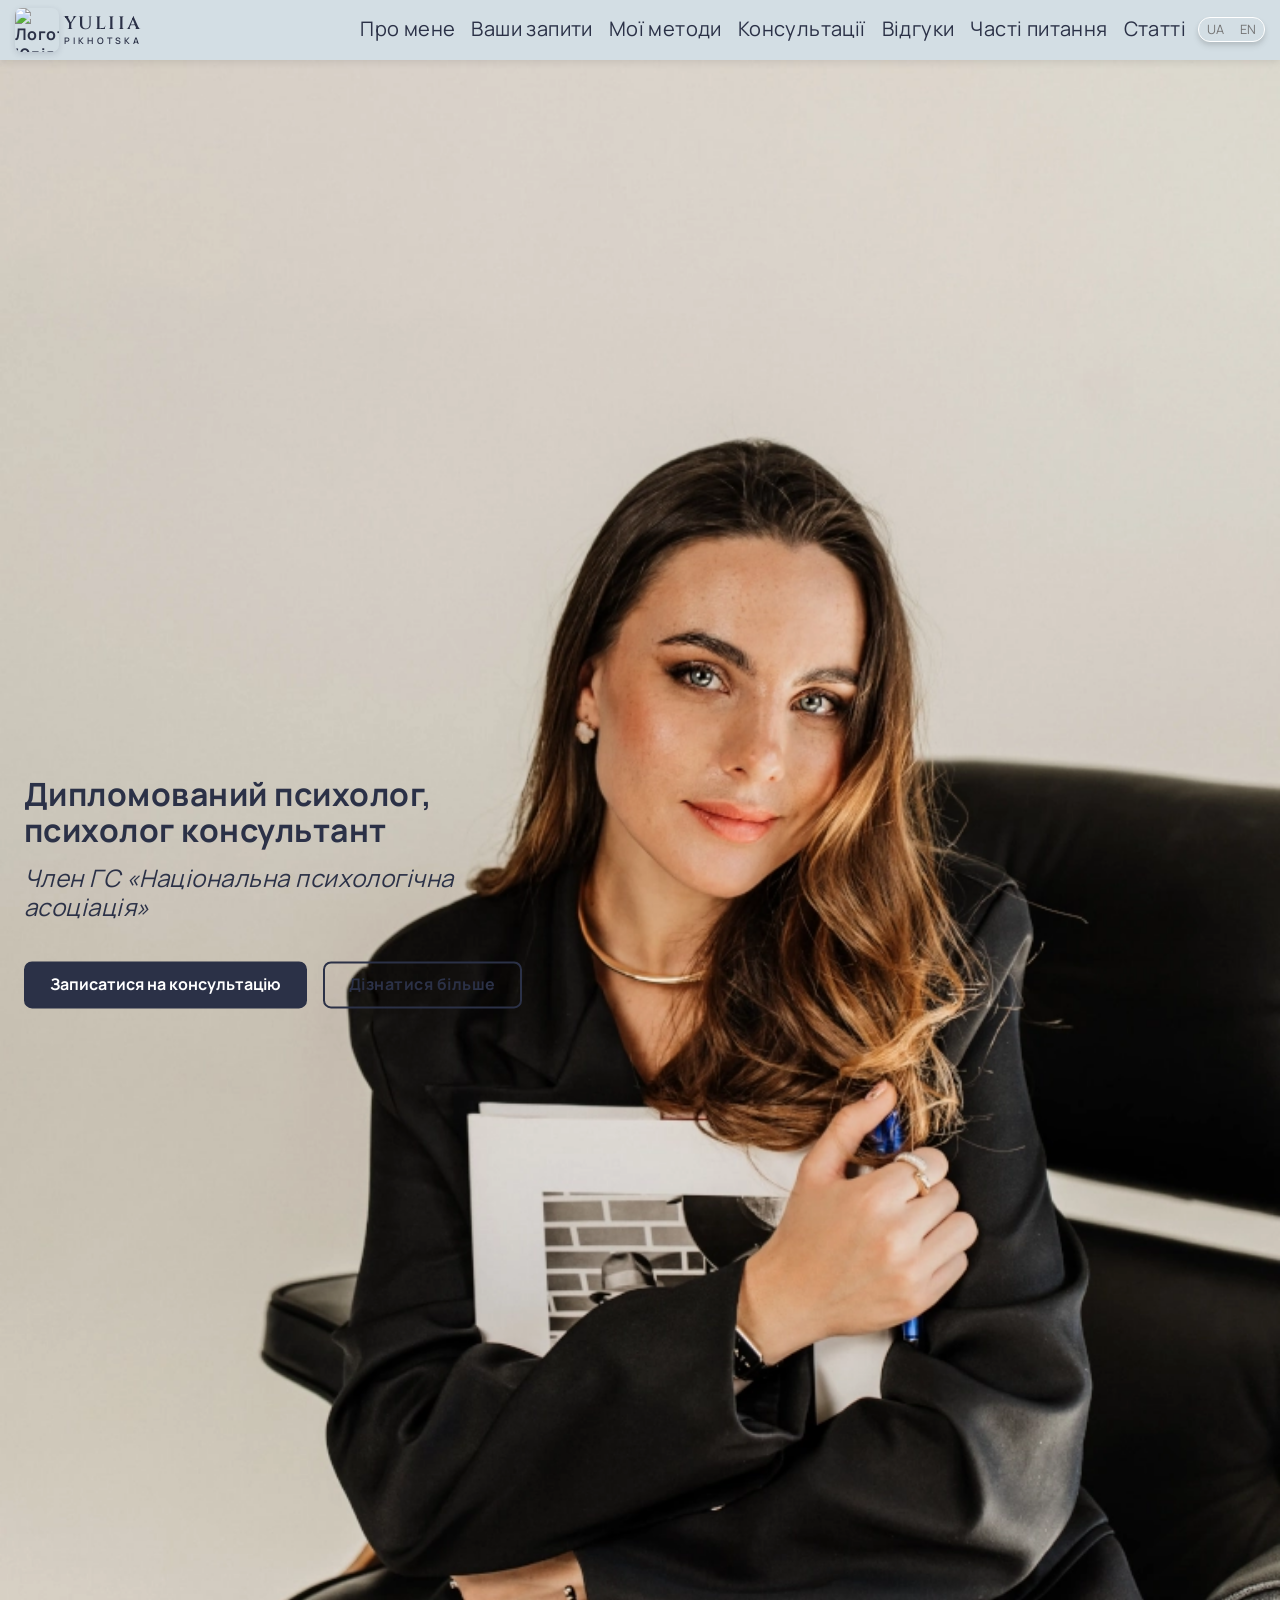
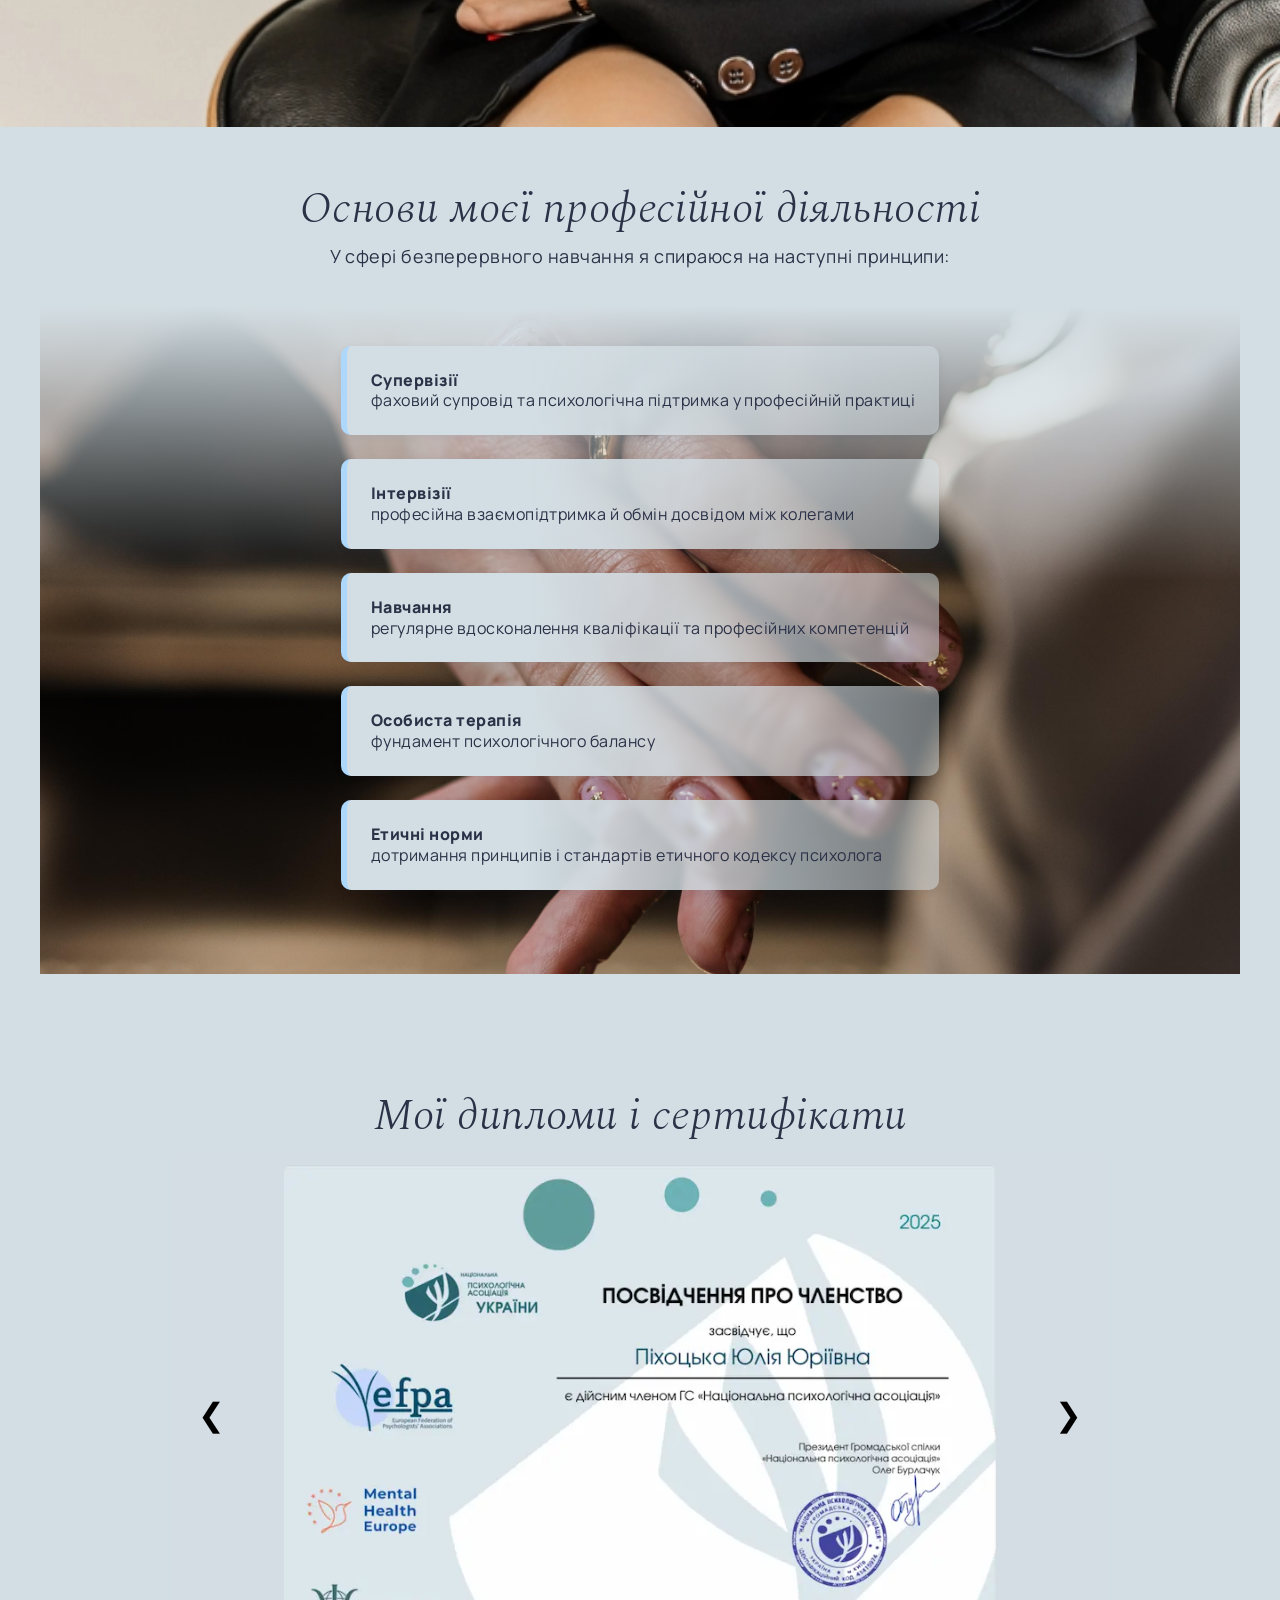
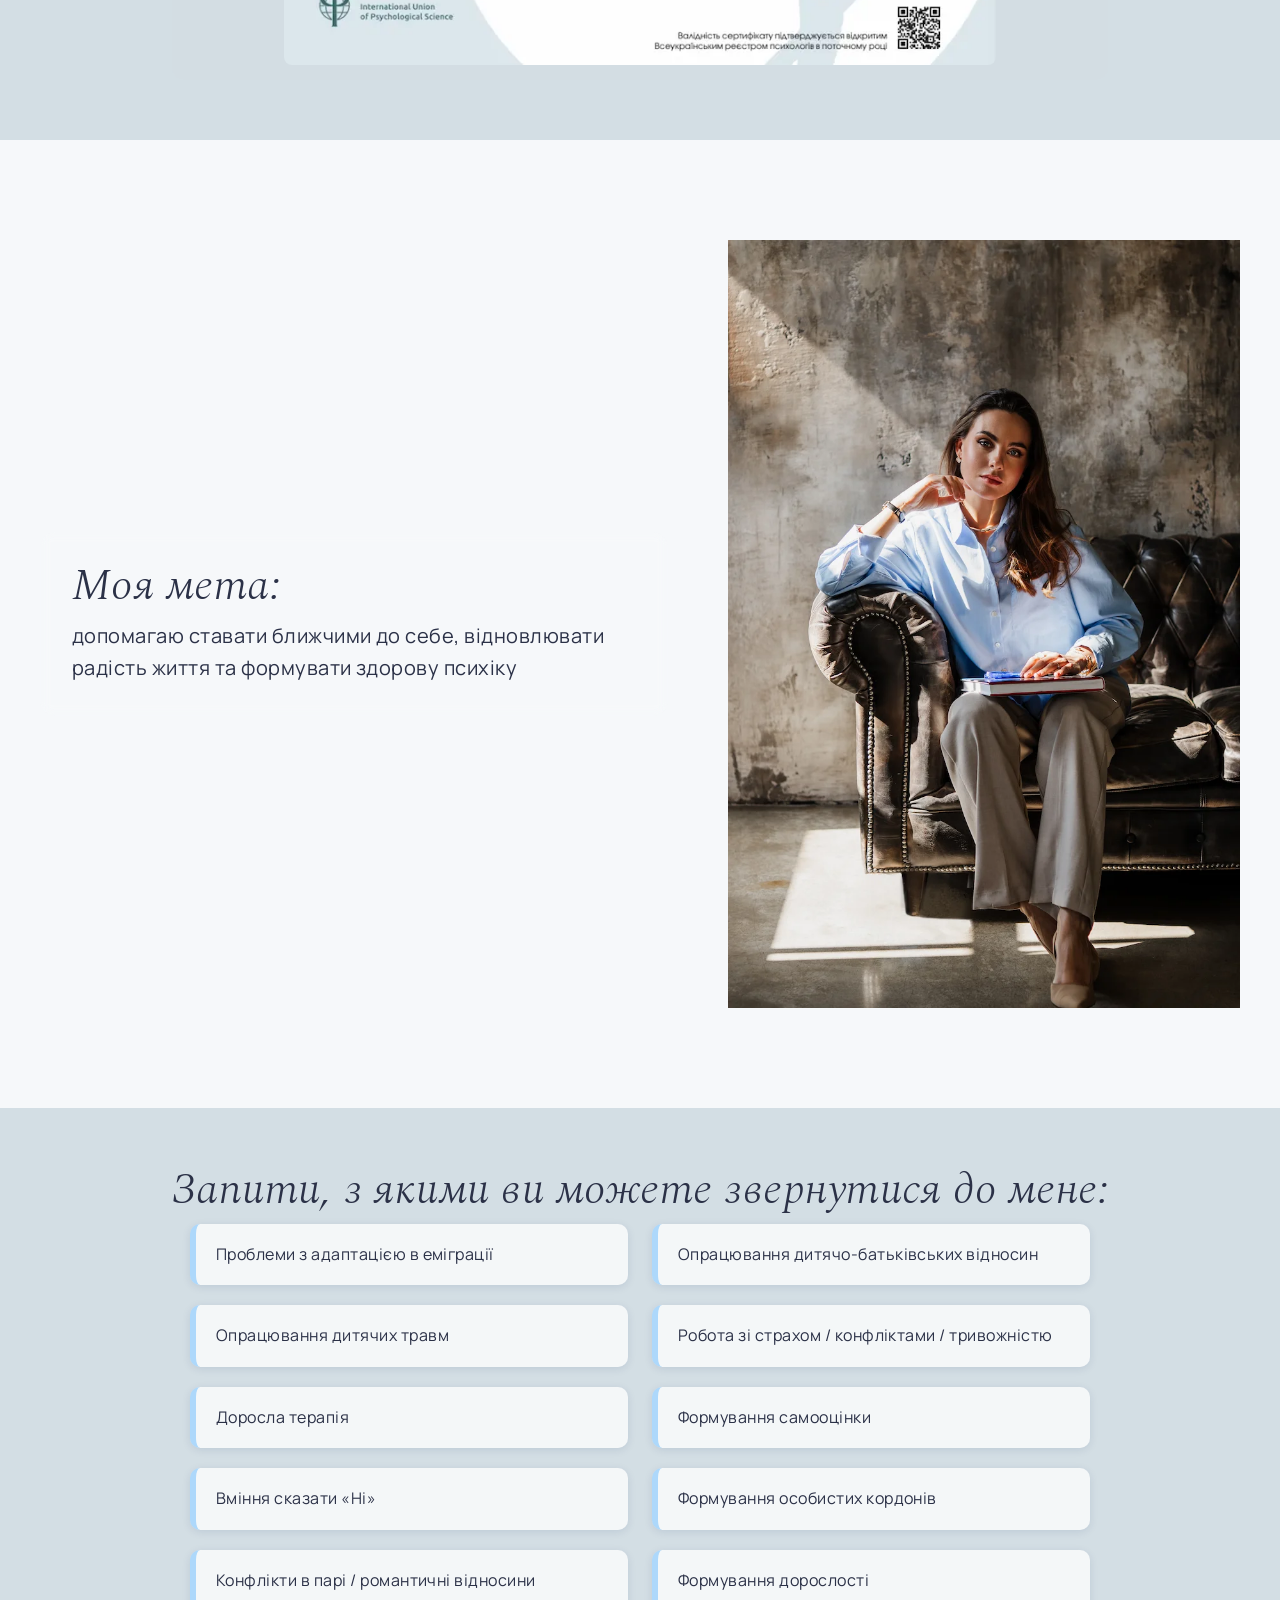
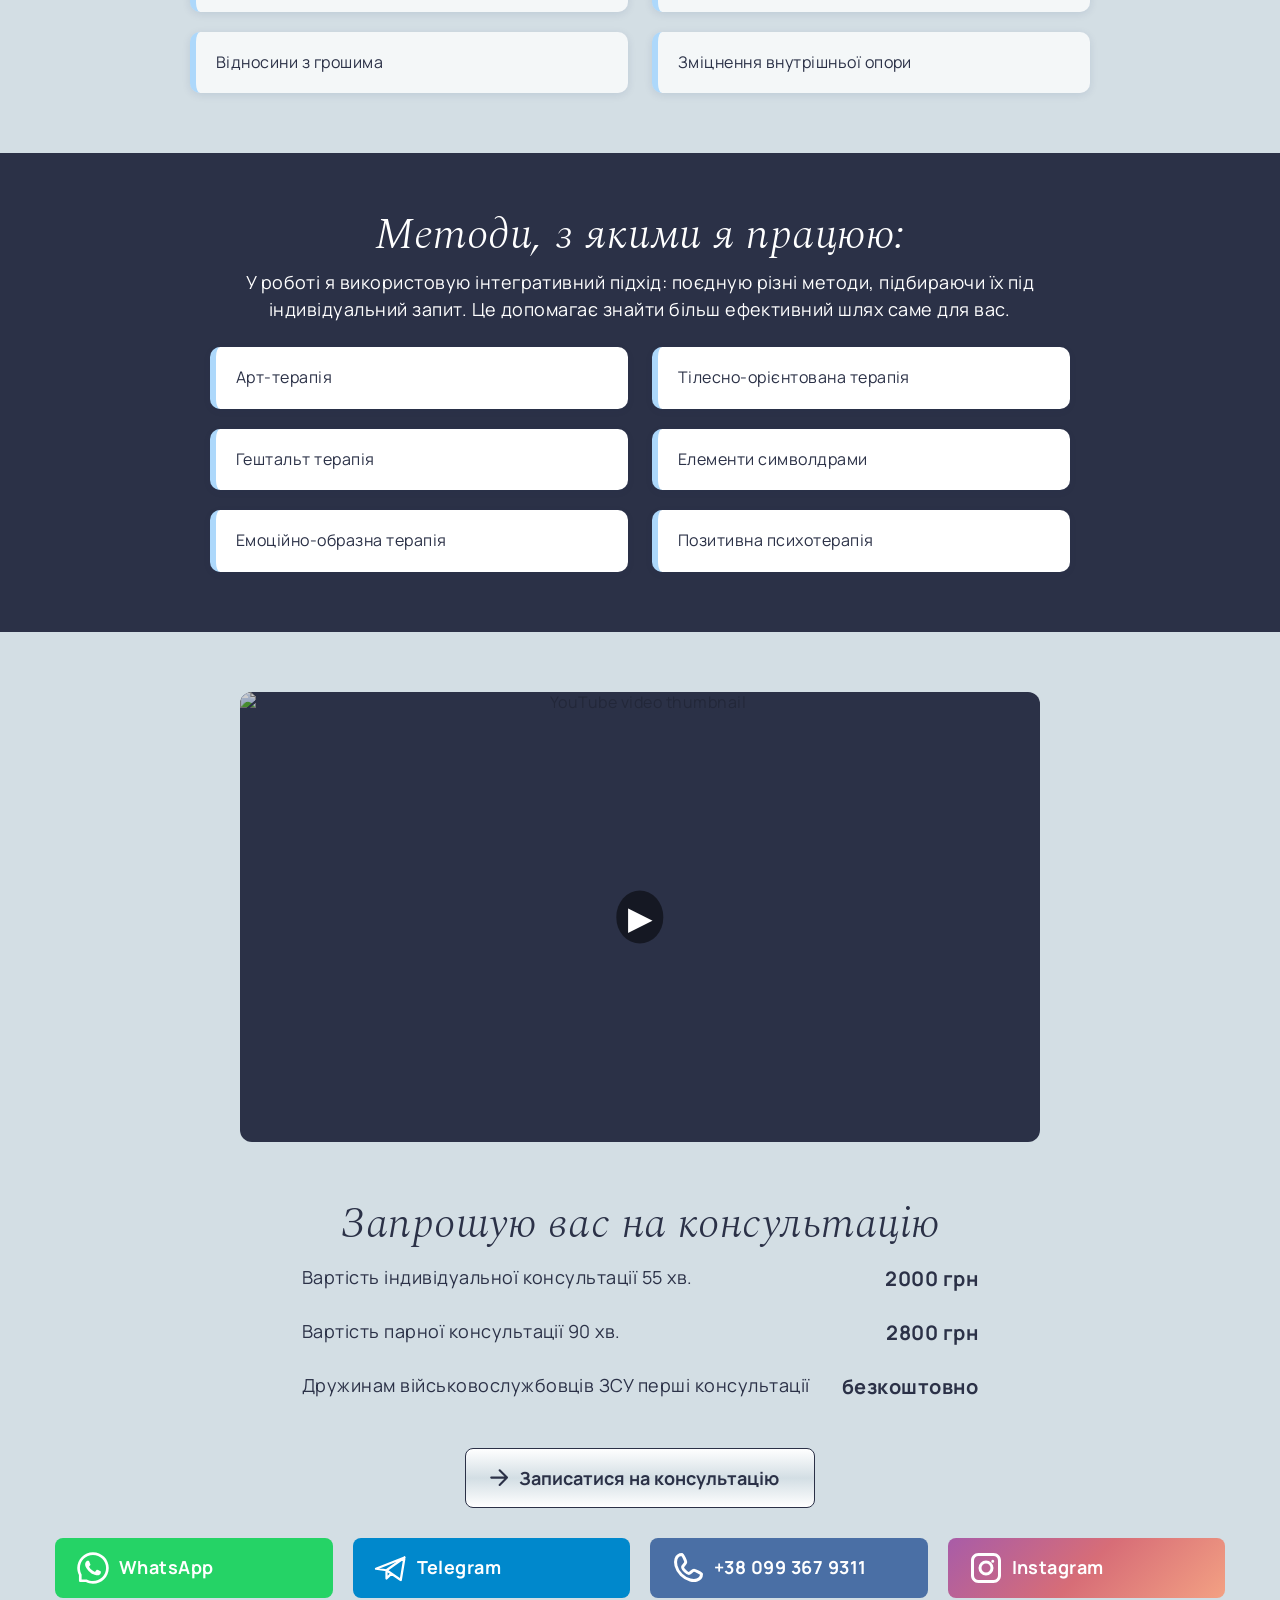
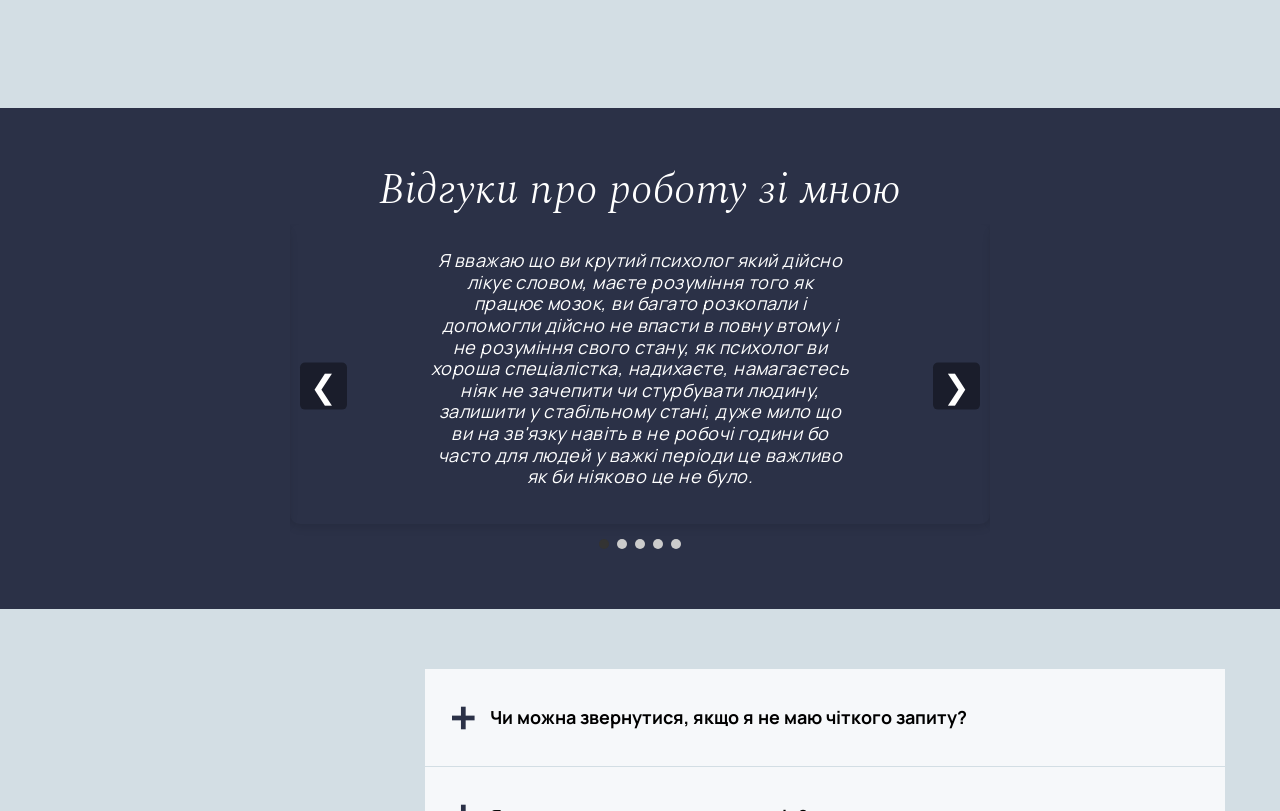
==== commit a1d605c3: "fix" ====
--- a/index.html
+++ b/index.html
@@ -771,10 +771,9 @@
 
       <section class="section section-articles" id="articles">
         <div class="container">
-          <h2 class="section__title">Корисні статті</h2>
+          <h2 class="section__title">Психологічні статті</h2>
           <p class="section__subtitle">
-            Прості пояснення складних психологічних процесів та практичні поради для відновлення
-            внутрішнього ресурсу
+            Матеріали про психологію, самопізнання та людські взаємини
           </p>
 
           <div class="articles-grid" id="articlesGrid"></div>
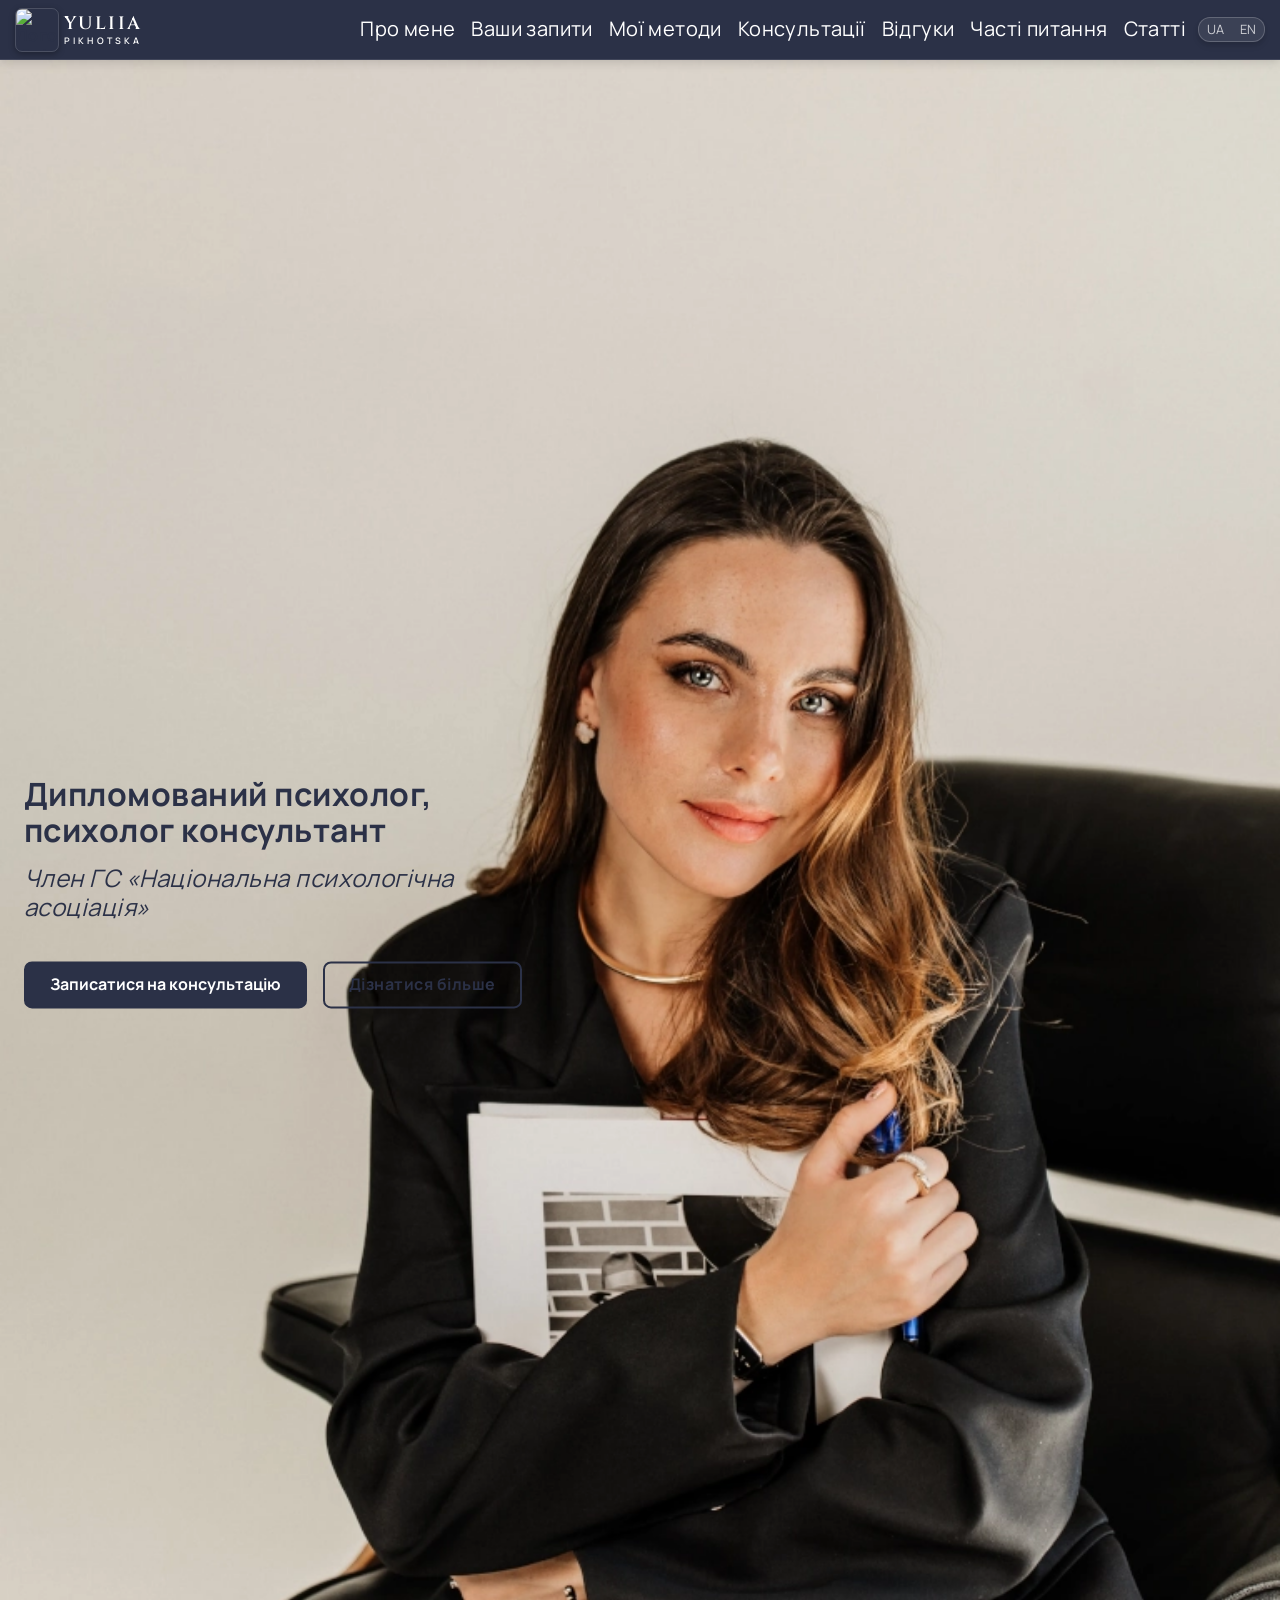
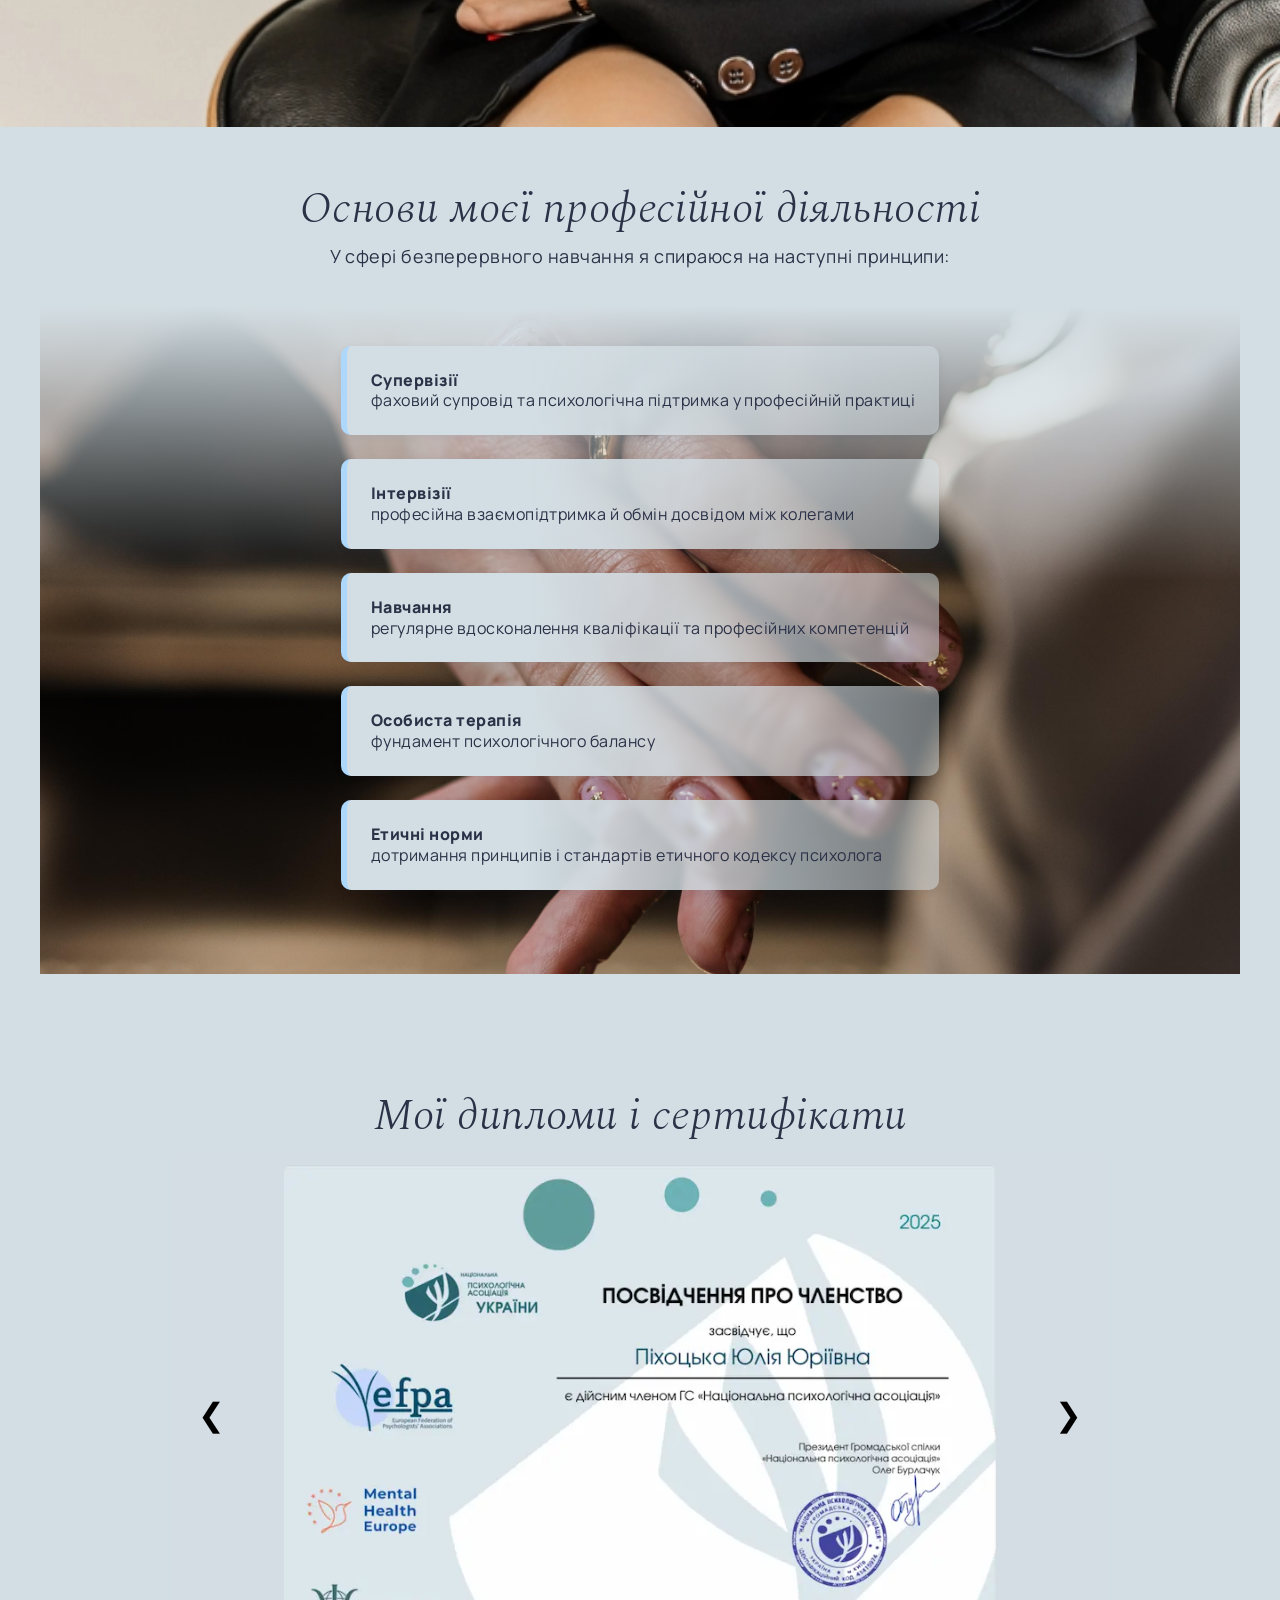
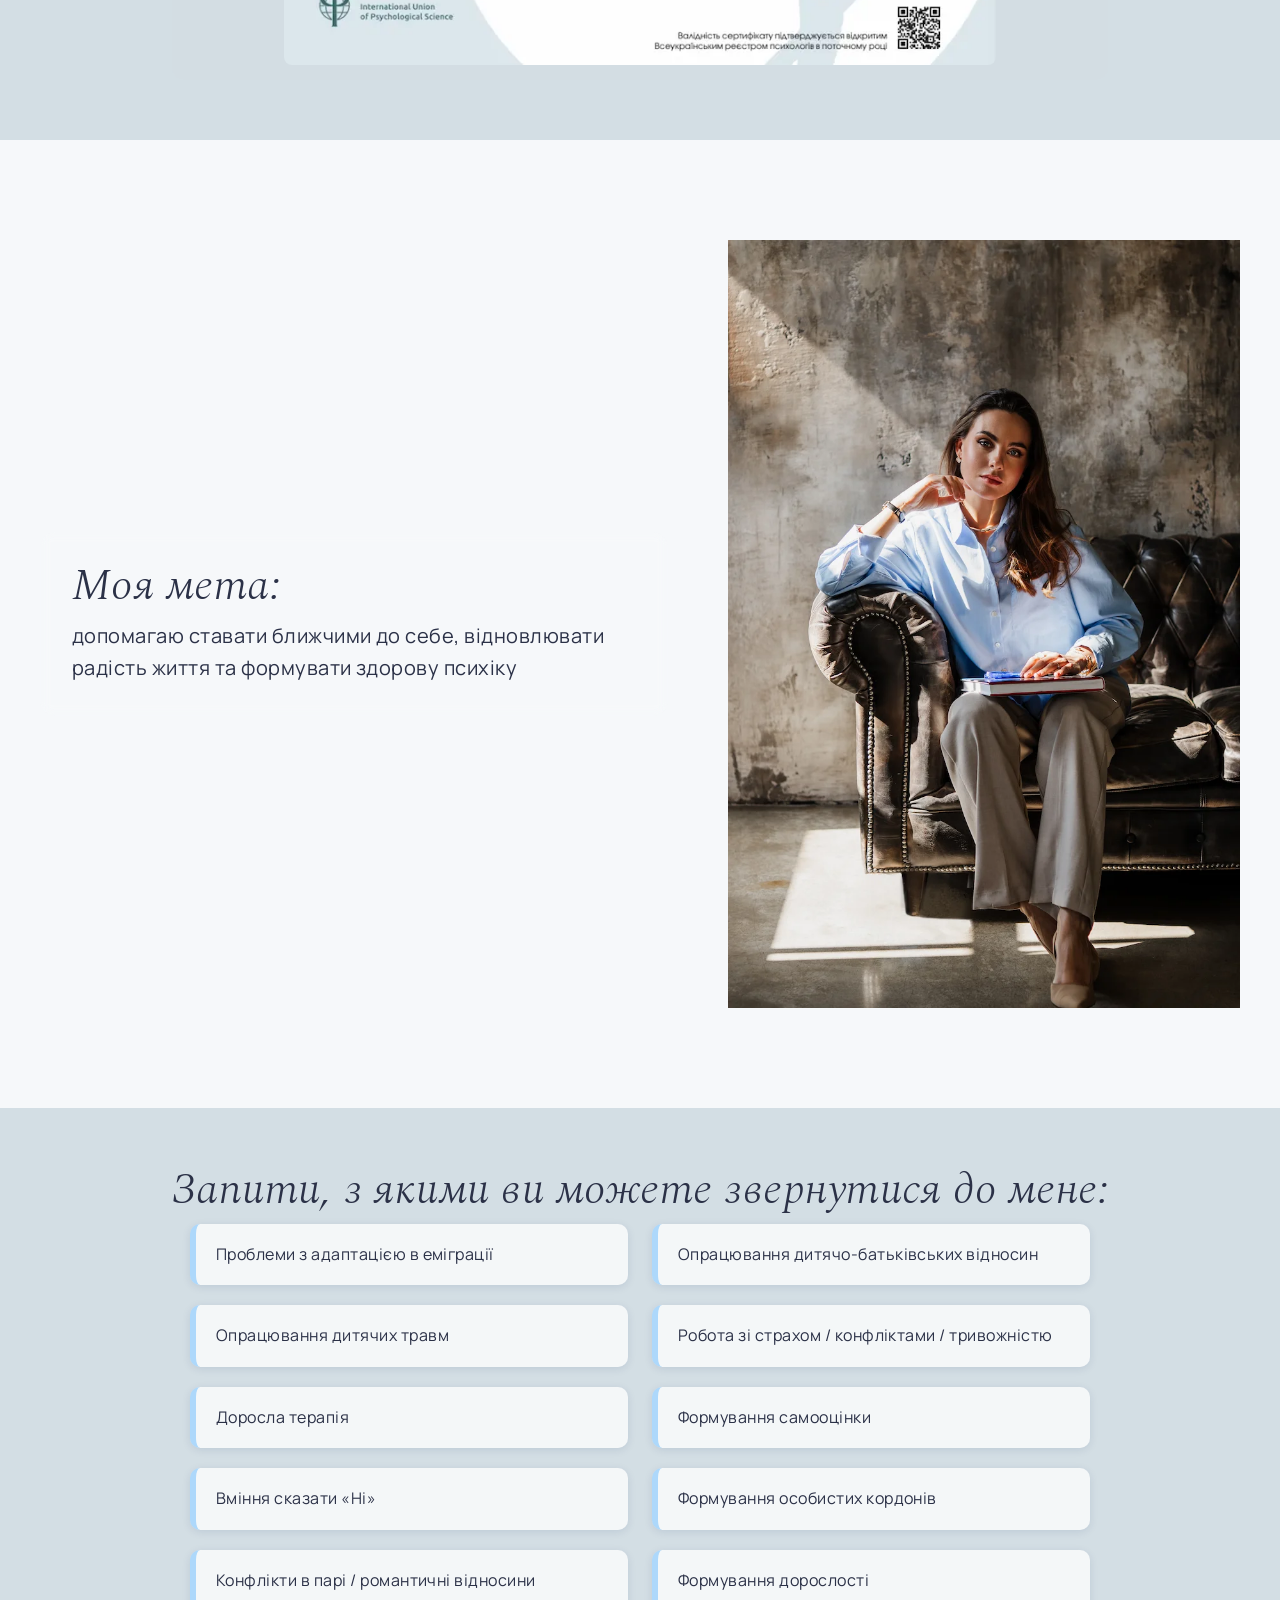
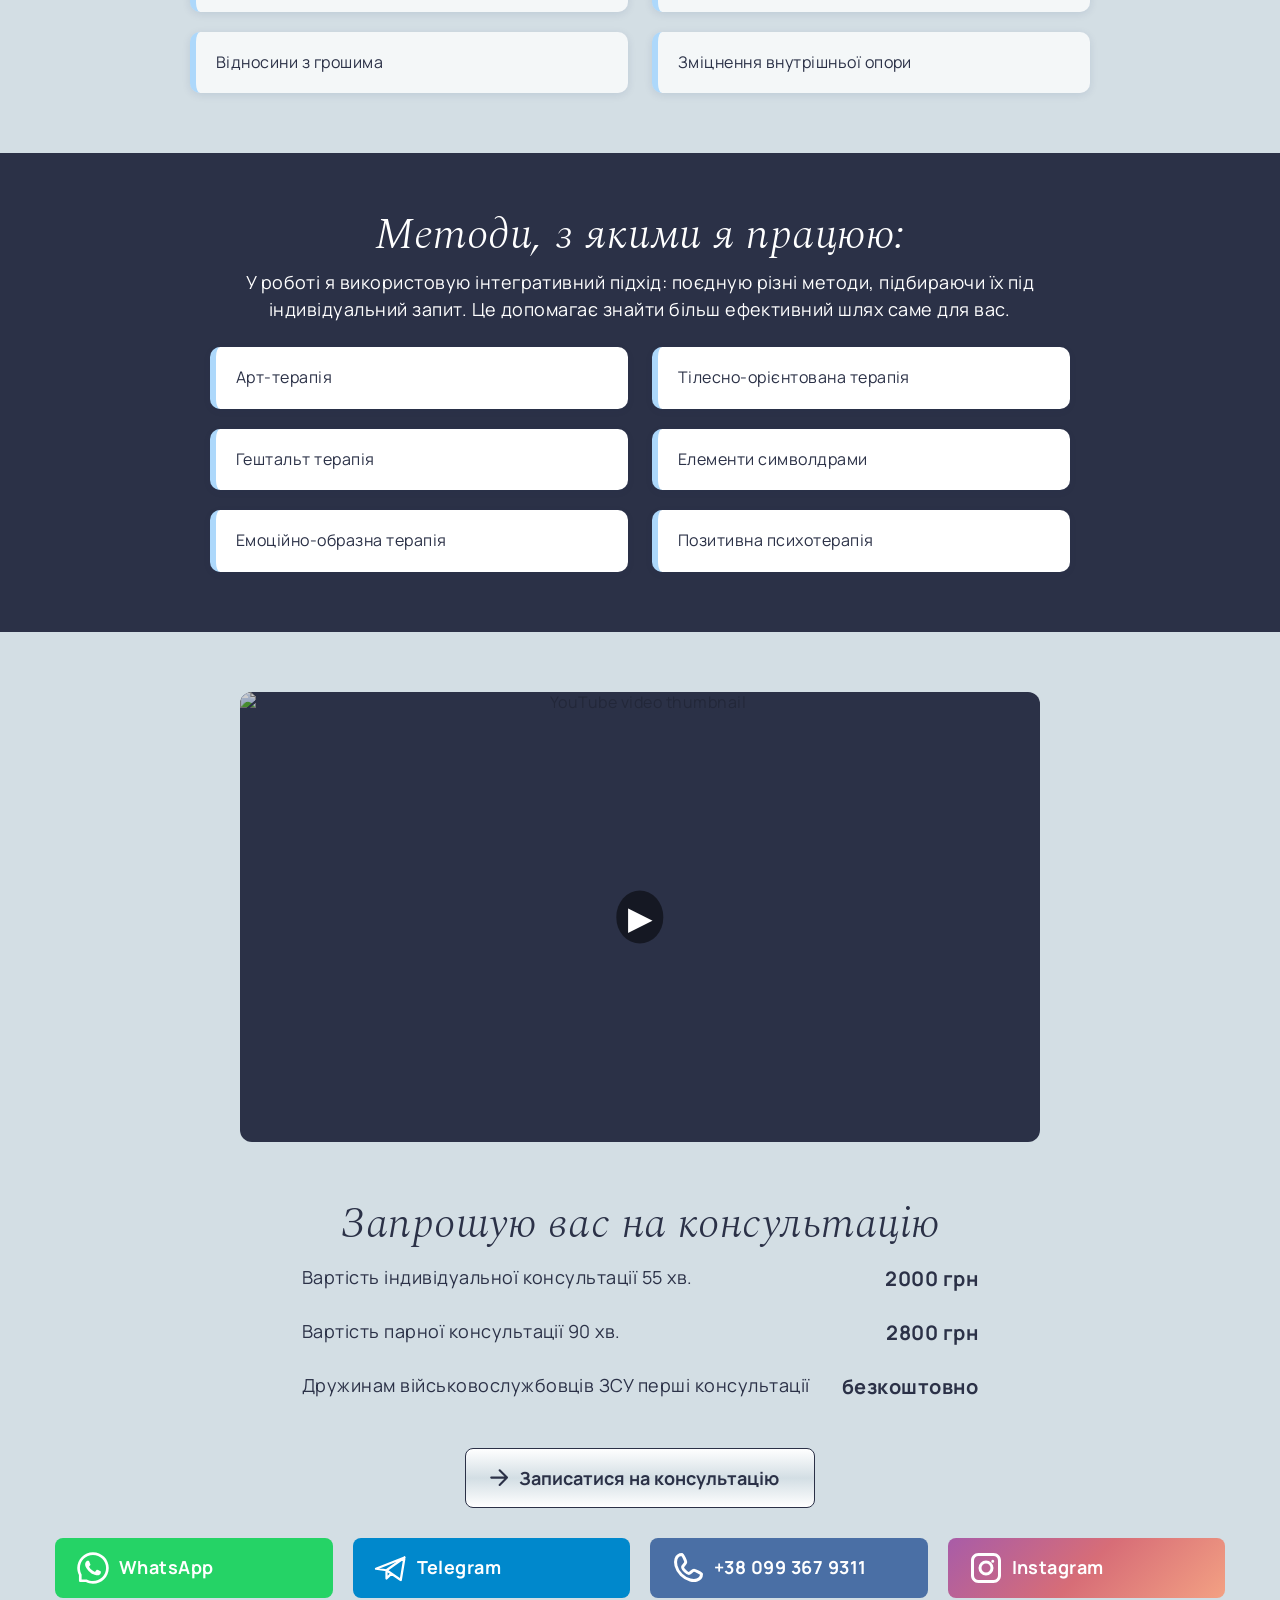
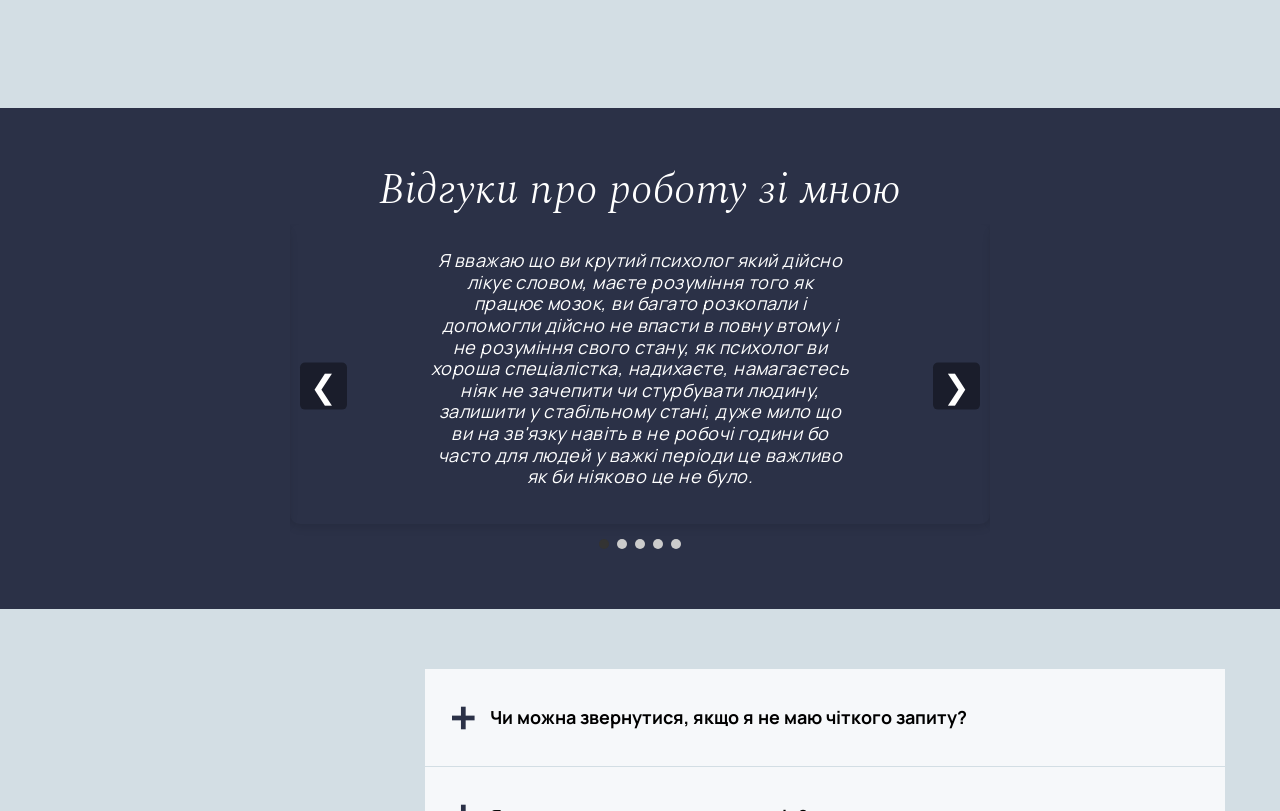
==== commit c5452cc4: "update header" ====
--- a/index.html
+++ b/index.html
@@ -49,7 +49,7 @@
               <li class="main-nav__item">
                 <a
                   href="#about"
-                  class="main-nav__link main-nav__link--current"
+                  class="main-nav__link"
                   data-i18n="menu.about"
                   >Про мене</a
                 >
--- a/css/main.min.css
+++ b/css/main.min.css
@@ -1 +1 @@
-@import"https://fonts.googleapis.com/css2?family=Cinzel:wght@500;600&display=swap";@font-face{font-family:"Manrope";font-style:normal;font-weight:400;src:url("../../fonts/Manrope/Manrope-Regular.woff2") format("woff2"),url("../../fonts/Manrope/Manrope-Regular.ttf") format("truetype");font-display:swap}@font-face{font-family:"Manrope";font-style:normal;font-weight:600;src:url("../../fonts/Manrope/Manrope-SemiBold.woff2") format("woff2"),url("../../fonts/Manrope/Manrope-SemiBold.ttf") format("truetype");font-display:swap}@font-face{font-family:"Manrope";font-style:normal;font-weight:700;src:url("../../fonts/Manrope/Manrope-Bold.woff2") format("woff2"),url("../../fonts/Manrope/Manrope-Bold.ttf") format("truetype");font-display:swap}@font-face{font-family:"Manrope";font-style:normal;font-weight:900;src:url("../../fonts/Manrope/Manrope-ExtraBold.woff2") format("woff2"),url("../../fonts/Manrope/Manrope-ExtraBold.ttf") format("truetype");font-display:swap}@font-face{font-family:"Spectral-LightItalic";font-style:italic;font-weight:300;src:url("../../fonts/Spectral/Spectral-LightItalic.woff2") format("woff2"),url("../../fonts/Spectral/Spectral-LightItalic.ttf") format("truetype");font-display:swap}/*! modern-normalize v1.1.0 | MIT License | https://github.com/sindresorhus/modern-normalize */*,::before,::after{box-sizing:border-box}html{-moz-tab-size:4;-o-tab-size:4;tab-size:4}html{line-height:1.15;-webkit-text-size-adjust:100%}body{margin:0}body{font-family:system-ui,-apple-system,"Segoe UI",Roboto,Helvetica,Arial,sans-serif,"Apple Color Emoji","Segoe UI Emoji"}hr{height:0;color:inherit}abbr[title]{-webkit-text-decoration:underline dotted;text-decoration:underline dotted}b,strong{font-weight:bolder}code,kbd,samp,pre{font-family:ui-monospace,SFMono-Regular,Consolas,"Liberation Mono",Menlo,monospace;font-size:1em}small{font-size:80%}sub,sup{font-size:75%;line-height:0;position:relative;vertical-align:baseline}sub{bottom:-0.25em}sup{top:-0.5em}table{text-indent:0;border-color:inherit}button,input,optgroup,select,textarea{font-family:inherit;font-size:100%;line-height:1.15;margin:0}button,select{text-transform:none}button,[type=button],[type=reset],[type=submit]{-webkit-appearance:button;-moz-appearance:button;appearance:button}::-moz-focus-inner{border-style:none;padding:0}:-moz-focusring{outline:1px dotted ButtonText}:-moz-ui-invalid{box-shadow:none}legend{padding:0}progress{vertical-align:baseline}::-webkit-inner-spin-button,::-webkit-outer-spin-button{height:auto}[type=search]{-webkit-appearance:textfield;-moz-appearance:textfield;appearance:textfield;outline-offset:-2px}::-webkit-search-decoration{-webkit-appearance:none}::-webkit-file-upload-button{-webkit-appearance:button;font:inherit}summary{display:list-item}:root{color-scheme:light;background-color:#fff;filter:none !important}body{color:#2b3147;background-color:#f6f8fa;font-family:"Manrope","Arial",sans-serif;font-size:16px;letter-spacing:.03em;box-sizing:border-box;line-height:1.3}h1,h2,h3,h4,h5,h6,p,ul{margin-top:0;margin-bottom:0}h2,h3,h4,h5,h6{font-family:"Spectral","Georgia",serif;font-weight:300;line-height:1;font-style:italic}img{display:block;max-width:100%;height:auto}section{scroll-margin-top:60px}ul,ol,li{list-style:none;margin:0;padding:0}@media(prefers-color-scheme: dark){.hero-section__title,.hero-section__subtitle{color:#fff;text-shadow:0 4px 24px rgba(42,0,0,.3)}:root{color:#fff;background-color:#333}}.section-video .consultation-prices,.main-nav__list{padding:0;margin:0;list-style:none;display:flex;gap:30px}.main-nav__link,.logo{margin-top:0;margin-bottom:0;text-decoration:none}.container{min-width:320px;max-width:100%;padding-left:15px;padding-right:15px;margin:0 auto}@media screen and (min-width: 480px){.container{width:480px}}@media screen and (min-width: 768px){.container{width:768px}}@media screen and (min-width: 1200px){.container{width:1200px}}@media screen and (min-width: 1440px){.container{width:1440px}}.logo{font-weight:700;color:#2b3147}.logo--dark{color:#2b3147}.logo--white{color:#fff}.button{display:flex;justify-content:center;align-items:center;margin:0 auto;box-shadow:0px 4px 4px rgba(0,0,0,.15);border:none;border-radius:4px;font-family:inherit;font-weight:700;font-size:16px;line-height:1.88;letter-spacing:.06em;cursor:pointer;transition:background-color 250ms cubic-bezier(0.4, 0, 0.2, 1)}.page-header{position:sticky;top:0;left:0;height:60px;background:#d3dee4;border-bottom:1px solid #d3dee4;box-shadow:0 2px 8px rgba(0,0,0,.1);z-index:100;display:flex;align-items:center}.page-header__container{display:flex;justify-content:center;align-items:center;justify-content:space-around;height:100%}@media screen and (min-width: 1200px){.page-header__container{justify-content:space-between}}.page-header__logo{display:inline-flex;align-items:center;gap:4px;text-decoration:none;padding:4px 0}@media screen and (min-width: 1200px){.page-header__logo{gap:5px}}.page-header__logo .logo__icon{height:38px;width:38px;border-radius:7px;-o-object-fit:cover;object-fit:cover;display:block;box-shadow:0 2px 6px rgba(43,49,71,.15);flex-shrink:0}@media screen and (min-width: 1200px){.page-header__logo .logo__icon{height:44px;width:44px}}.page-header__logo .logo__brand{display:flex;flex-direction:column;justify-content:center;line-height:1}.page-header__logo .logo__name{font-family:"Cinzel","Spectral",serif;font-size:15px;font-weight:600;letter-spacing:.12em;color:#2b3147}@media screen and (min-width: 1200px){.page-header__logo .logo__name{font-size:18px}}.page-header__logo .logo__sub{font-family:"Manrope",sans-serif;font-size:7.5px;font-weight:600;letter-spacing:.32em;color:#2b3147;margin-top:2px}@media screen and (min-width: 1200px){.page-header__logo .logo__sub{font-size:9px;letter-spacing:.35em;margin-top:3px}}@media screen and (max-width: 800px){.menu-button{border:none;background-color:rgba(0,0,0,0);z-index:2;cursor:pointer}.menu-button.is-open{position:absolute;top:10px;right:15px}.menu-button__icon-cross{display:none}.menu-button.is-open .menu-button__icon-cross{display:block}.menu-button.is-open .menu-button__icon-cross:hover{fill:#2b3147}.menu-button.is-open .menu-button__icon-burger{display:none}.menu-container{display:none;position:absolute;top:0;left:0;width:100%;z-index:1;padding:48px 40px;background-color:#fff;flex-direction:column;align-items:flex-start}.menu-container.is-open{display:flex}.menu-container .main-nav__list{flex-direction:column;margin-bottom:50px}.page-header__container{justify-content:space-between}}@media screen and (min-width: 801px){.page-header .menu-button{display:none}.menu-container{display:flex !important;display:flex;justify-content:center;align-items:center}}.main-nav__list{flex-direction:column;gap:20px;margin-bottom:200px}@media screen and (min-width: 768px){.main-nav__list{flex-direction:row;gap:10px;margin-bottom:0}}@media screen and (min-width: 1200px){.main-nav__list{gap:16px}}.main-nav__item{position:relative}.main-nav__link{color:#757575;font-weight:500;font-size:20px;line-height:1.17;letter-spacing:.02em;color:#2b3147}@media screen and (min-width: 768px){.main-nav__link{display:block;padding-top:16px;padding-bottom:16px;white-space:nowrap;font-weight:500;font-size:14px;line-height:1.14}}@media screen and (min-width: 1200px){.main-nav__link{font-size:18px}}@media screen and (min-width: 1140px){.main-nav__link{font-size:20px}}.main-nav__link:hover,.main-nav__link:focus{text-decoration:underline}.lang-switch{display:inline-flex;margin-left:12px;border-radius:12px;overflow:hidden;border:1px solid #fff;box-shadow:0 4px 6px rgba(0,0,0,.1),0 2px 4px rgba(0,0,0,.06);font-size:.8rem;background-color:#d3dee4}.lang-switch button{flex:1;padding:4px 8px;background-color:rgba(0,0,0,0);border:none;cursor:pointer;transition:all .2s;color:#757575}.lang-switch button:hover,.lang-switch button:focus{background-color:#d3dee4;color:#fff}.lang-switch button.active{background-color:#fff;color:#d3dee4;box-shadow:inset 0 2px 4px rgba(0,0,0,.2)}.page-header__container{display:flex;align-items:center;justify-content:space-between;width:100%;height:100%}@media screen and (max-width: 767.5px){.page-header__container{justify-content:space-between}}.header__contact-btn{width:100%;padding:12px 18px;margin-bottom:20px;background-color:#d3dee4;color:#2b3147;border:1px solid #d3dee4;font-size:18px;font-weight:600;text-align:center;border:none;border-radius:6px;cursor:pointer;transition:background-color .3s ease}.header__contact-btn:hover,.header__contact-btn:focus{outline:1px solid #003a79}.header__contact-btn:active{transform:translateY(0)}@media screen and (min-width: 801px){.header__contact-btn{display:none}}.section{padding-top:36px;padding-bottom:36px}.section--background{background-color:#d3dee4}@media screen and (min-width: 768px){.section{padding-top:60px;padding-bottom:60px}}@media screen and (min-width: 1440px){.section{padding-top:90px;padding-bottom:90px}}.section__title{font-family:"Spectral-LightItalic",serif;margin-bottom:12px;color:#2b3147;font-weight:300;font-style:italic;font-size:28px;line-height:1;text-align:center}@media screen and (min-width: 480px){.section__title{font-size:30px}}@media screen and (min-width: 768px){.section__title{font-size:32px}}@media screen and (min-width: 980px){.section__title{font-size:36px}}@media screen and (min-width: 1024px){.section__title{font-size:44px}}@media screen and (min-width: 1440px){.section__title{font-size:48px}}.section__title--hidden{position:absolute;white-space:nowrap;width:1px;height:1px;overflow:hidden;border:0;padding:0;clip:rect(0 0 0 0);clip-path:inset(50%);margin:-1px}.section__subtitle{margin-bottom:16px;font-size:16px;line-height:1.5;text-align:center}@media screen and (min-width: 768px){.section__subtitle{font-size:18px;margin-bottom:24px}}@media screen and (min-width: 1440px){.section__subtitle{font-size:20px;margin-bottom:32px}}.hero-section{position:relative;background-color:#d3dee4;overflow:hidden}.hero-section .container{position:relative;display:flex;flex-direction:column;align-items:center;justify-content:center;text-align:center;width:100%;margin:0 auto;padding:0}.hero-section .hero-section__content{position:static;top:auto;left:auto;transform:none;padding:1rem 1.5rem;z-index:2;width:100%;max-width:90%;text-align:center;margin:0 auto 1.5rem}.hero-section .hero-section__content .hero-section__title{font-size:1rem;font-weight:700;line-height:1.1;margin-bottom:.5rem}.hero-section .hero-section__content .hero-section__subtitle{font-family:"Manrope",sans-serif;font-size:.9rem;line-height:1.2}@media(min-width: 480px){.hero-section .hero-section__content{width:90%}.hero-section .hero-section__content .hero-section__title{font-size:1.2rem}.hero-section .hero-section__content .hero-section__subtitle{font-size:1rem}}@media(min-width: 768px){.hero-section .hero-section__content{position:absolute;top:50%;left:0%;transform:translate(0, -50%);width:55%;padding:1.5rem;text-align:left;margin:0}.hero-section .hero-section__content .hero-section__title{font-size:1.5rem;margin-bottom:1rem}.hero-section .hero-section__content .hero-section__subtitle{font-size:1rem}}@media(min-width: 1024px){.hero-section .hero-section__content{width:50%}.hero-section .hero-section__content .hero-section__title{font-size:1.75rem;margin-bottom:1rem}.hero-section .hero-section__content .hero-section__subtitle{font-size:1.25rem}}@media(min-width: 1200px){.hero-section .hero-section__content{width:45%}.hero-section .hero-section__content .hero-section__title{font-size:2rem;margin-bottom:1rem}.hero-section .hero-section__content .hero-section__subtitle{font-size:1.5rem}}@media(min-width: 1440px){.hero-section .hero-section__content{left:2%}.hero-section .hero-section__content .hero-section__title{font-size:2.8rem;margin-bottom:1rem}.hero-section .hero-section__content .hero-section__subtitle{font-size:2rem}}@media(min-width: 1920px){.hero-section .hero-section__content{width:45%;left:2%;padding:3rem}.hero-section .hero-section__content .hero-section__title{font-size:3.5rem}.hero-section .hero-section__content .hero-section__subtitle{font-size:2.5rem}}.hero-section .hero-section__image-wrapper{position:relative;max-width:100%;margin:0 auto;flex-shrink:0;z-index:1;width:100%}@media(min-width: 480px)and (max-width: 767px){.hero-section .hero-section__image-wrapper{width:480px}}.hero-section .hero-section__image-wrapper img{display:block;width:100%;height:auto;-o-object-fit:contain;object-fit:contain;transition:transform .5s ease}.hero-section .hero-section__image-wrapper:hover img{transform:scale(1.03)}@media(min-width: 768px){.hero-section .hero-section__image-wrapper img{border-radius:0}}.hero-section .hero-section__actions{display:flex;flex-direction:column;align-items:center;gap:12px;margin-top:1.5rem}@media(min-width: 768px){.hero-section .hero-section__actions{flex-direction:row;flex-wrap:wrap;justify-content:flex-start;gap:16px;margin-top:2.5rem}}.hero-section .hero-section__btn{display:inline-flex;align-items:center;justify-content:center;padding:.8rem 2rem;font-size:1rem;font-weight:700;line-height:1.2;border-radius:8px;white-space:nowrap;border:2px solid rgba(0,0,0,0);cursor:pointer;transition:all .5s ease;text-decoration:none;width:100%}@media(min-width: 768px){.hero-section .hero-section__btn{width:auto;padding:12px 24px}}.hero-section .hero-section__btn:not(.hero-section__btn--secondary){background-color:#2b3147;color:#fff;border-color:#2b3147}.hero-section .hero-section__btn:not(.hero-section__btn--secondary):hover{background-color:#003a79;border-color:#003a79}.hero-section .hero-section__btn--secondary{background-color:rgba(0,0,0,0);color:#2b3147;border-color:#2b3147}.hero-section .hero-section__btn--secondary:hover{background-color:#003a79;color:#fff;border-color:#003a79}#contactModal{display:none;position:fixed;z-index:1001;left:0;top:0;width:100%;height:100%;background-color:rgba(0,0,0,.2);justify-content:center;align-items:center}.modal.show{display:flex !important}.modal__content-wrapper{background:#fff;border-radius:10px;max-width:500px;width:90%;padding:30px;position:relative;box-shadow:0 5px 25px rgba(0,0,0,.2);max-height:90vh;overflow-y:auto}#contactClose{position:absolute;top:15px;right:20px;font-size:28px;font-weight:bold;cursor:pointer;color:#2b3147}#contactClose:hover{color:#2b3147}.form label{display:block;margin-top:15px;margin-bottom:5px;font-weight:500;color:#757575}.form input,.form textarea{display:block;width:100%;padding:10px;font-size:14px;border:1px solid #d3dee4;border-radius:6px;box-sizing:border-box;background-color:#f6f8fa;color:#2b3147}.form input:focus,.form textarea:focus{border-color:#add8fb;outline:none;background-color:#e8f6fe}.form textarea{min-height:80px;resize:vertical}.form button[type=submit]{display:block;margin:0 auto;margin-top:20px;min-width:250px;min-height:48px;padding:10px 18px;background-color:#2b3147;color:#fff;border:none;font-size:15px;border-radius:6px;cursor:pointer;transition:all .3s ease}.form button[type=submit]:hover{background-color:#add8fb;color:#2b3147}.form h2{font-size:18px;margin-bottom:20px;color:#2b3147}#goal{padding:60px 20px;text-align:center;color:#2b3147}#goal .goal-wrapper{display:flex;flex-direction:column;align-items:center;justify-content:center;gap:20px}@media screen and (min-width: 768px){#goal .goal-wrapper .goal-title{-moz-text-align-last:left;text-align-last:left}}#goal .goal-wrapper .goal-text-wrapper{padding:2rem;max-width:90%;margin:0 auto;text-align:center;backdrop-filter:blur(6px);color:#2b3147;border-radius:16px;z-index:2}#goal .goal-wrapper .goal-text{font-size:16px;line-height:1.6}#goal .goal-wrapper .goal-photo{width:100%;max-width:500px;aspect-ratio:2/3;-o-object-fit:cover;object-fit:cover;border-radius:12px;transition:opacity .6s ease,transform .3s ease}#goal .goal-wrapper .goal-photo:hover{transform:scale(1.05)}@media screen and (min-width: 768px){#goal{padding:80px 20px}#goal .goal-wrapper{flex-direction:row;align-items:center;justify-content:space-between;gap:40px}#goal .goal-wrapper .goal-text{text-align:left;font-size:18px}#goal .goal-wrapper .goal-photo{max-width:45%}}@media screen and (min-width: 1200px){#goal{padding:100px 40px}#goal .goal-wrapper{gap:60px}#goal .goal-wrapper .goal-text{font-size:20px}#goal .goal-wrapper .goal-photo{max-width:40%}}#about{color:#2b3147;text-align:center;background-color:#d3dee4}@media screen and (min-width: 768px){#about{background-size:100%}}#about .container{background:linear-gradient(#d3dee4 15%, rgba(211, 222, 228, 0) 50%),url("/images/IMG_4400.JPG");background-repeat:no-repeat;background-position:center center;background-size:cover;min-height:500px}#about p{margin-bottom:16px}#about .about-wrapper{display:flex;justify-content:center}#about .about-list{text-align:left;max-width:800px;margin:0 auto;padding:60px 0}#about .about-list__item{position:relative;background:linear-gradient(90deg, #d3dee4 30%, rgba(211, 222, 228, 0.5));backdrop-filter:blur(3px);border-left:6px solid #add8fb;padding:24px;border-radius:10px;margin-bottom:24px;box-shadow:0 2px 8px rgba(0,40,100,.05);transition:transform .25s ease,box-shadow .25s ease}#about .about-list__item .bold{font-weight:900}#about .about-list__item:hover{transform:translateY(-3px);box-shadow:0 6px 16px rgba(0,40,100,.08)}#about .about-list__item::before{content:"";position:absolute;left:15px;top:50%;transform:translateY(-50%);width:22px;height:22px;color:#d3dee4}.carousel{position:relative;overflow:hidden;width:100%;margin-top:2rem}@media screen and (min-width: 1200px){.carousel{width:80%;margin:0 auto}}.carousel__track-container{overflow:hidden}.carousel__track{display:flex;transition:transform .6s ease;padding:0}.carousel__item{flex:0 0 100%;display:flex;justify-content:center;align-items:center;padding:15px;background:rgba(211,222,228,.5);border-radius:12px}.carousel__item img{width:100%;height:auto;max-height:500px;-o-object-fit:contain;object-fit:contain;aspect-ratio:attr(width)/attr(height);border-radius:8px;transition:transform .4s ease}.carousel__item img:hover{transform:scale(1.05)}.carousel__btn{position:absolute;top:50%;transform:translateY(-50%);background:rgba(211,222,228,.5);border:none;font-size:2rem;padding:.3em .5em;cursor:pointer;border-radius:50%;z-index:2;transition:background .3s ease,transform .2s ease}.carousel__btn:hover{background:#d3dee4;transform:scale(1.1)}.carousel__btn.prev{left:10px}.carousel__btn.next{right:10px}.carousel__item{flex:0 0 100%;min-width:100%}@media(min-width: 980px){.carousel__item{flex:0 0 50%}}@media(min-width: 1440px){.carousel__item{flex:0 0 33.33%}}#requests{color:#2b3147;text-align:center}#requests .container{margin:0 auto;padding:0 20px}#requests .requests-list{display:grid;grid-template-columns:1fr;gap:18px;text-align:left;max-width:900px;margin:0 auto}@media screen and (min-width: 900px){#requests .requests-list{grid-template-columns:1fr 1fr;gap:20px 24px}}#requests .requests-list__item{position:relative;background:hsla(0,0%,100%,.75);border-left:6px solid #add8fb;padding:18px 20px;border-radius:10px;box-shadow:0 2px 8px rgba(0,40,100,.1);transition:transform .25s ease,box-shadow .25s ease;display:flex;align-items:center;width:100%;max-width:450px;min-height:60px;margin:0 auto}#requests .requests-list__item:hover{transform:translateY(-3px);box-shadow:0 6px 16px rgba(0,40,100,.08)}#requests .requests-list__item .requests-list__icon{position:absolute;left:15px;top:50%;transform:translateY(-50%)}#requests .requests-list__item .requests-list__inscription{font-size:16px;line-height:1.6;color:#2b3147}#methods{color:#fff;background-color:#2b3147;text-align:center}#methods .container{max-width:900px;margin:0 auto;padding:0 20px}#methods .section__title{color:#fff}#methods .methods-list{display:grid;grid-template-columns:1fr;gap:18px;text-align:left;max-width:900px;margin:0 auto}@media screen and (min-width: 900px){#methods .methods-list{grid-template-columns:1fr 1fr;gap:20px 24px}}#methods .methods-list__item{position:relative;display:flex;align-items:center;gap:14px;background:#fff;border-left:6px solid #add8fb;padding:18px 20px;border-radius:10px;box-shadow:0 2px 8px rgba(0,40,100,.05);transition:transform .25s ease,box-shadow .25s ease;width:100%;max-width:450px;margin:0 auto}#methods .methods-list__item:hover{transform:translateY(-3px);box-shadow:0 6px 16px rgba(0,40,100,.08)}#methods .methods-list__item span{font-size:16px;line-height:1.6;color:#2b3147}.section-video{text-align:center;padding:60px 0}.section-video .video-wrapper{max-width:900px;margin:0 auto 40px;border-radius:12px;overflow:hidden;box-shadow:0 6px 18px rgba(0,0,0,.1)}.section-video .video-wrapper iframe{width:100%;height:500px;border:none}.section-video .consultation-block{max-width:700px;margin:0 auto}.section-video .consultation-prices{display:flex;flex-direction:column;gap:12px}.section-video .consultation-prices__item{display:flex;justify-content:space-between;border-radius:10px;padding:8px 12px;font-size:18px;transition:all .3s ease}.section-video .consultation-prices__item span{color:#2b3147}.section-video .consultation-prices__item strong{color:#2b3147;font-size:20px}@media screen and (max-width: 768px){.section-video .video-wrapper iframe{height:300px}.section-video .consultation-title{font-size:28px !important}.section-video .consultation-prices__item{flex-direction:column;align-items:center;text-align:center;gap:8px}}.contact-box{margin:40px auto;border-radius:12px;text-align:center}.contact-box .contact-text{font-size:20px;font-weight:700;margin-bottom:20px}.contact-box .contactBtn{display:inline-flex;align-items:center;width:100%;max-width:280px;min-height:60px;gap:8px;margin:0 auto 20px;padding:12px 20px;background:linear-gradient(180deg, #ffffff 0%, #d3dee4 50%, #ffffff 100%);color:#2b3147;font-size:14px;font-weight:700;text-align:center;border:1px solid #2b3147;border-radius:8px;cursor:pointer;transition:background .3s ease,color .3s ease}.contact-box .contactBtn:hover{background:#003a79;color:#fff}@media screen and (min-width: 480px){.contact-box .contactBtn{max-width:350px;font-size:18px}}@media screen and (min-width: 768px){.contact-box .contactBtn{max-width:350px;font-size:18px}}@media screen and (min-width: 1440px){.contact-box .contactBtn{margin-bottom:30px}}.contact-box .contact-links{display:flex;flex-direction:column;gap:8px}@media screen and (min-width: 1200px){.contact-box .contact-links{flex-direction:row;justify-content:center;gap:20px}}.contact-box .contact-link{display:flex;align-items:center;justify-content:flex-start;width:100%;max-width:280px;gap:8px;margin:10px auto;padding:12px;border-radius:8px;font-size:16px;font-weight:700;text-decoration:none;color:#fff;transition:all .3s ease}@media screen and (min-width: 480px){.contact-box .contact-link{max-width:350px;font-size:18px}}@media screen and (min-width: 768px){.contact-box .contact-link{padding:12px 20px;font-size:18px;max-width:350px}}@media screen and (min-width: 1440px){.contact-box .contact-link{margin:0}}.contact-box .contact-link.whatsapp{background:#25d366}.contact-box .contact-link.whatsapp:hover{background:#1da851}.contact-box .contact-link.telegram{background:#08c}.contact-box .contact-link.telegram:hover{background:#0077b3}.contact-box .contact-link.phone{background:#4a6fa5}.contact-box .contact-link.phone:hover{background:#3a5782}.contact-box .contact-link.instagram{background:linear-gradient(135deg, #a85ca8, #d76d77, #f3a183)}.contact-box .contact-link.instagram:hover{filter:brightness(1.08)}.youtube-facade{position:relative;width:100%;max-width:800px;margin:0 auto 60px;cursor:pointer;overflow:hidden;border-radius:12px;background:#2b3147}.youtube-facade img{width:100%;height:auto;display:block;filter:brightness(0.8);transition:filter .3s}.youtube-facade:hover img{filter:brightness(1)}.youtube-wrapper{position:relative;width:100%;padding-top:56.25%;overflow:hidden}.youtube-wrapper img,.youtube-wrapper iframe{position:absolute;top:0;left:0;width:100%;height:100%;-o-object-fit:cover;object-fit:cover}.play-button{position:absolute;top:50%;left:50%;transform:translate(-50%, -50%);font-size:2rem;background:rgba(0,0,0,.5);border:none;color:#fff;cursor:pointer;border-radius:50%;padding:.5rem .7rem}.play-button:hover{background:#d3dee4;color:#2b3147}.section-reviews{background-color:#2b3147}.section-reviews .section__title{color:#fff}.reviews-carousel{position:relative;overflow:hidden;width:100%;max-width:700px;margin:0 auto}.reviews-carousel .reviews-track{display:flex;transition:transform .6s ease;transform:translateX(0)}.reviews-carousel .review-card{display:flex;justify-content:center;align-items:center;flex:0 0 100%;height:360px;padding:12px;text-align:center;color:#fff;border-radius:10px;overflow:hidden;box-shadow:0 4px 8px rgba(0,0,0,.1)}@media(min-width: 420px){.reviews-carousel .review-card{height:300px}}.reviews-carousel .review-card__text{display:block;margin:0 auto;width:95%;font-size:16px;font-style:italic;margin-bottom:10px;line-height:1.2}@media(min-width: 420px){.reviews-carousel .review-card__text{width:360px}}@media(min-width: 768px){.reviews-carousel .review-card__text{width:420px;font-size:18px}}.reviews-carousel .nav{position:absolute;bottom:2%;transform:translateY(-50%);background:rgba(0,0,0,.4);color:#fff;border:none;font-size:2rem;cursor:pointer;padding:5px 10px;border-radius:5px;transition:background .3s}@media(min-width: 768px){.reviews-carousel .nav{top:50%;bottom:auto;transform:translateY(-50%)}}.reviews-carousel .nav:hover{background:rgba(0,0,0,.7)}.reviews-carousel .nav.prev{left:10px}.reviews-carousel .nav.next{right:10px}.reviews-carousel .pagination{display:flex;justify-content:center;margin-top:15px;gap:8px}.reviews-carousel .pagination .dot{width:10px;height:10px;border-radius:50%;background:#ccc;cursor:pointer;transition:background .3s}.reviews-carousel .pagination .dot.active{background:#333}@media screen and (min-width: 1200px){.section-faq .container{display:flex;justify-content:center;align-items:center;display:flex;flex-direction:row}}.accordion{max-width:800px;margin:0 auto;text-align:left}.accordion-item{border-bottom:1px solid #d3dee4}.accordion-header{display:flex;align-items:center;width:100%;text-align:left;padding:20px 24px;font-size:18px;font-weight:700;background:#f6f8fa;border:none;outline:none;cursor:pointer;transition:background-color .3s ease,color .3s ease}.accordion-header:hover{background:#2b3147;color:#d3dee4}.accordion-header:hover .icon-plus{color:#d3dee4}.accordion-content{max-height:0;overflow:hidden;transition:max-height .3s ease;padding:0 20px;background:#f6f8fa}.accordion-content p{margin:15px 0;font-size:16px;line-height:1.5;padding:8px}.icon-plus{display:inline-block;font-size:50px;text-align:center;color:#2b3147;margin-right:12px}.section-articles{background-color:#e8f6fe;padding:60px 0 70px}@media screen and (min-width: 768px){.section-articles{padding:80px 0 90px}}.section-articles .section__subtitle{max-width:680px;margin-left:auto;margin-right:auto;margin-bottom:40px;color:#757575;padding:0 15px}@media screen and (min-width: 768px){.section-articles .section__subtitle{margin-bottom:50px}}.articles-grid{display:grid;gap:28px;margin-bottom:44px}.articles-grid--single{grid-template-columns:1fr;max-width:440px;margin-left:auto;margin-right:auto}.articles-grid--two{grid-template-columns:1fr;max-width:880px;margin-left:auto;margin-right:auto}@media screen and (min-width: 768px){.articles-grid--two{grid-template-columns:repeat(2, 1fr)}}.articles-grid--three{grid-template-columns:1fr}@media screen and (min-width: 680px){.articles-grid--three{grid-template-columns:repeat(2, 1fr)}}@media screen and (min-width: 1024px){.articles-grid--three{grid-template-columns:repeat(3, 1fr)}}.article-card{position:relative;background:#fff;border-radius:20px;overflow:hidden;display:flex;flex-direction:column;box-shadow:0 6px 20px rgba(43,49,71,.05);transition:transform .3s cubic-bezier(0.25, 0.8, 0.25, 1),box-shadow .3s ease;height:100%}.article-card:hover{transform:translateY(-6px);box-shadow:0 14px 30px rgba(43,49,71,.12)}.article-card:hover .article-card__arrow{background:#2b3147;color:#fff;transform:translateX(3px)}.article-card:hover .article-card__image-wrap img{transform:scale(1.04)}.article-card__link-overlay{position:absolute;inset:0;z-index:2}.article-card__image-wrap{position:relative;width:100%;aspect-ratio:16/10;overflow:hidden;background:#d3dee4}.article-card__image-wrap img{width:100%;height:100%;-o-object-fit:cover;object-fit:cover;display:block;transition:transform .5s ease}.article-card__image-wrap--placeholder{background:linear-gradient(135deg, #d3dee4 0%, #e8f6fe 100%)}.article-card__placeholder{width:100%;height:100%;background:linear-gradient(135deg, #d3dee4 0%, #e8f6fe 100%)}.article-card__body{padding:24px;display:flex;flex-direction:column;flex-grow:1}.article-card__meta{display:flex;align-items:center;gap:8px;font-size:13px;color:#757575;margin-bottom:12px}.article-card__bullet{opacity:.6}.article-card__title{font-family:"Spectral-LightItalic","Spectral",serif;font-style:italic;font-weight:300;font-size:21px;line-height:1.35;color:#2b3147;margin:0 0 12px;display:-webkit-box;-webkit-line-clamp:3;line-clamp:3;-webkit-box-orient:vertical;overflow:hidden}.article-card__excerpt{font-size:14px;line-height:1.55;color:#757575;margin:0 0 20px;flex-grow:1;display:-webkit-box;-webkit-line-clamp:4;line-clamp:4;-webkit-box-orient:vertical;overflow:hidden}.article-card__footer{display:flex;align-items:center;justify-content:space-between;padding-top:16px;border-top:1px solid rgba(211,222,228,.5);margin-top:auto}.article-card__cta{font-size:11px;font-weight:700;letter-spacing:.08em;text-transform:uppercase;color:#2b3147}.article-card__arrow{display:inline-flex;align-items:center;justify-content:center;width:32px;height:32px;border-radius:50%;background:#e8f6fe;color:#2b3147;transition:background .25s,color .25s,transform .25s}.article-card__arrow svg{width:14px;height:14px}.articles-action{text-align:center}.articles-all-btn{display:inline-flex;align-items:center;justify-content:center;background:#fff;color:#2b3147;font-size:12px;font-weight:700;letter-spacing:.08em;text-transform:uppercase;padding:14px 38px;border-radius:8px;border:1px solid #d3dee4;box-shadow:0 4px 16px rgba(43,49,71,.05);text-decoration:none;transition:all .3s ease}.articles-all-btn:hover{background:#2b3147;color:#fff;box-shadow:0 6px 20px rgba(43,49,71,.15);transform:translateY(-2px)}.articles-empty{text-align:center;padding:40px;color:#757575;font-size:16px}.article-page{background-color:#f6f8fa;padding-top:24px}.article-page>.container{width:100%;max-width:760px;padding-left:16px;padding-right:16px;margin-left:auto;margin-right:auto}@media screen and (min-width: 768px){.article-page>.container{padding-left:20px;padding-right:20px}}@media screen and (min-width: 1200px){.article-page>.container{max-width:1040px}}@media screen and (min-width: 1440px){.article-page>.container{max-width:1200px;padding-left:24px;padding-right:24px}}.article-top-nav{display:flex;align-items:center;justify-content:space-between;gap:16px;margin-bottom:24px;flex-wrap:wrap}.breadcrumbs{display:flex;align-items:center;flex-wrap:wrap;gap:8px;font-size:13px;color:#757575}.breadcrumbs a{color:#757575;text-decoration:none;transition:color .2s}.breadcrumbs a:hover{color:#2b3147;text-decoration:underline}.breadcrumbs__separator{opacity:.5}.breadcrumbs__current{color:#2b3147;font-weight:500;max-width:320px;white-space:nowrap;overflow:hidden;text-overflow:ellipsis}@media screen and (min-width: 768px){.breadcrumbs__current{max-width:500px}}.article-back-btn{display:inline-flex;align-items:center;gap:6px;background:#fff;color:#2b3147;font-size:13px;font-weight:600;padding:8px 16px;border-radius:8px;text-decoration:none;box-shadow:0 2px 8px rgba(43,49,71,.05);transition:all .2s ease}.article-back-btn:hover{background:#e8f6fe;transform:translateX(-3px)}.article-header{margin-bottom:32px}.article-page-title{font-family:"Spectral-LightItalic","Spectral",serif;font-style:italic;font-weight:300;font-size:28px;line-height:1.25;color:#2b3147;margin:0 0 20px}@media screen and (min-width: 768px){.article-page-title{font-size:40px}}@media screen and (min-width: 1200px){.article-page-title{font-size:44px}}.article-header-meta{display:flex;align-items:center;justify-content:space-between;flex-wrap:wrap;gap:16px;padding-bottom:20px;border-bottom:1px solid rgba(211,222,228,.5)}.article-header-meta__left{display:flex;align-items:center;gap:12px;font-size:14px;color:#757575}.article-header-meta__author{font-weight:700;color:#2b3147}.article-header-meta__bullet{opacity:.5}.article-share{display:flex;align-items:center;gap:10px}.article-share__label{font-size:13px;font-weight:600;color:#757575}.article-share__links{display:flex;align-items:center;gap:8px}.article-share__btn{display:inline-flex;align-items:center;justify-content:center;width:34px;height:34px;border-radius:50%;background:#fff;color:#2b3147;box-shadow:0 2px 6px rgba(43,49,71,.08);text-decoration:none;border:none;cursor:pointer;position:relative;transition:transform .2s,background .2s,color .2s}.article-share__btn svg{width:16px;height:16px}.article-share__btn:hover{transform:scale(1.1);background:#2b3147;color:#fff}.article-share__btn.copied{background:#10b981;color:#fff}.article-share__btn[data-tooltip]:hover::after{content:attr(data-tooltip);position:absolute;bottom:120%;left:50%;transform:translateX(-50%);background:#2b3147;color:#fff;padding:4px 8px;border-radius:4px;font-size:11px;white-space:nowrap;pointer-events:none;z-index:10}.article-hero-media{width:100%;max-height:480px;border-radius:20px;overflow:hidden;margin-bottom:40px;box-shadow:0 8px 24px rgba(43,49,71,.06)}.article-hero-media img{width:100%;height:100%;max-height:480px;-o-object-fit:cover;object-fit:cover;display:block}.article-layout{display:block;margin-bottom:40px}@media screen and (min-width: 1200px){.article-layout{display:grid;grid-template-columns:minmax(0, 1fr) 290px;gap:36px;margin-bottom:70px}}.article-content{background:#fff;border-radius:20px;padding:24px 18px;box-shadow:0 4px 20px rgba(43,49,71,.04);font-size:15px;line-height:1.7;color:#2b3147}@media screen and (min-width: 768px){.article-content{padding:36px 32px;font-size:16px}}@media screen and (min-width: 1200px){.article-content{padding:44px 40px;font-size:17px}}.article-content p{margin-bottom:20px}.article-content p:last-child{margin-bottom:0}.article-content h2,.article-content h3,.article-content h4{font-family:"Spectral-LightItalic","Spectral",serif;font-style:italic;font-weight:300;color:#2b3147;line-height:1.3;margin-top:32px;margin-bottom:14px}.article-content h2{font-size:24px}@media screen and (min-width: 768px){.article-content h2{font-size:28px}}.article-content h3{font-size:20px}@media screen and (min-width: 768px){.article-content h3{font-size:22px}}.article-content blockquote{margin:24px 0;padding:16px 20px;background:#e8f6fe;border-left:4px solid #add8fb;border-radius:0 12px 12px 0;font-style:italic;color:#2b3147}.article-content blockquote p{margin-bottom:0}.article-content ul,.article-content ol{margin:16px 0 20px;padding-left:20px}.article-content ul li,.article-content ol li{margin-bottom:8px;line-height:1.6}.article-content ul li{list-style-type:disc}.article-content ol li{list-style-type:decimal}.article-content strong{font-weight:700;color:#2b3147}.article-sidebar{display:none}@media screen and (min-width: 1200px){.article-sidebar{display:flex;flex-direction:column;position:sticky;top:80px;gap:20px}}.sidebar-widget{background:#fff;border-radius:16px;padding:18px 20px;box-shadow:0 4px 16px rgba(43,49,71,.04)}@media screen and (min-width: 992px){.sidebar-widget{padding:24px 20px;border-radius:18px}}.sidebar-author__title{font-size:17px;font-weight:700;color:#2b3147;margin:0 0 4px}.sidebar-author__subtitle{font-size:12px;line-height:1.4;color:#757575;margin:0 0 16px}.sidebar-author__actions{display:flex;flex-direction:column;gap:8px}@media screen and (min-width: 480px)and (max-width: 991px){.sidebar-author__actions{flex-direction:row;align-items:center;gap:10px}.sidebar-author__actions .sidebar-author__btn-primary,.sidebar-author__actions .sidebar-author__btn-secondary{flex:1;margin:0}}.sidebar-author__btn-primary{display:flex;align-items:center;justify-content:center;width:100%;padding:10px 14px;background-color:#2b3147;color:#fff;font-size:13px;font-weight:600;border-radius:8px;border:none;cursor:pointer;text-decoration:none;transition:background-color .25s ease,transform .2s ease;box-shadow:0 3px 10px rgba(43,49,71,.12)}.sidebar-author__btn-primary:hover{background-color:#003a79;transform:translateY(-1px)}.sidebar-author__btn-secondary{display:flex;align-items:center;justify-content:center;width:100%;padding:10px 14px;background-color:#e8f6fe;color:#2b3147;font-size:13px;font-weight:600;border-radius:8px;border:none;cursor:pointer;text-decoration:none;transition:background-color .25s ease}.sidebar-author__btn-secondary:hover{background-color:#d3dee4}.sidebar-related__heading{font-size:16px;font-weight:700;color:#2b3147;margin:0 0 18px;padding-bottom:12px;border-bottom:1px solid rgba(211,222,228,.5)}.sidebar-related__list{display:flex;flex-direction:column;gap:16px}.sidebar-related-item .sidebar-related-link{display:block;text-decoration:none}.sidebar-related-item .sidebar-related-link:hover .sidebar-related-title{color:#003a79;text-decoration:underline}.sidebar-related-item .sidebar-related-title{display:block;font-size:14px;font-weight:600;color:#2b3147;line-height:1.4;margin-bottom:4px;transition:color .2s}.sidebar-related-item .sidebar-related-date{display:block;font-size:12px;color:#757575}.article-cta-banner{background-color:#2b3147;color:#fff;padding:60px 20px;text-align:center;position:relative;overflow:hidden}@media screen and (min-width: 768px){.article-cta-banner{padding:80px 24px}}.article-cta-banner__text{max-width:740px;margin:0 auto 32px;font-size:17px;line-height:1.65;font-weight:400;opacity:.95}@media screen and (min-width: 768px){.article-cta-banner__text{font-size:20px}}.article-cta-banner__actions{display:flex;align-items:center;justify-content:center;gap:16px;flex-wrap:wrap}.article-cta-banner__btn-white{display:inline-flex;align-items:center;justify-content:center;background:#fff;color:#2b3147;font-size:14px;font-weight:700;padding:14px 30px;border-radius:8px;border:none;cursor:pointer;text-decoration:none;box-shadow:0 4px 16px rgba(0,0,0,.2);transition:all .25s ease}.article-cta-banner__btn-white:hover{background:#e8f6fe;transform:translateY(-2px);box-shadow:0 6px 20px rgba(0,0,0,.25)}.article-cta-banner__btn-telegram{display:inline-flex;align-items:center;justify-content:center;gap:10px;background:hsla(0,0%,100%,.08);color:#fff;font-size:14px;font-weight:600;padding:13px 26px;border-radius:8px;border:1px solid hsla(0,0%,100%,.25);cursor:pointer;text-decoration:none;transition:all .25s ease}.article-cta-banner__btn-telegram svg{width:18px;height:18px;fill:currentColor}.article-cta-banner__btn-telegram:hover{background:hsla(0,0%,100%,.16);border-color:hsla(0,0%,100%,.45);transform:translateY(-2px)}.article-related-section{background-color:#f6f8fa;padding:60px 0 80px}@media screen and (min-width: 768px){.article-related-section{padding:80px 0 100px}}.article-related-section>.container{width:100%;max-width:1040px}.article-related-section__header{display:flex;align-items:flex-end;justify-content:space-between;margin-bottom:40px;flex-wrap:wrap;gap:16px}.article-related-section__tag{display:block;font-size:11px;font-weight:800;letter-spacing:.18em;text-transform:uppercase;color:#757575;margin-bottom:8px}.article-related-section__title{font-family:"Spectral-LightItalic","Spectral",serif;font-style:italic;font-weight:300;font-size:28px;color:#2b3147;margin:0}@media screen and (min-width: 768px){.article-related-section__title{font-size:36px}}.article-related-section__link{font-size:14px;font-weight:600;color:#2b3147;text-decoration:none;display:inline-flex;align-items:center;gap:4px;transition:color .2s,transform .2s}.article-related-section__link:hover{color:#003a79;transform:translateX(3px)}.footer{background-color:#2b3147;color:#fff;padding:2rem;font-size:14px;line-height:1.6;text-align:left}@media screen and (min-width: 768px){.footer{padding:3rem 0 1.5rem}}.footer__content{display:flex;flex-direction:column;gap:2rem;width:95%;margin:0 auto}@media screen and (min-width: 480px){.footer__content{width:60%}}@media screen and (min-width: 768px){.footer__content{flex-direction:row;justify-content:space-between;align-items:flex-start;width:80%}}.footer__info{max-width:250px}.footer__info .footer__title{font-family:"Spectral-LightItalic",serif;font-size:24px;font-weight:300;font-style:italic;line-height:1;margin-bottom:.25rem}.footer__info p{margin:.25rem 0}.footer a{color:#fff !important;text-decoration:none}.footer a:hover{color:#d3dee4}.footer__nav ul{display:flex;flex-direction:column;gap:.5rem}@media screen and (min-width: 768px){.footer__nav ul{gap:.25rem}}.footer__nav a{color:inherit;text-decoration:none;font-weight:500;transition:color .3s}.footer__nav a:hover{color:#d3dee4}.footer__bottom{margin-top:2rem;text-align:center;font-size:13px;color:#d3dee4;padding-top:1rem}.footer__btn{display:inline-block;padding:8px 16px;font-size:16px;font-weight:500;border-radius:8px;margin-top:8px;background-color:#d3dee4;color:#2b3147;border:none;cursor:pointer;transition:transform .3s}.footer__btn:hover{transform:scale(1.05)}.footer__btn:active{transform:scale(1.05)}@media screen and (min-width: 768px){.footer__btn{font-size:16px}}.modal{display:none;position:fixed;z-index:1000;inset:0;background-color:rgba(0,0,0,.8);justify-content:center;align-items:center;animation:fadeIn .3s ease}.modal__content{width:auto;height:auto;max-width:90vw;max-height:90vh;border-radius:12px;box-shadow:0 0 20px hsla(0,0%,100%,.2);animation:zoomIn .3s ease;-o-object-fit:contain;object-fit:contain;display:block}.modal__caption{color:#fff;text-align:center;margin-top:1rem;font-size:1.1rem}.modal__close{position:absolute;top:20px;right:30px;color:#fff;font-size:2.5rem;font-weight:bold;cursor:pointer;transition:.2s}.modal__close:hover{color:#d3dee4;transform:scale(1.2)}@keyframes fadeIn{from{opacity:0}to{opacity:1}}@keyframes zoomIn{from{transform:scale(0.8);opacity:0}to{transform:scale(1);opacity:1}}/*# sourceMappingURL=main.min.css.map */+@import"https://fonts.googleapis.com/css2?family=Cinzel:wght@500;600&display=swap";@font-face{font-family:"Manrope";font-style:normal;font-weight:400;src:url("../../fonts/Manrope/Manrope-Regular.woff2") format("woff2"),url("../../fonts/Manrope/Manrope-Regular.ttf") format("truetype");font-display:swap}@font-face{font-family:"Manrope";font-style:normal;font-weight:600;src:url("../../fonts/Manrope/Manrope-SemiBold.woff2") format("woff2"),url("../../fonts/Manrope/Manrope-SemiBold.ttf") format("truetype");font-display:swap}@font-face{font-family:"Manrope";font-style:normal;font-weight:700;src:url("../../fonts/Manrope/Manrope-Bold.woff2") format("woff2"),url("../../fonts/Manrope/Manrope-Bold.ttf") format("truetype");font-display:swap}@font-face{font-family:"Manrope";font-style:normal;font-weight:900;src:url("../../fonts/Manrope/Manrope-ExtraBold.woff2") format("woff2"),url("../../fonts/Manrope/Manrope-ExtraBold.ttf") format("truetype");font-display:swap}@font-face{font-family:"Spectral-LightItalic";font-style:italic;font-weight:300;src:url("../../fonts/Spectral/Spectral-LightItalic.woff2") format("woff2"),url("../../fonts/Spectral/Spectral-LightItalic.ttf") format("truetype");font-display:swap}/*! modern-normalize v1.1.0 | MIT License | https://github.com/sindresorhus/modern-normalize */*,::before,::after{box-sizing:border-box}html{-moz-tab-size:4;-o-tab-size:4;tab-size:4}html{line-height:1.15;-webkit-text-size-adjust:100%}body{margin:0}body{font-family:system-ui,-apple-system,"Segoe UI",Roboto,Helvetica,Arial,sans-serif,"Apple Color Emoji","Segoe UI Emoji"}hr{height:0;color:inherit}abbr[title]{-webkit-text-decoration:underline dotted;text-decoration:underline dotted}b,strong{font-weight:bolder}code,kbd,samp,pre{font-family:ui-monospace,SFMono-Regular,Consolas,"Liberation Mono",Menlo,monospace;font-size:1em}small{font-size:80%}sub,sup{font-size:75%;line-height:0;position:relative;vertical-align:baseline}sub{bottom:-0.25em}sup{top:-0.5em}table{text-indent:0;border-color:inherit}button,input,optgroup,select,textarea{font-family:inherit;font-size:100%;line-height:1.15;margin:0}button,select{text-transform:none}button,[type=button],[type=reset],[type=submit]{-webkit-appearance:button;-moz-appearance:button;appearance:button}::-moz-focus-inner{border-style:none;padding:0}:-moz-focusring{outline:1px dotted ButtonText}:-moz-ui-invalid{box-shadow:none}legend{padding:0}progress{vertical-align:baseline}::-webkit-inner-spin-button,::-webkit-outer-spin-button{height:auto}[type=search]{-webkit-appearance:textfield;-moz-appearance:textfield;appearance:textfield;outline-offset:-2px}::-webkit-search-decoration{-webkit-appearance:none}::-webkit-file-upload-button{-webkit-appearance:button;font:inherit}summary{display:list-item}:root{color-scheme:light;background-color:#fff;filter:none !important}body{color:#2b3147;background-color:#f6f8fa;font-family:"Manrope","Arial",sans-serif;font-size:16px;letter-spacing:.03em;box-sizing:border-box;line-height:1.3}h1,h2,h3,h4,h5,h6,p,ul{margin-top:0;margin-bottom:0}h2,h3,h4,h5,h6{font-family:"Spectral","Georgia",serif;font-weight:300;line-height:1;font-style:italic}img{display:block;max-width:100%;height:auto}section{scroll-margin-top:60px}ul,ol,li{list-style:none;margin:0;padding:0}@media(prefers-color-scheme: dark){.hero-section__title,.hero-section__subtitle{color:#fff;text-shadow:0 4px 24px rgba(42,0,0,.3)}:root{color:#fff;background-color:#333}}.section-video .consultation-prices,.main-nav__list{padding:0;margin:0;list-style:none;display:flex;gap:30px}.main-nav__link,.logo{margin-top:0;margin-bottom:0;text-decoration:none}.container{min-width:320px;max-width:100%;padding-left:15px;padding-right:15px;margin:0 auto}@media screen and (min-width: 480px){.container{width:480px}}@media screen and (min-width: 768px){.container{width:768px}}@media screen and (min-width: 1200px){.container{width:1200px}}@media screen and (min-width: 1440px){.container{width:1440px}}.logo{font-weight:700;color:#2b3147}.logo--dark{color:#2b3147}.logo--white{color:#fff}.button{display:flex;justify-content:center;align-items:center;margin:0 auto;box-shadow:0px 4px 4px rgba(0,0,0,.15);border:none;border-radius:4px;font-family:inherit;font-weight:700;font-size:16px;line-height:1.88;letter-spacing:.06em;cursor:pointer;transition:background-color 250ms cubic-bezier(0.4, 0, 0.2, 1)}.page-header{position:sticky;top:0;left:0;height:60px;background:#2b3147;border-bottom:1px solid hsla(0,0%,100%,.1);box-shadow:0 2px 10px rgba(0,0,0,.15);z-index:100;display:flex;align-items:center}.page-header__container{display:flex;justify-content:center;align-items:center;justify-content:space-around;height:100%}@media screen and (min-width: 1200px){.page-header__container{justify-content:space-between}}.page-header__logo{display:inline-flex;align-items:center;gap:4px;text-decoration:none;padding:4px 0}@media screen and (min-width: 1200px){.page-header__logo{gap:5px}}.page-header__logo .logo__icon{height:38px;width:38px;border-radius:7px;-o-object-fit:cover;object-fit:cover;display:block;box-shadow:0 2px 6px rgba(0,0,0,.3);border:1px solid hsla(0,0%,100%,.15);flex-shrink:0}@media screen and (min-width: 1200px){.page-header__logo .logo__icon{height:44px;width:44px}}.page-header__logo .logo__brand{display:flex;flex-direction:column;justify-content:center;line-height:1}.page-header__logo .logo__name{font-family:"Cinzel","Spectral",serif;font-size:15px;font-weight:600;letter-spacing:.12em;color:#fff}@media screen and (min-width: 1200px){.page-header__logo .logo__name{font-size:18px}}.page-header__logo .logo__sub{font-family:"Manrope",sans-serif;font-size:7.5px;font-weight:600;letter-spacing:.32em;color:#fff;margin-top:2px}@media screen and (min-width: 1200px){.page-header__logo .logo__sub{font-size:9px;letter-spacing:.35em;margin-top:3px}}@media screen and (max-width: 800px){.menu-button{border:none;background-color:rgba(0,0,0,0);z-index:2;cursor:pointer;color:#fff;fill:#fff}.menu-button.is-open{position:absolute;top:10px;right:15px;color:#fff;fill:#fff}.menu-button__icon-cross{display:none;fill:#fff}.menu-button.is-open .menu-button__icon-cross{display:block}.menu-button.is-open .menu-button__icon-cross:hover{fill:#add8fb}.menu-button.is-open .menu-button__icon-burger{display:none}.menu-container{display:none;position:absolute;top:0;left:0;width:100%;z-index:1;padding:48px 40px;background-color:#2b3147;box-shadow:0 8px 24px rgba(0,0,0,.3);flex-direction:column;align-items:flex-start}.menu-container.is-open{display:flex}.menu-container .main-nav__list{flex-direction:column;margin-bottom:50px}.page-header__container{justify-content:space-between}}@media screen and (min-width: 801px){.page-header .menu-button{display:none}.menu-container{display:flex !important;display:flex;justify-content:center;align-items:center}}.main-nav__list{flex-direction:column;gap:20px;margin-bottom:200px}@media screen and (min-width: 768px){.main-nav__list{flex-direction:row;gap:10px;margin-bottom:0}}@media screen and (min-width: 1200px){.main-nav__list{gap:16px}}.main-nav__item{position:relative}.main-nav__link{color:#fff;transition:color 250ms cubic-bezier(0.4, 0, 0.2, 1);font-weight:500;font-size:20px;line-height:1.17;letter-spacing:.02em}@media screen and (min-width: 768px){.main-nav__link{display:block;padding-top:16px;padding-bottom:16px;white-space:nowrap;font-weight:500;font-size:14px;line-height:1.14;color:#fff}}@media screen and (min-width: 1200px){.main-nav__link{font-size:18px}}@media screen and (min-width: 1140px){.main-nav__link{font-size:20px}}.main-nav__link:hover,.main-nav__link:focus{color:#add8fb;text-decoration:underline}.main-nav__link--current{color:#add8fb}.lang-switch{display:inline-flex;margin-left:12px;border-radius:12px;overflow:hidden;border:1px solid hsla(0,0%,100%,.2);box-shadow:0 4px 6px rgba(0,0,0,.1),0 2px 4px rgba(0,0,0,.06);font-size:.8rem;background-color:hsla(0,0%,100%,.08)}.lang-switch button{flex:1;padding:4px 8px;background-color:rgba(0,0,0,0);border:none;cursor:pointer;transition:all .2s;color:hsla(0,0%,100%,.75)}.lang-switch button:hover,.lang-switch button:focus{background-color:hsla(0,0%,100%,.15);color:#fff}.lang-switch button.active{background-color:#fff;color:#2b3147;font-weight:600;box-shadow:inset 0 2px 4px rgba(0,0,0,.2)}.page-header__container{display:flex;align-items:center;justify-content:space-between;width:100%;height:100%}@media screen and (max-width: 767.5px){.page-header__container{justify-content:space-between}}.header__contact-btn{width:100%;padding:12px 18px;margin-bottom:20px;background-color:#add8fb;color:#2b3147;border:1px solid #add8fb;font-size:18px;font-weight:600;text-align:center;border:none;border-radius:6px;cursor:pointer;transition:background-color .3s ease}.header__contact-btn:hover,.header__contact-btn:focus{background-color:#fff;outline:1px solid #fff}.header__contact-btn:active{transform:translateY(0)}@media screen and (min-width: 801px){.header__contact-btn{display:none}}.section{padding-top:36px;padding-bottom:36px}.section--background{background-color:#d3dee4}@media screen and (min-width: 768px){.section{padding-top:60px;padding-bottom:60px}}@media screen and (min-width: 1440px){.section{padding-top:90px;padding-bottom:90px}}.section__title{font-family:"Spectral-LightItalic",serif;margin-bottom:12px;color:#2b3147;font-weight:300;font-style:italic;font-size:28px;line-height:1;text-align:center}@media screen and (min-width: 480px){.section__title{font-size:30px}}@media screen and (min-width: 768px){.section__title{font-size:32px}}@media screen and (min-width: 980px){.section__title{font-size:36px}}@media screen and (min-width: 1024px){.section__title{font-size:44px}}@media screen and (min-width: 1440px){.section__title{font-size:48px}}.section__title--hidden{position:absolute;white-space:nowrap;width:1px;height:1px;overflow:hidden;border:0;padding:0;clip:rect(0 0 0 0);clip-path:inset(50%);margin:-1px}.section__subtitle{margin-bottom:16px;font-size:16px;line-height:1.5;text-align:center}@media screen and (min-width: 768px){.section__subtitle{font-size:18px;margin-bottom:24px}}@media screen and (min-width: 1440px){.section__subtitle{font-size:20px;margin-bottom:32px}}.hero-section{position:relative;background-color:#d3dee4;overflow:hidden}.hero-section .container{position:relative;display:flex;flex-direction:column;align-items:center;justify-content:center;text-align:center;width:100%;margin:0 auto;padding:0}.hero-section .hero-section__content{position:static;top:auto;left:auto;transform:none;padding:1rem 1.5rem;z-index:2;width:100%;max-width:90%;text-align:center;margin:0 auto 1.5rem}.hero-section .hero-section__content .hero-section__title{font-size:1rem;font-weight:700;line-height:1.1;margin-bottom:.5rem}.hero-section .hero-section__content .hero-section__subtitle{font-family:"Manrope",sans-serif;font-size:.9rem;line-height:1.2}@media(min-width: 480px){.hero-section .hero-section__content{width:90%}.hero-section .hero-section__content .hero-section__title{font-size:1.2rem}.hero-section .hero-section__content .hero-section__subtitle{font-size:1rem}}@media(min-width: 768px){.hero-section .hero-section__content{position:absolute;top:50%;left:0%;transform:translate(0, -50%);width:55%;padding:1.5rem;text-align:left;margin:0}.hero-section .hero-section__content .hero-section__title{font-size:1.5rem;margin-bottom:1rem}.hero-section .hero-section__content .hero-section__subtitle{font-size:1rem}}@media(min-width: 1024px){.hero-section .hero-section__content{width:50%}.hero-section .hero-section__content .hero-section__title{font-size:1.75rem;margin-bottom:1rem}.hero-section .hero-section__content .hero-section__subtitle{font-size:1.25rem}}@media(min-width: 1200px){.hero-section .hero-section__content{width:45%}.hero-section .hero-section__content .hero-section__title{font-size:2rem;margin-bottom:1rem}.hero-section .hero-section__content .hero-section__subtitle{font-size:1.5rem}}@media(min-width: 1440px){.hero-section .hero-section__content{left:2%}.hero-section .hero-section__content .hero-section__title{font-size:2.8rem;margin-bottom:1rem}.hero-section .hero-section__content .hero-section__subtitle{font-size:2rem}}@media(min-width: 1920px){.hero-section .hero-section__content{width:45%;left:2%;padding:3rem}.hero-section .hero-section__content .hero-section__title{font-size:3.5rem}.hero-section .hero-section__content .hero-section__subtitle{font-size:2.5rem}}.hero-section .hero-section__image-wrapper{position:relative;max-width:100%;margin:0 auto;flex-shrink:0;z-index:1;width:100%}@media(min-width: 480px)and (max-width: 767px){.hero-section .hero-section__image-wrapper{width:480px}}.hero-section .hero-section__image-wrapper img{display:block;width:100%;height:auto;-o-object-fit:contain;object-fit:contain;transition:transform .5s ease}.hero-section .hero-section__image-wrapper:hover img{transform:scale(1.03)}@media(min-width: 768px){.hero-section .hero-section__image-wrapper img{border-radius:0}}.hero-section .hero-section__actions{display:flex;flex-direction:column;align-items:center;gap:12px;margin-top:1.5rem}@media(min-width: 768px){.hero-section .hero-section__actions{flex-direction:row;flex-wrap:wrap;justify-content:flex-start;gap:16px;margin-top:2.5rem}}.hero-section .hero-section__btn{display:inline-flex;align-items:center;justify-content:center;padding:.8rem 2rem;font-size:1rem;font-weight:700;line-height:1.2;border-radius:8px;white-space:nowrap;border:2px solid rgba(0,0,0,0);cursor:pointer;transition:all .5s ease;text-decoration:none;width:100%}@media(min-width: 768px){.hero-section .hero-section__btn{width:auto;padding:12px 24px}}.hero-section .hero-section__btn:not(.hero-section__btn--secondary){background-color:#2b3147;color:#fff;border-color:#2b3147}.hero-section .hero-section__btn:not(.hero-section__btn--secondary):hover{background-color:#003a79;border-color:#003a79}.hero-section .hero-section__btn--secondary{background-color:rgba(0,0,0,0);color:#2b3147;border-color:#2b3147}.hero-section .hero-section__btn--secondary:hover{background-color:#003a79;color:#fff;border-color:#003a79}#contactModal{display:none;position:fixed;z-index:1001;left:0;top:0;width:100%;height:100%;background-color:rgba(0,0,0,.2);justify-content:center;align-items:center}.modal.show{display:flex !important}.modal__content-wrapper{background:#fff;border-radius:10px;max-width:500px;width:90%;padding:30px;position:relative;box-shadow:0 5px 25px rgba(0,0,0,.2);max-height:90vh;overflow-y:auto}#contactClose{position:absolute;top:15px;right:20px;font-size:28px;font-weight:bold;cursor:pointer;color:#2b3147}#contactClose:hover{color:#2b3147}.form label{display:block;margin-top:15px;margin-bottom:5px;font-weight:500;color:#757575}.form input,.form textarea{display:block;width:100%;padding:10px;font-size:14px;border:1px solid #d3dee4;border-radius:6px;box-sizing:border-box;background-color:#f6f8fa;color:#2b3147}.form input:focus,.form textarea:focus{border-color:#add8fb;outline:none;background-color:#e8f6fe}.form textarea{min-height:80px;resize:vertical}.form button[type=submit]{display:block;margin:0 auto;margin-top:20px;min-width:250px;min-height:48px;padding:10px 18px;background-color:#2b3147;color:#fff;border:none;font-size:15px;border-radius:6px;cursor:pointer;transition:all .3s ease}.form button[type=submit]:hover{background-color:#add8fb;color:#2b3147}.form h2{font-size:18px;margin-bottom:20px;color:#2b3147}#goal{padding:60px 20px;text-align:center;color:#2b3147}#goal .goal-wrapper{display:flex;flex-direction:column;align-items:center;justify-content:center;gap:20px}@media screen and (min-width: 768px){#goal .goal-wrapper .goal-title{-moz-text-align-last:left;text-align-last:left}}#goal .goal-wrapper .goal-text-wrapper{padding:2rem;max-width:90%;margin:0 auto;text-align:center;backdrop-filter:blur(6px);color:#2b3147;border-radius:16px;z-index:2}#goal .goal-wrapper .goal-text{font-size:16px;line-height:1.6}#goal .goal-wrapper .goal-photo{width:100%;max-width:500px;aspect-ratio:2/3;-o-object-fit:cover;object-fit:cover;border-radius:12px;transition:opacity .6s ease,transform .3s ease}#goal .goal-wrapper .goal-photo:hover{transform:scale(1.05)}@media screen and (min-width: 768px){#goal{padding:80px 20px}#goal .goal-wrapper{flex-direction:row;align-items:center;justify-content:space-between;gap:40px}#goal .goal-wrapper .goal-text{text-align:left;font-size:18px}#goal .goal-wrapper .goal-photo{max-width:45%}}@media screen and (min-width: 1200px){#goal{padding:100px 40px}#goal .goal-wrapper{gap:60px}#goal .goal-wrapper .goal-text{font-size:20px}#goal .goal-wrapper .goal-photo{max-width:40%}}#about{color:#2b3147;text-align:center;background-color:#d3dee4}@media screen and (min-width: 768px){#about{background-size:100%}}#about .container{background:linear-gradient(#d3dee4 15%, rgba(211, 222, 228, 0) 50%),url("/images/IMG_4400.JPG");background-repeat:no-repeat;background-position:center center;background-size:cover;min-height:500px}#about p{margin-bottom:16px}#about .about-wrapper{display:flex;justify-content:center}#about .about-list{text-align:left;max-width:800px;margin:0 auto;padding:60px 0}#about .about-list__item{position:relative;background:linear-gradient(90deg, #d3dee4 30%, rgba(211, 222, 228, 0.5));backdrop-filter:blur(3px);border-left:6px solid #add8fb;padding:24px;border-radius:10px;margin-bottom:24px;box-shadow:0 2px 8px rgba(0,40,100,.05);transition:transform .25s ease,box-shadow .25s ease}#about .about-list__item .bold{font-weight:900}#about .about-list__item:hover{transform:translateY(-3px);box-shadow:0 6px 16px rgba(0,40,100,.08)}#about .about-list__item::before{content:"";position:absolute;left:15px;top:50%;transform:translateY(-50%);width:22px;height:22px;color:#d3dee4}.carousel{position:relative;overflow:hidden;width:100%;margin-top:2rem}@media screen and (min-width: 1200px){.carousel{width:80%;margin:0 auto}}.carousel__track-container{overflow:hidden}.carousel__track{display:flex;transition:transform .6s ease;padding:0}.carousel__item{flex:0 0 100%;display:flex;justify-content:center;align-items:center;padding:15px;background:rgba(211,222,228,.5);border-radius:12px}.carousel__item img{width:100%;height:auto;max-height:500px;-o-object-fit:contain;object-fit:contain;aspect-ratio:attr(width)/attr(height);border-radius:8px;transition:transform .4s ease}.carousel__item img:hover{transform:scale(1.05)}.carousel__btn{position:absolute;top:50%;transform:translateY(-50%);background:rgba(211,222,228,.5);border:none;font-size:2rem;padding:.3em .5em;cursor:pointer;border-radius:50%;z-index:2;transition:background .3s ease,transform .2s ease}.carousel__btn:hover{background:#d3dee4;transform:scale(1.1)}.carousel__btn.prev{left:10px}.carousel__btn.next{right:10px}.carousel__item{flex:0 0 100%;min-width:100%}@media(min-width: 980px){.carousel__item{flex:0 0 50%}}@media(min-width: 1440px){.carousel__item{flex:0 0 33.33%}}#requests{color:#2b3147;text-align:center}#requests .container{margin:0 auto;padding:0 20px}#requests .requests-list{display:grid;grid-template-columns:1fr;gap:18px;text-align:left;max-width:900px;margin:0 auto}@media screen and (min-width: 900px){#requests .requests-list{grid-template-columns:1fr 1fr;gap:20px 24px}}#requests .requests-list__item{position:relative;background:hsla(0,0%,100%,.75);border-left:6px solid #add8fb;padding:18px 20px;border-radius:10px;box-shadow:0 2px 8px rgba(0,40,100,.1);transition:transform .25s ease,box-shadow .25s ease;display:flex;align-items:center;width:100%;max-width:450px;min-height:60px;margin:0 auto}#requests .requests-list__item:hover{transform:translateY(-3px);box-shadow:0 6px 16px rgba(0,40,100,.08)}#requests .requests-list__item .requests-list__icon{position:absolute;left:15px;top:50%;transform:translateY(-50%)}#requests .requests-list__item .requests-list__inscription{font-size:16px;line-height:1.6;color:#2b3147}#methods{color:#fff;background-color:#2b3147;text-align:center}#methods .container{max-width:900px;margin:0 auto;padding:0 20px}#methods .section__title{color:#fff}#methods .methods-list{display:grid;grid-template-columns:1fr;gap:18px;text-align:left;max-width:900px;margin:0 auto}@media screen and (min-width: 900px){#methods .methods-list{grid-template-columns:1fr 1fr;gap:20px 24px}}#methods .methods-list__item{position:relative;display:flex;align-items:center;gap:14px;background:#fff;border-left:6px solid #add8fb;padding:18px 20px;border-radius:10px;box-shadow:0 2px 8px rgba(0,40,100,.05);transition:transform .25s ease,box-shadow .25s ease;width:100%;max-width:450px;margin:0 auto}#methods .methods-list__item:hover{transform:translateY(-3px);box-shadow:0 6px 16px rgba(0,40,100,.08)}#methods .methods-list__item span{font-size:16px;line-height:1.6;color:#2b3147}.section-video{text-align:center;padding:60px 0}.section-video .video-wrapper{max-width:900px;margin:0 auto 40px;border-radius:12px;overflow:hidden;box-shadow:0 6px 18px rgba(0,0,0,.1)}.section-video .video-wrapper iframe{width:100%;height:500px;border:none}.section-video .consultation-block{max-width:700px;margin:0 auto}.section-video .consultation-prices{display:flex;flex-direction:column;gap:12px}.section-video .consultation-prices__item{display:flex;justify-content:space-between;border-radius:10px;padding:8px 12px;font-size:18px;transition:all .3s ease}.section-video .consultation-prices__item span{color:#2b3147}.section-video .consultation-prices__item strong{color:#2b3147;font-size:20px}@media screen and (max-width: 768px){.section-video .video-wrapper iframe{height:300px}.section-video .consultation-title{font-size:28px !important}.section-video .consultation-prices__item{flex-direction:column;align-items:center;text-align:center;gap:8px}}.contact-box{margin:40px auto;border-radius:12px;text-align:center}.contact-box .contact-text{font-size:20px;font-weight:700;margin-bottom:20px}.contact-box .contactBtn{display:inline-flex;align-items:center;width:100%;max-width:280px;min-height:60px;gap:8px;margin:0 auto 20px;padding:12px 20px;background:linear-gradient(180deg, #ffffff 0%, #d3dee4 50%, #ffffff 100%);color:#2b3147;font-size:14px;font-weight:700;text-align:center;border:1px solid #2b3147;border-radius:8px;cursor:pointer;transition:background .3s ease,color .3s ease}.contact-box .contactBtn:hover{background:#003a79;color:#fff}@media screen and (min-width: 480px){.contact-box .contactBtn{max-width:350px;font-size:18px}}@media screen and (min-width: 768px){.contact-box .contactBtn{max-width:350px;font-size:18px}}@media screen and (min-width: 1440px){.contact-box .contactBtn{margin-bottom:30px}}.contact-box .contact-links{display:flex;flex-direction:column;gap:8px}@media screen and (min-width: 1200px){.contact-box .contact-links{flex-direction:row;justify-content:center;gap:20px}}.contact-box .contact-link{display:flex;align-items:center;justify-content:flex-start;width:100%;max-width:280px;gap:8px;margin:10px auto;padding:12px;border-radius:8px;font-size:16px;font-weight:700;text-decoration:none;color:#fff;transition:all .3s ease}@media screen and (min-width: 480px){.contact-box .contact-link{max-width:350px;font-size:18px}}@media screen and (min-width: 768px){.contact-box .contact-link{padding:12px 20px;font-size:18px;max-width:350px}}@media screen and (min-width: 1440px){.contact-box .contact-link{margin:0}}.contact-box .contact-link.whatsapp{background:#25d366}.contact-box .contact-link.whatsapp:hover{background:#1da851}.contact-box .contact-link.telegram{background:#08c}.contact-box .contact-link.telegram:hover{background:#0077b3}.contact-box .contact-link.phone{background:#4a6fa5}.contact-box .contact-link.phone:hover{background:#3a5782}.contact-box .contact-link.instagram{background:linear-gradient(135deg, #a85ca8, #d76d77, #f3a183)}.contact-box .contact-link.instagram:hover{filter:brightness(1.08)}.youtube-facade{position:relative;width:100%;max-width:800px;margin:0 auto 60px;cursor:pointer;overflow:hidden;border-radius:12px;background:#2b3147}.youtube-facade img{width:100%;height:auto;display:block;filter:brightness(0.8);transition:filter .3s}.youtube-facade:hover img{filter:brightness(1)}.youtube-wrapper{position:relative;width:100%;padding-top:56.25%;overflow:hidden}.youtube-wrapper img,.youtube-wrapper iframe{position:absolute;top:0;left:0;width:100%;height:100%;-o-object-fit:cover;object-fit:cover}.play-button{position:absolute;top:50%;left:50%;transform:translate(-50%, -50%);font-size:2rem;background:rgba(0,0,0,.5);border:none;color:#fff;cursor:pointer;border-radius:50%;padding:.5rem .7rem}.play-button:hover{background:#d3dee4;color:#2b3147}.section-reviews{background-color:#2b3147}.section-reviews .section__title{color:#fff}.reviews-carousel{position:relative;overflow:hidden;width:100%;max-width:700px;margin:0 auto}.reviews-carousel .reviews-track{display:flex;transition:transform .6s ease;transform:translateX(0)}.reviews-carousel .review-card{display:flex;justify-content:center;align-items:center;flex:0 0 100%;height:360px;padding:12px;text-align:center;color:#fff;border-radius:10px;overflow:hidden;box-shadow:0 4px 8px rgba(0,0,0,.1)}@media(min-width: 420px){.reviews-carousel .review-card{height:300px}}.reviews-carousel .review-card__text{display:block;margin:0 auto;width:95%;font-size:16px;font-style:italic;margin-bottom:10px;line-height:1.2}@media(min-width: 420px){.reviews-carousel .review-card__text{width:360px}}@media(min-width: 768px){.reviews-carousel .review-card__text{width:420px;font-size:18px}}.reviews-carousel .nav{position:absolute;bottom:2%;transform:translateY(-50%);background:rgba(0,0,0,.4);color:#fff;border:none;font-size:2rem;cursor:pointer;padding:5px 10px;border-radius:5px;transition:background .3s}@media(min-width: 768px){.reviews-carousel .nav{top:50%;bottom:auto;transform:translateY(-50%)}}.reviews-carousel .nav:hover{background:rgba(0,0,0,.7)}.reviews-carousel .nav.prev{left:10px}.reviews-carousel .nav.next{right:10px}.reviews-carousel .pagination{display:flex;justify-content:center;margin-top:15px;gap:8px}.reviews-carousel .pagination .dot{width:10px;height:10px;border-radius:50%;background:#ccc;cursor:pointer;transition:background .3s}.reviews-carousel .pagination .dot.active{background:#333}@media screen and (min-width: 1200px){.section-faq .container{display:flex;justify-content:center;align-items:center;display:flex;flex-direction:row}}.accordion{max-width:800px;margin:0 auto;text-align:left}.accordion-item{border-bottom:1px solid #d3dee4}.accordion-header{display:flex;align-items:center;width:100%;text-align:left;padding:20px 24px;font-size:18px;font-weight:700;background:#f6f8fa;border:none;outline:none;cursor:pointer;transition:background-color .3s ease,color .3s ease}.accordion-header:hover{background:#2b3147;color:#d3dee4}.accordion-header:hover .icon-plus{color:#d3dee4}.accordion-content{max-height:0;overflow:hidden;transition:max-height .3s ease;padding:0 20px;background:#f6f8fa}.accordion-content p{margin:15px 0;font-size:16px;line-height:1.5;padding:8px}.icon-plus{display:inline-block;font-size:50px;text-align:center;color:#2b3147;margin-right:12px}.section-articles{background-color:#e8f6fe;padding:60px 0 70px}@media screen and (min-width: 768px){.section-articles{padding:80px 0 90px}}.section-articles .section__subtitle{max-width:680px;margin-left:auto;margin-right:auto;margin-bottom:40px;color:#757575;padding:0 15px}@media screen and (min-width: 768px){.section-articles .section__subtitle{margin-bottom:50px}}.articles-grid{display:grid;gap:28px;margin-bottom:44px}.articles-grid--single{grid-template-columns:1fr;max-width:440px;margin-left:auto;margin-right:auto}.articles-grid--two{grid-template-columns:1fr;max-width:880px;margin-left:auto;margin-right:auto}@media screen and (min-width: 768px){.articles-grid--two{grid-template-columns:repeat(2, 1fr)}}.articles-grid--three{grid-template-columns:1fr}@media screen and (min-width: 680px){.articles-grid--three{grid-template-columns:repeat(2, 1fr)}}@media screen and (min-width: 1024px){.articles-grid--three{grid-template-columns:repeat(3, 1fr)}}.article-card{position:relative;background:#fff;border-radius:20px;overflow:hidden;display:flex;flex-direction:column;box-shadow:0 6px 20px rgba(43,49,71,.05);transition:transform .3s cubic-bezier(0.25, 0.8, 0.25, 1),box-shadow .3s ease;height:100%}.article-card:hover{transform:translateY(-6px);box-shadow:0 14px 30px rgba(43,49,71,.12)}.article-card:hover .article-card__arrow{background:#2b3147;color:#fff;transform:translateX(3px)}.article-card:hover .article-card__image-wrap img{transform:scale(1.04)}.article-card__link-overlay{position:absolute;inset:0;z-index:2}.article-card__image-wrap{position:relative;width:100%;aspect-ratio:16/10;overflow:hidden;background:#d3dee4}.article-card__image-wrap img{width:100%;height:100%;-o-object-fit:cover;object-fit:cover;display:block;transition:transform .5s ease}.article-card__image-wrap--placeholder{background:linear-gradient(135deg, #d3dee4 0%, #e8f6fe 100%)}.article-card__placeholder{width:100%;height:100%;background:linear-gradient(135deg, #d3dee4 0%, #e8f6fe 100%)}.article-card__body{padding:24px;display:flex;flex-direction:column;flex-grow:1}.article-card__meta{display:flex;align-items:center;gap:8px;font-size:13px;color:#757575;margin-bottom:12px}.article-card__bullet{opacity:.6}.article-card__title{font-family:"Spectral-LightItalic","Spectral",serif;font-style:italic;font-weight:300;font-size:21px;line-height:1.35;color:#2b3147;margin:0 0 12px;display:-webkit-box;-webkit-line-clamp:3;line-clamp:3;-webkit-box-orient:vertical;overflow:hidden}.article-card__excerpt{font-size:14px;line-height:1.55;color:#757575;margin:0 0 20px;flex-grow:1;display:-webkit-box;-webkit-line-clamp:4;line-clamp:4;-webkit-box-orient:vertical;overflow:hidden}.article-card__footer{display:flex;align-items:center;justify-content:space-between;padding-top:16px;border-top:1px solid rgba(211,222,228,.5);margin-top:auto}.article-card__cta{font-size:11px;font-weight:700;letter-spacing:.08em;text-transform:uppercase;color:#2b3147}.article-card__arrow{display:inline-flex;align-items:center;justify-content:center;width:32px;height:32px;border-radius:50%;background:#e8f6fe;color:#2b3147;transition:background .25s,color .25s,transform .25s}.article-card__arrow svg{width:14px;height:14px}.articles-action{text-align:center}.articles-all-btn{display:inline-flex;align-items:center;justify-content:center;background:#fff;color:#2b3147;font-size:12px;font-weight:700;letter-spacing:.08em;text-transform:uppercase;padding:14px 38px;border-radius:8px;border:1px solid #d3dee4;box-shadow:0 4px 16px rgba(43,49,71,.05);text-decoration:none;transition:all .3s ease}.articles-all-btn:hover{background:#2b3147;color:#fff;box-shadow:0 6px 20px rgba(43,49,71,.15);transform:translateY(-2px)}.articles-empty{text-align:center;padding:40px;color:#757575;font-size:16px}.article-page{background-color:#f6f8fa;padding-top:24px}.article-page>.container{width:100%;max-width:760px;padding-left:16px;padding-right:16px;margin-left:auto;margin-right:auto}@media screen and (min-width: 768px){.article-page>.container{padding-left:20px;padding-right:20px}}@media screen and (min-width: 1200px){.article-page>.container{max-width:1040px}}@media screen and (min-width: 1440px){.article-page>.container{max-width:1200px;padding-left:24px;padding-right:24px}}.article-top-nav{display:flex;align-items:center;justify-content:space-between;gap:16px;margin-bottom:24px;flex-wrap:wrap}.breadcrumbs{display:flex;align-items:center;flex-wrap:wrap;gap:8px;font-size:13px;color:#757575}.breadcrumbs a{color:#757575;text-decoration:none;transition:color .2s}.breadcrumbs a:hover{color:#2b3147;text-decoration:underline}.breadcrumbs__separator{opacity:.5}.breadcrumbs__current{color:#2b3147;font-weight:500;max-width:320px;white-space:nowrap;overflow:hidden;text-overflow:ellipsis}@media screen and (min-width: 768px){.breadcrumbs__current{max-width:500px}}.article-back-btn{display:inline-flex;align-items:center;gap:6px;background:#fff;color:#2b3147;font-size:13px;font-weight:600;padding:8px 16px;border-radius:8px;text-decoration:none;box-shadow:0 2px 8px rgba(43,49,71,.05);transition:all .2s ease}.article-back-btn:hover{background:#e8f6fe;transform:translateX(-3px)}.article-header{margin-bottom:32px}.article-page-title{font-family:"Spectral-LightItalic","Spectral",serif;font-style:italic;font-weight:300;font-size:28px;line-height:1.25;color:#2b3147;margin:0 0 20px}@media screen and (min-width: 768px){.article-page-title{font-size:40px}}@media screen and (min-width: 1200px){.article-page-title{font-size:44px}}.article-header-meta{display:flex;align-items:center;justify-content:space-between;flex-wrap:wrap;gap:16px;padding-bottom:20px;border-bottom:1px solid rgba(211,222,228,.5)}.article-header-meta__left{display:flex;align-items:center;gap:12px;font-size:14px;color:#757575}.article-header-meta__author{font-weight:700;color:#2b3147}.article-header-meta__bullet{opacity:.5}.article-share{display:flex;align-items:center;gap:10px}.article-share__label{font-size:13px;font-weight:600;color:#757575}.article-share__links{display:flex;align-items:center;gap:8px}.article-share__btn{display:inline-flex;align-items:center;justify-content:center;width:34px;height:34px;border-radius:50%;background:#fff;color:#2b3147;box-shadow:0 2px 6px rgba(43,49,71,.08);text-decoration:none;border:none;cursor:pointer;position:relative;transition:transform .2s,background .2s,color .2s}.article-share__btn svg{width:16px;height:16px}.article-share__btn:hover{transform:scale(1.1);background:#2b3147;color:#fff}.article-share__btn.copied{background:#10b981;color:#fff}.article-share__btn[data-tooltip]:hover::after{content:attr(data-tooltip);position:absolute;bottom:120%;left:50%;transform:translateX(-50%);background:#2b3147;color:#fff;padding:4px 8px;border-radius:4px;font-size:11px;white-space:nowrap;pointer-events:none;z-index:10}.article-hero-media{width:100%;max-height:480px;border-radius:20px;overflow:hidden;margin-bottom:40px;box-shadow:0 8px 24px rgba(43,49,71,.06)}.article-hero-media img{width:100%;height:100%;max-height:480px;-o-object-fit:cover;object-fit:cover;display:block}.article-layout{display:block;margin-bottom:40px}@media screen and (min-width: 1200px){.article-layout{display:grid;grid-template-columns:minmax(0, 1fr) 290px;gap:36px;margin-bottom:70px}}.article-content{background:#fff;border-radius:20px;padding:24px 18px;box-shadow:0 4px 20px rgba(43,49,71,.04);font-size:15px;line-height:1.7;color:#2b3147}@media screen and (min-width: 768px){.article-content{padding:36px 32px;font-size:16px}}@media screen and (min-width: 1200px){.article-content{padding:44px 40px;font-size:17px}}.article-content p{margin-bottom:20px}.article-content p:last-child{margin-bottom:0}.article-content h2,.article-content h3,.article-content h4{font-family:"Spectral-LightItalic","Spectral",serif;font-style:italic;font-weight:300;color:#2b3147;line-height:1.3;margin-top:32px;margin-bottom:14px}.article-content h2{font-size:24px}@media screen and (min-width: 768px){.article-content h2{font-size:28px}}.article-content h3{font-size:20px}@media screen and (min-width: 768px){.article-content h3{font-size:22px}}.article-content blockquote{margin:24px 0;padding:16px 20px;background:#e8f6fe;border-left:4px solid #add8fb;border-radius:0 12px 12px 0;font-style:italic;color:#2b3147}.article-content blockquote p{margin-bottom:0}.article-content ul,.article-content ol{margin:16px 0 20px;padding-left:20px}.article-content ul li,.article-content ol li{margin-bottom:8px;line-height:1.6}.article-content ul li{list-style-type:disc}.article-content ol li{list-style-type:decimal}.article-content strong{font-weight:700;color:#2b3147}.article-sidebar{display:none}@media screen and (min-width: 1200px){.article-sidebar{display:flex;flex-direction:column;position:sticky;top:80px;gap:20px}}.sidebar-widget{background:#fff;border-radius:16px;padding:18px 20px;box-shadow:0 4px 16px rgba(43,49,71,.04)}@media screen and (min-width: 992px){.sidebar-widget{padding:24px 20px;border-radius:18px}}.sidebar-author__title{font-size:17px;font-weight:700;color:#2b3147;margin:0 0 4px}.sidebar-author__subtitle{font-size:12px;line-height:1.4;color:#757575;margin:0 0 16px}.sidebar-author__actions{display:flex;flex-direction:column;gap:8px}@media screen and (min-width: 480px)and (max-width: 991px){.sidebar-author__actions{flex-direction:row;align-items:center;gap:10px}.sidebar-author__actions .sidebar-author__btn-primary,.sidebar-author__actions .sidebar-author__btn-secondary{flex:1;margin:0}}.sidebar-author__btn-primary{display:flex;align-items:center;justify-content:center;width:100%;padding:10px 14px;background-color:#2b3147;color:#fff;font-size:13px;font-weight:600;border-radius:8px;border:none;cursor:pointer;text-decoration:none;transition:background-color .25s ease,transform .2s ease;box-shadow:0 3px 10px rgba(43,49,71,.12)}.sidebar-author__btn-primary:hover{background-color:#003a79;transform:translateY(-1px)}.sidebar-author__btn-secondary{display:flex;align-items:center;justify-content:center;width:100%;padding:10px 14px;background-color:#e8f6fe;color:#2b3147;font-size:13px;font-weight:600;border-radius:8px;border:none;cursor:pointer;text-decoration:none;transition:background-color .25s ease}.sidebar-author__btn-secondary:hover{background-color:#d3dee4}.sidebar-related__heading{font-size:16px;font-weight:700;color:#2b3147;margin:0 0 18px;padding-bottom:12px;border-bottom:1px solid rgba(211,222,228,.5)}.sidebar-related__list{display:flex;flex-direction:column;gap:16px}.sidebar-related-item .sidebar-related-link{display:block;text-decoration:none}.sidebar-related-item .sidebar-related-link:hover .sidebar-related-title{color:#003a79;text-decoration:underline}.sidebar-related-item .sidebar-related-title{display:block;font-size:14px;font-weight:600;color:#2b3147;line-height:1.4;margin-bottom:4px;transition:color .2s}.sidebar-related-item .sidebar-related-date{display:block;font-size:12px;color:#757575}.article-cta-banner{background-color:#2b3147;color:#fff;padding:60px 20px;text-align:center;position:relative;overflow:hidden}@media screen and (min-width: 768px){.article-cta-banner{padding:80px 24px}}.article-cta-banner__text{max-width:740px;margin:0 auto 32px;font-size:17px;line-height:1.65;font-weight:400;opacity:.95}@media screen and (min-width: 768px){.article-cta-banner__text{font-size:20px}}.article-cta-banner__actions{display:flex;align-items:center;justify-content:center;gap:16px;flex-wrap:wrap}.article-cta-banner__btn-white{display:inline-flex;align-items:center;justify-content:center;background:#fff;color:#2b3147;font-size:14px;font-weight:700;padding:14px 30px;border-radius:8px;border:none;cursor:pointer;text-decoration:none;box-shadow:0 4px 16px rgba(0,0,0,.2);transition:all .25s ease}.article-cta-banner__btn-white:hover{background:#e8f6fe;transform:translateY(-2px);box-shadow:0 6px 20px rgba(0,0,0,.25)}.article-cta-banner__btn-telegram{display:inline-flex;align-items:center;justify-content:center;gap:10px;background:hsla(0,0%,100%,.08);color:#fff;font-size:14px;font-weight:600;padding:13px 26px;border-radius:8px;border:1px solid hsla(0,0%,100%,.25);cursor:pointer;text-decoration:none;transition:all .25s ease}.article-cta-banner__btn-telegram svg{width:18px;height:18px;fill:currentColor}.article-cta-banner__btn-telegram:hover{background:hsla(0,0%,100%,.16);border-color:hsla(0,0%,100%,.45);transform:translateY(-2px)}.article-related-section{background-color:#f6f8fa;padding:60px 0 80px}@media screen and (min-width: 768px){.article-related-section{padding:80px 0 100px}}.article-related-section>.container{width:100%;max-width:1040px}.article-related-section__header{display:flex;align-items:flex-end;justify-content:space-between;margin-bottom:40px;flex-wrap:wrap;gap:16px}.article-related-section__tag{display:block;font-size:11px;font-weight:800;letter-spacing:.18em;text-transform:uppercase;color:#757575;margin-bottom:8px}.article-related-section__title{font-family:"Spectral-LightItalic","Spectral",serif;font-style:italic;font-weight:300;font-size:28px;color:#2b3147;margin:0}@media screen and (min-width: 768px){.article-related-section__title{font-size:36px}}.article-related-section__link{font-size:14px;font-weight:600;color:#2b3147;text-decoration:none;display:inline-flex;align-items:center;gap:4px;transition:color .2s,transform .2s}.article-related-section__link:hover{color:#003a79;transform:translateX(3px)}.footer{background-color:#2b3147;color:#fff;padding:2rem;font-size:14px;line-height:1.6;text-align:left}@media screen and (min-width: 768px){.footer{padding:3rem 0 1.5rem}}.footer__content{display:flex;flex-direction:column;gap:2rem;width:95%;margin:0 auto}@media screen and (min-width: 480px){.footer__content{width:60%}}@media screen and (min-width: 768px){.footer__content{flex-direction:row;justify-content:space-between;align-items:flex-start;width:80%}}.footer__info{max-width:250px}.footer__info .footer__title{font-family:"Spectral-LightItalic",serif;font-size:24px;font-weight:300;font-style:italic;line-height:1;margin-bottom:.25rem}.footer__info p{margin:.25rem 0}.footer a{color:#fff !important;text-decoration:none}.footer a:hover{color:#d3dee4}.footer__nav ul{display:flex;flex-direction:column;gap:.5rem}@media screen and (min-width: 768px){.footer__nav ul{gap:.25rem}}.footer__nav a{color:inherit;text-decoration:none;font-weight:500;transition:color .3s}.footer__nav a:hover{color:#d3dee4}.footer__bottom{margin-top:2rem;text-align:center;font-size:13px;color:#d3dee4;padding-top:1rem}.footer__btn{display:inline-block;padding:8px 16px;font-size:16px;font-weight:500;border-radius:8px;margin-top:8px;background-color:#d3dee4;color:#2b3147;border:none;cursor:pointer;transition:transform .3s}.footer__btn:hover{transform:scale(1.05)}.footer__btn:active{transform:scale(1.05)}@media screen and (min-width: 768px){.footer__btn{font-size:16px}}.modal{display:none;position:fixed;z-index:1000;inset:0;background-color:rgba(0,0,0,.8);justify-content:center;align-items:center;animation:fadeIn .3s ease}.modal__content{width:auto;height:auto;max-width:90vw;max-height:90vh;border-radius:12px;box-shadow:0 0 20px hsla(0,0%,100%,.2);animation:zoomIn .3s ease;-o-object-fit:contain;object-fit:contain;display:block}.modal__caption{color:#fff;text-align:center;margin-top:1rem;font-size:1.1rem}.modal__close{position:absolute;top:20px;right:30px;color:#fff;font-size:2.5rem;font-weight:bold;cursor:pointer;transition:.2s}.modal__close:hover{color:#d3dee4;transform:scale(1.2)}@keyframes fadeIn{from{opacity:0}to{opacity:1}}@keyframes zoomIn{from{transform:scale(0.8);opacity:0}to{transform:scale(1);opacity:1}}/*# sourceMappingURL=main.min.css.map */
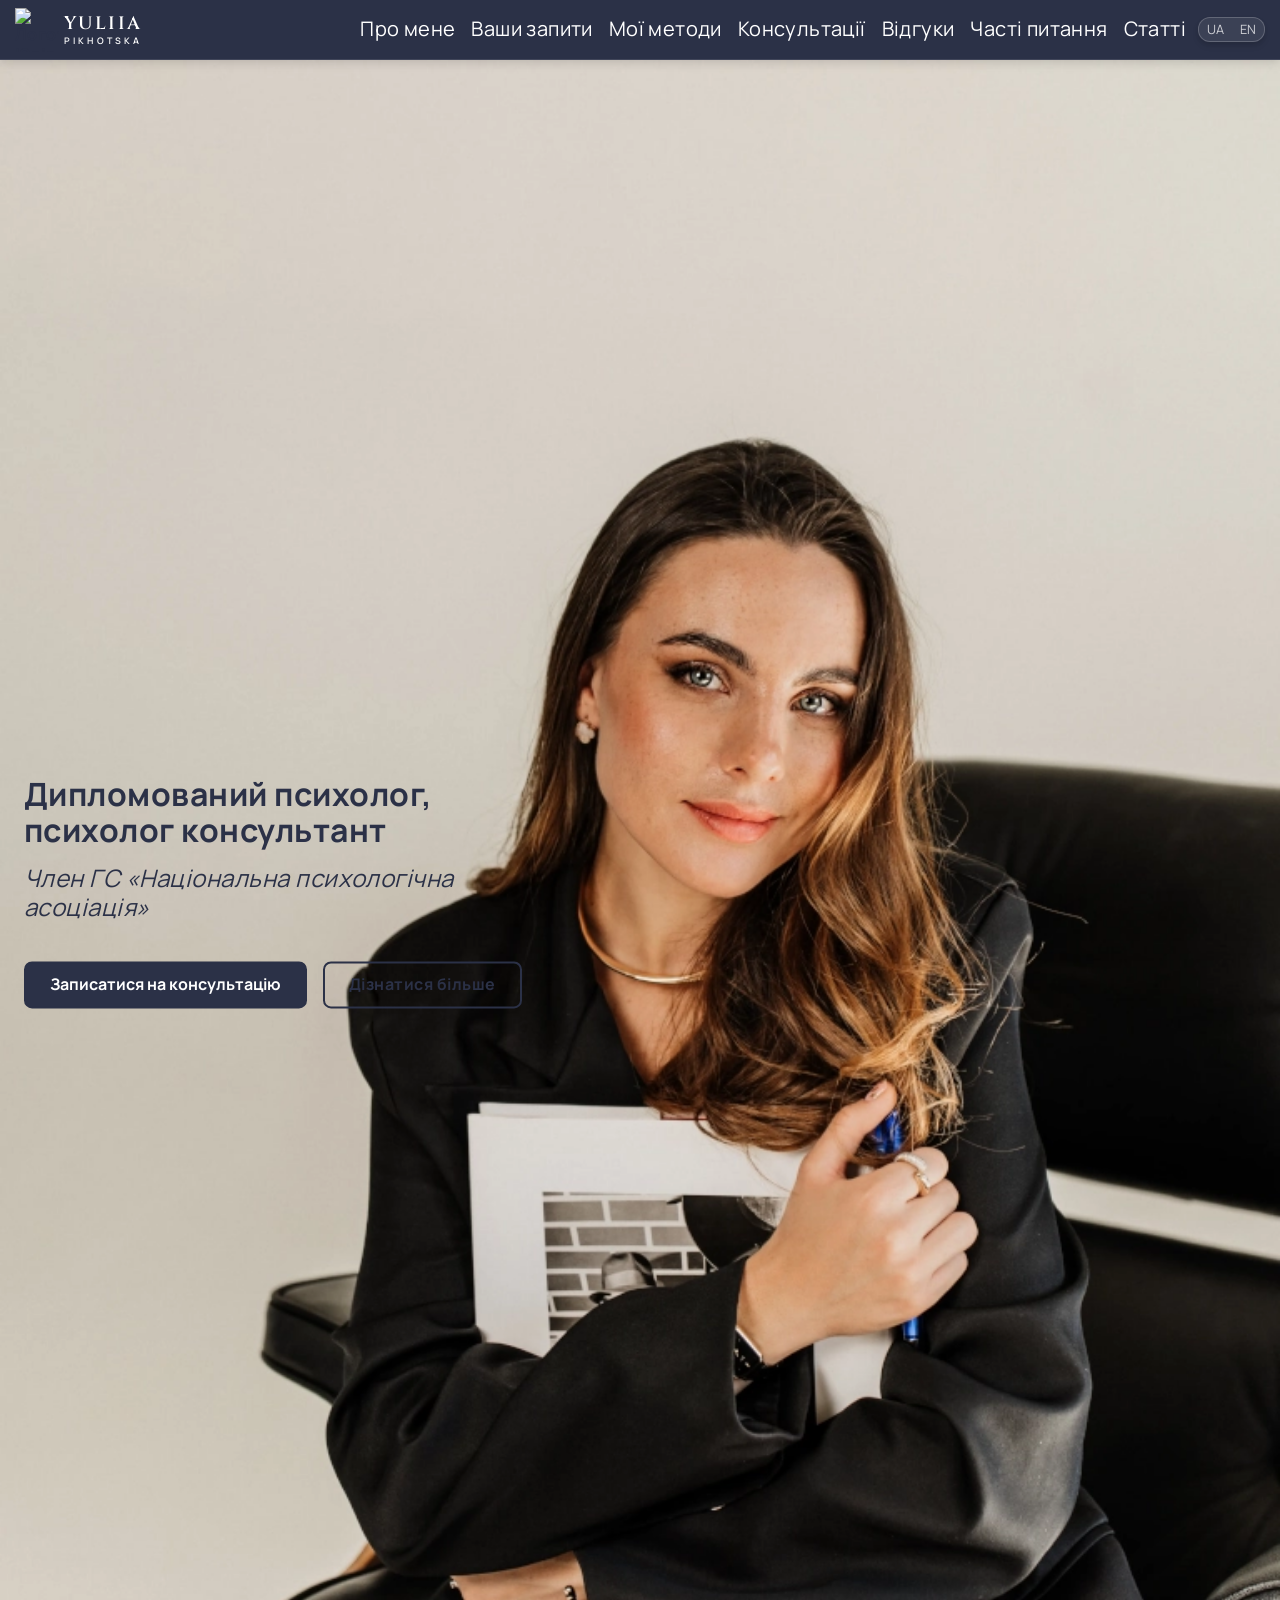
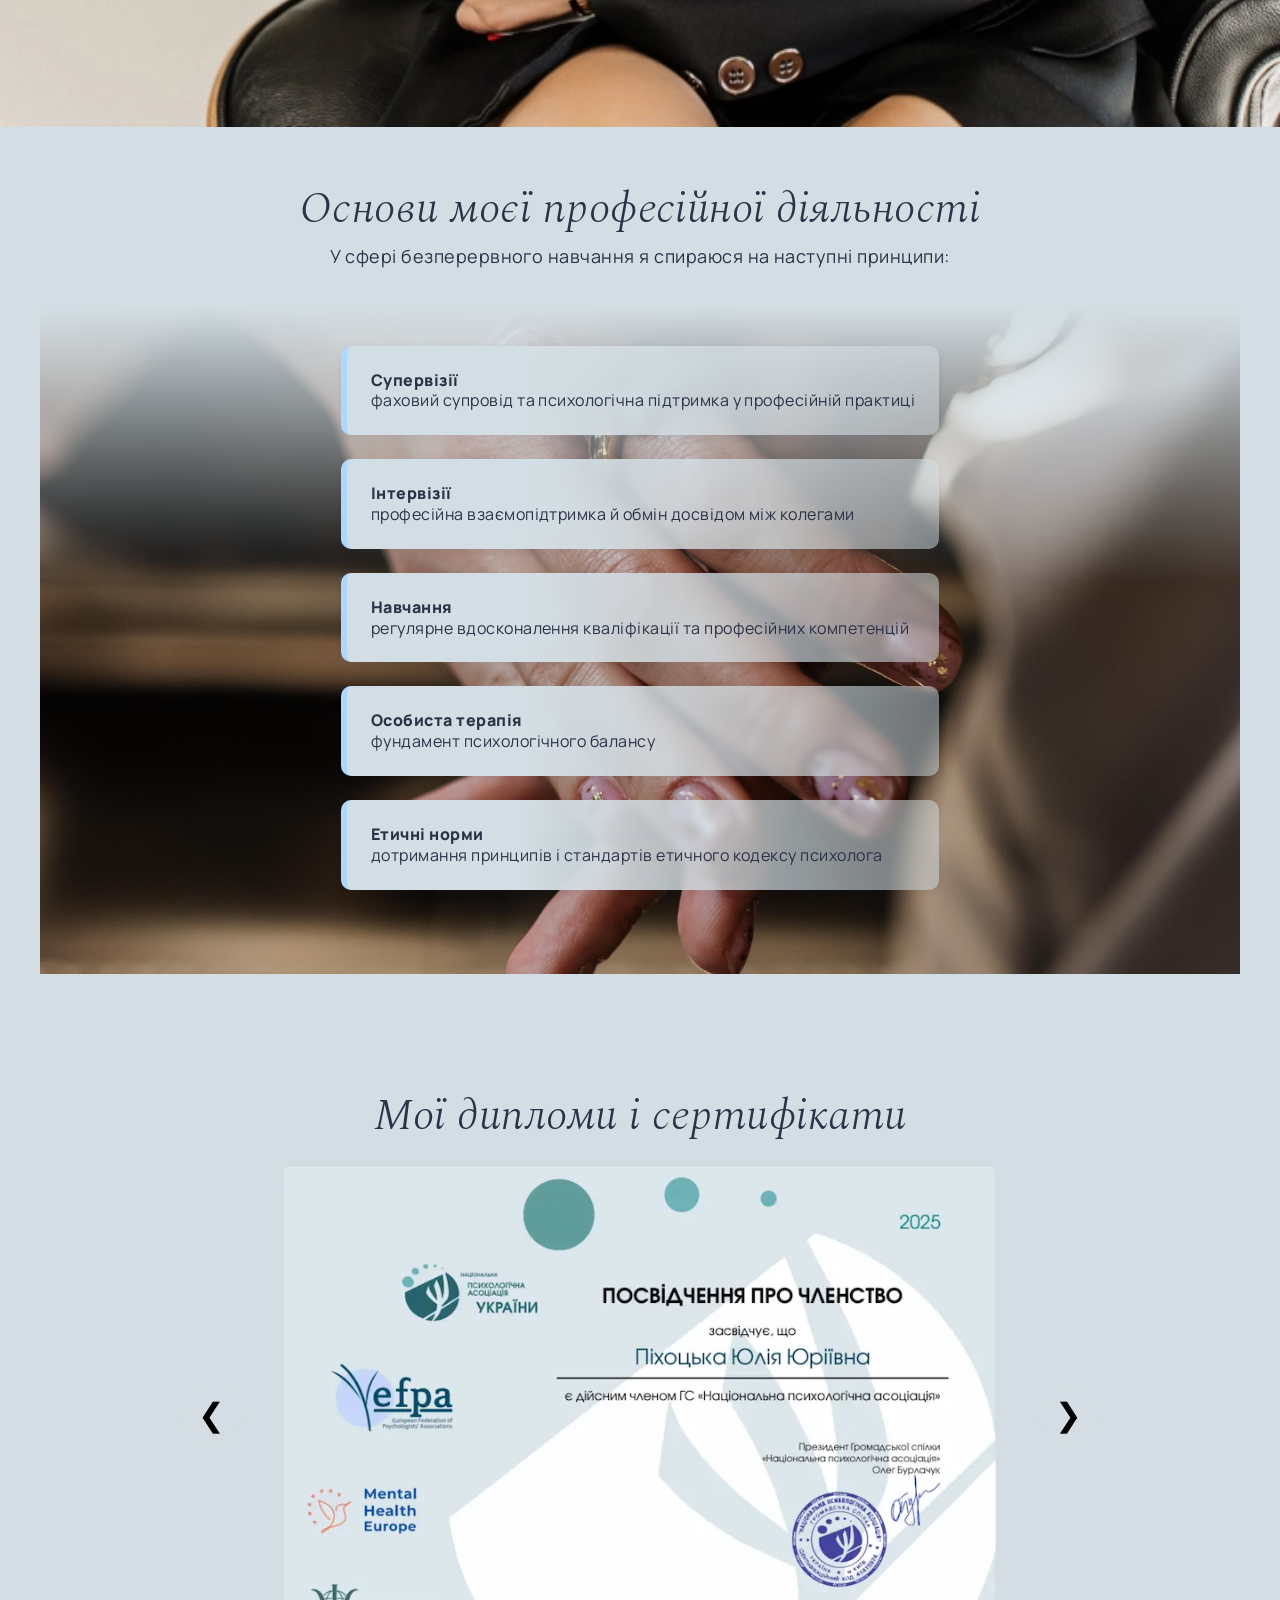
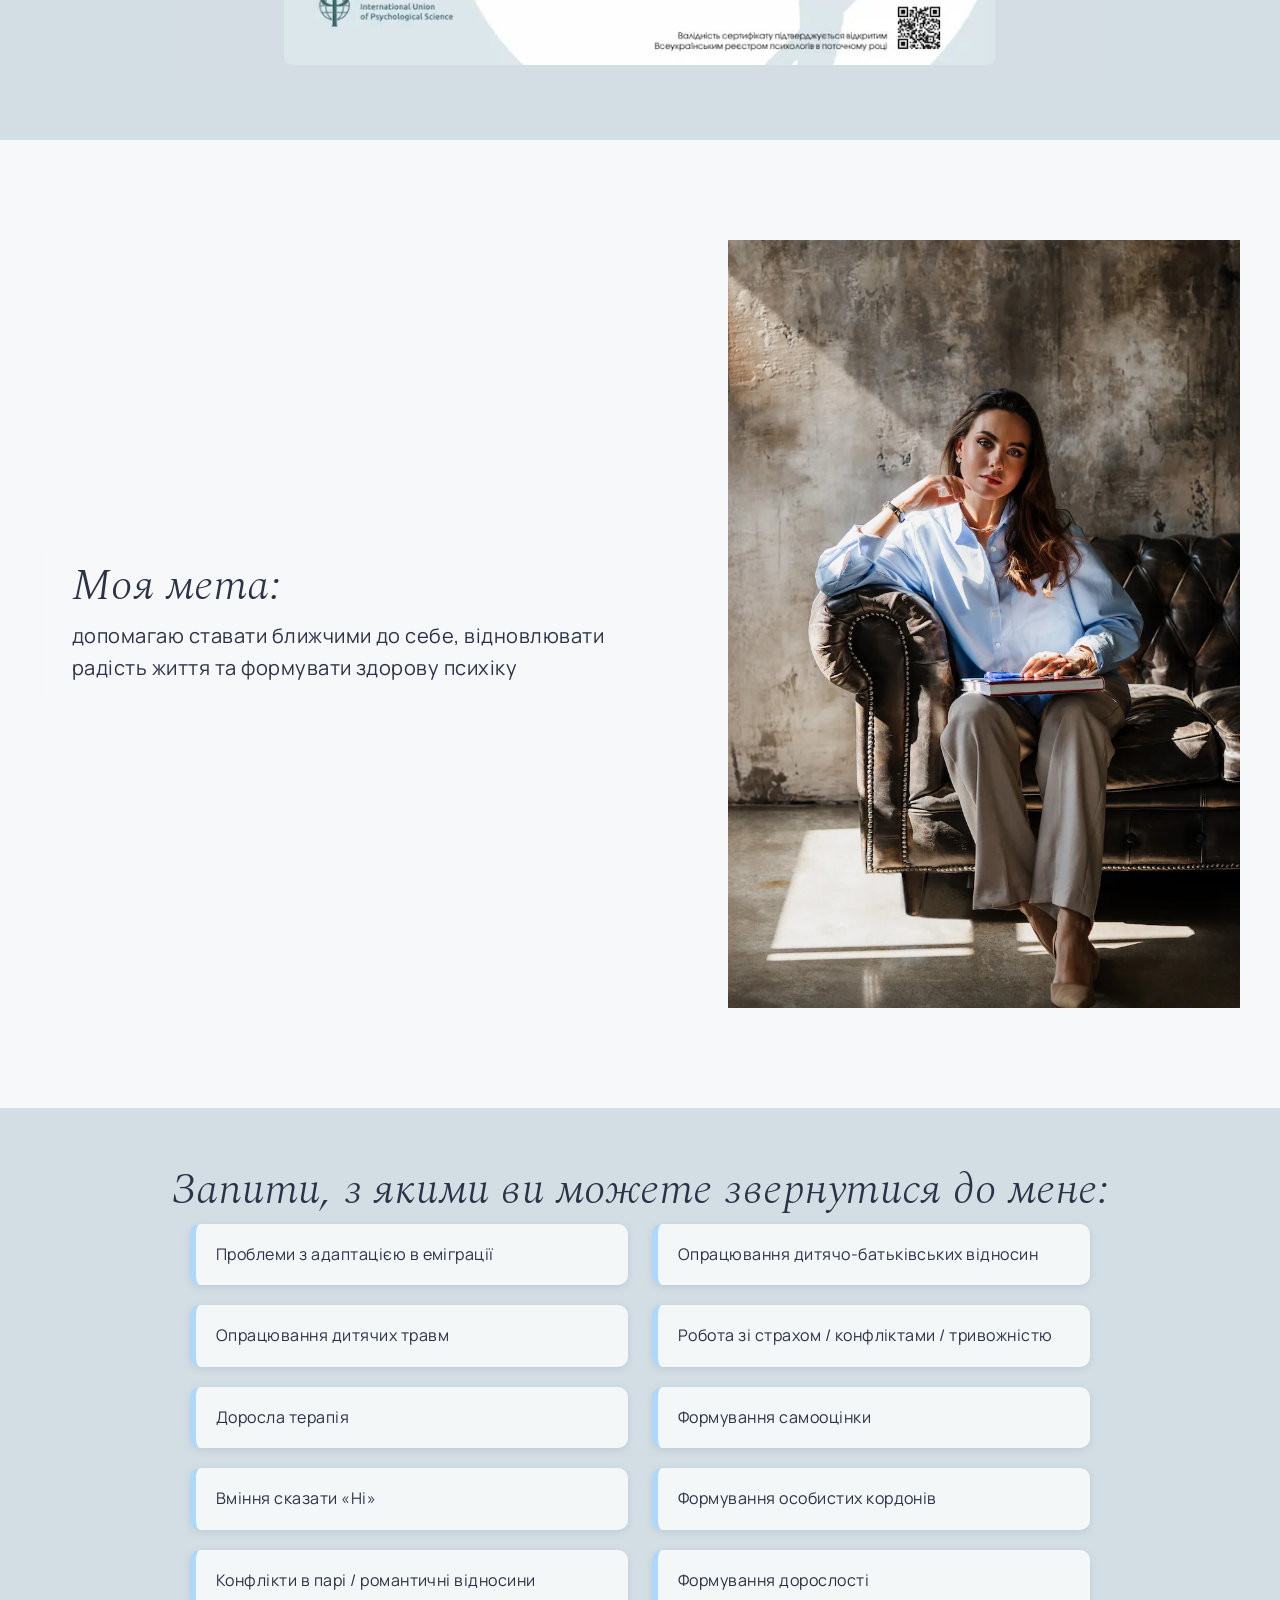
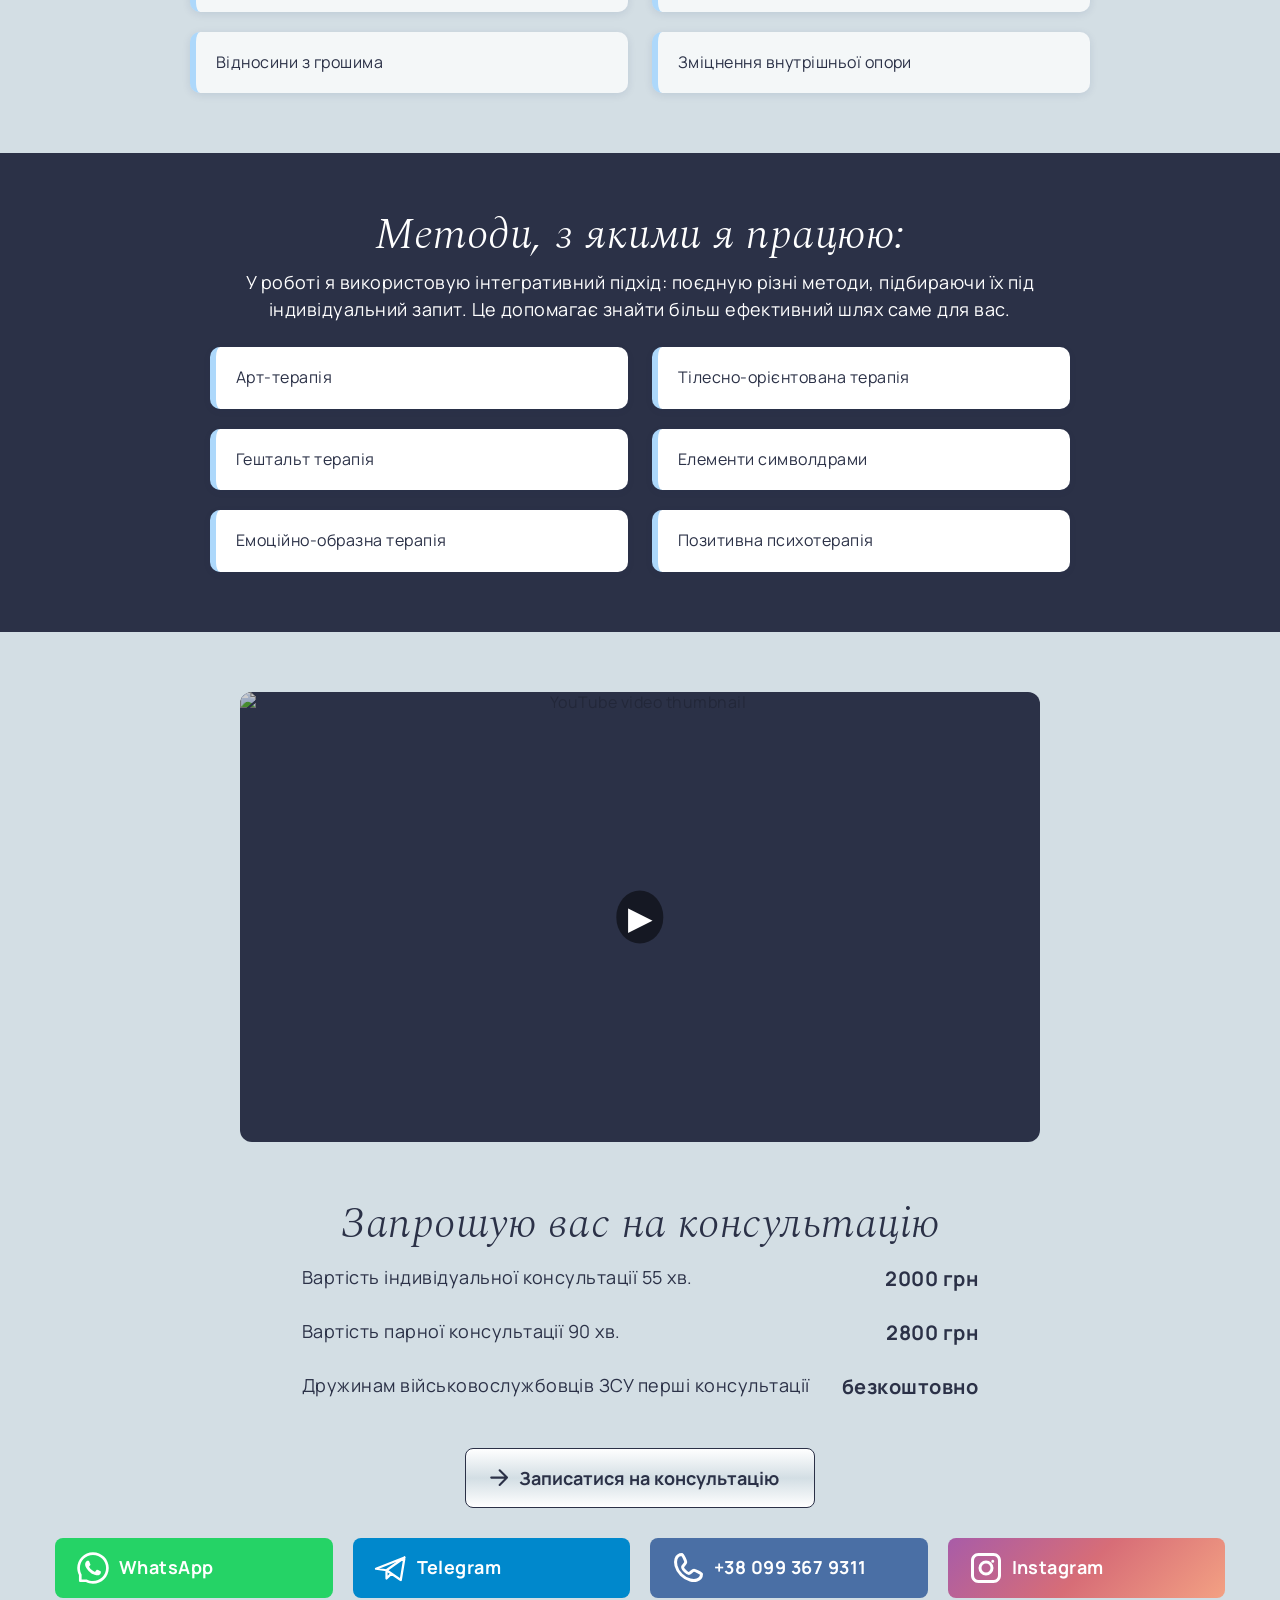
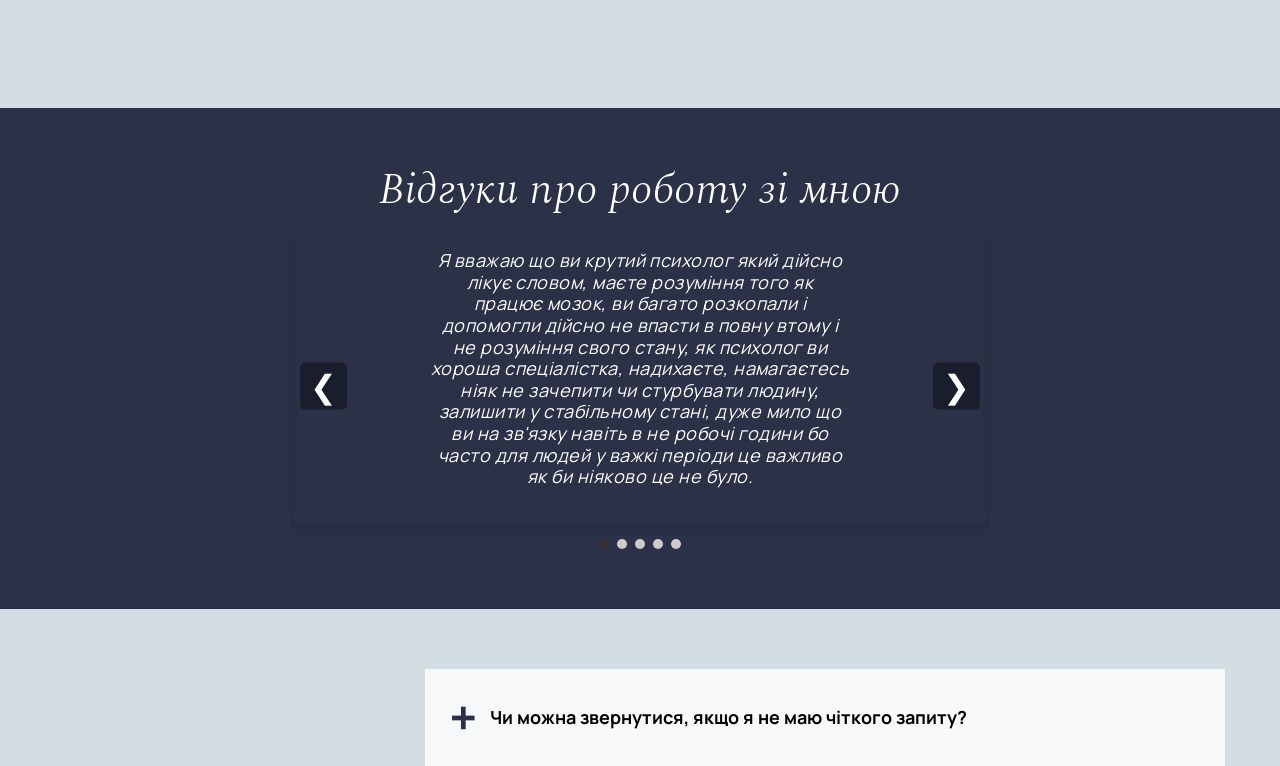
==== commit 1f70dfc7: "add article, update logo and favicon" ====
--- a/index.html
+++ b/index.html
@@ -12,7 +12,8 @@
       content="Психолог-консультант Юлія Піхоцька – індивідуальні і парні консультації. Дізнайтеся про методи роботи та запис на консультацію."
     />
 
-    <link rel="icon" href="favicon.png" />
+    <link rel="icon" type="image/png" href="./images/favicon.PNG" />
+    <link rel="apple-touch-icon" href="./images/favicon.PNG" />
 
     <link
       rel="preload"
@@ -47,12 +48,7 @@
           <nav class="main-nav">
             <ul class="main-nav__list">
               <li class="main-nav__item">
-                <a
-                  href="#about"
-                  class="main-nav__link"
-                  data-i18n="menu.about"
-                  >Про мене</a
-                >
+                <a href="#about" class="main-nav__link" data-i18n="menu.about">Про мене</a>
               </li>
               <li class="main-nav__item">
                 <a href="#requests" class="main-nav__link" data-i18n="menu.requests">Ваши запити</a>
@@ -778,9 +774,9 @@
 
           <div class="articles-grid" id="articlesGrid"></div>
 
-          <div class="articles-action">
+          <!-- <div class="articles-action">
             <a href="#articles" class="articles-all-btn">Читати всі статті</a>
-          </div>
+          </div> -->
         </div>
       </section>
     </main>
--- a/css/main.min.css
+++ b/css/main.min.css
@@ -1 +1 @@
-@import"https://fonts.googleapis.com/css2?family=Cinzel:wght@500;600&display=swap";@font-face{font-family:"Manrope";font-style:normal;font-weight:400;src:url("../../fonts/Manrope/Manrope-Regular.woff2") format("woff2"),url("../../fonts/Manrope/Manrope-Regular.ttf") format("truetype");font-display:swap}@font-face{font-family:"Manrope";font-style:normal;font-weight:600;src:url("../../fonts/Manrope/Manrope-SemiBold.woff2") format("woff2"),url("../../fonts/Manrope/Manrope-SemiBold.ttf") format("truetype");font-display:swap}@font-face{font-family:"Manrope";font-style:normal;font-weight:700;src:url("../../fonts/Manrope/Manrope-Bold.woff2") format("woff2"),url("../../fonts/Manrope/Manrope-Bold.ttf") format("truetype");font-display:swap}@font-face{font-family:"Manrope";font-style:normal;font-weight:900;src:url("../../fonts/Manrope/Manrope-ExtraBold.woff2") format("woff2"),url("../../fonts/Manrope/Manrope-ExtraBold.ttf") format("truetype");font-display:swap}@font-face{font-family:"Spectral-LightItalic";font-style:italic;font-weight:300;src:url("../../fonts/Spectral/Spectral-LightItalic.woff2") format("woff2"),url("../../fonts/Spectral/Spectral-LightItalic.ttf") format("truetype");font-display:swap}/*! modern-normalize v1.1.0 | MIT License | https://github.com/sindresorhus/modern-normalize */*,::before,::after{box-sizing:border-box}html{-moz-tab-size:4;-o-tab-size:4;tab-size:4}html{line-height:1.15;-webkit-text-size-adjust:100%}body{margin:0}body{font-family:system-ui,-apple-system,"Segoe UI",Roboto,Helvetica,Arial,sans-serif,"Apple Color Emoji","Segoe UI Emoji"}hr{height:0;color:inherit}abbr[title]{-webkit-text-decoration:underline dotted;text-decoration:underline dotted}b,strong{font-weight:bolder}code,kbd,samp,pre{font-family:ui-monospace,SFMono-Regular,Consolas,"Liberation Mono",Menlo,monospace;font-size:1em}small{font-size:80%}sub,sup{font-size:75%;line-height:0;position:relative;vertical-align:baseline}sub{bottom:-0.25em}sup{top:-0.5em}table{text-indent:0;border-color:inherit}button,input,optgroup,select,textarea{font-family:inherit;font-size:100%;line-height:1.15;margin:0}button,select{text-transform:none}button,[type=button],[type=reset],[type=submit]{-webkit-appearance:button;-moz-appearance:button;appearance:button}::-moz-focus-inner{border-style:none;padding:0}:-moz-focusring{outline:1px dotted ButtonText}:-moz-ui-invalid{box-shadow:none}legend{padding:0}progress{vertical-align:baseline}::-webkit-inner-spin-button,::-webkit-outer-spin-button{height:auto}[type=search]{-webkit-appearance:textfield;-moz-appearance:textfield;appearance:textfield;outline-offset:-2px}::-webkit-search-decoration{-webkit-appearance:none}::-webkit-file-upload-button{-webkit-appearance:button;font:inherit}summary{display:list-item}:root{color-scheme:light;background-color:#fff;filter:none !important}body{color:#2b3147;background-color:#f6f8fa;font-family:"Manrope","Arial",sans-serif;font-size:16px;letter-spacing:.03em;box-sizing:border-box;line-height:1.3}h1,h2,h3,h4,h5,h6,p,ul{margin-top:0;margin-bottom:0}h2,h3,h4,h5,h6{font-family:"Spectral","Georgia",serif;font-weight:300;line-height:1;font-style:italic}img{display:block;max-width:100%;height:auto}section{scroll-margin-top:60px}ul,ol,li{list-style:none;margin:0;padding:0}@media(prefers-color-scheme: dark){.hero-section__title,.hero-section__subtitle{color:#fff;text-shadow:0 4px 24px rgba(42,0,0,.3)}:root{color:#fff;background-color:#333}}.section-video .consultation-prices,.main-nav__list{padding:0;margin:0;list-style:none;display:flex;gap:30px}.main-nav__link,.logo{margin-top:0;margin-bottom:0;text-decoration:none}.container{min-width:320px;max-width:100%;padding-left:15px;padding-right:15px;margin:0 auto}@media screen and (min-width: 480px){.container{width:480px}}@media screen and (min-width: 768px){.container{width:768px}}@media screen and (min-width: 1200px){.container{width:1200px}}@media screen and (min-width: 1440px){.container{width:1440px}}.logo{font-weight:700;color:#2b3147}.logo--dark{color:#2b3147}.logo--white{color:#fff}.button{display:flex;justify-content:center;align-items:center;margin:0 auto;box-shadow:0px 4px 4px rgba(0,0,0,.15);border:none;border-radius:4px;font-family:inherit;font-weight:700;font-size:16px;line-height:1.88;letter-spacing:.06em;cursor:pointer;transition:background-color 250ms cubic-bezier(0.4, 0, 0.2, 1)}.page-header{position:sticky;top:0;left:0;height:60px;background:#2b3147;border-bottom:1px solid hsla(0,0%,100%,.1);box-shadow:0 2px 10px rgba(0,0,0,.15);z-index:100;display:flex;align-items:center}.page-header__container{display:flex;justify-content:center;align-items:center;justify-content:space-around;height:100%}@media screen and (min-width: 1200px){.page-header__container{justify-content:space-between}}.page-header__logo{display:inline-flex;align-items:center;gap:4px;text-decoration:none;padding:4px 0}@media screen and (min-width: 1200px){.page-header__logo{gap:5px}}.page-header__logo .logo__icon{height:38px;width:38px;border-radius:7px;-o-object-fit:cover;object-fit:cover;display:block;box-shadow:0 2px 6px rgba(0,0,0,.3);border:1px solid hsla(0,0%,100%,.15);flex-shrink:0}@media screen and (min-width: 1200px){.page-header__logo .logo__icon{height:44px;width:44px}}.page-header__logo .logo__brand{display:flex;flex-direction:column;justify-content:center;line-height:1}.page-header__logo .logo__name{font-family:"Cinzel","Spectral",serif;font-size:15px;font-weight:600;letter-spacing:.12em;color:#fff}@media screen and (min-width: 1200px){.page-header__logo .logo__name{font-size:18px}}.page-header__logo .logo__sub{font-family:"Manrope",sans-serif;font-size:7.5px;font-weight:600;letter-spacing:.32em;color:#fff;margin-top:2px}@media screen and (min-width: 1200px){.page-header__logo .logo__sub{font-size:9px;letter-spacing:.35em;margin-top:3px}}@media screen and (max-width: 800px){.menu-button{border:none;background-color:rgba(0,0,0,0);z-index:2;cursor:pointer;color:#fff;fill:#fff}.menu-button.is-open{position:absolute;top:10px;right:15px;color:#fff;fill:#fff}.menu-button__icon-cross{display:none;fill:#fff}.menu-button.is-open .menu-button__icon-cross{display:block}.menu-button.is-open .menu-button__icon-cross:hover{fill:#add8fb}.menu-button.is-open .menu-button__icon-burger{display:none}.menu-container{display:none;position:absolute;top:0;left:0;width:100%;z-index:1;padding:48px 40px;background-color:#2b3147;box-shadow:0 8px 24px rgba(0,0,0,.3);flex-direction:column;align-items:flex-start}.menu-container.is-open{display:flex}.menu-container .main-nav__list{flex-direction:column;margin-bottom:50px}.page-header__container{justify-content:space-between}}@media screen and (min-width: 801px){.page-header .menu-button{display:none}.menu-container{display:flex !important;display:flex;justify-content:center;align-items:center}}.main-nav__list{flex-direction:column;gap:20px;margin-bottom:200px}@media screen and (min-width: 768px){.main-nav__list{flex-direction:row;gap:10px;margin-bottom:0}}@media screen and (min-width: 1200px){.main-nav__list{gap:16px}}.main-nav__item{position:relative}.main-nav__link{color:#fff;transition:color 250ms cubic-bezier(0.4, 0, 0.2, 1);font-weight:500;font-size:20px;line-height:1.17;letter-spacing:.02em}@media screen and (min-width: 768px){.main-nav__link{display:block;padding-top:16px;padding-bottom:16px;white-space:nowrap;font-weight:500;font-size:14px;line-height:1.14;color:#fff}}@media screen and (min-width: 1200px){.main-nav__link{font-size:18px}}@media screen and (min-width: 1140px){.main-nav__link{font-size:20px}}.main-nav__link:hover,.main-nav__link:focus{color:#add8fb;text-decoration:underline}.main-nav__link--current{color:#add8fb}.lang-switch{display:inline-flex;margin-left:12px;border-radius:12px;overflow:hidden;border:1px solid hsla(0,0%,100%,.2);box-shadow:0 4px 6px rgba(0,0,0,.1),0 2px 4px rgba(0,0,0,.06);font-size:.8rem;background-color:hsla(0,0%,100%,.08)}.lang-switch button{flex:1;padding:4px 8px;background-color:rgba(0,0,0,0);border:none;cursor:pointer;transition:all .2s;color:hsla(0,0%,100%,.75)}.lang-switch button:hover,.lang-switch button:focus{background-color:hsla(0,0%,100%,.15);color:#fff}.lang-switch button.active{background-color:#fff;color:#2b3147;font-weight:600;box-shadow:inset 0 2px 4px rgba(0,0,0,.2)}.page-header__container{display:flex;align-items:center;justify-content:space-between;width:100%;height:100%}@media screen and (max-width: 767.5px){.page-header__container{justify-content:space-between}}.header__contact-btn{width:100%;padding:12px 18px;margin-bottom:20px;background-color:#add8fb;color:#2b3147;border:1px solid #add8fb;font-size:18px;font-weight:600;text-align:center;border:none;border-radius:6px;cursor:pointer;transition:background-color .3s ease}.header__contact-btn:hover,.header__contact-btn:focus{background-color:#fff;outline:1px solid #fff}.header__contact-btn:active{transform:translateY(0)}@media screen and (min-width: 801px){.header__contact-btn{display:none}}.section{padding-top:36px;padding-bottom:36px}.section--background{background-color:#d3dee4}@media screen and (min-width: 768px){.section{padding-top:60px;padding-bottom:60px}}@media screen and (min-width: 1440px){.section{padding-top:90px;padding-bottom:90px}}.section__title{font-family:"Spectral-LightItalic",serif;margin-bottom:12px;color:#2b3147;font-weight:300;font-style:italic;font-size:28px;line-height:1;text-align:center}@media screen and (min-width: 480px){.section__title{font-size:30px}}@media screen and (min-width: 768px){.section__title{font-size:32px}}@media screen and (min-width: 980px){.section__title{font-size:36px}}@media screen and (min-width: 1024px){.section__title{font-size:44px}}@media screen and (min-width: 1440px){.section__title{font-size:48px}}.section__title--hidden{position:absolute;white-space:nowrap;width:1px;height:1px;overflow:hidden;border:0;padding:0;clip:rect(0 0 0 0);clip-path:inset(50%);margin:-1px}.section__subtitle{margin-bottom:16px;font-size:16px;line-height:1.5;text-align:center}@media screen and (min-width: 768px){.section__subtitle{font-size:18px;margin-bottom:24px}}@media screen and (min-width: 1440px){.section__subtitle{font-size:20px;margin-bottom:32px}}.hero-section{position:relative;background-color:#d3dee4;overflow:hidden}.hero-section .container{position:relative;display:flex;flex-direction:column;align-items:center;justify-content:center;text-align:center;width:100%;margin:0 auto;padding:0}.hero-section .hero-section__content{position:static;top:auto;left:auto;transform:none;padding:1rem 1.5rem;z-index:2;width:100%;max-width:90%;text-align:center;margin:0 auto 1.5rem}.hero-section .hero-section__content .hero-section__title{font-size:1rem;font-weight:700;line-height:1.1;margin-bottom:.5rem}.hero-section .hero-section__content .hero-section__subtitle{font-family:"Manrope",sans-serif;font-size:.9rem;line-height:1.2}@media(min-width: 480px){.hero-section .hero-section__content{width:90%}.hero-section .hero-section__content .hero-section__title{font-size:1.2rem}.hero-section .hero-section__content .hero-section__subtitle{font-size:1rem}}@media(min-width: 768px){.hero-section .hero-section__content{position:absolute;top:50%;left:0%;transform:translate(0, -50%);width:55%;padding:1.5rem;text-align:left;margin:0}.hero-section .hero-section__content .hero-section__title{font-size:1.5rem;margin-bottom:1rem}.hero-section .hero-section__content .hero-section__subtitle{font-size:1rem}}@media(min-width: 1024px){.hero-section .hero-section__content{width:50%}.hero-section .hero-section__content .hero-section__title{font-size:1.75rem;margin-bottom:1rem}.hero-section .hero-section__content .hero-section__subtitle{font-size:1.25rem}}@media(min-width: 1200px){.hero-section .hero-section__content{width:45%}.hero-section .hero-section__content .hero-section__title{font-size:2rem;margin-bottom:1rem}.hero-section .hero-section__content .hero-section__subtitle{font-size:1.5rem}}@media(min-width: 1440px){.hero-section .hero-section__content{left:2%}.hero-section .hero-section__content .hero-section__title{font-size:2.8rem;margin-bottom:1rem}.hero-section .hero-section__content .hero-section__subtitle{font-size:2rem}}@media(min-width: 1920px){.hero-section .hero-section__content{width:45%;left:2%;padding:3rem}.hero-section .hero-section__content .hero-section__title{font-size:3.5rem}.hero-section .hero-section__content .hero-section__subtitle{font-size:2.5rem}}.hero-section .hero-section__image-wrapper{position:relative;max-width:100%;margin:0 auto;flex-shrink:0;z-index:1;width:100%}@media(min-width: 480px)and (max-width: 767px){.hero-section .hero-section__image-wrapper{width:480px}}.hero-section .hero-section__image-wrapper img{display:block;width:100%;height:auto;-o-object-fit:contain;object-fit:contain;transition:transform .5s ease}.hero-section .hero-section__image-wrapper:hover img{transform:scale(1.03)}@media(min-width: 768px){.hero-section .hero-section__image-wrapper img{border-radius:0}}.hero-section .hero-section__actions{display:flex;flex-direction:column;align-items:center;gap:12px;margin-top:1.5rem}@media(min-width: 768px){.hero-section .hero-section__actions{flex-direction:row;flex-wrap:wrap;justify-content:flex-start;gap:16px;margin-top:2.5rem}}.hero-section .hero-section__btn{display:inline-flex;align-items:center;justify-content:center;padding:.8rem 2rem;font-size:1rem;font-weight:700;line-height:1.2;border-radius:8px;white-space:nowrap;border:2px solid rgba(0,0,0,0);cursor:pointer;transition:all .5s ease;text-decoration:none;width:100%}@media(min-width: 768px){.hero-section .hero-section__btn{width:auto;padding:12px 24px}}.hero-section .hero-section__btn:not(.hero-section__btn--secondary){background-color:#2b3147;color:#fff;border-color:#2b3147}.hero-section .hero-section__btn:not(.hero-section__btn--secondary):hover{background-color:#003a79;border-color:#003a79}.hero-section .hero-section__btn--secondary{background-color:rgba(0,0,0,0);color:#2b3147;border-color:#2b3147}.hero-section .hero-section__btn--secondary:hover{background-color:#003a79;color:#fff;border-color:#003a79}#contactModal{display:none;position:fixed;z-index:1001;left:0;top:0;width:100%;height:100%;background-color:rgba(0,0,0,.2);justify-content:center;align-items:center}.modal.show{display:flex !important}.modal__content-wrapper{background:#fff;border-radius:10px;max-width:500px;width:90%;padding:30px;position:relative;box-shadow:0 5px 25px rgba(0,0,0,.2);max-height:90vh;overflow-y:auto}#contactClose{position:absolute;top:15px;right:20px;font-size:28px;font-weight:bold;cursor:pointer;color:#2b3147}#contactClose:hover{color:#2b3147}.form label{display:block;margin-top:15px;margin-bottom:5px;font-weight:500;color:#757575}.form input,.form textarea{display:block;width:100%;padding:10px;font-size:14px;border:1px solid #d3dee4;border-radius:6px;box-sizing:border-box;background-color:#f6f8fa;color:#2b3147}.form input:focus,.form textarea:focus{border-color:#add8fb;outline:none;background-color:#e8f6fe}.form textarea{min-height:80px;resize:vertical}.form button[type=submit]{display:block;margin:0 auto;margin-top:20px;min-width:250px;min-height:48px;padding:10px 18px;background-color:#2b3147;color:#fff;border:none;font-size:15px;border-radius:6px;cursor:pointer;transition:all .3s ease}.form button[type=submit]:hover{background-color:#add8fb;color:#2b3147}.form h2{font-size:18px;margin-bottom:20px;color:#2b3147}#goal{padding:60px 20px;text-align:center;color:#2b3147}#goal .goal-wrapper{display:flex;flex-direction:column;align-items:center;justify-content:center;gap:20px}@media screen and (min-width: 768px){#goal .goal-wrapper .goal-title{-moz-text-align-last:left;text-align-last:left}}#goal .goal-wrapper .goal-text-wrapper{padding:2rem;max-width:90%;margin:0 auto;text-align:center;backdrop-filter:blur(6px);color:#2b3147;border-radius:16px;z-index:2}#goal .goal-wrapper .goal-text{font-size:16px;line-height:1.6}#goal .goal-wrapper .goal-photo{width:100%;max-width:500px;aspect-ratio:2/3;-o-object-fit:cover;object-fit:cover;border-radius:12px;transition:opacity .6s ease,transform .3s ease}#goal .goal-wrapper .goal-photo:hover{transform:scale(1.05)}@media screen and (min-width: 768px){#goal{padding:80px 20px}#goal .goal-wrapper{flex-direction:row;align-items:center;justify-content:space-between;gap:40px}#goal .goal-wrapper .goal-text{text-align:left;font-size:18px}#goal .goal-wrapper .goal-photo{max-width:45%}}@media screen and (min-width: 1200px){#goal{padding:100px 40px}#goal .goal-wrapper{gap:60px}#goal .goal-wrapper .goal-text{font-size:20px}#goal .goal-wrapper .goal-photo{max-width:40%}}#about{color:#2b3147;text-align:center;background-color:#d3dee4}@media screen and (min-width: 768px){#about{background-size:100%}}#about .container{background:linear-gradient(#d3dee4 15%, rgba(211, 222, 228, 0) 50%),url("/images/IMG_4400.JPG");background-repeat:no-repeat;background-position:center center;background-size:cover;min-height:500px}#about p{margin-bottom:16px}#about .about-wrapper{display:flex;justify-content:center}#about .about-list{text-align:left;max-width:800px;margin:0 auto;padding:60px 0}#about .about-list__item{position:relative;background:linear-gradient(90deg, #d3dee4 30%, rgba(211, 222, 228, 0.5));backdrop-filter:blur(3px);border-left:6px solid #add8fb;padding:24px;border-radius:10px;margin-bottom:24px;box-shadow:0 2px 8px rgba(0,40,100,.05);transition:transform .25s ease,box-shadow .25s ease}#about .about-list__item .bold{font-weight:900}#about .about-list__item:hover{transform:translateY(-3px);box-shadow:0 6px 16px rgba(0,40,100,.08)}#about .about-list__item::before{content:"";position:absolute;left:15px;top:50%;transform:translateY(-50%);width:22px;height:22px;color:#d3dee4}.carousel{position:relative;overflow:hidden;width:100%;margin-top:2rem}@media screen and (min-width: 1200px){.carousel{width:80%;margin:0 auto}}.carousel__track-container{overflow:hidden}.carousel__track{display:flex;transition:transform .6s ease;padding:0}.carousel__item{flex:0 0 100%;display:flex;justify-content:center;align-items:center;padding:15px;background:rgba(211,222,228,.5);border-radius:12px}.carousel__item img{width:100%;height:auto;max-height:500px;-o-object-fit:contain;object-fit:contain;aspect-ratio:attr(width)/attr(height);border-radius:8px;transition:transform .4s ease}.carousel__item img:hover{transform:scale(1.05)}.carousel__btn{position:absolute;top:50%;transform:translateY(-50%);background:rgba(211,222,228,.5);border:none;font-size:2rem;padding:.3em .5em;cursor:pointer;border-radius:50%;z-index:2;transition:background .3s ease,transform .2s ease}.carousel__btn:hover{background:#d3dee4;transform:scale(1.1)}.carousel__btn.prev{left:10px}.carousel__btn.next{right:10px}.carousel__item{flex:0 0 100%;min-width:100%}@media(min-width: 980px){.carousel__item{flex:0 0 50%}}@media(min-width: 1440px){.carousel__item{flex:0 0 33.33%}}#requests{color:#2b3147;text-align:center}#requests .container{margin:0 auto;padding:0 20px}#requests .requests-list{display:grid;grid-template-columns:1fr;gap:18px;text-align:left;max-width:900px;margin:0 auto}@media screen and (min-width: 900px){#requests .requests-list{grid-template-columns:1fr 1fr;gap:20px 24px}}#requests .requests-list__item{position:relative;background:hsla(0,0%,100%,.75);border-left:6px solid #add8fb;padding:18px 20px;border-radius:10px;box-shadow:0 2px 8px rgba(0,40,100,.1);transition:transform .25s ease,box-shadow .25s ease;display:flex;align-items:center;width:100%;max-width:450px;min-height:60px;margin:0 auto}#requests .requests-list__item:hover{transform:translateY(-3px);box-shadow:0 6px 16px rgba(0,40,100,.08)}#requests .requests-list__item .requests-list__icon{position:absolute;left:15px;top:50%;transform:translateY(-50%)}#requests .requests-list__item .requests-list__inscription{font-size:16px;line-height:1.6;color:#2b3147}#methods{color:#fff;background-color:#2b3147;text-align:center}#methods .container{max-width:900px;margin:0 auto;padding:0 20px}#methods .section__title{color:#fff}#methods .methods-list{display:grid;grid-template-columns:1fr;gap:18px;text-align:left;max-width:900px;margin:0 auto}@media screen and (min-width: 900px){#methods .methods-list{grid-template-columns:1fr 1fr;gap:20px 24px}}#methods .methods-list__item{position:relative;display:flex;align-items:center;gap:14px;background:#fff;border-left:6px solid #add8fb;padding:18px 20px;border-radius:10px;box-shadow:0 2px 8px rgba(0,40,100,.05);transition:transform .25s ease,box-shadow .25s ease;width:100%;max-width:450px;margin:0 auto}#methods .methods-list__item:hover{transform:translateY(-3px);box-shadow:0 6px 16px rgba(0,40,100,.08)}#methods .methods-list__item span{font-size:16px;line-height:1.6;color:#2b3147}.section-video{text-align:center;padding:60px 0}.section-video .video-wrapper{max-width:900px;margin:0 auto 40px;border-radius:12px;overflow:hidden;box-shadow:0 6px 18px rgba(0,0,0,.1)}.section-video .video-wrapper iframe{width:100%;height:500px;border:none}.section-video .consultation-block{max-width:700px;margin:0 auto}.section-video .consultation-prices{display:flex;flex-direction:column;gap:12px}.section-video .consultation-prices__item{display:flex;justify-content:space-between;border-radius:10px;padding:8px 12px;font-size:18px;transition:all .3s ease}.section-video .consultation-prices__item span{color:#2b3147}.section-video .consultation-prices__item strong{color:#2b3147;font-size:20px}@media screen and (max-width: 768px){.section-video .video-wrapper iframe{height:300px}.section-video .consultation-title{font-size:28px !important}.section-video .consultation-prices__item{flex-direction:column;align-items:center;text-align:center;gap:8px}}.contact-box{margin:40px auto;border-radius:12px;text-align:center}.contact-box .contact-text{font-size:20px;font-weight:700;margin-bottom:20px}.contact-box .contactBtn{display:inline-flex;align-items:center;width:100%;max-width:280px;min-height:60px;gap:8px;margin:0 auto 20px;padding:12px 20px;background:linear-gradient(180deg, #ffffff 0%, #d3dee4 50%, #ffffff 100%);color:#2b3147;font-size:14px;font-weight:700;text-align:center;border:1px solid #2b3147;border-radius:8px;cursor:pointer;transition:background .3s ease,color .3s ease}.contact-box .contactBtn:hover{background:#003a79;color:#fff}@media screen and (min-width: 480px){.contact-box .contactBtn{max-width:350px;font-size:18px}}@media screen and (min-width: 768px){.contact-box .contactBtn{max-width:350px;font-size:18px}}@media screen and (min-width: 1440px){.contact-box .contactBtn{margin-bottom:30px}}.contact-box .contact-links{display:flex;flex-direction:column;gap:8px}@media screen and (min-width: 1200px){.contact-box .contact-links{flex-direction:row;justify-content:center;gap:20px}}.contact-box .contact-link{display:flex;align-items:center;justify-content:flex-start;width:100%;max-width:280px;gap:8px;margin:10px auto;padding:12px;border-radius:8px;font-size:16px;font-weight:700;text-decoration:none;color:#fff;transition:all .3s ease}@media screen and (min-width: 480px){.contact-box .contact-link{max-width:350px;font-size:18px}}@media screen and (min-width: 768px){.contact-box .contact-link{padding:12px 20px;font-size:18px;max-width:350px}}@media screen and (min-width: 1440px){.contact-box .contact-link{margin:0}}.contact-box .contact-link.whatsapp{background:#25d366}.contact-box .contact-link.whatsapp:hover{background:#1da851}.contact-box .contact-link.telegram{background:#08c}.contact-box .contact-link.telegram:hover{background:#0077b3}.contact-box .contact-link.phone{background:#4a6fa5}.contact-box .contact-link.phone:hover{background:#3a5782}.contact-box .contact-link.instagram{background:linear-gradient(135deg, #a85ca8, #d76d77, #f3a183)}.contact-box .contact-link.instagram:hover{filter:brightness(1.08)}.youtube-facade{position:relative;width:100%;max-width:800px;margin:0 auto 60px;cursor:pointer;overflow:hidden;border-radius:12px;background:#2b3147}.youtube-facade img{width:100%;height:auto;display:block;filter:brightness(0.8);transition:filter .3s}.youtube-facade:hover img{filter:brightness(1)}.youtube-wrapper{position:relative;width:100%;padding-top:56.25%;overflow:hidden}.youtube-wrapper img,.youtube-wrapper iframe{position:absolute;top:0;left:0;width:100%;height:100%;-o-object-fit:cover;object-fit:cover}.play-button{position:absolute;top:50%;left:50%;transform:translate(-50%, -50%);font-size:2rem;background:rgba(0,0,0,.5);border:none;color:#fff;cursor:pointer;border-radius:50%;padding:.5rem .7rem}.play-button:hover{background:#d3dee4;color:#2b3147}.section-reviews{background-color:#2b3147}.section-reviews .section__title{color:#fff}.reviews-carousel{position:relative;overflow:hidden;width:100%;max-width:700px;margin:0 auto}.reviews-carousel .reviews-track{display:flex;transition:transform .6s ease;transform:translateX(0)}.reviews-carousel .review-card{display:flex;justify-content:center;align-items:center;flex:0 0 100%;height:360px;padding:12px;text-align:center;color:#fff;border-radius:10px;overflow:hidden;box-shadow:0 4px 8px rgba(0,0,0,.1)}@media(min-width: 420px){.reviews-carousel .review-card{height:300px}}.reviews-carousel .review-card__text{display:block;margin:0 auto;width:95%;font-size:16px;font-style:italic;margin-bottom:10px;line-height:1.2}@media(min-width: 420px){.reviews-carousel .review-card__text{width:360px}}@media(min-width: 768px){.reviews-carousel .review-card__text{width:420px;font-size:18px}}.reviews-carousel .nav{position:absolute;bottom:2%;transform:translateY(-50%);background:rgba(0,0,0,.4);color:#fff;border:none;font-size:2rem;cursor:pointer;padding:5px 10px;border-radius:5px;transition:background .3s}@media(min-width: 768px){.reviews-carousel .nav{top:50%;bottom:auto;transform:translateY(-50%)}}.reviews-carousel .nav:hover{background:rgba(0,0,0,.7)}.reviews-carousel .nav.prev{left:10px}.reviews-carousel .nav.next{right:10px}.reviews-carousel .pagination{display:flex;justify-content:center;margin-top:15px;gap:8px}.reviews-carousel .pagination .dot{width:10px;height:10px;border-radius:50%;background:#ccc;cursor:pointer;transition:background .3s}.reviews-carousel .pagination .dot.active{background:#333}@media screen and (min-width: 1200px){.section-faq .container{display:flex;justify-content:center;align-items:center;display:flex;flex-direction:row}}.accordion{max-width:800px;margin:0 auto;text-align:left}.accordion-item{border-bottom:1px solid #d3dee4}.accordion-header{display:flex;align-items:center;width:100%;text-align:left;padding:20px 24px;font-size:18px;font-weight:700;background:#f6f8fa;border:none;outline:none;cursor:pointer;transition:background-color .3s ease,color .3s ease}.accordion-header:hover{background:#2b3147;color:#d3dee4}.accordion-header:hover .icon-plus{color:#d3dee4}.accordion-content{max-height:0;overflow:hidden;transition:max-height .3s ease;padding:0 20px;background:#f6f8fa}.accordion-content p{margin:15px 0;font-size:16px;line-height:1.5;padding:8px}.icon-plus{display:inline-block;font-size:50px;text-align:center;color:#2b3147;margin-right:12px}.section-articles{background-color:#e8f6fe;padding:60px 0 70px}@media screen and (min-width: 768px){.section-articles{padding:80px 0 90px}}.section-articles .section__subtitle{max-width:680px;margin-left:auto;margin-right:auto;margin-bottom:40px;color:#757575;padding:0 15px}@media screen and (min-width: 768px){.section-articles .section__subtitle{margin-bottom:50px}}.articles-grid{display:grid;gap:28px;margin-bottom:44px}.articles-grid--single{grid-template-columns:1fr;max-width:440px;margin-left:auto;margin-right:auto}.articles-grid--two{grid-template-columns:1fr;max-width:880px;margin-left:auto;margin-right:auto}@media screen and (min-width: 768px){.articles-grid--two{grid-template-columns:repeat(2, 1fr)}}.articles-grid--three{grid-template-columns:1fr}@media screen and (min-width: 680px){.articles-grid--three{grid-template-columns:repeat(2, 1fr)}}@media screen and (min-width: 1024px){.articles-grid--three{grid-template-columns:repeat(3, 1fr)}}.article-card{position:relative;background:#fff;border-radius:20px;overflow:hidden;display:flex;flex-direction:column;box-shadow:0 6px 20px rgba(43,49,71,.05);transition:transform .3s cubic-bezier(0.25, 0.8, 0.25, 1),box-shadow .3s ease;height:100%}.article-card:hover{transform:translateY(-6px);box-shadow:0 14px 30px rgba(43,49,71,.12)}.article-card:hover .article-card__arrow{background:#2b3147;color:#fff;transform:translateX(3px)}.article-card:hover .article-card__image-wrap img{transform:scale(1.04)}.article-card__link-overlay{position:absolute;inset:0;z-index:2}.article-card__image-wrap{position:relative;width:100%;aspect-ratio:16/10;overflow:hidden;background:#d3dee4}.article-card__image-wrap img{width:100%;height:100%;-o-object-fit:cover;object-fit:cover;display:block;transition:transform .5s ease}.article-card__image-wrap--placeholder{background:linear-gradient(135deg, #d3dee4 0%, #e8f6fe 100%)}.article-card__placeholder{width:100%;height:100%;background:linear-gradient(135deg, #d3dee4 0%, #e8f6fe 100%)}.article-card__body{padding:24px;display:flex;flex-direction:column;flex-grow:1}.article-card__meta{display:flex;align-items:center;gap:8px;font-size:13px;color:#757575;margin-bottom:12px}.article-card__bullet{opacity:.6}.article-card__title{font-family:"Spectral-LightItalic","Spectral",serif;font-style:italic;font-weight:300;font-size:21px;line-height:1.35;color:#2b3147;margin:0 0 12px;display:-webkit-box;-webkit-line-clamp:3;line-clamp:3;-webkit-box-orient:vertical;overflow:hidden}.article-card__excerpt{font-size:14px;line-height:1.55;color:#757575;margin:0 0 20px;flex-grow:1;display:-webkit-box;-webkit-line-clamp:4;line-clamp:4;-webkit-box-orient:vertical;overflow:hidden}.article-card__footer{display:flex;align-items:center;justify-content:space-between;padding-top:16px;border-top:1px solid rgba(211,222,228,.5);margin-top:auto}.article-card__cta{font-size:11px;font-weight:700;letter-spacing:.08em;text-transform:uppercase;color:#2b3147}.article-card__arrow{display:inline-flex;align-items:center;justify-content:center;width:32px;height:32px;border-radius:50%;background:#e8f6fe;color:#2b3147;transition:background .25s,color .25s,transform .25s}.article-card__arrow svg{width:14px;height:14px}.articles-action{text-align:center}.articles-all-btn{display:inline-flex;align-items:center;justify-content:center;background:#fff;color:#2b3147;font-size:12px;font-weight:700;letter-spacing:.08em;text-transform:uppercase;padding:14px 38px;border-radius:8px;border:1px solid #d3dee4;box-shadow:0 4px 16px rgba(43,49,71,.05);text-decoration:none;transition:all .3s ease}.articles-all-btn:hover{background:#2b3147;color:#fff;box-shadow:0 6px 20px rgba(43,49,71,.15);transform:translateY(-2px)}.articles-empty{text-align:center;padding:40px;color:#757575;font-size:16px}.article-page{background-color:#f6f8fa;padding-top:24px}.article-page>.container{width:100%;max-width:760px;padding-left:16px;padding-right:16px;margin-left:auto;margin-right:auto}@media screen and (min-width: 768px){.article-page>.container{padding-left:20px;padding-right:20px}}@media screen and (min-width: 1200px){.article-page>.container{max-width:1040px}}@media screen and (min-width: 1440px){.article-page>.container{max-width:1200px;padding-left:24px;padding-right:24px}}.article-top-nav{display:flex;align-items:center;justify-content:space-between;gap:16px;margin-bottom:24px;flex-wrap:wrap}.breadcrumbs{display:flex;align-items:center;flex-wrap:wrap;gap:8px;font-size:13px;color:#757575}.breadcrumbs a{color:#757575;text-decoration:none;transition:color .2s}.breadcrumbs a:hover{color:#2b3147;text-decoration:underline}.breadcrumbs__separator{opacity:.5}.breadcrumbs__current{color:#2b3147;font-weight:500;max-width:320px;white-space:nowrap;overflow:hidden;text-overflow:ellipsis}@media screen and (min-width: 768px){.breadcrumbs__current{max-width:500px}}.article-back-btn{display:inline-flex;align-items:center;gap:6px;background:#fff;color:#2b3147;font-size:13px;font-weight:600;padding:8px 16px;border-radius:8px;text-decoration:none;box-shadow:0 2px 8px rgba(43,49,71,.05);transition:all .2s ease}.article-back-btn:hover{background:#e8f6fe;transform:translateX(-3px)}.article-header{margin-bottom:32px}.article-page-title{font-family:"Spectral-LightItalic","Spectral",serif;font-style:italic;font-weight:300;font-size:28px;line-height:1.25;color:#2b3147;margin:0 0 20px}@media screen and (min-width: 768px){.article-page-title{font-size:40px}}@media screen and (min-width: 1200px){.article-page-title{font-size:44px}}.article-header-meta{display:flex;align-items:center;justify-content:space-between;flex-wrap:wrap;gap:16px;padding-bottom:20px;border-bottom:1px solid rgba(211,222,228,.5)}.article-header-meta__left{display:flex;align-items:center;gap:12px;font-size:14px;color:#757575}.article-header-meta__author{font-weight:700;color:#2b3147}.article-header-meta__bullet{opacity:.5}.article-share{display:flex;align-items:center;gap:10px}.article-share__label{font-size:13px;font-weight:600;color:#757575}.article-share__links{display:flex;align-items:center;gap:8px}.article-share__btn{display:inline-flex;align-items:center;justify-content:center;width:34px;height:34px;border-radius:50%;background:#fff;color:#2b3147;box-shadow:0 2px 6px rgba(43,49,71,.08);text-decoration:none;border:none;cursor:pointer;position:relative;transition:transform .2s,background .2s,color .2s}.article-share__btn svg{width:16px;height:16px}.article-share__btn:hover{transform:scale(1.1);background:#2b3147;color:#fff}.article-share__btn.copied{background:#10b981;color:#fff}.article-share__btn[data-tooltip]:hover::after{content:attr(data-tooltip);position:absolute;bottom:120%;left:50%;transform:translateX(-50%);background:#2b3147;color:#fff;padding:4px 8px;border-radius:4px;font-size:11px;white-space:nowrap;pointer-events:none;z-index:10}.article-hero-media{width:100%;max-height:480px;border-radius:20px;overflow:hidden;margin-bottom:40px;box-shadow:0 8px 24px rgba(43,49,71,.06)}.article-hero-media img{width:100%;height:100%;max-height:480px;-o-object-fit:cover;object-fit:cover;display:block}.article-layout{display:block;margin-bottom:40px}@media screen and (min-width: 1200px){.article-layout{display:grid;grid-template-columns:minmax(0, 1fr) 290px;gap:36px;margin-bottom:70px}}.article-content{background:#fff;border-radius:20px;padding:24px 18px;box-shadow:0 4px 20px rgba(43,49,71,.04);font-size:15px;line-height:1.7;color:#2b3147}@media screen and (min-width: 768px){.article-content{padding:36px 32px;font-size:16px}}@media screen and (min-width: 1200px){.article-content{padding:44px 40px;font-size:17px}}.article-content p{margin-bottom:20px}.article-content p:last-child{margin-bottom:0}.article-content h2,.article-content h3,.article-content h4{font-family:"Spectral-LightItalic","Spectral",serif;font-style:italic;font-weight:300;color:#2b3147;line-height:1.3;margin-top:32px;margin-bottom:14px}.article-content h2{font-size:24px}@media screen and (min-width: 768px){.article-content h2{font-size:28px}}.article-content h3{font-size:20px}@media screen and (min-width: 768px){.article-content h3{font-size:22px}}.article-content blockquote{margin:24px 0;padding:16px 20px;background:#e8f6fe;border-left:4px solid #add8fb;border-radius:0 12px 12px 0;font-style:italic;color:#2b3147}.article-content blockquote p{margin-bottom:0}.article-content ul,.article-content ol{margin:16px 0 20px;padding-left:20px}.article-content ul li,.article-content ol li{margin-bottom:8px;line-height:1.6}.article-content ul li{list-style-type:disc}.article-content ol li{list-style-type:decimal}.article-content strong{font-weight:700;color:#2b3147}.article-sidebar{display:none}@media screen and (min-width: 1200px){.article-sidebar{display:flex;flex-direction:column;position:sticky;top:80px;gap:20px}}.sidebar-widget{background:#fff;border-radius:16px;padding:18px 20px;box-shadow:0 4px 16px rgba(43,49,71,.04)}@media screen and (min-width: 992px){.sidebar-widget{padding:24px 20px;border-radius:18px}}.sidebar-author__title{font-size:17px;font-weight:700;color:#2b3147;margin:0 0 4px}.sidebar-author__subtitle{font-size:12px;line-height:1.4;color:#757575;margin:0 0 16px}.sidebar-author__actions{display:flex;flex-direction:column;gap:8px}@media screen and (min-width: 480px)and (max-width: 991px){.sidebar-author__actions{flex-direction:row;align-items:center;gap:10px}.sidebar-author__actions .sidebar-author__btn-primary,.sidebar-author__actions .sidebar-author__btn-secondary{flex:1;margin:0}}.sidebar-author__btn-primary{display:flex;align-items:center;justify-content:center;width:100%;padding:10px 14px;background-color:#2b3147;color:#fff;font-size:13px;font-weight:600;border-radius:8px;border:none;cursor:pointer;text-decoration:none;transition:background-color .25s ease,transform .2s ease;box-shadow:0 3px 10px rgba(43,49,71,.12)}.sidebar-author__btn-primary:hover{background-color:#003a79;transform:translateY(-1px)}.sidebar-author__btn-secondary{display:flex;align-items:center;justify-content:center;width:100%;padding:10px 14px;background-color:#e8f6fe;color:#2b3147;font-size:13px;font-weight:600;border-radius:8px;border:none;cursor:pointer;text-decoration:none;transition:background-color .25s ease}.sidebar-author__btn-secondary:hover{background-color:#d3dee4}.sidebar-related__heading{font-size:16px;font-weight:700;color:#2b3147;margin:0 0 18px;padding-bottom:12px;border-bottom:1px solid rgba(211,222,228,.5)}.sidebar-related__list{display:flex;flex-direction:column;gap:16px}.sidebar-related-item .sidebar-related-link{display:block;text-decoration:none}.sidebar-related-item .sidebar-related-link:hover .sidebar-related-title{color:#003a79;text-decoration:underline}.sidebar-related-item .sidebar-related-title{display:block;font-size:14px;font-weight:600;color:#2b3147;line-height:1.4;margin-bottom:4px;transition:color .2s}.sidebar-related-item .sidebar-related-date{display:block;font-size:12px;color:#757575}.article-cta-banner{background-color:#2b3147;color:#fff;padding:60px 20px;text-align:center;position:relative;overflow:hidden}@media screen and (min-width: 768px){.article-cta-banner{padding:80px 24px}}.article-cta-banner__text{max-width:740px;margin:0 auto 32px;font-size:17px;line-height:1.65;font-weight:400;opacity:.95}@media screen and (min-width: 768px){.article-cta-banner__text{font-size:20px}}.article-cta-banner__actions{display:flex;align-items:center;justify-content:center;gap:16px;flex-wrap:wrap}.article-cta-banner__btn-white{display:inline-flex;align-items:center;justify-content:center;background:#fff;color:#2b3147;font-size:14px;font-weight:700;padding:14px 30px;border-radius:8px;border:none;cursor:pointer;text-decoration:none;box-shadow:0 4px 16px rgba(0,0,0,.2);transition:all .25s ease}.article-cta-banner__btn-white:hover{background:#e8f6fe;transform:translateY(-2px);box-shadow:0 6px 20px rgba(0,0,0,.25)}.article-cta-banner__btn-telegram{display:inline-flex;align-items:center;justify-content:center;gap:10px;background:hsla(0,0%,100%,.08);color:#fff;font-size:14px;font-weight:600;padding:13px 26px;border-radius:8px;border:1px solid hsla(0,0%,100%,.25);cursor:pointer;text-decoration:none;transition:all .25s ease}.article-cta-banner__btn-telegram svg{width:18px;height:18px;fill:currentColor}.article-cta-banner__btn-telegram:hover{background:hsla(0,0%,100%,.16);border-color:hsla(0,0%,100%,.45);transform:translateY(-2px)}.article-related-section{background-color:#f6f8fa;padding:60px 0 80px}@media screen and (min-width: 768px){.article-related-section{padding:80px 0 100px}}.article-related-section>.container{width:100%;max-width:1040px}.article-related-section__header{display:flex;align-items:flex-end;justify-content:space-between;margin-bottom:40px;flex-wrap:wrap;gap:16px}.article-related-section__tag{display:block;font-size:11px;font-weight:800;letter-spacing:.18em;text-transform:uppercase;color:#757575;margin-bottom:8px}.article-related-section__title{font-family:"Spectral-LightItalic","Spectral",serif;font-style:italic;font-weight:300;font-size:28px;color:#2b3147;margin:0}@media screen and (min-width: 768px){.article-related-section__title{font-size:36px}}.article-related-section__link{font-size:14px;font-weight:600;color:#2b3147;text-decoration:none;display:inline-flex;align-items:center;gap:4px;transition:color .2s,transform .2s}.article-related-section__link:hover{color:#003a79;transform:translateX(3px)}.footer{background-color:#2b3147;color:#fff;padding:2rem;font-size:14px;line-height:1.6;text-align:left}@media screen and (min-width: 768px){.footer{padding:3rem 0 1.5rem}}.footer__content{display:flex;flex-direction:column;gap:2rem;width:95%;margin:0 auto}@media screen and (min-width: 480px){.footer__content{width:60%}}@media screen and (min-width: 768px){.footer__content{flex-direction:row;justify-content:space-between;align-items:flex-start;width:80%}}.footer__info{max-width:250px}.footer__info .footer__title{font-family:"Spectral-LightItalic",serif;font-size:24px;font-weight:300;font-style:italic;line-height:1;margin-bottom:.25rem}.footer__info p{margin:.25rem 0}.footer a{color:#fff !important;text-decoration:none}.footer a:hover{color:#d3dee4}.footer__nav ul{display:flex;flex-direction:column;gap:.5rem}@media screen and (min-width: 768px){.footer__nav ul{gap:.25rem}}.footer__nav a{color:inherit;text-decoration:none;font-weight:500;transition:color .3s}.footer__nav a:hover{color:#d3dee4}.footer__bottom{margin-top:2rem;text-align:center;font-size:13px;color:#d3dee4;padding-top:1rem}.footer__btn{display:inline-block;padding:8px 16px;font-size:16px;font-weight:500;border-radius:8px;margin-top:8px;background-color:#d3dee4;color:#2b3147;border:none;cursor:pointer;transition:transform .3s}.footer__btn:hover{transform:scale(1.05)}.footer__btn:active{transform:scale(1.05)}@media screen and (min-width: 768px){.footer__btn{font-size:16px}}.modal{display:none;position:fixed;z-index:1000;inset:0;background-color:rgba(0,0,0,.8);justify-content:center;align-items:center;animation:fadeIn .3s ease}.modal__content{width:auto;height:auto;max-width:90vw;max-height:90vh;border-radius:12px;box-shadow:0 0 20px hsla(0,0%,100%,.2);animation:zoomIn .3s ease;-o-object-fit:contain;object-fit:contain;display:block}.modal__caption{color:#fff;text-align:center;margin-top:1rem;font-size:1.1rem}.modal__close{position:absolute;top:20px;right:30px;color:#fff;font-size:2.5rem;font-weight:bold;cursor:pointer;transition:.2s}.modal__close:hover{color:#d3dee4;transform:scale(1.2)}@keyframes fadeIn{from{opacity:0}to{opacity:1}}@keyframes zoomIn{from{transform:scale(0.8);opacity:0}to{transform:scale(1);opacity:1}}/*# sourceMappingURL=main.min.css.map */+@import"https://fonts.googleapis.com/css2?family=Cinzel:wght@500;600&display=swap";@font-face{font-family:"Manrope";font-style:normal;font-weight:400;src:url("../../fonts/Manrope/Manrope-Regular.woff2") format("woff2"),url("../../fonts/Manrope/Manrope-Regular.ttf") format("truetype");font-display:swap}@font-face{font-family:"Manrope";font-style:normal;font-weight:600;src:url("../../fonts/Manrope/Manrope-SemiBold.woff2") format("woff2"),url("../../fonts/Manrope/Manrope-SemiBold.ttf") format("truetype");font-display:swap}@font-face{font-family:"Manrope";font-style:normal;font-weight:700;src:url("../../fonts/Manrope/Manrope-Bold.woff2") format("woff2"),url("../../fonts/Manrope/Manrope-Bold.ttf") format("truetype");font-display:swap}@font-face{font-family:"Manrope";font-style:normal;font-weight:900;src:url("../../fonts/Manrope/Manrope-ExtraBold.woff2") format("woff2"),url("../../fonts/Manrope/Manrope-ExtraBold.ttf") format("truetype");font-display:swap}@font-face{font-family:"Spectral-LightItalic";font-style:italic;font-weight:300;src:url("../../fonts/Spectral/Spectral-LightItalic.woff2") format("woff2"),url("../../fonts/Spectral/Spectral-LightItalic.ttf") format("truetype");font-display:swap}/*! modern-normalize v1.1.0 | MIT License | https://github.com/sindresorhus/modern-normalize */*,::before,::after{box-sizing:border-box}html{-moz-tab-size:4;-o-tab-size:4;tab-size:4}html{line-height:1.15;-webkit-text-size-adjust:100%}body{margin:0}body{font-family:system-ui,-apple-system,"Segoe UI",Roboto,Helvetica,Arial,sans-serif,"Apple Color Emoji","Segoe UI Emoji"}hr{height:0;color:inherit}abbr[title]{-webkit-text-decoration:underline dotted;text-decoration:underline dotted}b,strong{font-weight:bolder}code,kbd,samp,pre{font-family:ui-monospace,SFMono-Regular,Consolas,"Liberation Mono",Menlo,monospace;font-size:1em}small{font-size:80%}sub,sup{font-size:75%;line-height:0;position:relative;vertical-align:baseline}sub{bottom:-0.25em}sup{top:-0.5em}table{text-indent:0;border-color:inherit}button,input,optgroup,select,textarea{font-family:inherit;font-size:100%;line-height:1.15;margin:0}button,select{text-transform:none}button,[type=button],[type=reset],[type=submit]{-webkit-appearance:button;-moz-appearance:button;appearance:button}::-moz-focus-inner{border-style:none;padding:0}:-moz-focusring{outline:1px dotted ButtonText}:-moz-ui-invalid{box-shadow:none}legend{padding:0}progress{vertical-align:baseline}::-webkit-inner-spin-button,::-webkit-outer-spin-button{height:auto}[type=search]{-webkit-appearance:textfield;-moz-appearance:textfield;appearance:textfield;outline-offset:-2px}::-webkit-search-decoration{-webkit-appearance:none}::-webkit-file-upload-button{-webkit-appearance:button;font:inherit}summary{display:list-item}:root{color-scheme:light;background-color:#fff;filter:none !important}body{color:#2b3147;background-color:#f6f8fa;font-family:"Manrope","Arial",sans-serif;font-size:16px;letter-spacing:.03em;box-sizing:border-box;line-height:1.3}h1,h2,h3,h4,h5,h6,p,ul{margin-top:0;margin-bottom:0}h2,h3,h4,h5,h6{font-family:"Spectral","Georgia",serif;font-weight:300;line-height:1;font-style:italic}img{display:block;max-width:100%;height:auto}section{scroll-margin-top:60px}ul,ol,li{list-style:none;margin:0;padding:0}@media(prefers-color-scheme: dark){.hero-section__title,.hero-section__subtitle{color:#fff;text-shadow:0 4px 24px rgba(42,0,0,.3)}:root{color:#fff;background-color:#333}}.section-video .consultation-prices,.main-nav__list{padding:0;margin:0;list-style:none;display:flex;gap:30px}.main-nav__link,.logo{margin-top:0;margin-bottom:0;text-decoration:none}.container{min-width:320px;max-width:100%;padding-left:15px;padding-right:15px;margin:0 auto}@media screen and (min-width: 480px){.container{width:480px}}@media screen and (min-width: 768px){.container{width:768px}}@media screen and (min-width: 1200px){.container{width:1200px}}@media screen and (min-width: 1440px){.container{width:1440px}}.logo{font-weight:700;color:#2b3147}.logo--dark{color:#2b3147}.logo--white{color:#fff}.button{display:flex;justify-content:center;align-items:center;margin:0 auto;box-shadow:0px 4px 4px rgba(0,0,0,.15);border:none;border-radius:4px;font-family:inherit;font-weight:700;font-size:16px;line-height:1.88;letter-spacing:.06em;cursor:pointer;transition:background-color 250ms cubic-bezier(0.4, 0, 0.2, 1)}.page-header{position:sticky;top:0;left:0;height:60px;background:#2b3147;border-bottom:1px solid hsla(0,0%,100%,.1);box-shadow:0 2px 10px rgba(0,0,0,.15);z-index:100;display:flex;align-items:center}.page-header__container{display:flex;justify-content:center;align-items:center;justify-content:space-around;height:100%}@media screen and (min-width: 1200px){.page-header__container{justify-content:space-between}}.page-header__logo{display:inline-flex;align-items:center;gap:4px;text-decoration:none;padding:4px 0}@media screen and (min-width: 1200px){.page-header__logo{gap:5px}}.page-header__logo .logo__icon{height:38px;width:38px;-o-object-fit:contain;object-fit:contain;display:block;flex-shrink:0}@media screen and (min-width: 1200px){.page-header__logo .logo__icon{height:44px;width:44px}}.page-header__logo .logo__brand{display:flex;flex-direction:column;justify-content:center;line-height:1}.page-header__logo .logo__name{font-family:"Cinzel","Spectral",serif;font-size:15px;font-weight:600;letter-spacing:.12em;color:#fff}@media screen and (min-width: 1200px){.page-header__logo .logo__name{font-size:18px}}.page-header__logo .logo__sub{font-family:"Manrope",sans-serif;font-size:7.5px;font-weight:600;letter-spacing:.32em;color:#fff;margin-top:2px}@media screen and (min-width: 1200px){.page-header__logo .logo__sub{font-size:9px;letter-spacing:.35em;margin-top:3px}}@media screen and (max-width: 800px){.menu-button{border:none;background-color:rgba(0,0,0,0);z-index:2;cursor:pointer;color:#fff;fill:#fff}.menu-button.is-open{position:absolute;top:10px;right:15px;color:#fff;fill:#fff}.menu-button__icon-cross{display:none;fill:#fff}.menu-button.is-open .menu-button__icon-cross{display:block}.menu-button.is-open .menu-button__icon-cross:hover{fill:#add8fb}.menu-button.is-open .menu-button__icon-burger{display:none}.menu-container{display:none;position:absolute;top:0;left:0;width:100%;z-index:1;padding:48px 40px;background-color:#2b3147;box-shadow:0 8px 24px rgba(0,0,0,.3);flex-direction:column;align-items:flex-start}.menu-container.is-open{display:flex}.menu-container .main-nav__list{flex-direction:column;margin-bottom:50px}.page-header__container{justify-content:space-between}}@media screen and (min-width: 801px){.page-header .menu-button{display:none}.menu-container{display:flex !important;display:flex;justify-content:center;align-items:center}}.main-nav__list{flex-direction:column;gap:20px;margin-bottom:200px}@media screen and (min-width: 768px){.main-nav__list{flex-direction:row;gap:10px;margin-bottom:0}}@media screen and (min-width: 1200px){.main-nav__list{gap:16px}}.main-nav__item{position:relative}.main-nav__link{color:#fff;transition:color 250ms cubic-bezier(0.4, 0, 0.2, 1);font-weight:500;font-size:20px;line-height:1.17;letter-spacing:.02em}@media screen and (min-width: 768px){.main-nav__link{display:block;padding-top:16px;padding-bottom:16px;white-space:nowrap;font-weight:500;font-size:14px;line-height:1.14;color:#fff}}@media screen and (min-width: 1200px){.main-nav__link{font-size:18px}}@media screen and (min-width: 1140px){.main-nav__link{font-size:20px}}.main-nav__link:hover,.main-nav__link:focus{color:#add8fb;text-decoration:underline}.main-nav__link--current{color:#add8fb}.lang-switch{display:inline-flex;margin-left:12px;border-radius:12px;overflow:hidden;border:1px solid hsla(0,0%,100%,.2);box-shadow:0 4px 6px rgba(0,0,0,.1),0 2px 4px rgba(0,0,0,.06);font-size:.8rem;background-color:hsla(0,0%,100%,.08)}.lang-switch button{flex:1;padding:4px 8px;background-color:rgba(0,0,0,0);border:none;cursor:pointer;transition:all .2s;color:hsla(0,0%,100%,.75)}.lang-switch button:hover,.lang-switch button:focus{background-color:hsla(0,0%,100%,.15);color:#fff}.lang-switch button.active{background-color:#fff;color:#2b3147;font-weight:600;box-shadow:inset 0 2px 4px rgba(0,0,0,.2)}.page-header__container{display:flex;align-items:center;justify-content:space-between;width:100%;height:100%}@media screen and (max-width: 767.5px){.page-header__container{justify-content:space-between}}.header__contact-btn{width:100%;padding:12px 18px;margin-bottom:20px;background-color:#add8fb;color:#2b3147;border:1px solid #add8fb;font-size:18px;font-weight:600;text-align:center;border:none;border-radius:6px;cursor:pointer;transition:background-color .3s ease}.header__contact-btn:hover,.header__contact-btn:focus{background-color:#fff;outline:1px solid #fff}.header__contact-btn:active{transform:translateY(0)}@media screen and (min-width: 801px){.header__contact-btn{display:none}}.section{padding-top:36px;padding-bottom:36px}.section--background{background-color:#d3dee4}@media screen and (min-width: 768px){.section{padding-top:60px;padding-bottom:60px}}@media screen and (min-width: 1440px){.section{padding-top:90px;padding-bottom:90px}}.section__title{font-family:"Spectral-LightItalic",serif;margin-bottom:12px;color:#2b3147;font-weight:300;font-style:italic;font-size:28px;line-height:1;text-align:center}@media screen and (min-width: 480px){.section__title{font-size:30px}}@media screen and (min-width: 768px){.section__title{font-size:32px}}@media screen and (min-width: 980px){.section__title{font-size:36px}}@media screen and (min-width: 1024px){.section__title{font-size:44px}}@media screen and (min-width: 1440px){.section__title{font-size:48px}}.section__title--hidden{position:absolute;white-space:nowrap;width:1px;height:1px;overflow:hidden;border:0;padding:0;clip:rect(0 0 0 0);clip-path:inset(50%);margin:-1px}.section__subtitle{margin-bottom:16px;font-size:16px;line-height:1.5;text-align:center}@media screen and (min-width: 768px){.section__subtitle{font-size:18px;margin-bottom:24px}}@media screen and (min-width: 1440px){.section__subtitle{font-size:20px;margin-bottom:32px}}.hero-section{position:relative;background-color:#d3dee4;overflow:hidden}.hero-section .container{position:relative;display:flex;flex-direction:column;align-items:center;justify-content:center;text-align:center;width:100%;margin:0 auto;padding:0}.hero-section .hero-section__content{position:static;top:auto;left:auto;transform:none;padding:1rem 1.5rem;z-index:2;width:100%;max-width:90%;text-align:center;margin:0 auto 1.5rem}.hero-section .hero-section__content .hero-section__title{font-size:1rem;font-weight:700;line-height:1.1;margin-bottom:.5rem}.hero-section .hero-section__content .hero-section__subtitle{font-family:"Manrope",sans-serif;font-size:.9rem;line-height:1.2}@media(min-width: 480px){.hero-section .hero-section__content{width:90%}.hero-section .hero-section__content .hero-section__title{font-size:1.2rem}.hero-section .hero-section__content .hero-section__subtitle{font-size:1rem}}@media(min-width: 768px){.hero-section .hero-section__content{position:absolute;top:50%;left:0%;transform:translate(0, -50%);width:55%;padding:1.5rem;text-align:left;margin:0}.hero-section .hero-section__content .hero-section__title{font-size:1.5rem;margin-bottom:1rem}.hero-section .hero-section__content .hero-section__subtitle{font-size:1rem}}@media(min-width: 1024px){.hero-section .hero-section__content{width:50%}.hero-section .hero-section__content .hero-section__title{font-size:1.75rem;margin-bottom:1rem}.hero-section .hero-section__content .hero-section__subtitle{font-size:1.25rem}}@media(min-width: 1200px){.hero-section .hero-section__content{width:45%}.hero-section .hero-section__content .hero-section__title{font-size:2rem;margin-bottom:1rem}.hero-section .hero-section__content .hero-section__subtitle{font-size:1.5rem}}@media(min-width: 1440px){.hero-section .hero-section__content{left:2%}.hero-section .hero-section__content .hero-section__title{font-size:2.8rem;margin-bottom:1rem}.hero-section .hero-section__content .hero-section__subtitle{font-size:2rem}}@media(min-width: 1920px){.hero-section .hero-section__content{width:45%;left:2%;padding:3rem}.hero-section .hero-section__content .hero-section__title{font-size:3.5rem}.hero-section .hero-section__content .hero-section__subtitle{font-size:2.5rem}}.hero-section .hero-section__image-wrapper{position:relative;max-width:100%;margin:0 auto;flex-shrink:0;z-index:1;width:100%}@media(min-width: 480px)and (max-width: 767px){.hero-section .hero-section__image-wrapper{width:480px}}.hero-section .hero-section__image-wrapper img{display:block;width:100%;height:auto;-o-object-fit:contain;object-fit:contain;transition:transform .5s ease}.hero-section .hero-section__image-wrapper:hover img{transform:scale(1.03)}@media(min-width: 768px){.hero-section .hero-section__image-wrapper img{border-radius:0}}.hero-section .hero-section__actions{display:flex;flex-direction:column;align-items:center;gap:12px;margin-top:1.5rem}@media(min-width: 768px){.hero-section .hero-section__actions{flex-direction:row;flex-wrap:wrap;justify-content:flex-start;gap:16px;margin-top:2.5rem}}.hero-section .hero-section__btn{display:inline-flex;align-items:center;justify-content:center;padding:.8rem 2rem;font-size:1rem;font-weight:700;line-height:1.2;border-radius:8px;white-space:nowrap;border:2px solid rgba(0,0,0,0);cursor:pointer;transition:all .5s ease;text-decoration:none;width:100%}@media(min-width: 768px){.hero-section .hero-section__btn{width:auto;padding:12px 24px}}.hero-section .hero-section__btn:not(.hero-section__btn--secondary){background-color:#2b3147;color:#fff;border-color:#2b3147}.hero-section .hero-section__btn:not(.hero-section__btn--secondary):hover{background-color:#003a79;border-color:#003a79}.hero-section .hero-section__btn--secondary{background-color:rgba(0,0,0,0);color:#2b3147;border-color:#2b3147}.hero-section .hero-section__btn--secondary:hover{background-color:#003a79;color:#fff;border-color:#003a79}#contactModal{display:none;position:fixed;z-index:1001;left:0;top:0;width:100%;height:100%;background-color:rgba(0,0,0,.2);justify-content:center;align-items:center}.modal.show{display:flex !important}.modal__content-wrapper{background:#fff;border-radius:10px;max-width:500px;width:90%;padding:30px;position:relative;box-shadow:0 5px 25px rgba(0,0,0,.2);max-height:90vh;overflow-y:auto}#contactClose{position:absolute;top:15px;right:20px;font-size:28px;font-weight:bold;cursor:pointer;color:#2b3147}#contactClose:hover{color:#2b3147}.form label{display:block;margin-top:15px;margin-bottom:5px;font-weight:500;color:#757575}.form input,.form textarea{display:block;width:100%;padding:10px;font-size:14px;border:1px solid #d3dee4;border-radius:6px;box-sizing:border-box;background-color:#f6f8fa;color:#2b3147}.form input:focus,.form textarea:focus{border-color:#add8fb;outline:none;background-color:#e8f6fe}.form textarea{min-height:80px;resize:vertical}.form button[type=submit]{display:block;margin:0 auto;margin-top:20px;min-width:250px;min-height:48px;padding:10px 18px;background-color:#2b3147;color:#fff;border:none;font-size:15px;border-radius:6px;cursor:pointer;transition:all .3s ease}.form button[type=submit]:hover{background-color:#add8fb;color:#2b3147}.form h2{font-size:18px;margin-bottom:20px;color:#2b3147}#goal{padding:60px 20px;text-align:center;color:#2b3147}#goal .goal-wrapper{display:flex;flex-direction:column;align-items:center;justify-content:center;gap:20px}@media screen and (min-width: 768px){#goal .goal-wrapper .goal-title{-moz-text-align-last:left;text-align-last:left}}#goal .goal-wrapper .goal-text-wrapper{padding:2rem;max-width:90%;margin:0 auto;text-align:center;backdrop-filter:blur(6px);color:#2b3147;border-radius:16px;z-index:2}#goal .goal-wrapper .goal-text{font-size:16px;line-height:1.6}#goal .goal-wrapper .goal-photo{width:100%;max-width:500px;aspect-ratio:2/3;-o-object-fit:cover;object-fit:cover;border-radius:12px;transition:opacity .6s ease,transform .3s ease}#goal .goal-wrapper .goal-photo:hover{transform:scale(1.05)}@media screen and (min-width: 768px){#goal{padding:80px 20px}#goal .goal-wrapper{flex-direction:row;align-items:center;justify-content:space-between;gap:40px}#goal .goal-wrapper .goal-text{text-align:left;font-size:18px}#goal .goal-wrapper .goal-photo{max-width:45%}}@media screen and (min-width: 1200px){#goal{padding:100px 40px}#goal .goal-wrapper{gap:60px}#goal .goal-wrapper .goal-text{font-size:20px}#goal .goal-wrapper .goal-photo{max-width:40%}}#about{color:#2b3147;text-align:center;background-color:#d3dee4}@media screen and (min-width: 768px){#about{background-size:100%}}#about .container{background:linear-gradient(#d3dee4 15%, rgba(211, 222, 228, 0) 50%),url("/images/IMG_4400.JPG");background-repeat:no-repeat;background-position:center center;background-size:cover;min-height:500px}#about p{margin-bottom:16px}#about .about-wrapper{display:flex;justify-content:center}#about .about-list{text-align:left;max-width:800px;margin:0 auto;padding:60px 0}#about .about-list__item{position:relative;background:linear-gradient(90deg, #d3dee4 30%, rgba(211, 222, 228, 0.5));backdrop-filter:blur(3px);border-left:6px solid #add8fb;padding:24px;border-radius:10px;margin-bottom:24px;box-shadow:0 2px 8px rgba(0,40,100,.05);transition:transform .25s ease,box-shadow .25s ease}#about .about-list__item .bold{font-weight:900}#about .about-list__item:hover{transform:translateY(-3px);box-shadow:0 6px 16px rgba(0,40,100,.08)}#about .about-list__item::before{content:"";position:absolute;left:15px;top:50%;transform:translateY(-50%);width:22px;height:22px;color:#d3dee4}.carousel{position:relative;overflow:hidden;width:100%;margin-top:2rem}@media screen and (min-width: 1200px){.carousel{width:80%;margin:0 auto}}.carousel__track-container{overflow:hidden}.carousel__track{display:flex;transition:transform .6s ease;padding:0}.carousel__item{flex:0 0 100%;display:flex;justify-content:center;align-items:center;padding:15px;background:rgba(211,222,228,.5);border-radius:12px}.carousel__item img{width:100%;height:auto;max-height:500px;-o-object-fit:contain;object-fit:contain;aspect-ratio:attr(width)/attr(height);border-radius:8px;transition:transform .4s ease}.carousel__item img:hover{transform:scale(1.05)}.carousel__btn{position:absolute;top:50%;transform:translateY(-50%);background:rgba(211,222,228,.5);border:none;font-size:2rem;padding:.3em .5em;cursor:pointer;border-radius:50%;z-index:2;transition:background .3s ease,transform .2s ease}.carousel__btn:hover{background:#d3dee4;transform:scale(1.1)}.carousel__btn.prev{left:10px}.carousel__btn.next{right:10px}.carousel__item{flex:0 0 100%;min-width:100%}@media(min-width: 980px){.carousel__item{flex:0 0 50%}}@media(min-width: 1440px){.carousel__item{flex:0 0 33.33%}}#requests{color:#2b3147;text-align:center}#requests .container{margin:0 auto;padding:0 20px}#requests .requests-list{display:grid;grid-template-columns:1fr;gap:18px;text-align:left;max-width:900px;margin:0 auto}@media screen and (min-width: 900px){#requests .requests-list{grid-template-columns:1fr 1fr;gap:20px 24px}}#requests .requests-list__item{position:relative;background:hsla(0,0%,100%,.75);border-left:6px solid #add8fb;padding:18px 20px;border-radius:10px;box-shadow:0 2px 8px rgba(0,40,100,.1);transition:transform .25s ease,box-shadow .25s ease;display:flex;align-items:center;width:100%;max-width:450px;min-height:60px;margin:0 auto}#requests .requests-list__item:hover{transform:translateY(-3px);box-shadow:0 6px 16px rgba(0,40,100,.08)}#requests .requests-list__item .requests-list__icon{position:absolute;left:15px;top:50%;transform:translateY(-50%)}#requests .requests-list__item .requests-list__inscription{font-size:16px;line-height:1.6;color:#2b3147}#methods{color:#fff;background-color:#2b3147;text-align:center}#methods .container{max-width:900px;margin:0 auto;padding:0 20px}#methods .section__title{color:#fff}#methods .methods-list{display:grid;grid-template-columns:1fr;gap:18px;text-align:left;max-width:900px;margin:0 auto}@media screen and (min-width: 900px){#methods .methods-list{grid-template-columns:1fr 1fr;gap:20px 24px}}#methods .methods-list__item{position:relative;display:flex;align-items:center;gap:14px;background:#fff;border-left:6px solid #add8fb;padding:18px 20px;border-radius:10px;box-shadow:0 2px 8px rgba(0,40,100,.05);transition:transform .25s ease,box-shadow .25s ease;width:100%;max-width:450px;margin:0 auto}#methods .methods-list__item:hover{transform:translateY(-3px);box-shadow:0 6px 16px rgba(0,40,100,.08)}#methods .methods-list__item span{font-size:16px;line-height:1.6;color:#2b3147}.section-video{text-align:center;padding:60px 0}.section-video .video-wrapper{max-width:900px;margin:0 auto 40px;border-radius:12px;overflow:hidden;box-shadow:0 6px 18px rgba(0,0,0,.1)}.section-video .video-wrapper iframe{width:100%;height:500px;border:none}.section-video .consultation-block{max-width:700px;margin:0 auto}.section-video .consultation-prices{display:flex;flex-direction:column;gap:12px}.section-video .consultation-prices__item{display:flex;justify-content:space-between;border-radius:10px;padding:8px 12px;font-size:18px;transition:all .3s ease}.section-video .consultation-prices__item span{color:#2b3147}.section-video .consultation-prices__item strong{color:#2b3147;font-size:20px}@media screen and (max-width: 768px){.section-video .video-wrapper iframe{height:300px}.section-video .consultation-title{font-size:28px !important}.section-video .consultation-prices__item{flex-direction:column;align-items:center;text-align:center;gap:8px}}.contact-box{margin:40px auto;border-radius:12px;text-align:center}.contact-box .contact-text{font-size:20px;font-weight:700;margin-bottom:20px}.contact-box .contactBtn{display:inline-flex;align-items:center;width:100%;max-width:280px;min-height:60px;gap:8px;margin:0 auto 20px;padding:12px 20px;background:linear-gradient(180deg, #ffffff 0%, #d3dee4 50%, #ffffff 100%);color:#2b3147;font-size:14px;font-weight:700;text-align:center;border:1px solid #2b3147;border-radius:8px;cursor:pointer;transition:background .3s ease,color .3s ease}.contact-box .contactBtn:hover{background:#003a79;color:#fff}@media screen and (min-width: 480px){.contact-box .contactBtn{max-width:350px;font-size:18px}}@media screen and (min-width: 768px){.contact-box .contactBtn{max-width:350px;font-size:18px}}@media screen and (min-width: 1440px){.contact-box .contactBtn{margin-bottom:30px}}.contact-box .contact-links{display:flex;flex-direction:column;gap:8px}@media screen and (min-width: 1200px){.contact-box .contact-links{flex-direction:row;justify-content:center;gap:20px}}.contact-box .contact-link{display:flex;align-items:center;justify-content:flex-start;width:100%;max-width:280px;gap:8px;margin:10px auto;padding:12px;border-radius:8px;font-size:16px;font-weight:700;text-decoration:none;color:#fff;transition:all .3s ease}@media screen and (min-width: 480px){.contact-box .contact-link{max-width:350px;font-size:18px}}@media screen and (min-width: 768px){.contact-box .contact-link{padding:12px 20px;font-size:18px;max-width:350px}}@media screen and (min-width: 1440px){.contact-box .contact-link{margin:0}}.contact-box .contact-link.whatsapp{background:#25d366}.contact-box .contact-link.whatsapp:hover{background:#1da851}.contact-box .contact-link.telegram{background:#08c}.contact-box .contact-link.telegram:hover{background:#0077b3}.contact-box .contact-link.phone{background:#4a6fa5}.contact-box .contact-link.phone:hover{background:#3a5782}.contact-box .contact-link.instagram{background:linear-gradient(135deg, #a85ca8, #d76d77, #f3a183)}.contact-box .contact-link.instagram:hover{filter:brightness(1.08)}.youtube-facade{position:relative;width:100%;max-width:800px;margin:0 auto 60px;cursor:pointer;overflow:hidden;border-radius:12px;background:#2b3147}.youtube-facade img{width:100%;height:auto;display:block;filter:brightness(0.8);transition:filter .3s}.youtube-facade:hover img{filter:brightness(1)}.youtube-wrapper{position:relative;width:100%;padding-top:56.25%;overflow:hidden}.youtube-wrapper img,.youtube-wrapper iframe{position:absolute;top:0;left:0;width:100%;height:100%;-o-object-fit:cover;object-fit:cover}.play-button{position:absolute;top:50%;left:50%;transform:translate(-50%, -50%);font-size:2rem;background:rgba(0,0,0,.5);border:none;color:#fff;cursor:pointer;border-radius:50%;padding:.5rem .7rem}.play-button:hover{background:#d3dee4;color:#2b3147}.section-reviews{background-color:#2b3147}.section-reviews .section__title{color:#fff}.reviews-carousel{position:relative;overflow:hidden;width:100%;max-width:700px;margin:0 auto}.reviews-carousel .reviews-track{display:flex;transition:transform .6s ease;transform:translateX(0)}.reviews-carousel .review-card{display:flex;justify-content:center;align-items:center;flex:0 0 100%;height:360px;padding:12px;text-align:center;color:#fff;border-radius:10px;overflow:hidden;box-shadow:0 4px 8px rgba(0,0,0,.1)}@media(min-width: 420px){.reviews-carousel .review-card{height:300px}}.reviews-carousel .review-card__text{display:block;margin:0 auto;width:95%;font-size:16px;font-style:italic;margin-bottom:10px;line-height:1.2}@media(min-width: 420px){.reviews-carousel .review-card__text{width:360px}}@media(min-width: 768px){.reviews-carousel .review-card__text{width:420px;font-size:18px}}.reviews-carousel .nav{position:absolute;bottom:2%;transform:translateY(-50%);background:rgba(0,0,0,.4);color:#fff;border:none;font-size:2rem;cursor:pointer;padding:5px 10px;border-radius:5px;transition:background .3s}@media(min-width: 768px){.reviews-carousel .nav{top:50%;bottom:auto;transform:translateY(-50%)}}.reviews-carousel .nav:hover{background:rgba(0,0,0,.7)}.reviews-carousel .nav.prev{left:10px}.reviews-carousel .nav.next{right:10px}.reviews-carousel .pagination{display:flex;justify-content:center;margin-top:15px;gap:8px}.reviews-carousel .pagination .dot{width:10px;height:10px;border-radius:50%;background:#ccc;cursor:pointer;transition:background .3s}.reviews-carousel .pagination .dot.active{background:#333}@media screen and (min-width: 1200px){.section-faq .container{display:flex;justify-content:center;align-items:center;display:flex;flex-direction:row}}.accordion{max-width:800px;margin:0 auto;text-align:left}.accordion-item{border-bottom:1px solid #d3dee4}.accordion-header{display:flex;align-items:center;width:100%;text-align:left;padding:20px 24px;font-size:18px;font-weight:700;background:#f6f8fa;border:none;outline:none;cursor:pointer;transition:background-color .3s ease,color .3s ease}.accordion-header:hover{background:#2b3147;color:#d3dee4}.accordion-header:hover .icon-plus{color:#d3dee4}.accordion-content{max-height:0;overflow:hidden;transition:max-height .3s ease;padding:0 20px;background:#f6f8fa}.accordion-content p{margin:15px 0;font-size:16px;line-height:1.5;padding:8px}.icon-plus{display:inline-block;font-size:50px;text-align:center;color:#2b3147;margin-right:12px}.section-articles{background-color:#e8f6fe;padding:60px 0 70px}@media screen and (min-width: 768px){.section-articles{padding:80px 0 90px}}.section-articles .section__subtitle{max-width:680px;margin-left:auto;margin-right:auto;margin-bottom:40px;color:#757575;padding:0 15px}@media screen and (min-width: 768px){.section-articles .section__subtitle{margin-bottom:50px}}.articles-grid{display:grid;gap:28px;margin-bottom:44px}.articles-grid--single{grid-template-columns:1fr;max-width:440px;margin-left:auto;margin-right:auto}.articles-grid--two{grid-template-columns:1fr;max-width:880px;margin-left:auto;margin-right:auto}@media screen and (min-width: 768px){.articles-grid--two{grid-template-columns:repeat(2, 1fr)}}.articles-grid--three{grid-template-columns:1fr}@media screen and (min-width: 680px){.articles-grid--three{grid-template-columns:repeat(2, 1fr)}}@media screen and (min-width: 1024px){.articles-grid--three{grid-template-columns:repeat(3, 1fr)}}.article-card{position:relative;background:#fff;border-radius:20px;overflow:hidden;display:flex;flex-direction:column;box-shadow:0 6px 20px rgba(43,49,71,.05);transition:transform .3s cubic-bezier(0.25, 0.8, 0.25, 1),box-shadow .3s ease;height:100%}.article-card:hover{transform:translateY(-6px);box-shadow:0 14px 30px rgba(43,49,71,.12)}.article-card:hover .article-card__arrow{background:#2b3147;color:#fff;transform:translateX(3px)}.article-card:hover .article-card__image-wrap img{transform:scale(1.04)}.article-card__link-overlay{position:absolute;inset:0;z-index:2}.article-card__image-wrap{position:relative;width:100%;aspect-ratio:16/10;overflow:hidden;background:#d3dee4}.article-card__image-wrap img{width:100%;height:100%;-o-object-fit:cover;object-fit:cover;display:block;transition:transform .5s ease}.article-card__image-wrap--placeholder{background:linear-gradient(135deg, #d3dee4 0%, #e8f6fe 100%)}.article-card__placeholder{width:100%;height:100%;background:linear-gradient(135deg, #d3dee4 0%, #e8f6fe 100%)}.article-card__body{padding:24px;display:flex;flex-direction:column;flex-grow:1}.article-card__meta{display:flex;align-items:center;gap:8px;font-size:13px;color:#757575;margin-bottom:12px}.article-card__bullet{opacity:.6}.article-card__title{font-family:"Spectral-LightItalic","Spectral",serif;font-style:italic;font-weight:300;font-size:21px;line-height:1.35;color:#2b3147;margin:0 0 12px;display:-webkit-box;-webkit-line-clamp:3;line-clamp:3;-webkit-box-orient:vertical;overflow:hidden}.article-card__excerpt{font-size:14px;line-height:1.55;color:#757575;margin:0 0 20px;flex-grow:1;display:-webkit-box;-webkit-line-clamp:4;line-clamp:4;-webkit-box-orient:vertical;overflow:hidden}.article-card__footer{display:flex;align-items:center;justify-content:space-between;padding-top:16px;border-top:1px solid rgba(211,222,228,.5);margin-top:auto}.article-card__cta{font-size:11px;font-weight:700;letter-spacing:.08em;text-transform:uppercase;color:#2b3147}.article-card__arrow{display:inline-flex;align-items:center;justify-content:center;width:32px;height:32px;border-radius:50%;background:#e8f6fe;color:#2b3147;transition:background .25s,color .25s,transform .25s}.article-card__arrow svg{width:14px;height:14px}.articles-action{text-align:center}.articles-all-btn{display:inline-flex;align-items:center;justify-content:center;background:#fff;color:#2b3147;font-size:12px;font-weight:700;letter-spacing:.08em;text-transform:uppercase;padding:14px 38px;border-radius:8px;border:1px solid #d3dee4;box-shadow:0 4px 16px rgba(43,49,71,.05);text-decoration:none;transition:all .3s ease}.articles-all-btn:hover{background:#2b3147;color:#fff;box-shadow:0 6px 20px rgba(43,49,71,.15);transform:translateY(-2px)}.articles-empty{text-align:center;padding:40px;color:#757575;font-size:16px}.article-page{background-color:#f6f8fa;padding-top:24px}.article-page>.container{width:100%;max-width:760px;padding-left:16px;padding-right:16px;margin-left:auto;margin-right:auto}@media screen and (min-width: 768px){.article-page>.container{padding-left:20px;padding-right:20px}}@media screen and (min-width: 1200px){.article-page>.container{max-width:1040px}}@media screen and (min-width: 1440px){.article-page>.container{max-width:1200px;padding-left:24px;padding-right:24px}}.article-top-nav{display:flex;align-items:center;justify-content:space-between;gap:16px;margin-bottom:24px;flex-wrap:wrap}.breadcrumbs{display:flex;align-items:center;flex-wrap:wrap;gap:8px;font-size:13px;color:#757575}.breadcrumbs a{color:#757575;text-decoration:none;transition:color .2s}.breadcrumbs a:hover{color:#2b3147;text-decoration:underline}.breadcrumbs__separator{opacity:.5}.breadcrumbs__current{color:#2b3147;font-weight:500;max-width:320px;white-space:nowrap;overflow:hidden;text-overflow:ellipsis}@media screen and (min-width: 768px){.breadcrumbs__current{max-width:500px}}.article-back-btn{display:inline-flex;align-items:center;gap:6px;background:#fff;color:#2b3147;font-size:13px;font-weight:600;padding:8px 16px;border-radius:8px;text-decoration:none;box-shadow:0 2px 8px rgba(43,49,71,.05);transition:all .2s ease}.article-back-btn:hover{background:#e8f6fe;transform:translateX(-3px)}.article-header{margin-bottom:32px}.article-page-title{font-family:"Spectral-LightItalic","Spectral",serif;font-style:italic;font-weight:300;font-size:28px;line-height:1.25;color:#2b3147;margin:0 0 20px}@media screen and (min-width: 768px){.article-page-title{font-size:40px}}@media screen and (min-width: 1200px){.article-page-title{font-size:44px}}.article-header-meta{display:flex;align-items:center;justify-content:space-between;flex-wrap:wrap;gap:16px;padding-bottom:20px;border-bottom:1px solid rgba(211,222,228,.5)}.article-header-meta__left{display:flex;align-items:center;gap:12px;font-size:14px;color:#757575}.article-header-meta__author{font-weight:700;color:#2b3147}.article-header-meta__bullet{opacity:.5}.article-share{display:flex;align-items:center;gap:10px}.article-share__label{font-size:13px;font-weight:600;color:#757575}.article-share__links{display:flex;align-items:center;gap:8px}.article-share__btn{display:inline-flex;align-items:center;justify-content:center;width:34px;height:34px;border-radius:50%;background:#fff;color:#2b3147;box-shadow:0 2px 6px rgba(43,49,71,.08);text-decoration:none;border:none;cursor:pointer;position:relative;transition:transform .2s,background .2s,color .2s}.article-share__btn svg{width:16px;height:16px}.article-share__btn:hover{transform:scale(1.1);background:#2b3147;color:#fff}.article-share__btn.copied{background:#10b981;color:#fff}.article-share__btn[data-tooltip]:hover::after{content:attr(data-tooltip);position:absolute;bottom:120%;left:50%;transform:translateX(-50%);background:#2b3147;color:#fff;padding:4px 8px;border-radius:4px;font-size:11px;white-space:nowrap;pointer-events:none;z-index:10}.article-hero-media{width:100%;display:flex;justify-content:center;align-items:center;margin-bottom:40px}.article-hero-media img{max-width:100%;width:auto;height:auto;max-height:540px;-o-object-fit:contain;object-fit:contain;border-radius:20px;box-shadow:0 8px 24px rgba(43,49,71,.06);display:block}.article-layout{display:block;margin-bottom:40px}@media screen and (min-width: 1200px){.article-layout{display:grid;grid-template-columns:minmax(0, 1fr) 290px;gap:36px;margin-bottom:70px}}.article-content{background:#fff;border-radius:20px;padding:24px 18px;box-shadow:0 4px 20px rgba(43,49,71,.04);font-size:15px;line-height:1.7;color:#2b3147}@media screen and (min-width: 768px){.article-content{padding:36px 32px;font-size:16px}}@media screen and (min-width: 1200px){.article-content{padding:44px 40px;font-size:17px}}.article-content p{margin-bottom:20px}.article-content p:last-child{margin-bottom:0}.article-content h2,.article-content h3,.article-content h4{font-family:"Spectral-LightItalic","Spectral",serif;font-style:italic;font-weight:300;color:#2b3147;line-height:1.3;margin-top:32px;margin-bottom:14px}.article-content h2{font-size:24px}@media screen and (min-width: 768px){.article-content h2{font-size:28px}}.article-content h3{font-size:20px}@media screen and (min-width: 768px){.article-content h3{font-size:22px}}.article-content blockquote{margin:24px 0;padding:16px 20px;background:#e8f6fe;border-left:4px solid #add8fb;border-radius:0 12px 12px 0;font-style:italic;color:#2b3147}.article-content blockquote p{margin-bottom:0}.article-content ul,.article-content ol{margin:16px 0 20px;padding-left:20px}.article-content ul li,.article-content ol li{margin-bottom:8px;line-height:1.6}.article-content ul li{list-style-type:disc}.article-content ol li{list-style-type:decimal}.article-content strong{font-weight:700;color:#2b3147}.article-content img{max-width:100%;height:auto;border-radius:14px;margin:24px auto;display:block;box-shadow:0 6px 18px rgba(43,49,71,.06)}.article-sidebar{display:none}@media screen and (min-width: 1200px){.article-sidebar{display:flex;flex-direction:column;position:sticky;top:80px;gap:20px}}.sidebar-widget{background:#fff;border-radius:16px;padding:18px 20px;box-shadow:0 4px 16px rgba(43,49,71,.04)}@media screen and (min-width: 992px){.sidebar-widget{padding:24px 20px;border-radius:18px}}.sidebar-author__title{font-size:17px;font-weight:700;color:#2b3147;margin:0 0 4px}.sidebar-author__subtitle{font-size:12px;line-height:1.4;color:#757575;margin:0 0 16px}.sidebar-author__actions{display:flex;flex-direction:column;gap:8px}@media screen and (min-width: 480px)and (max-width: 991px){.sidebar-author__actions{flex-direction:row;align-items:center;gap:10px}.sidebar-author__actions .sidebar-author__btn-primary,.sidebar-author__actions .sidebar-author__btn-secondary{flex:1;margin:0}}.sidebar-author__btn-primary{display:flex;align-items:center;justify-content:center;width:100%;padding:10px 14px;background-color:#2b3147;color:#fff;font-size:13px;font-weight:600;border-radius:8px;border:none;cursor:pointer;text-decoration:none;transition:background-color .25s ease,transform .2s ease;box-shadow:0 3px 10px rgba(43,49,71,.12)}.sidebar-author__btn-primary:hover{background-color:#003a79;transform:translateY(-1px)}.sidebar-author__btn-secondary{display:flex;align-items:center;justify-content:center;width:100%;padding:10px 14px;background-color:#e8f6fe;color:#2b3147;font-size:13px;font-weight:600;border-radius:8px;border:none;cursor:pointer;text-decoration:none;transition:background-color .25s ease}.sidebar-author__btn-secondary:hover{background-color:#d3dee4}.sidebar-related__heading{font-size:16px;font-weight:700;color:#2b3147;margin:0 0 18px;padding-bottom:12px;border-bottom:1px solid rgba(211,222,228,.5)}.sidebar-related__list{display:flex;flex-direction:column;gap:16px}.sidebar-related-item .sidebar-related-link{display:block;text-decoration:none}.sidebar-related-item .sidebar-related-link:hover .sidebar-related-title{color:#003a79;text-decoration:underline}.sidebar-related-item .sidebar-related-title{display:block;font-size:14px;font-weight:600;color:#2b3147;line-height:1.4;margin-bottom:4px;transition:color .2s}.sidebar-related-item .sidebar-related-date{display:block;font-size:12px;color:#757575}.article-cta-banner{background-color:#2b3147;color:#fff;padding:60px 20px;text-align:center;position:relative;overflow:hidden}@media screen and (min-width: 768px){.article-cta-banner{padding:80px 24px}}.article-cta-banner__text{max-width:740px;margin:0 auto 32px;font-size:17px;line-height:1.65;font-weight:400;opacity:.95}@media screen and (min-width: 768px){.article-cta-banner__text{font-size:20px}}.article-cta-banner__actions{display:flex;align-items:center;justify-content:center;gap:16px;flex-wrap:wrap}.article-cta-banner__btn-white{display:inline-flex;align-items:center;justify-content:center;background:#fff;color:#2b3147;font-size:14px;font-weight:700;padding:14px 30px;border-radius:8px;border:none;cursor:pointer;text-decoration:none;box-shadow:0 4px 16px rgba(0,0,0,.2);transition:all .25s ease}.article-cta-banner__btn-white:hover{background:#e8f6fe;transform:translateY(-2px);box-shadow:0 6px 20px rgba(0,0,0,.25)}.article-cta-banner__btn-telegram{display:inline-flex;align-items:center;justify-content:center;gap:10px;background:hsla(0,0%,100%,.08);color:#fff;font-size:14px;font-weight:600;padding:13px 26px;border-radius:8px;border:1px solid hsla(0,0%,100%,.25);cursor:pointer;text-decoration:none;transition:all .25s ease}.article-cta-banner__btn-telegram svg{width:18px;height:18px;fill:currentColor}.article-cta-banner__btn-telegram:hover{background:hsla(0,0%,100%,.16);border-color:hsla(0,0%,100%,.45);transform:translateY(-2px)}.article-related-section{background-color:#f6f8fa;padding:60px 0 80px}@media screen and (min-width: 768px){.article-related-section{padding:80px 0 100px}}.article-related-section>.container{width:100%;max-width:1040px}.article-related-section__header{display:flex;align-items:flex-end;justify-content:space-between;margin-bottom:40px;flex-wrap:wrap;gap:16px}.article-related-section__tag{display:block;font-size:11px;font-weight:800;letter-spacing:.18em;text-transform:uppercase;color:#757575;margin-bottom:8px}.article-related-section__title{font-family:"Spectral-LightItalic","Spectral",serif;font-style:italic;font-weight:300;font-size:28px;color:#2b3147;margin:0}@media screen and (min-width: 768px){.article-related-section__title{font-size:36px}}.article-related-section__link{font-size:14px;font-weight:600;color:#2b3147;text-decoration:none;display:inline-flex;align-items:center;gap:4px;transition:color .2s,transform .2s}.article-related-section__link:hover{color:#003a79;transform:translateX(3px)}.footer{background-color:#2b3147;color:#fff;padding:2rem;font-size:14px;line-height:1.6;text-align:left}@media screen and (min-width: 768px){.footer{padding:3rem 0 1.5rem}}.footer__content{display:flex;flex-direction:column;gap:2rem;width:95%;margin:0 auto}@media screen and (min-width: 480px){.footer__content{width:60%}}@media screen and (min-width: 768px){.footer__content{flex-direction:row;justify-content:space-between;align-items:flex-start;width:80%}}.footer__info{max-width:250px}.footer__info .footer__title{font-family:"Spectral-LightItalic",serif;font-size:24px;font-weight:300;font-style:italic;line-height:1;margin-bottom:.25rem}.footer__info p{margin:.25rem 0}.footer a{color:#fff !important;text-decoration:none}.footer a:hover{color:#d3dee4}.footer__nav ul{display:flex;flex-direction:column;gap:.5rem}@media screen and (min-width: 768px){.footer__nav ul{gap:.25rem}}.footer__nav a{color:inherit;text-decoration:none;font-weight:500;transition:color .3s}.footer__nav a:hover{color:#d3dee4}.footer__bottom{margin-top:2rem;text-align:center;font-size:13px;color:#d3dee4;padding-top:1rem}.footer__btn{display:inline-block;padding:8px 16px;font-size:16px;font-weight:500;border-radius:8px;margin-top:8px;background-color:#d3dee4;color:#2b3147;border:none;cursor:pointer;transition:transform .3s}.footer__btn:hover{transform:scale(1.05)}.footer__btn:active{transform:scale(1.05)}@media screen and (min-width: 768px){.footer__btn{font-size:16px}}.modal{display:none;position:fixed;z-index:1000;inset:0;background-color:rgba(0,0,0,.8);justify-content:center;align-items:center;animation:fadeIn .3s ease}.modal__content{width:auto;height:auto;max-width:90vw;max-height:90vh;border-radius:12px;box-shadow:0 0 20px hsla(0,0%,100%,.2);animation:zoomIn .3s ease;-o-object-fit:contain;object-fit:contain;display:block}.modal__caption{color:#fff;text-align:center;margin-top:1rem;font-size:1.1rem}.modal__close{position:absolute;top:20px;right:30px;color:#fff;font-size:2.5rem;font-weight:bold;cursor:pointer;transition:.2s}.modal__close:hover{color:#d3dee4;transform:scale(1.2)}@keyframes fadeIn{from{opacity:0}to{opacity:1}}@keyframes zoomIn{from{transform:scale(0.8);opacity:0}to{transform:scale(1);opacity:1}}/*# sourceMappingURL=main.min.css.map */
